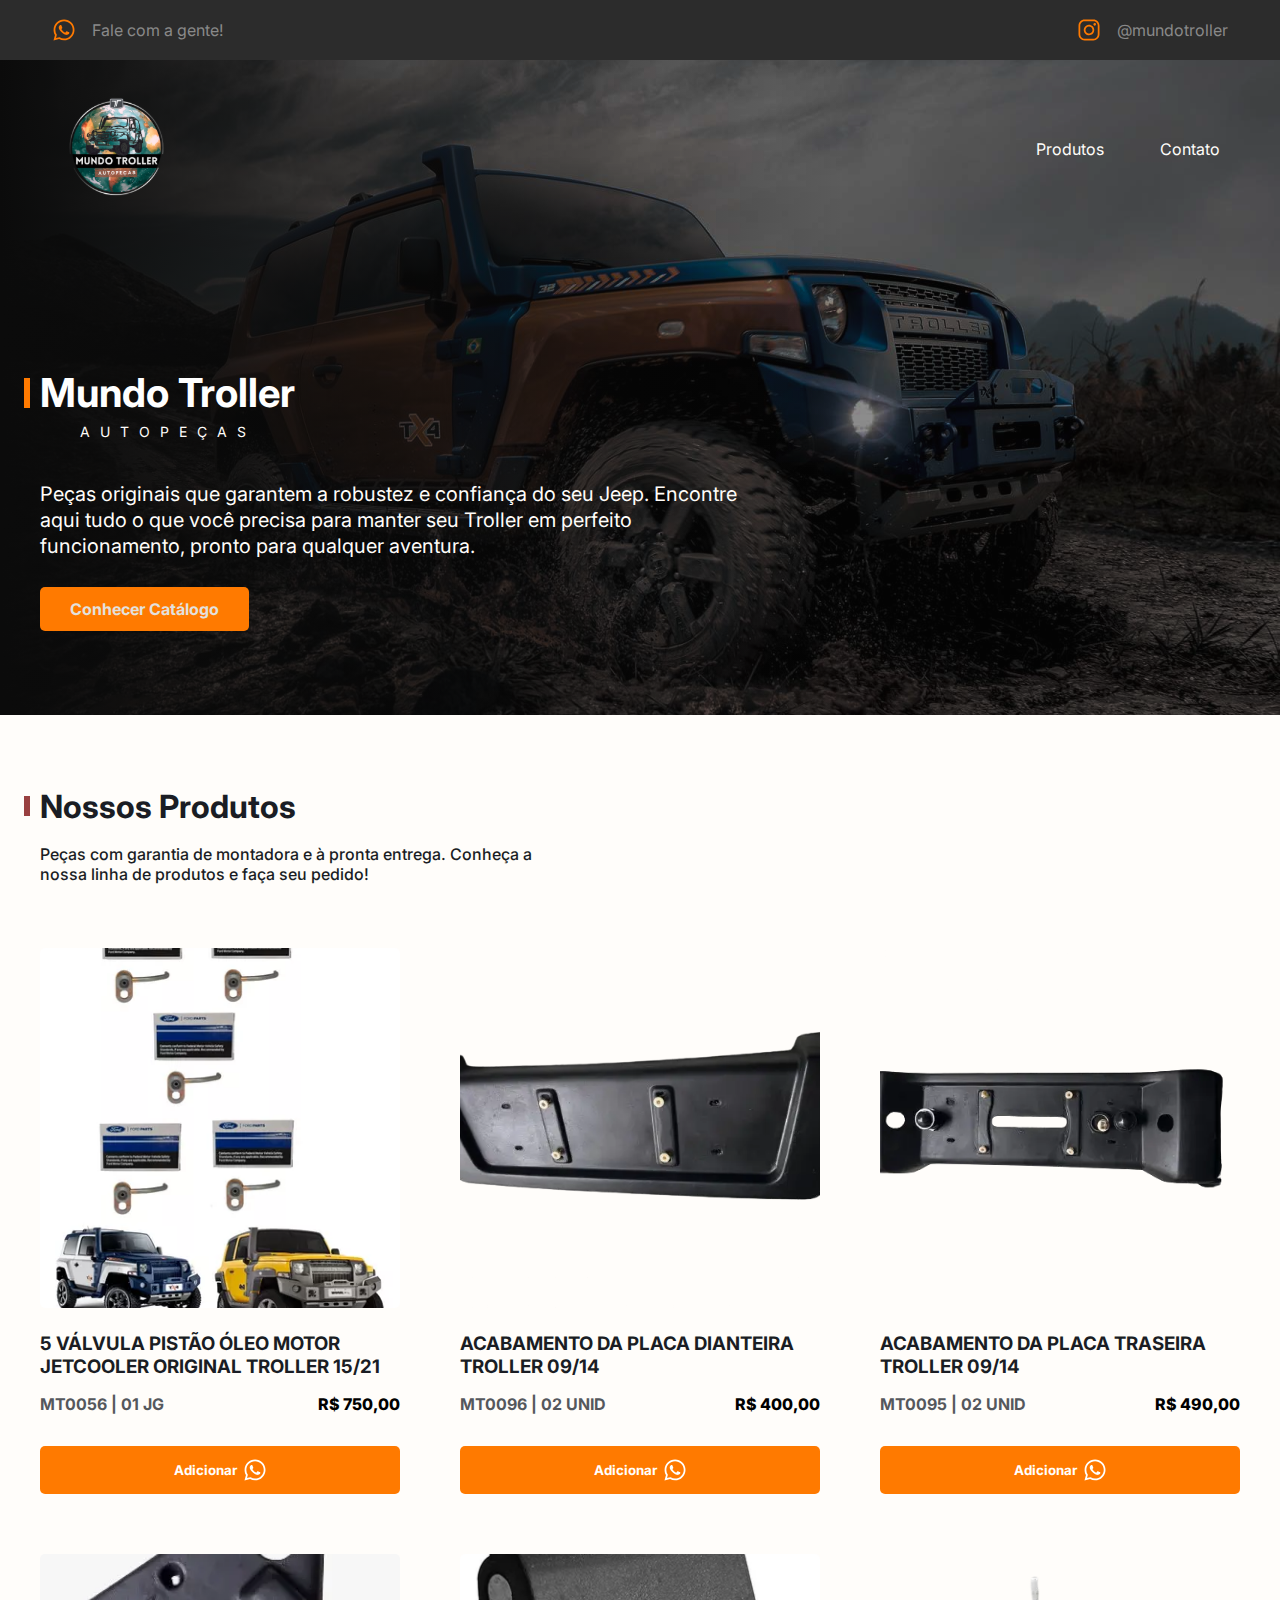
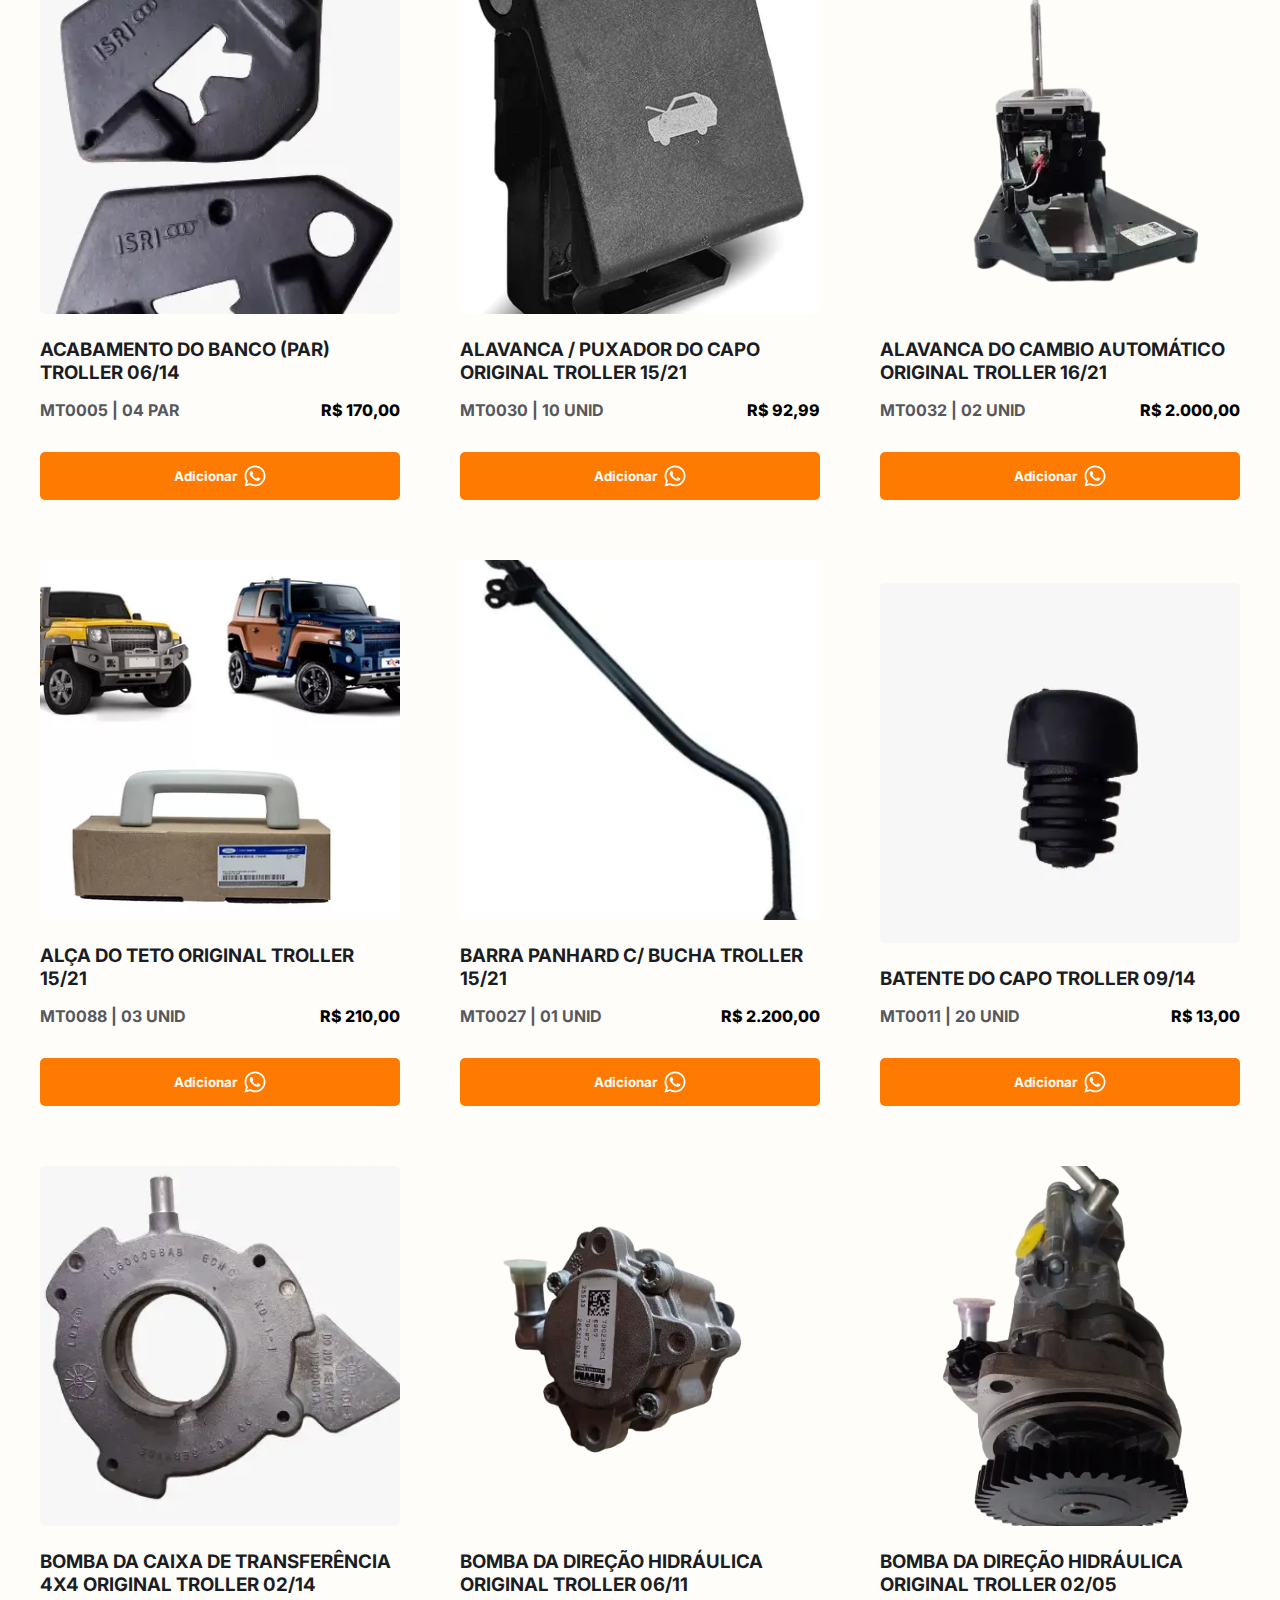
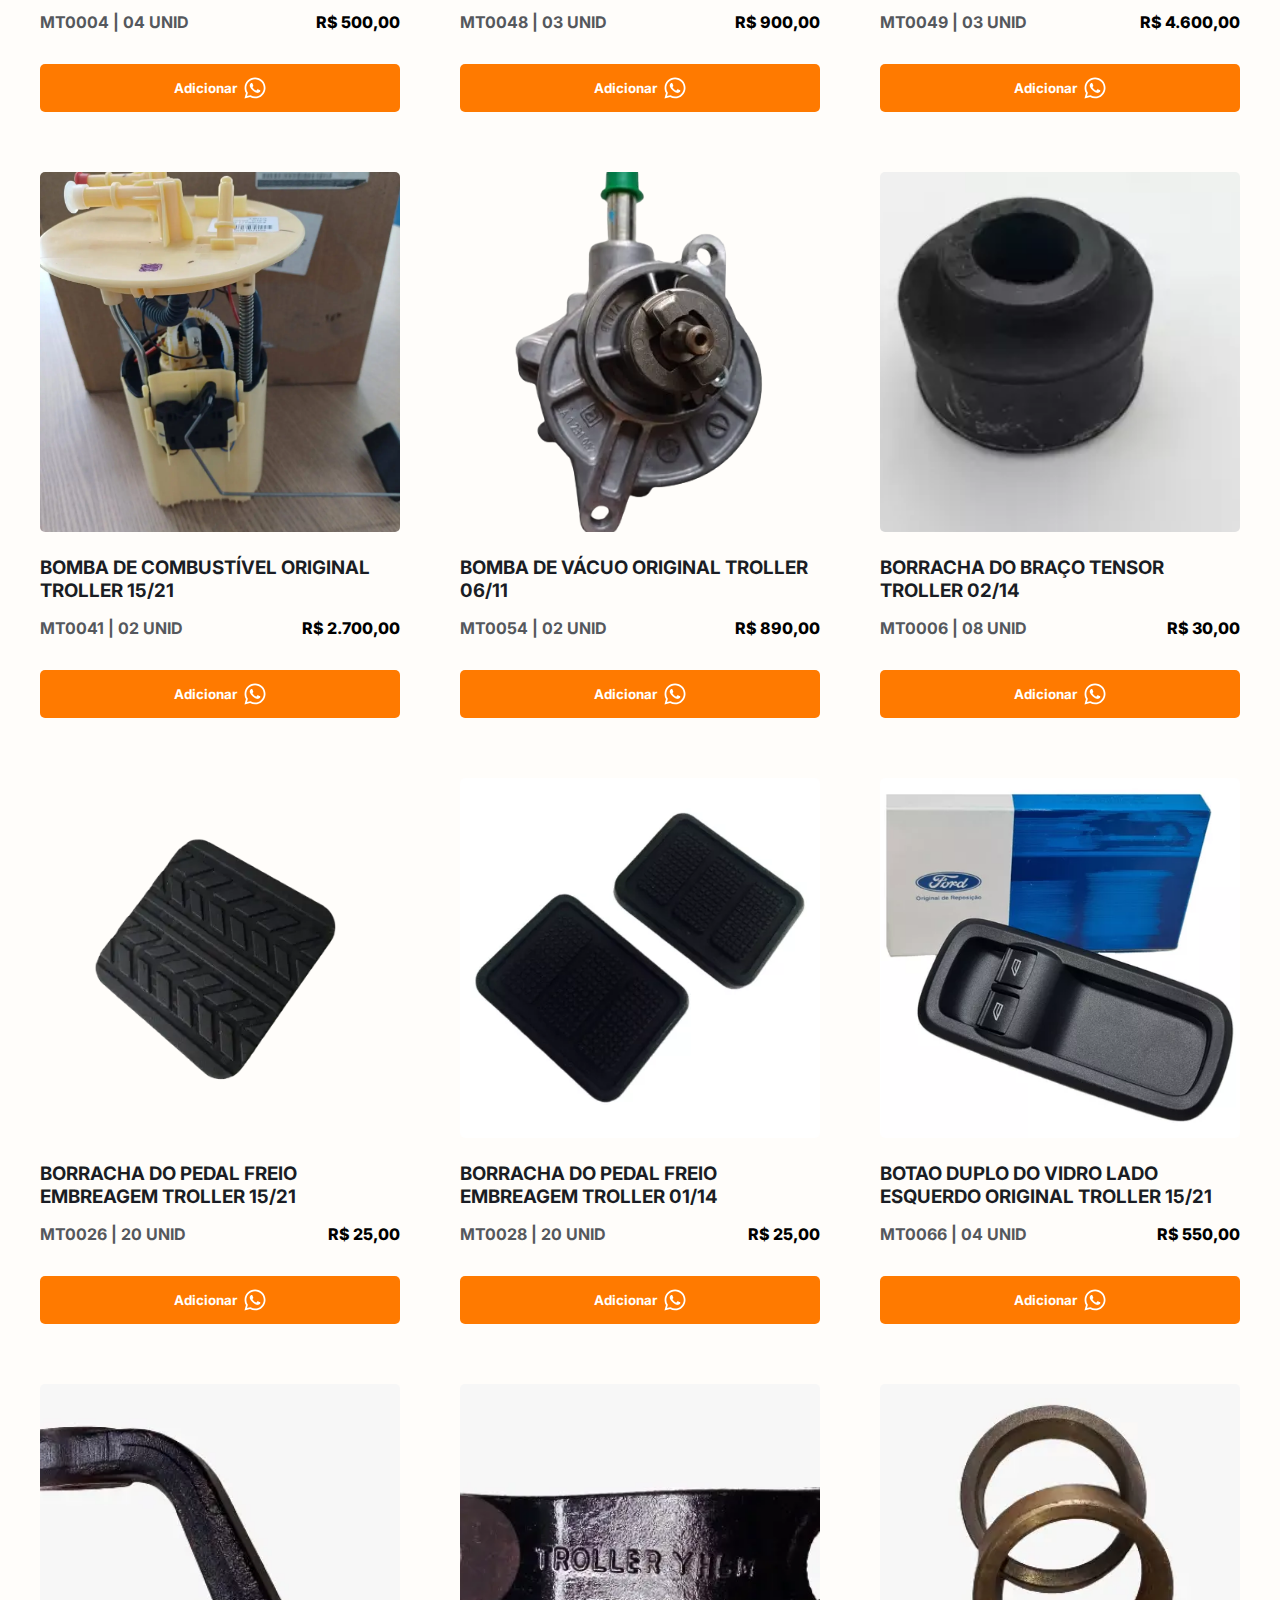
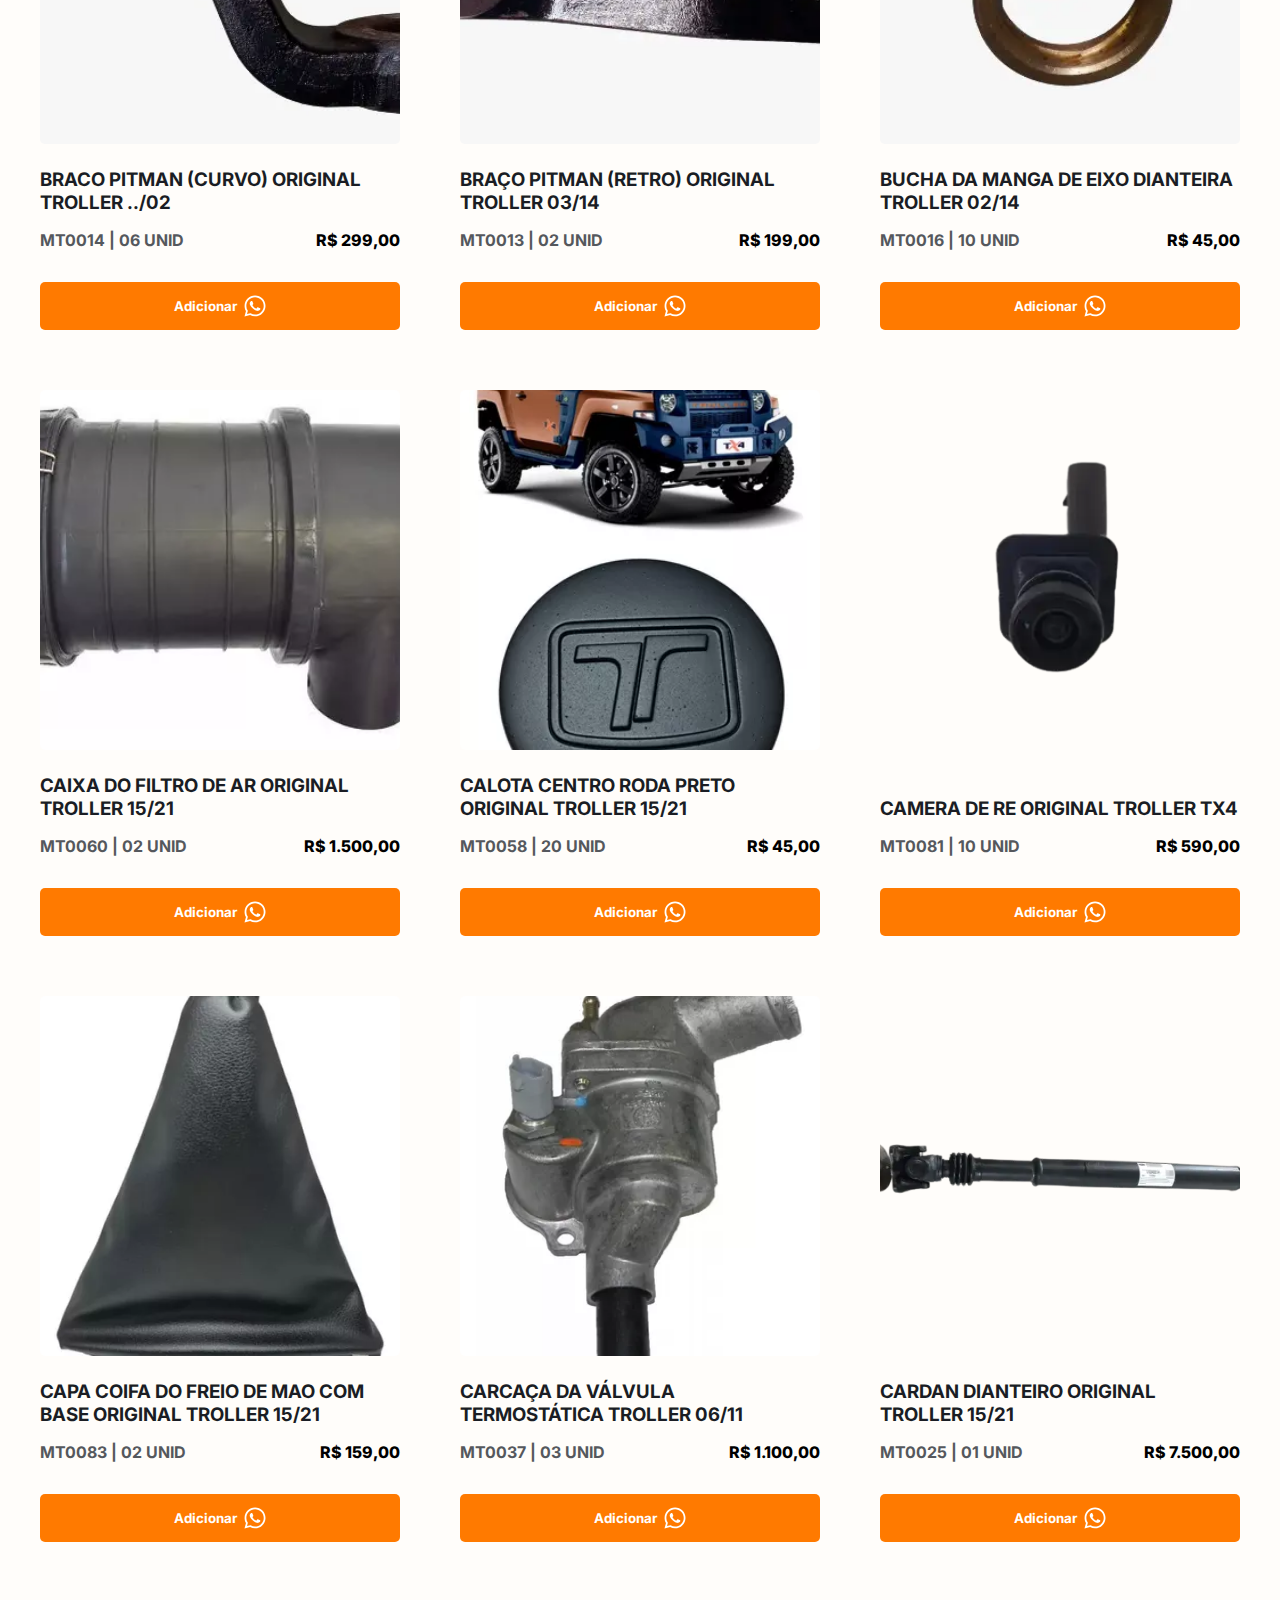
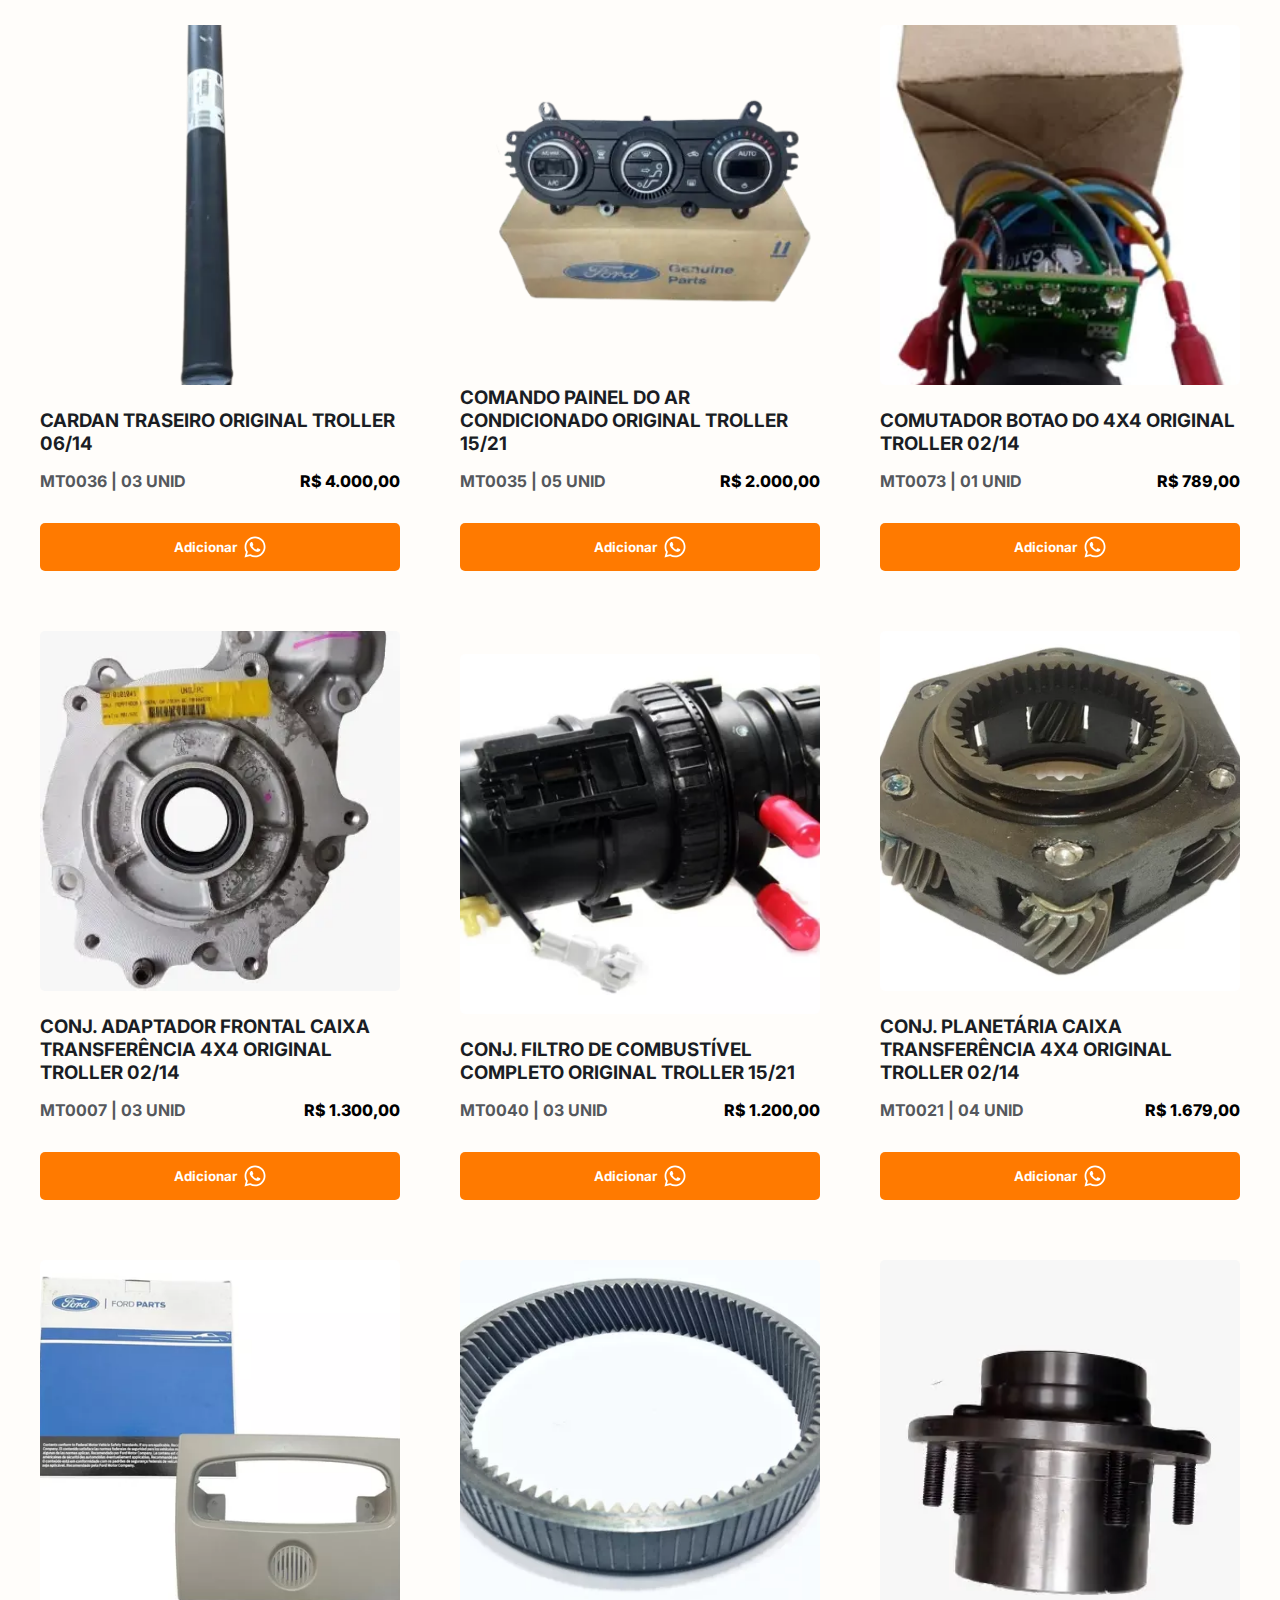
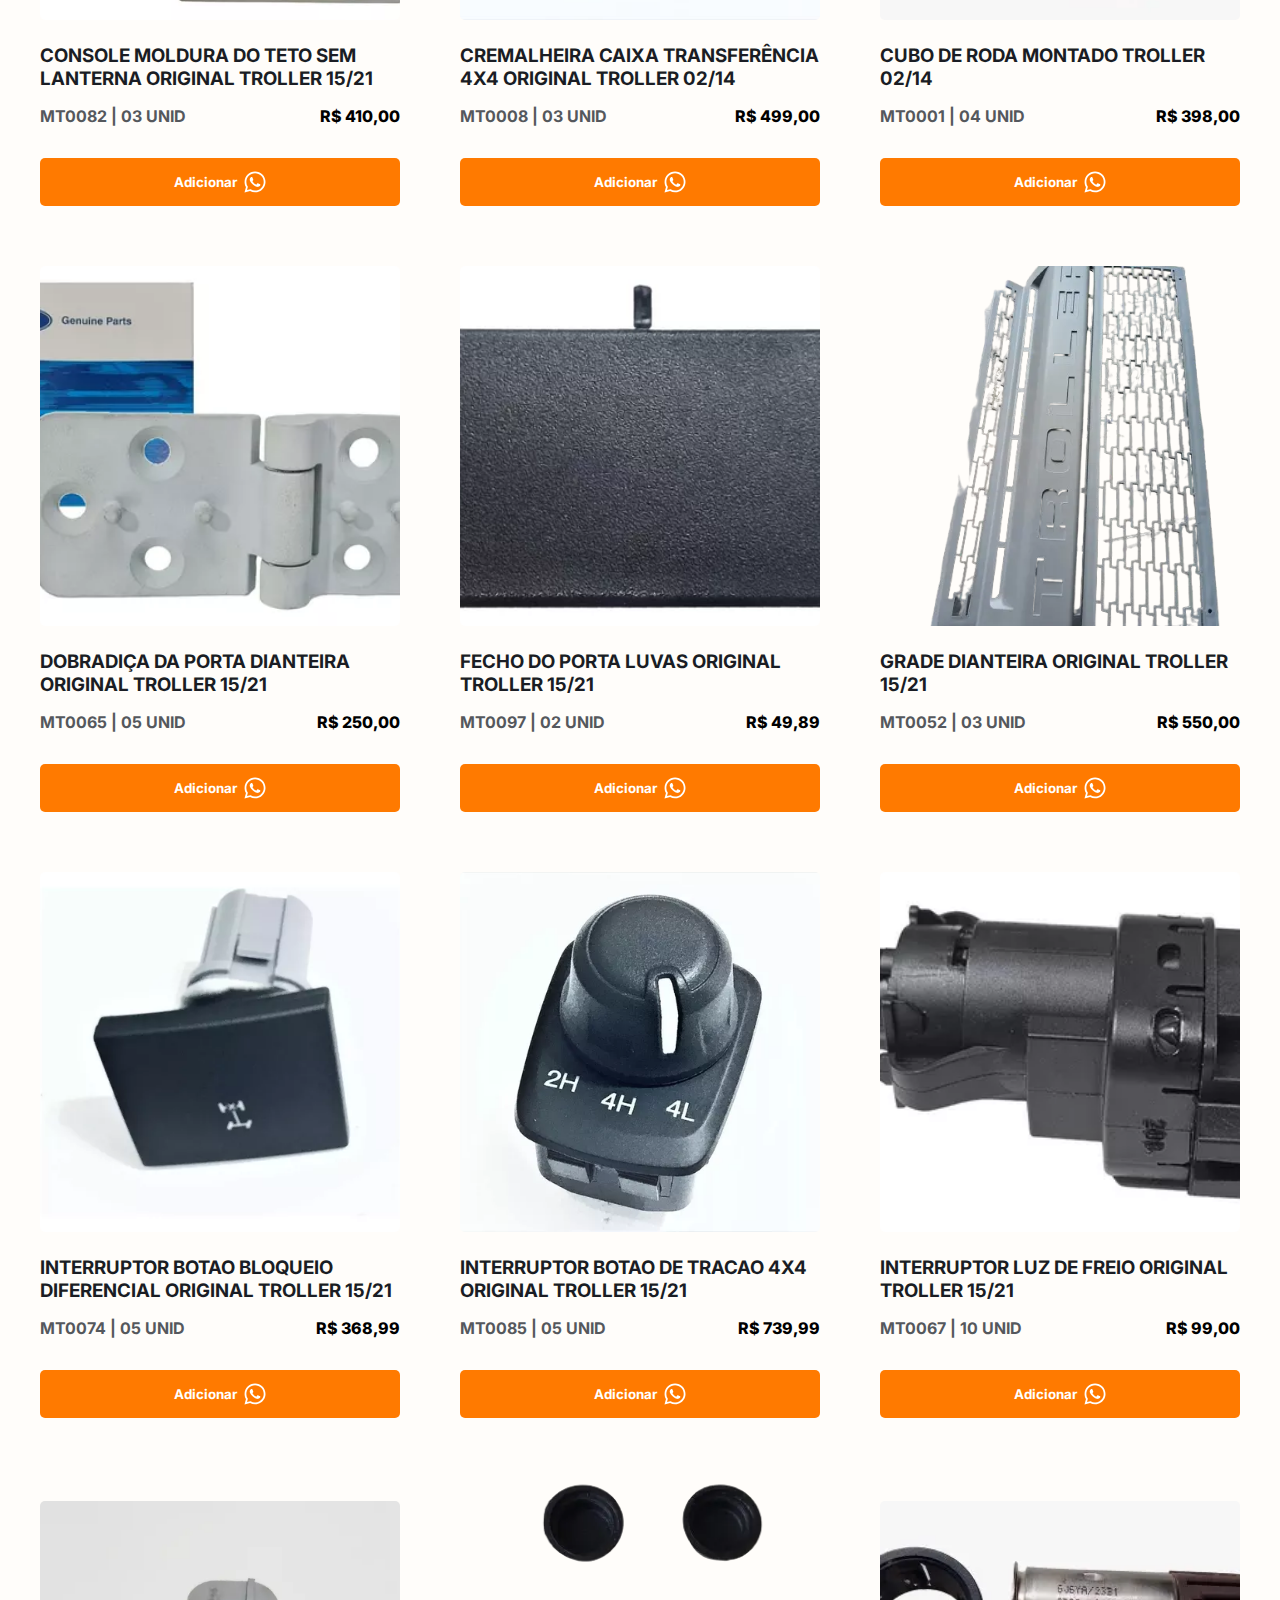
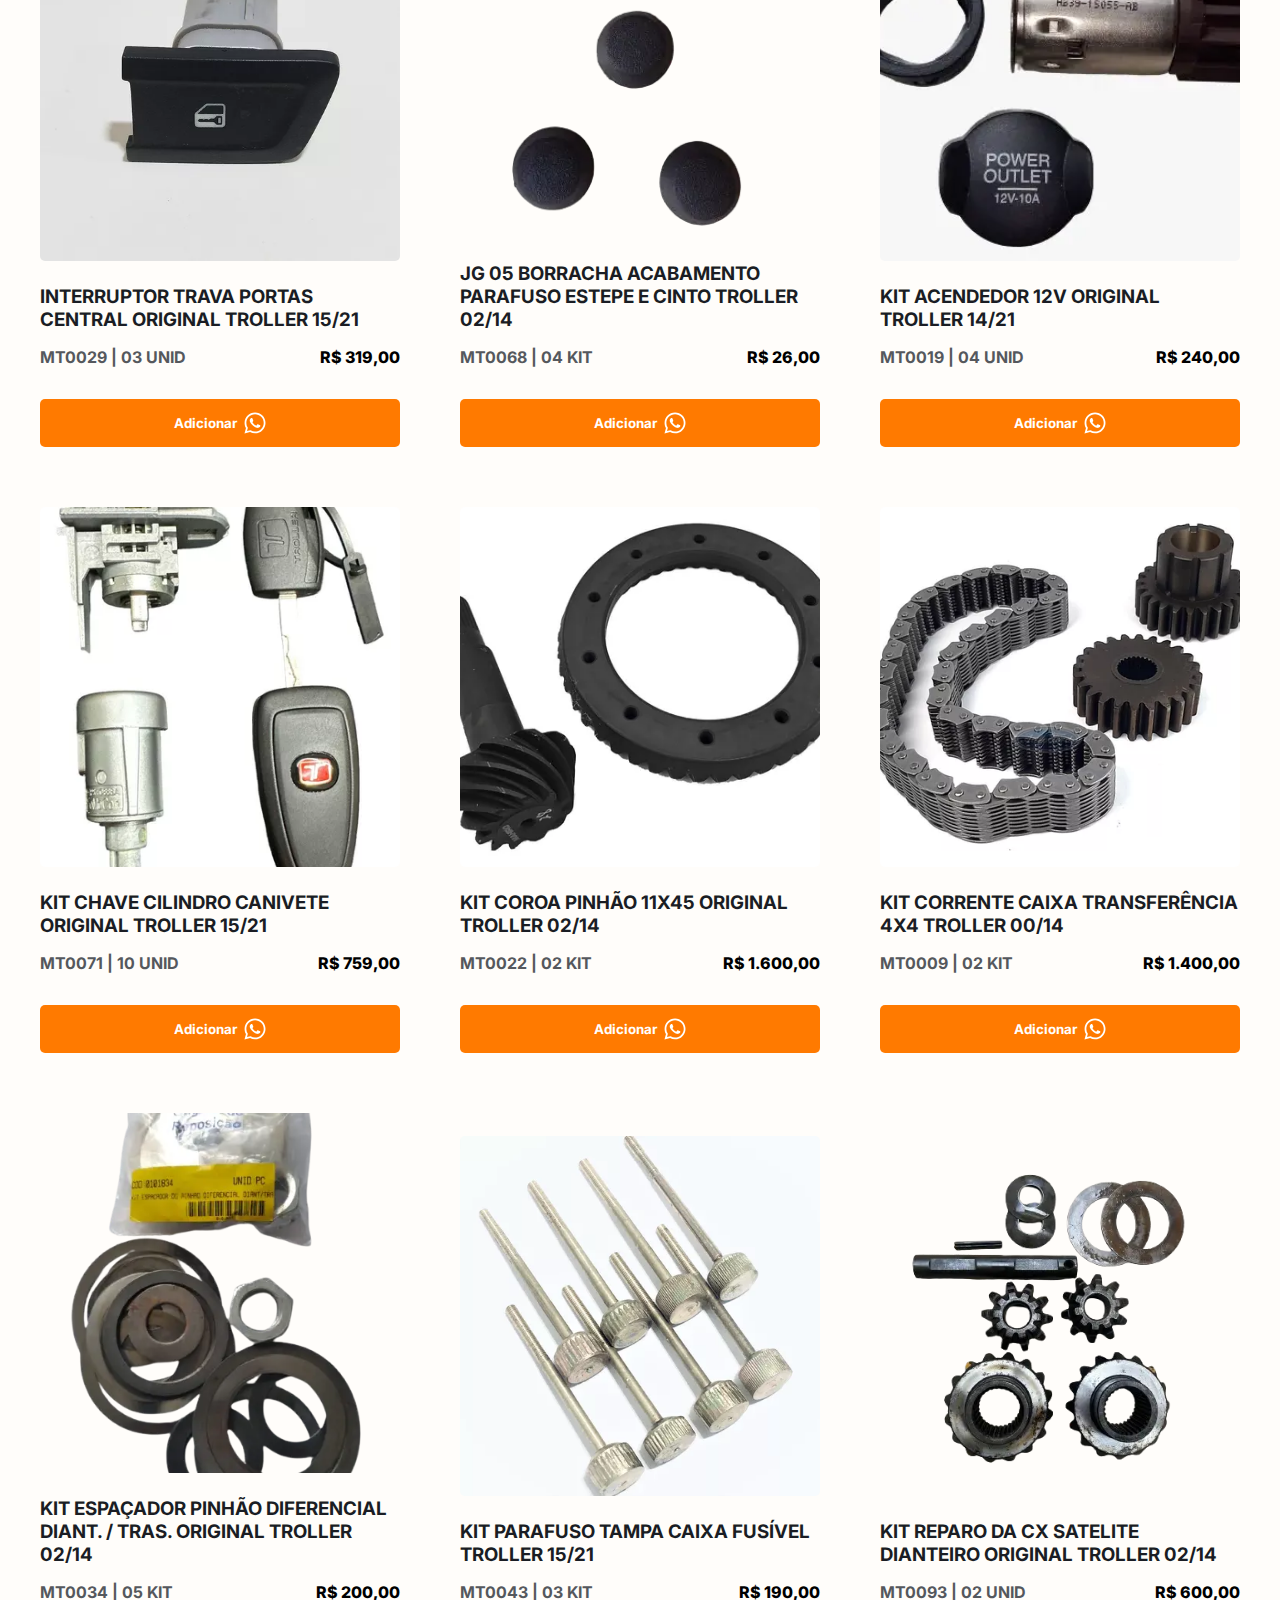
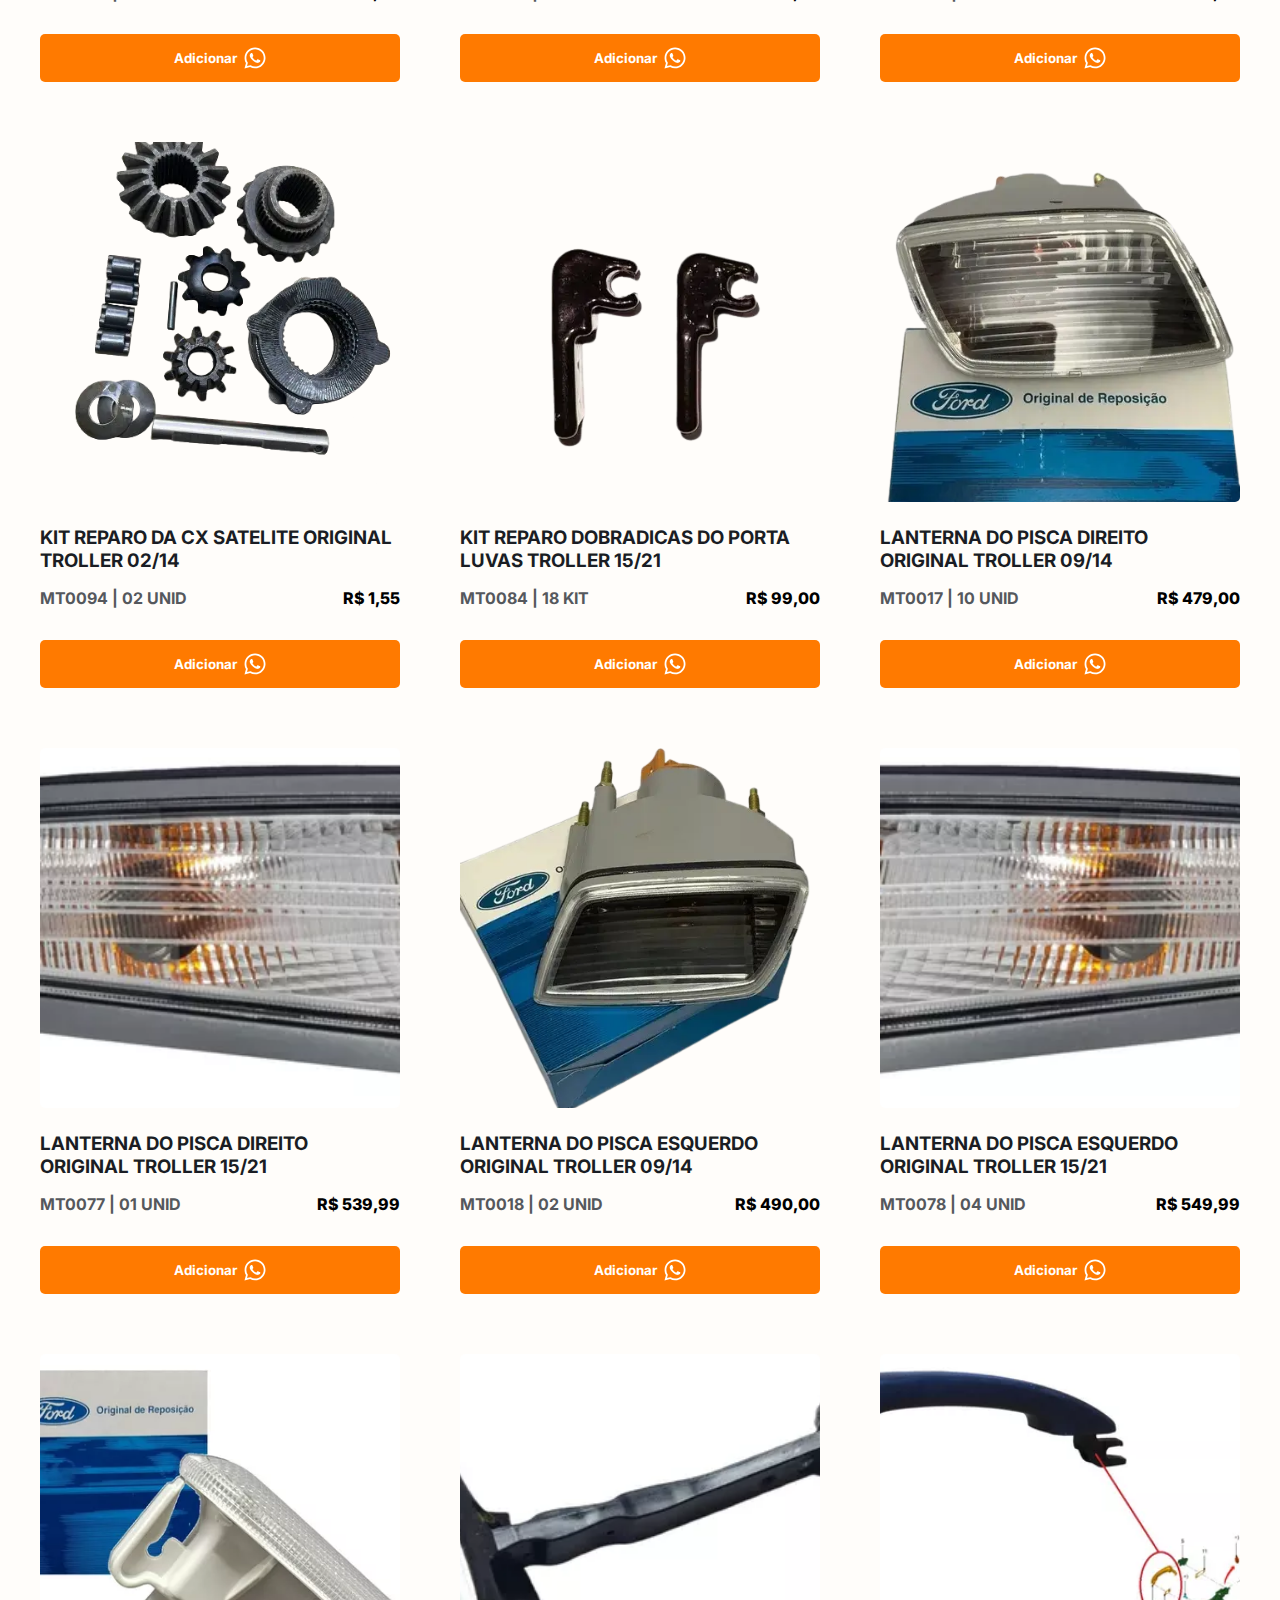
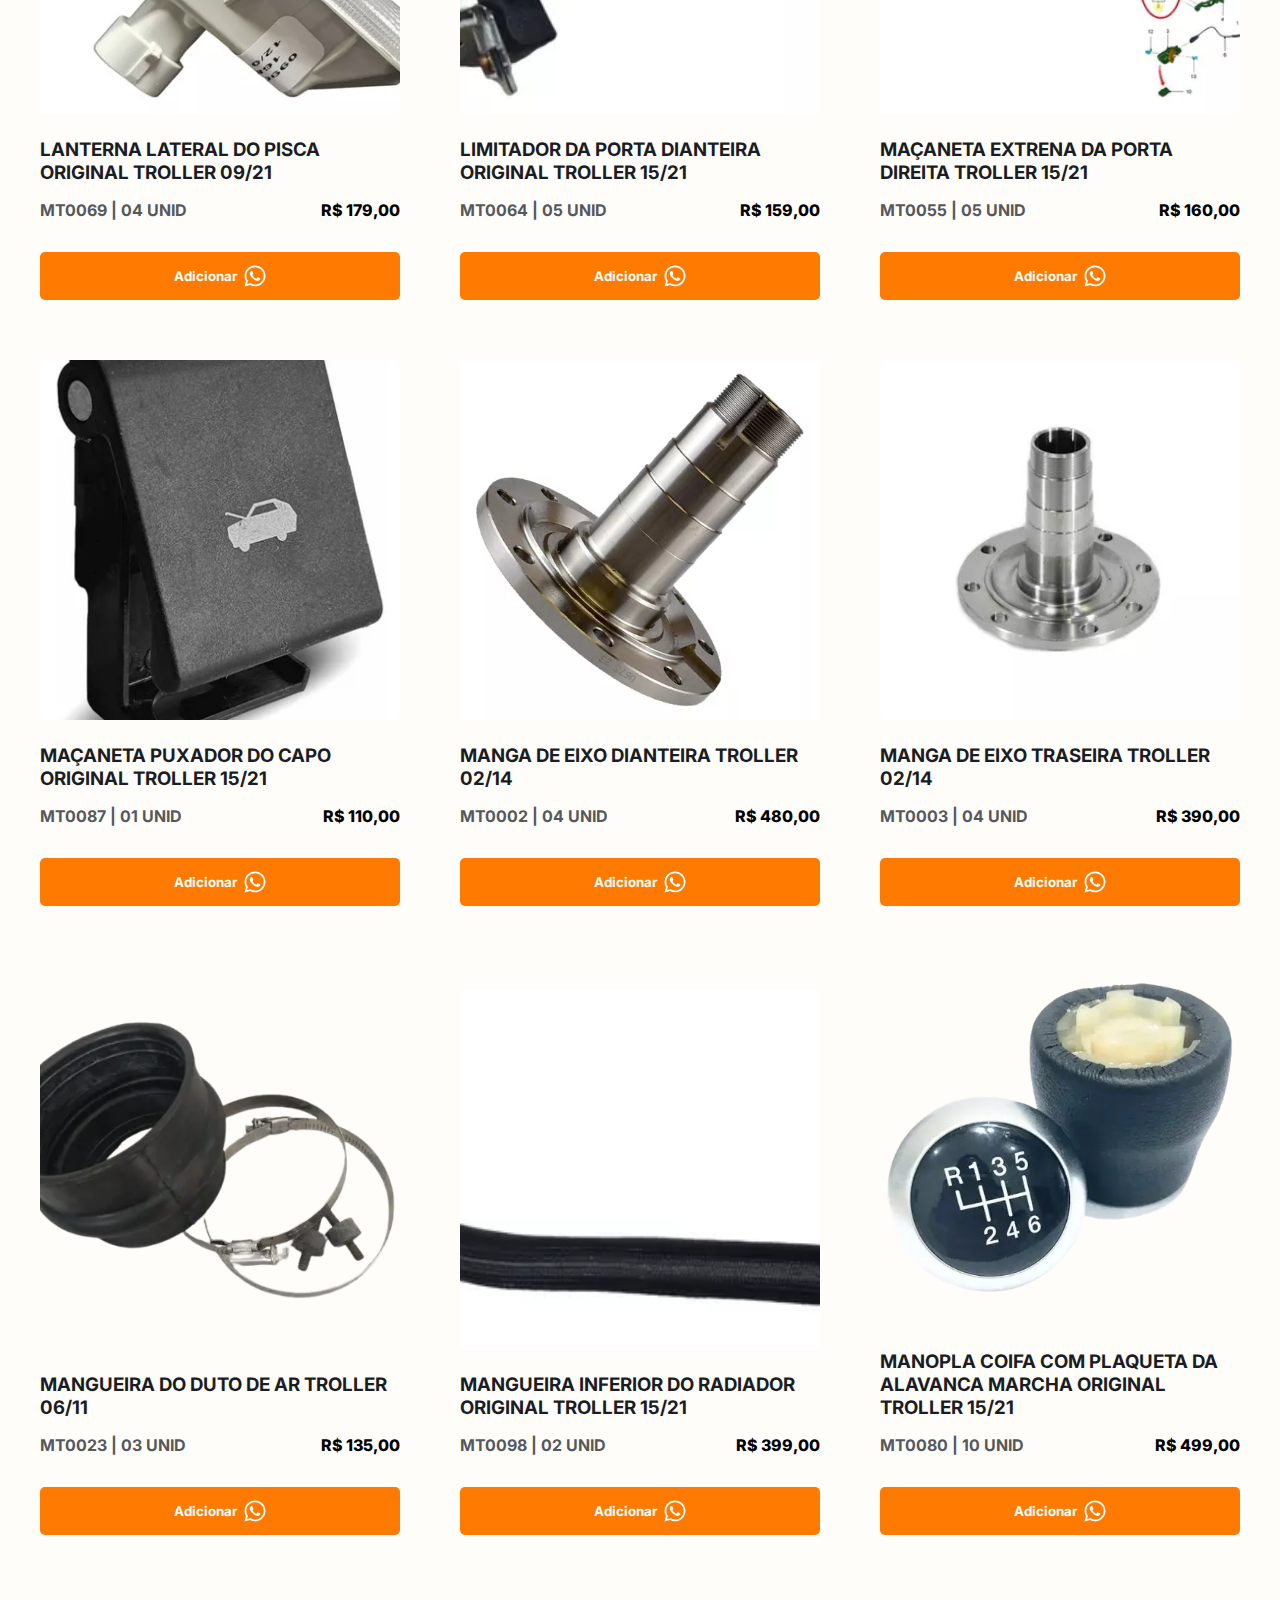
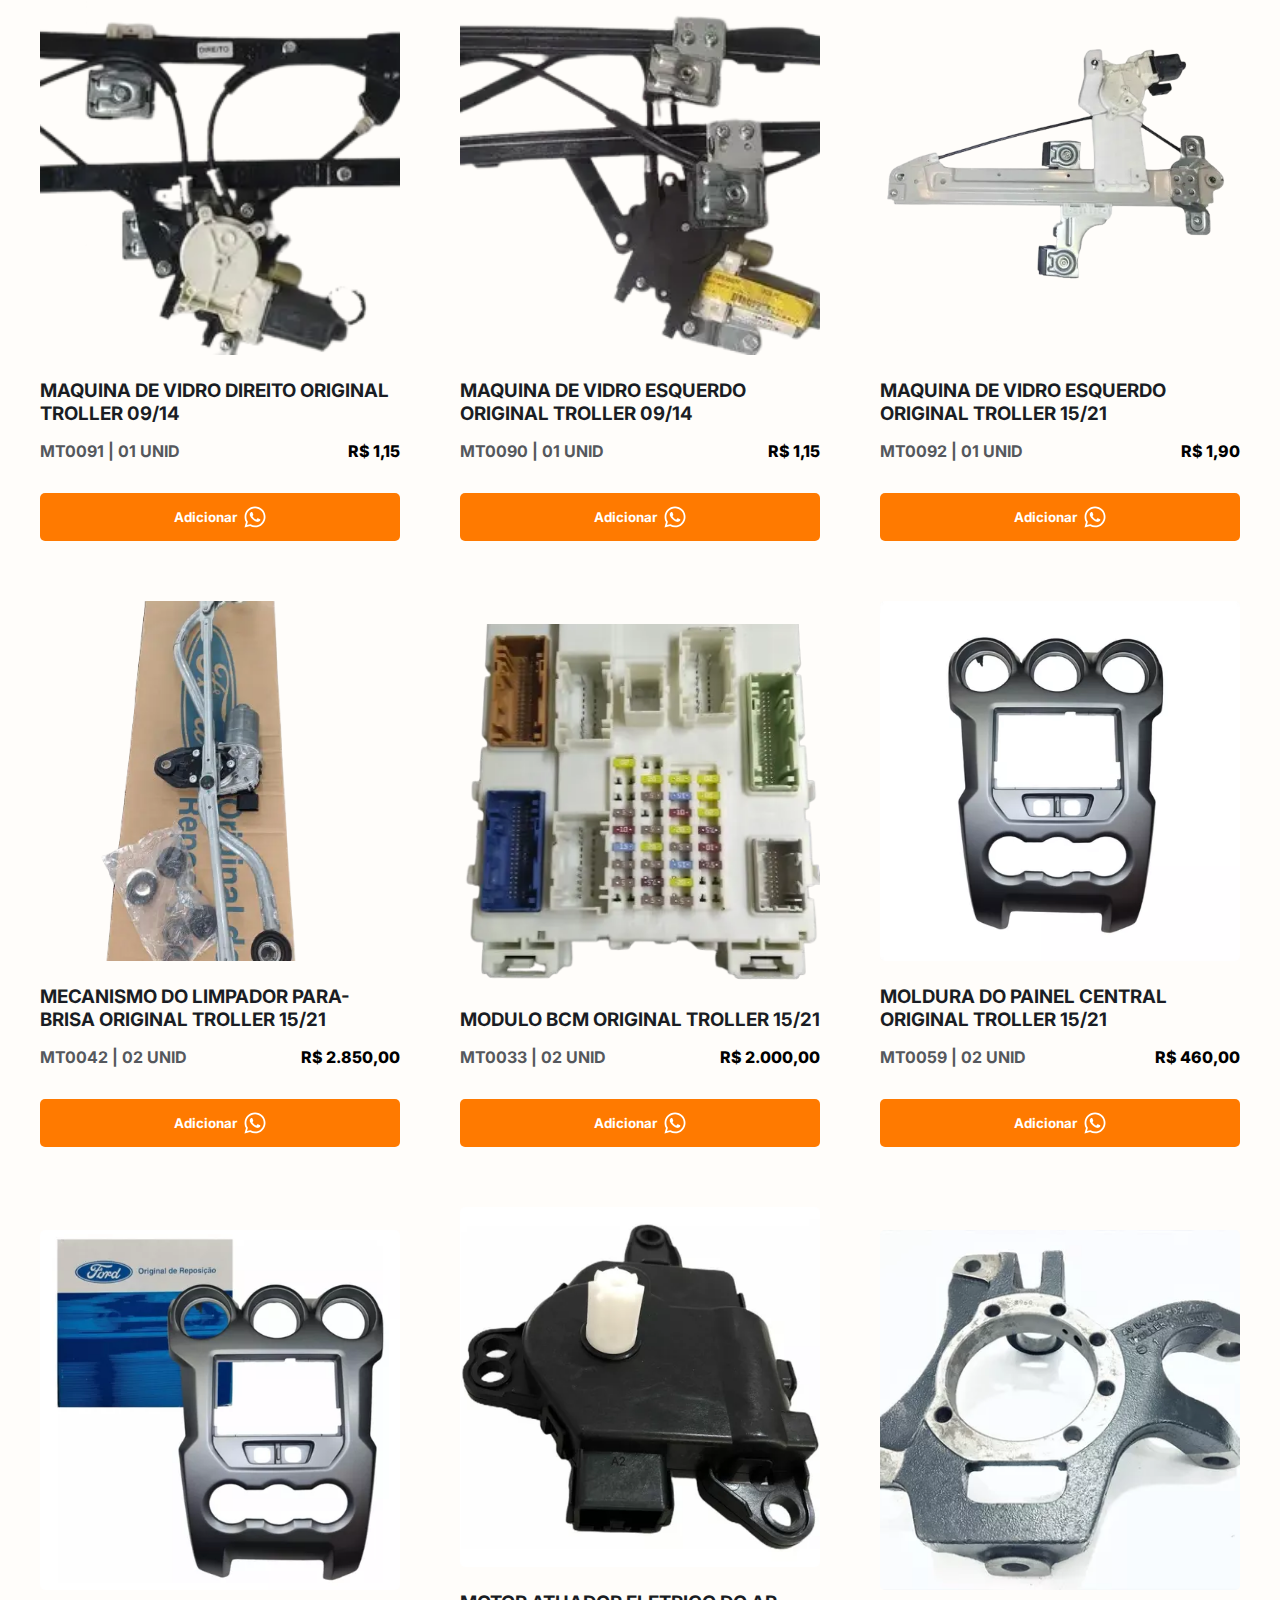
==== index.html @ 9d429502 "adicionando a lista de produtos e footer" ====
<!DOCTYPE html>
<html lang="pt-BR">

<head>
    <meta charset="UTF-8">
    <meta name="viewport" content="width=device-width, initial-scale=1.0">
    <title>Mundo Troller | Autopeças </title>

    <!-- CSS -->
    <link rel="stylesheet" href="./css/style.css">

    <!-- Font -->
    <link rel="preconnect" href="https://fonts.googleapis.com">
    <link rel="preconnect" href="https://fonts.gstatic.com" crossorigin>
    <link href="https://fonts.googleapis.com/css2?family=Inter:wght@100..900&display=swap" rel="stylesheet">
</head>

<body>
    <header class="header">
        <div class="header_secondary">
            <div>
                <a id="wpp-utility-link"><img src="./assets/icons/logo-whatsapp.svg" alt="whatsapp">Fale com a
                    gente!</a>
            </div>
            <div>
                <a href="https://www.instagram.com/mundotroller" target="_blank"> <img
                        src="./assets/icons/logo-instagram.svg" alt="whatsapp"> @mundotroller</a>
            </div>
        </div>
        <div class="cover">
            <div class="gradient">
                <div class="header_primary">
                    <img src="./assets/logo/logo.svg" alt="Logo mundo Jeep">
                    <nav>
                        <ul class="header_nav-primary">
                            <!-- <li>
                                <a href="#temporary">Sobre</a>
                            </li> -->
                            <li>
                                <a href="#products_container">Produtos</a>
                            </li>
                            <li>
                                <a href="#footer">Contato</a>
                            </li>
                        </ul>
                    </nav>
                </div>
                <main class="main_container">
                    <div class="main_content-title">
                        <h1>Mundo Troller</h1>
                        <p id="autopecas-title">AUTOPEÇAS</p>

                        <p>Peças originais que garantem a robustez e confiança do seu Jeep. Encontre aqui tudo o que
                            você precisa para manter seu Troller em perfeito funcionamento, pronto para qualquer
                            aventura.</p>
                    </div>
                    <div class="main_content-btn">
                        <a href="#products_container">
                            Conhecer Catálogo
                        </a>
                    </div>
                </main>
            </div>
        </div>
    </header>
    <section class="products_container" id="products_container">
        <div class="products_content-title">
            <h2>Nossos Produtos</h2>
            <p>Peças com garantia de montadora e à pronta entrega. Conheça a nossa linha de produtos e faça seu pedido!
            </p>
        </div>
        <div class="products_content">
        </div>
    </section>
    <!-- <section class="temporary-container" id="temporary">
        <div>
            <h2>Nosso site está quase pronto 🛠️ </h2>
            <P>Até lá faça seu pedido através do link abaixo ⬇️</P>
            <div class="main_content-btn">
                <button class="wts-btn" id="btn-action-wpp">
                    <img src="./assets/icons/logo-whatsapp-green.svg" alt="whatsapp">
                    Fazer pedido
                </button>
            </div>
        </div>
    </section> -->
    <footer class="footer-container" id="footer">
        <div class="footer-content">
            <div class="footer-logo">
                <img src="./assets/logo/logo.svg" alt="logo">
            </div>
            <div class="footer-contato">
                <h4>CONTATO</h4>
                <div class="footer-contato-subtitles">
                    <a id="wpp-utility-link"><img src="./assets/icons/logo-whatsapp-green.svg" alt="whatsapp">(85)
                        98863-5640</a>
                    <a href="https://www.instagram.com/mundotroller" target="_blank"> <img
                            src="./assets/icons/logo-instagram-white.svg" alt="whatsapp"> @mundotroller</a>
                </div>
            </div>
            <div class="footer-footer">
                <p>Mundo Troller © Alguns direitos reservados.</p>
            </div>
        </div>
    </footer>
    <script src="./js/data/products.js"></script>
    <script src="./js/script.js"></script>
</body>

</html>
---- css/style.css ----
@import './global.css';
@import './header.css';
@import './main.css';
@import './products.css';
@import './footer.css';
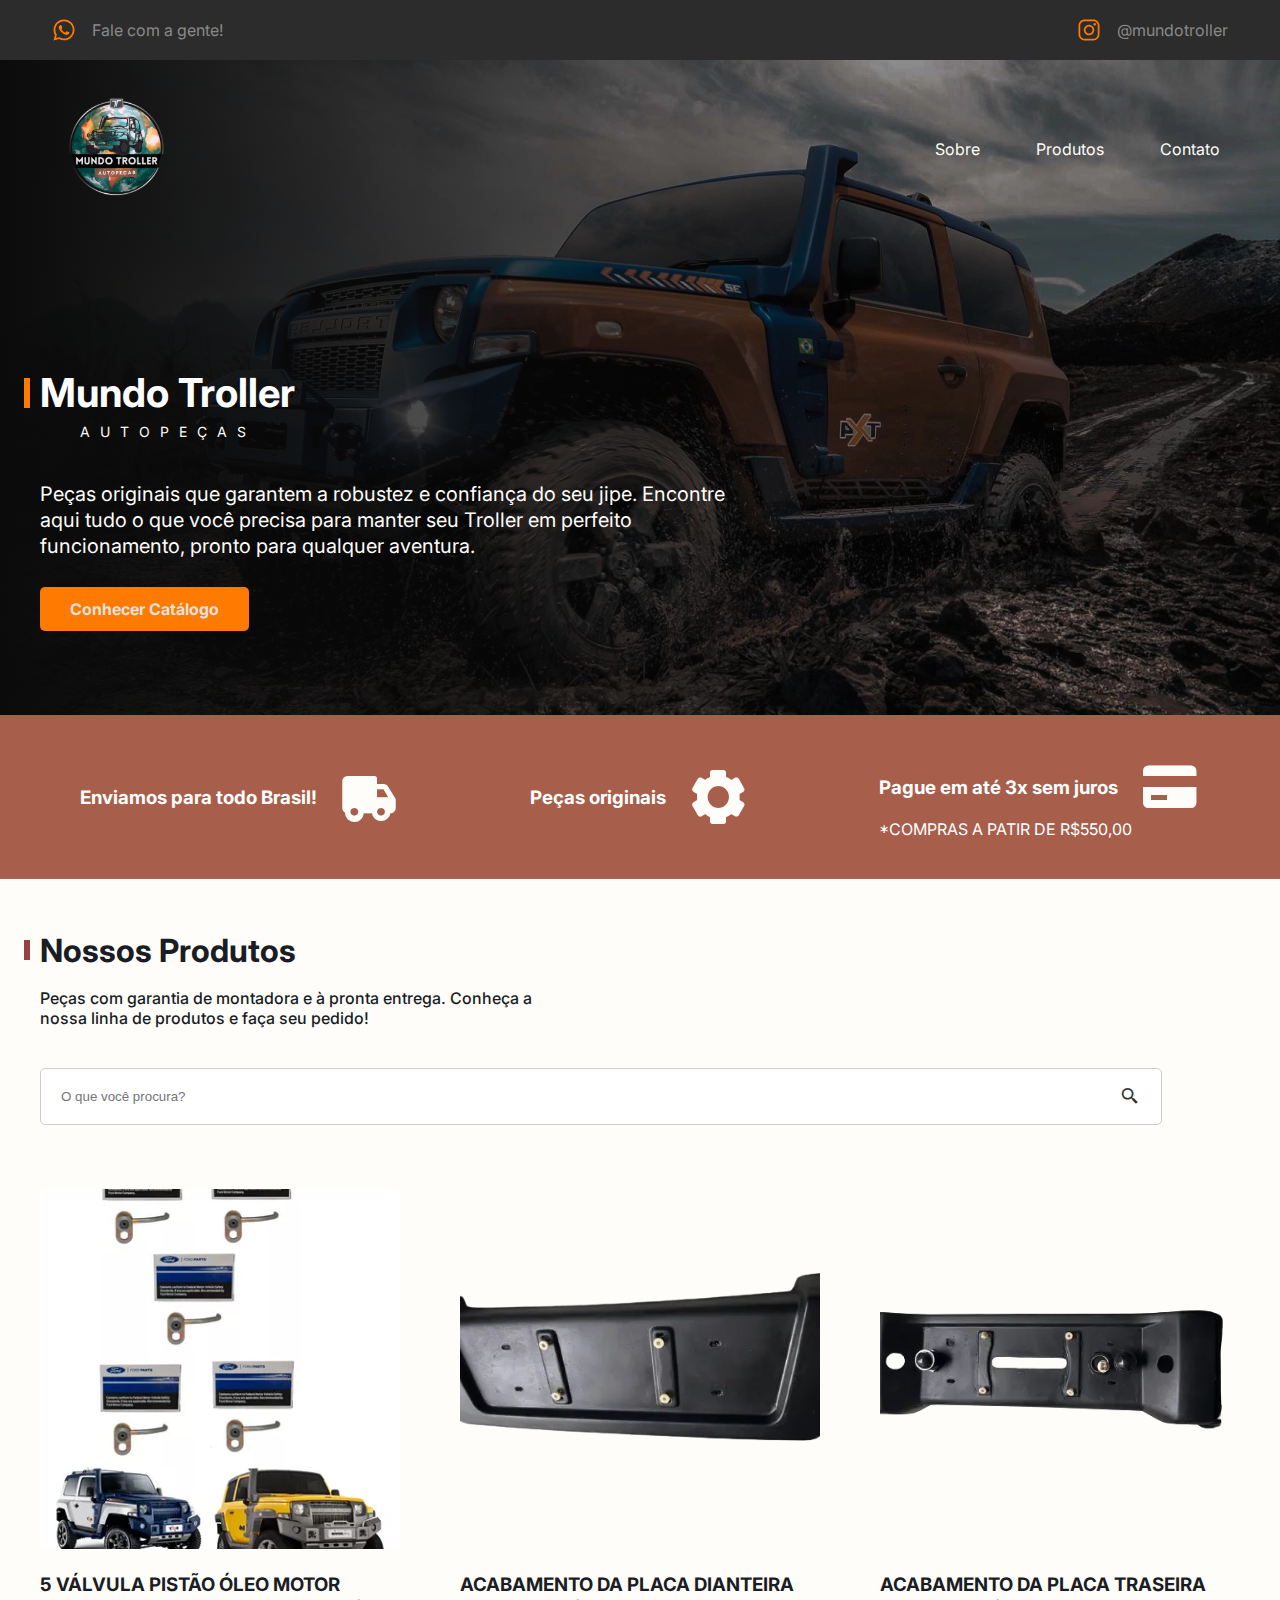
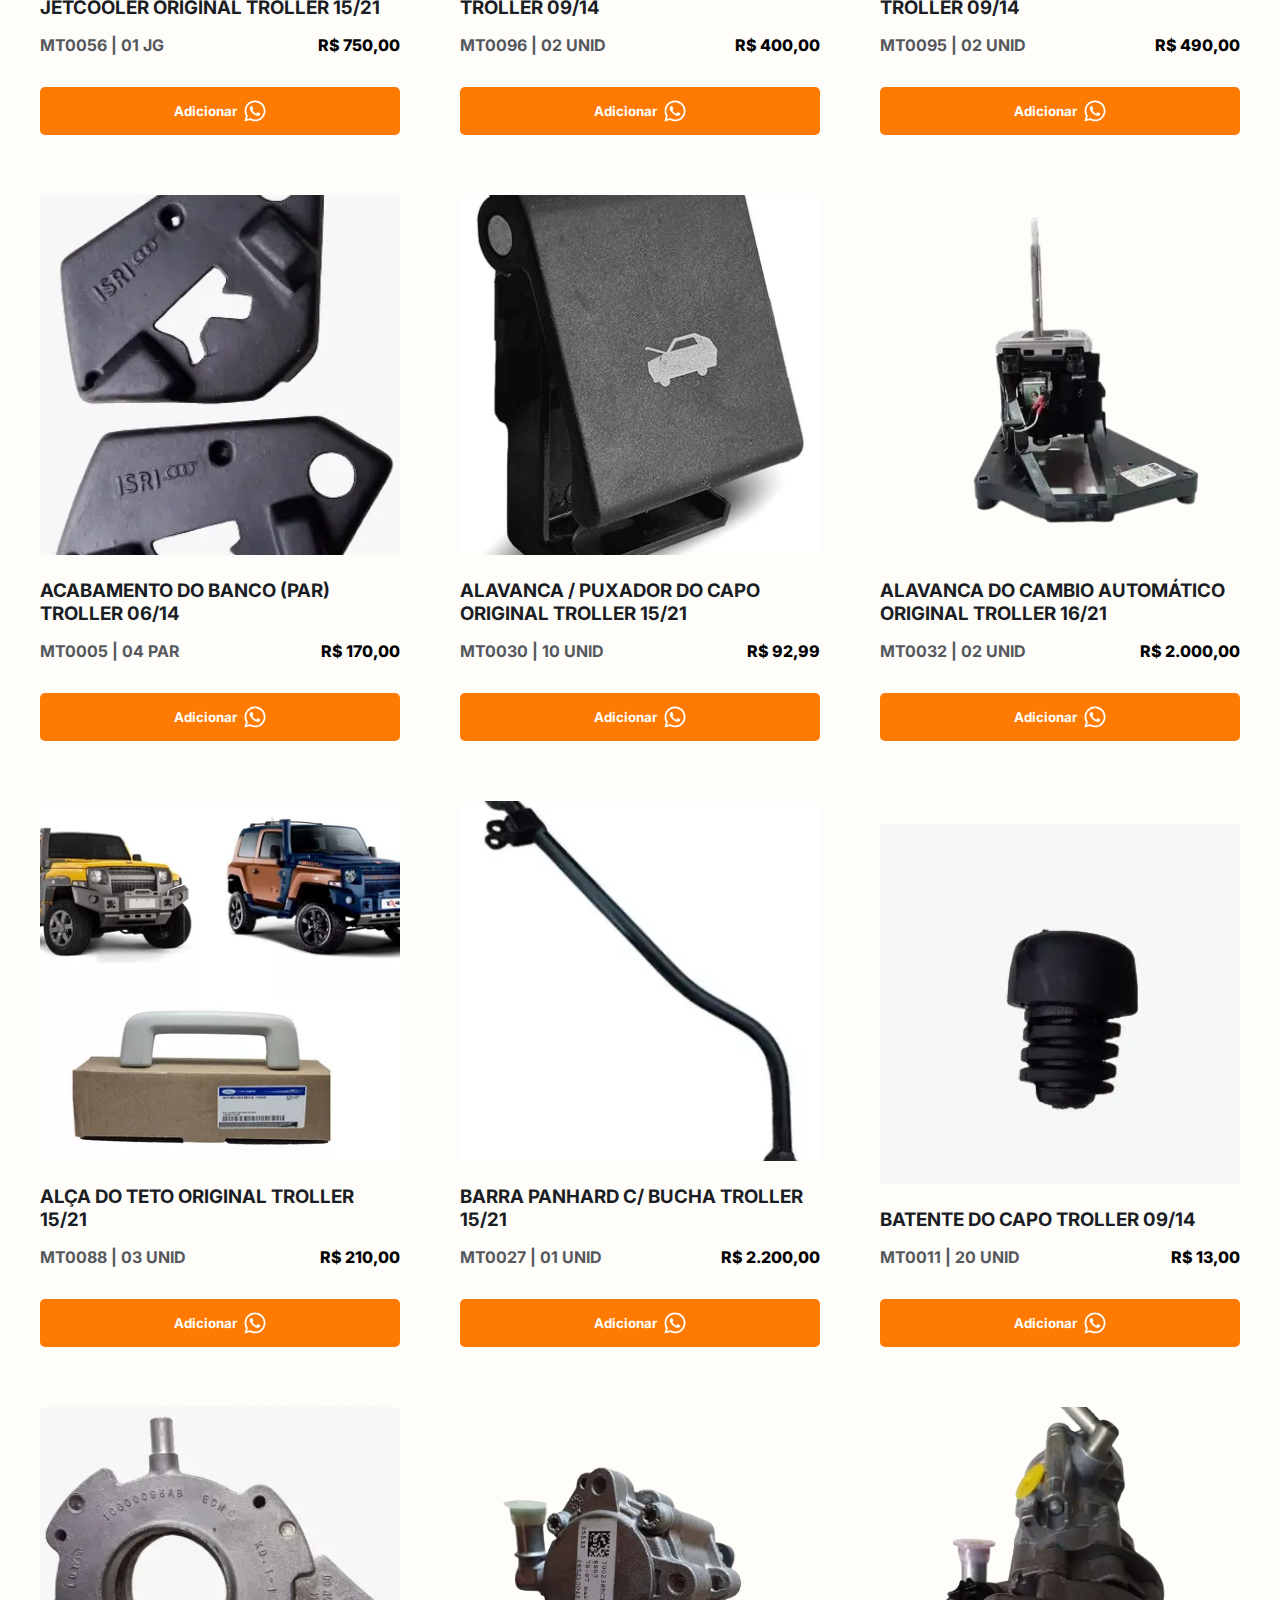
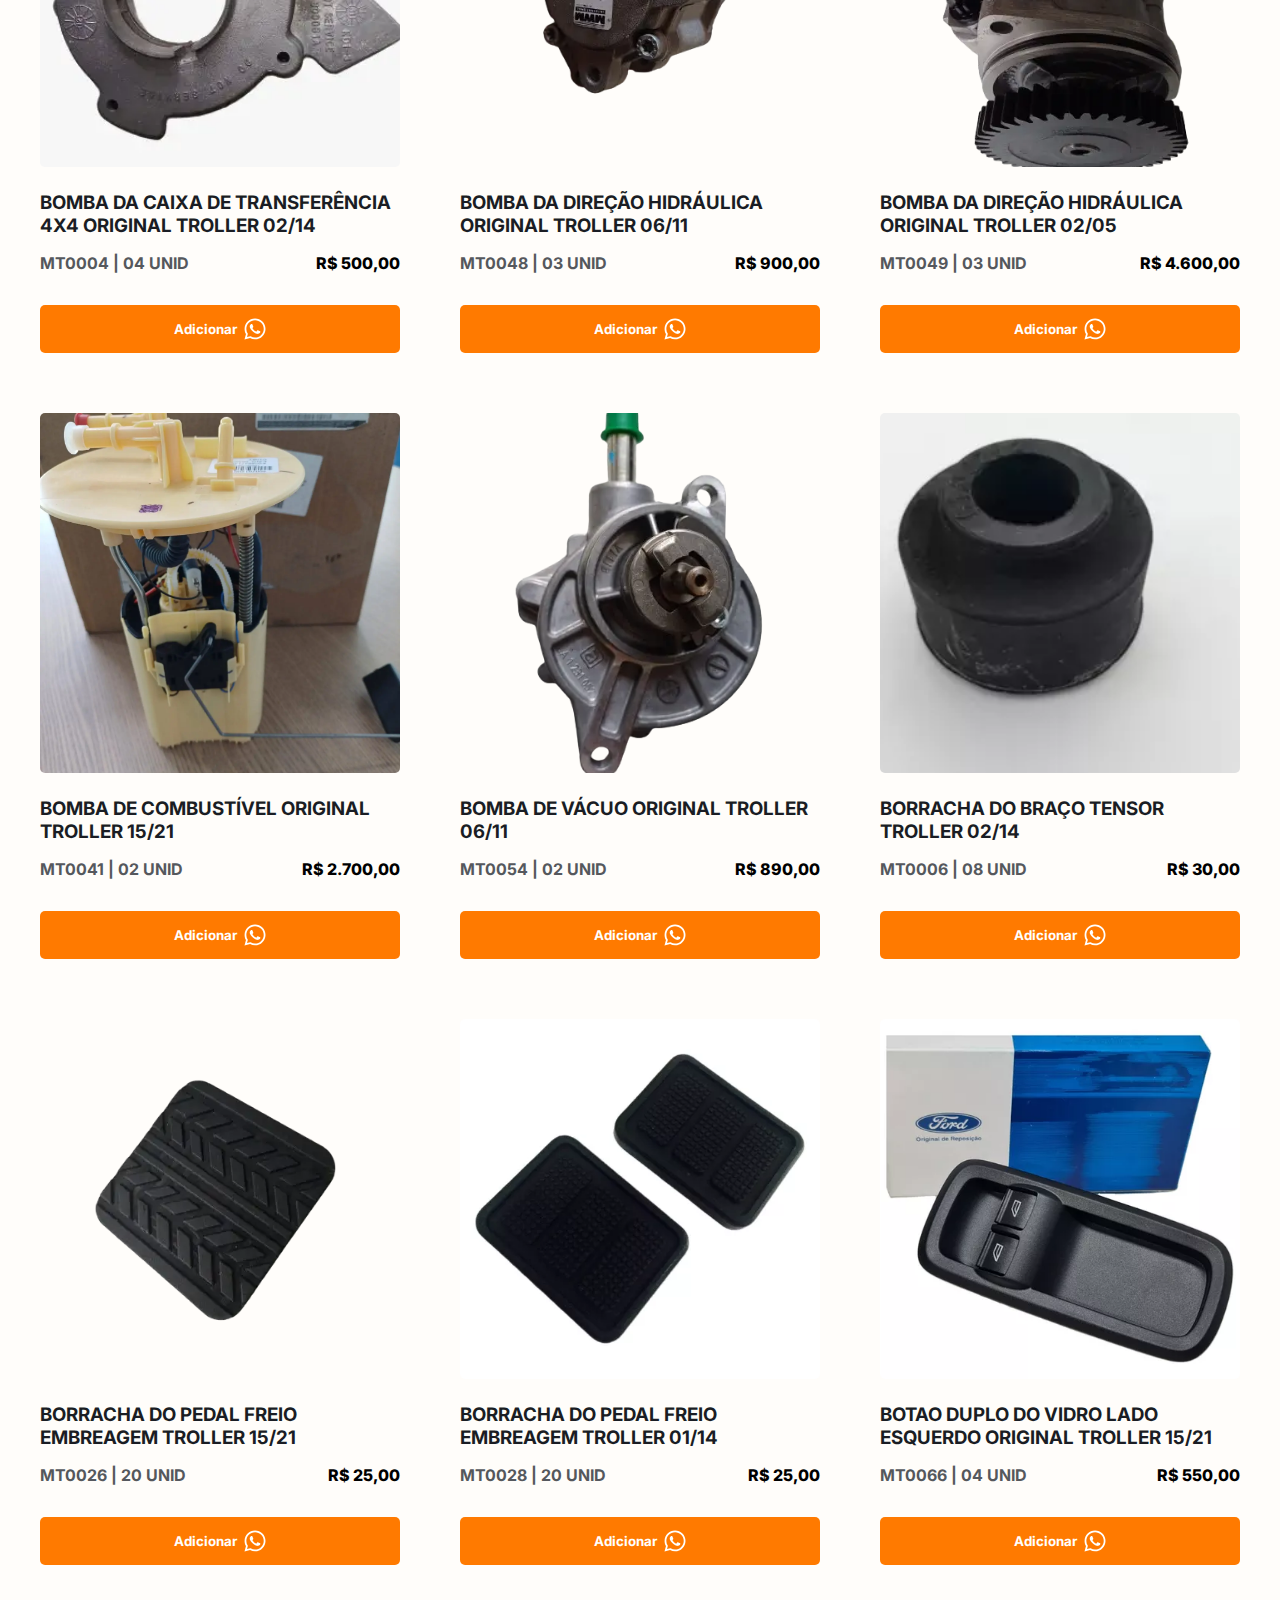
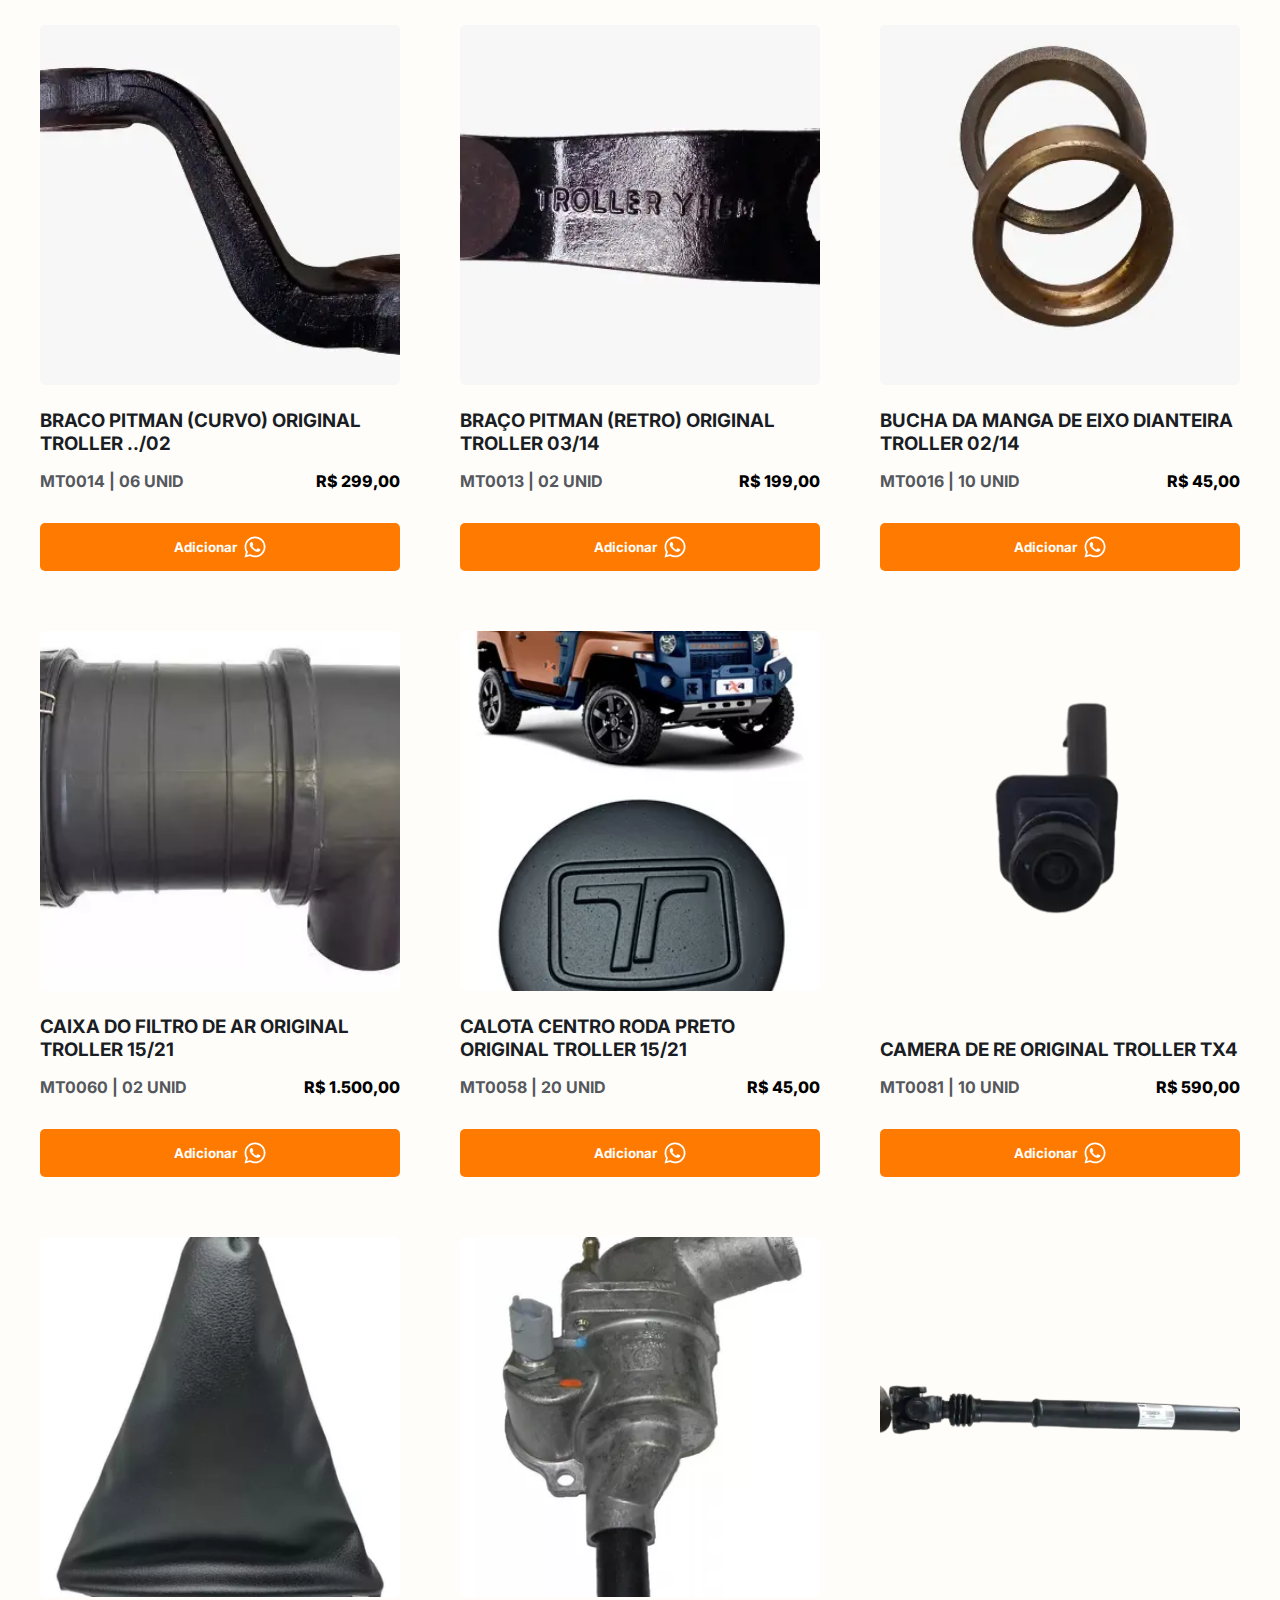
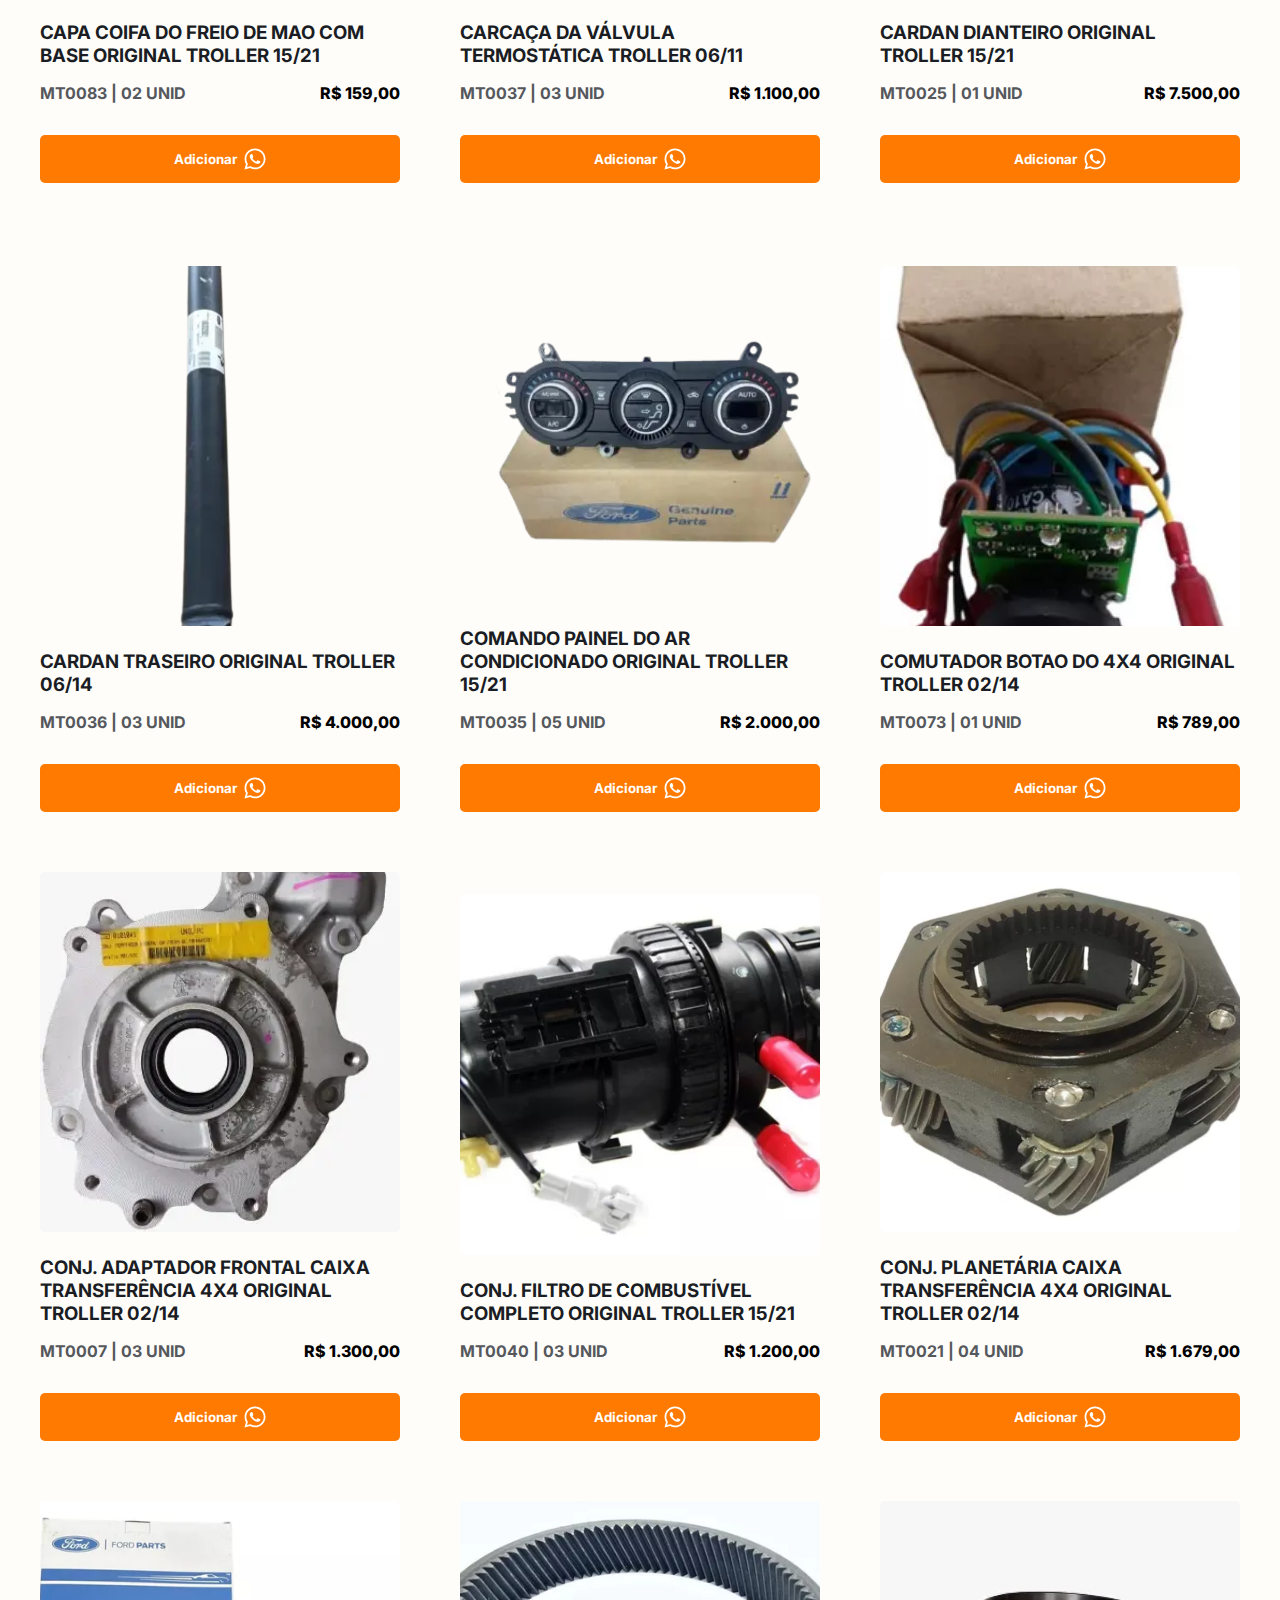
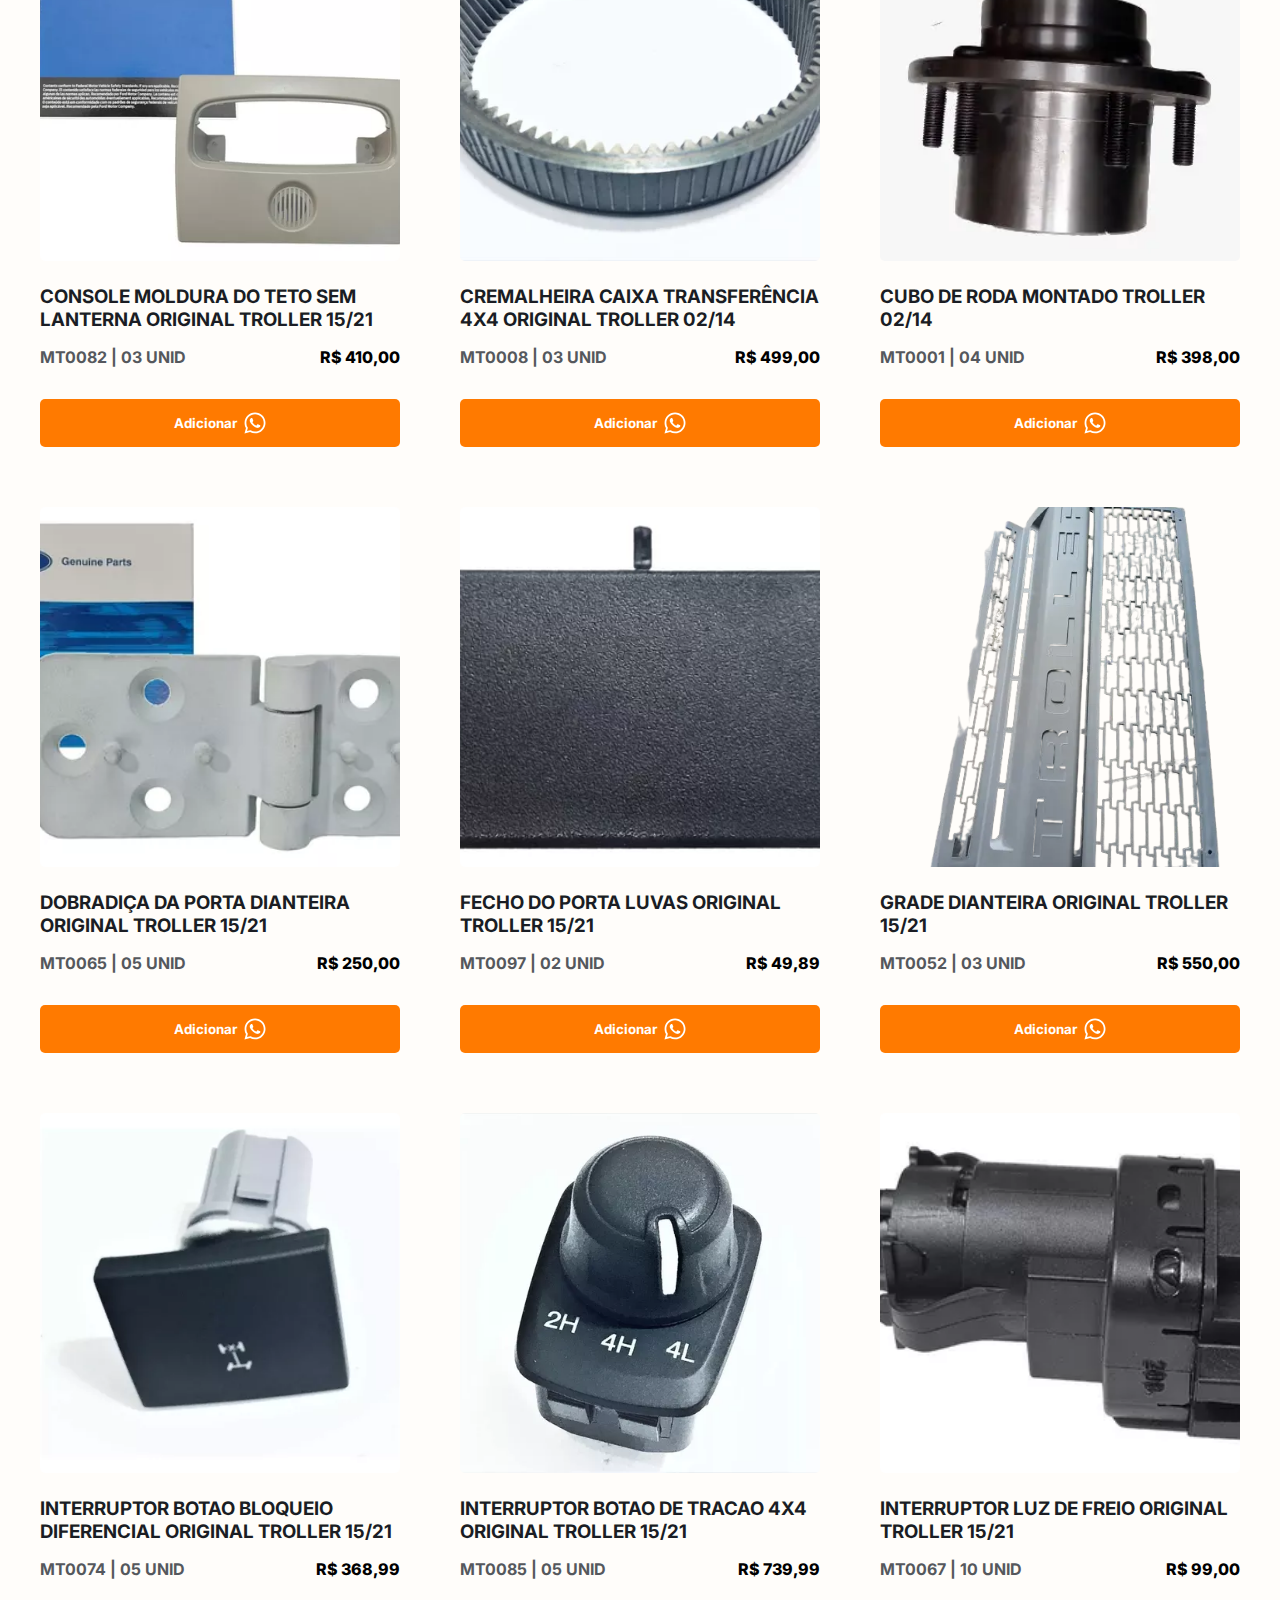
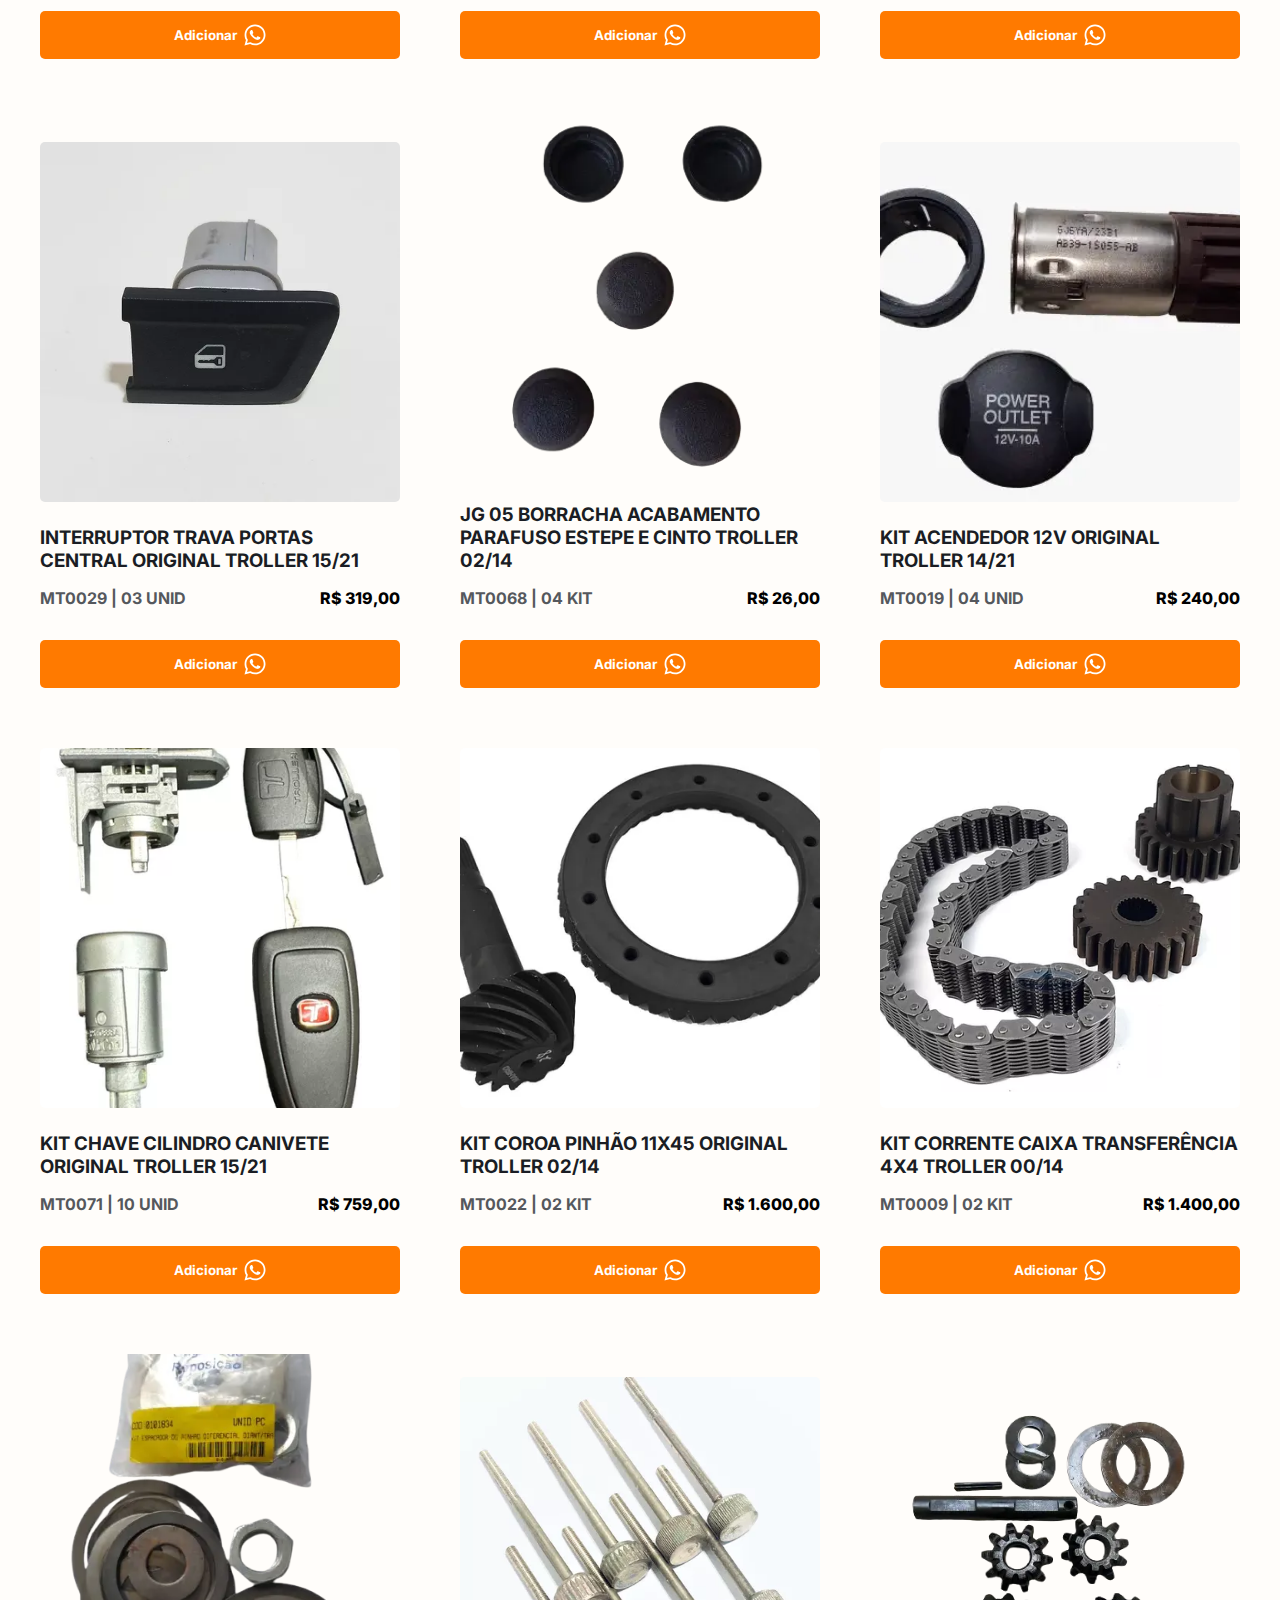
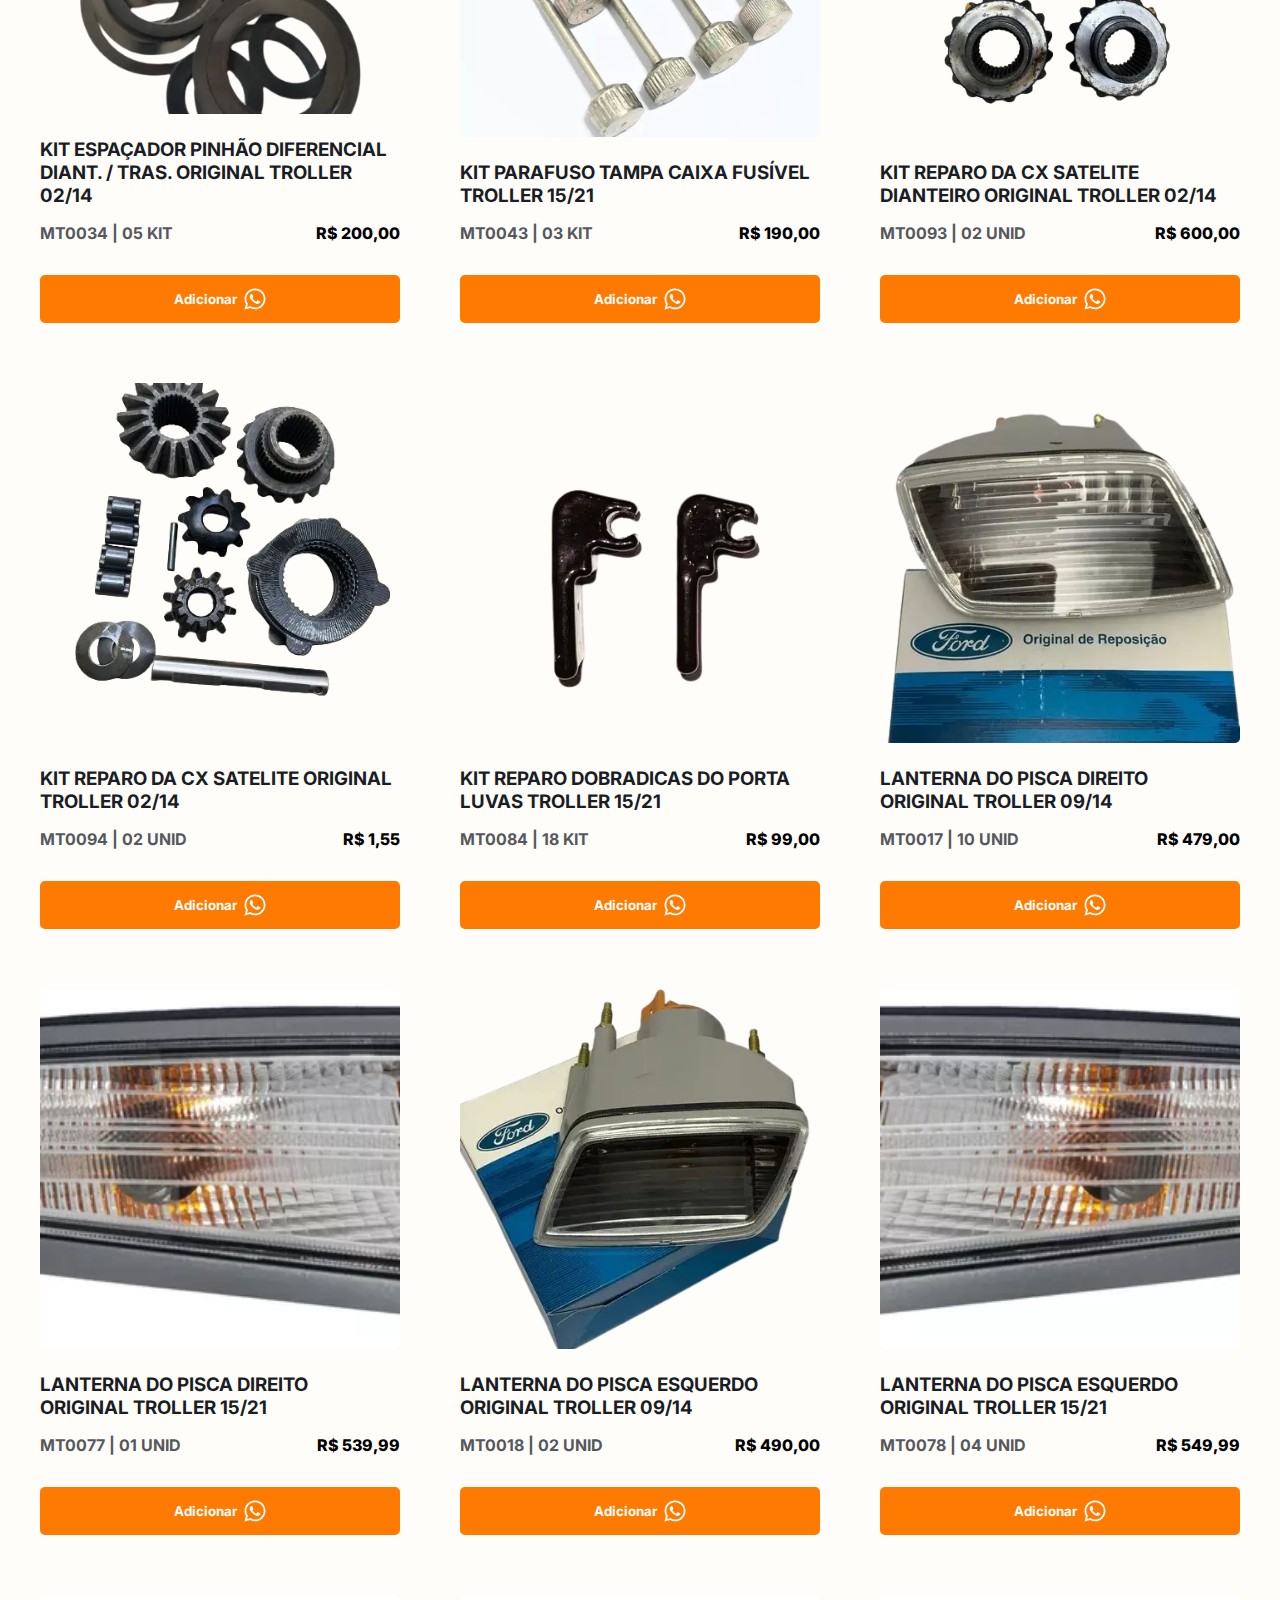
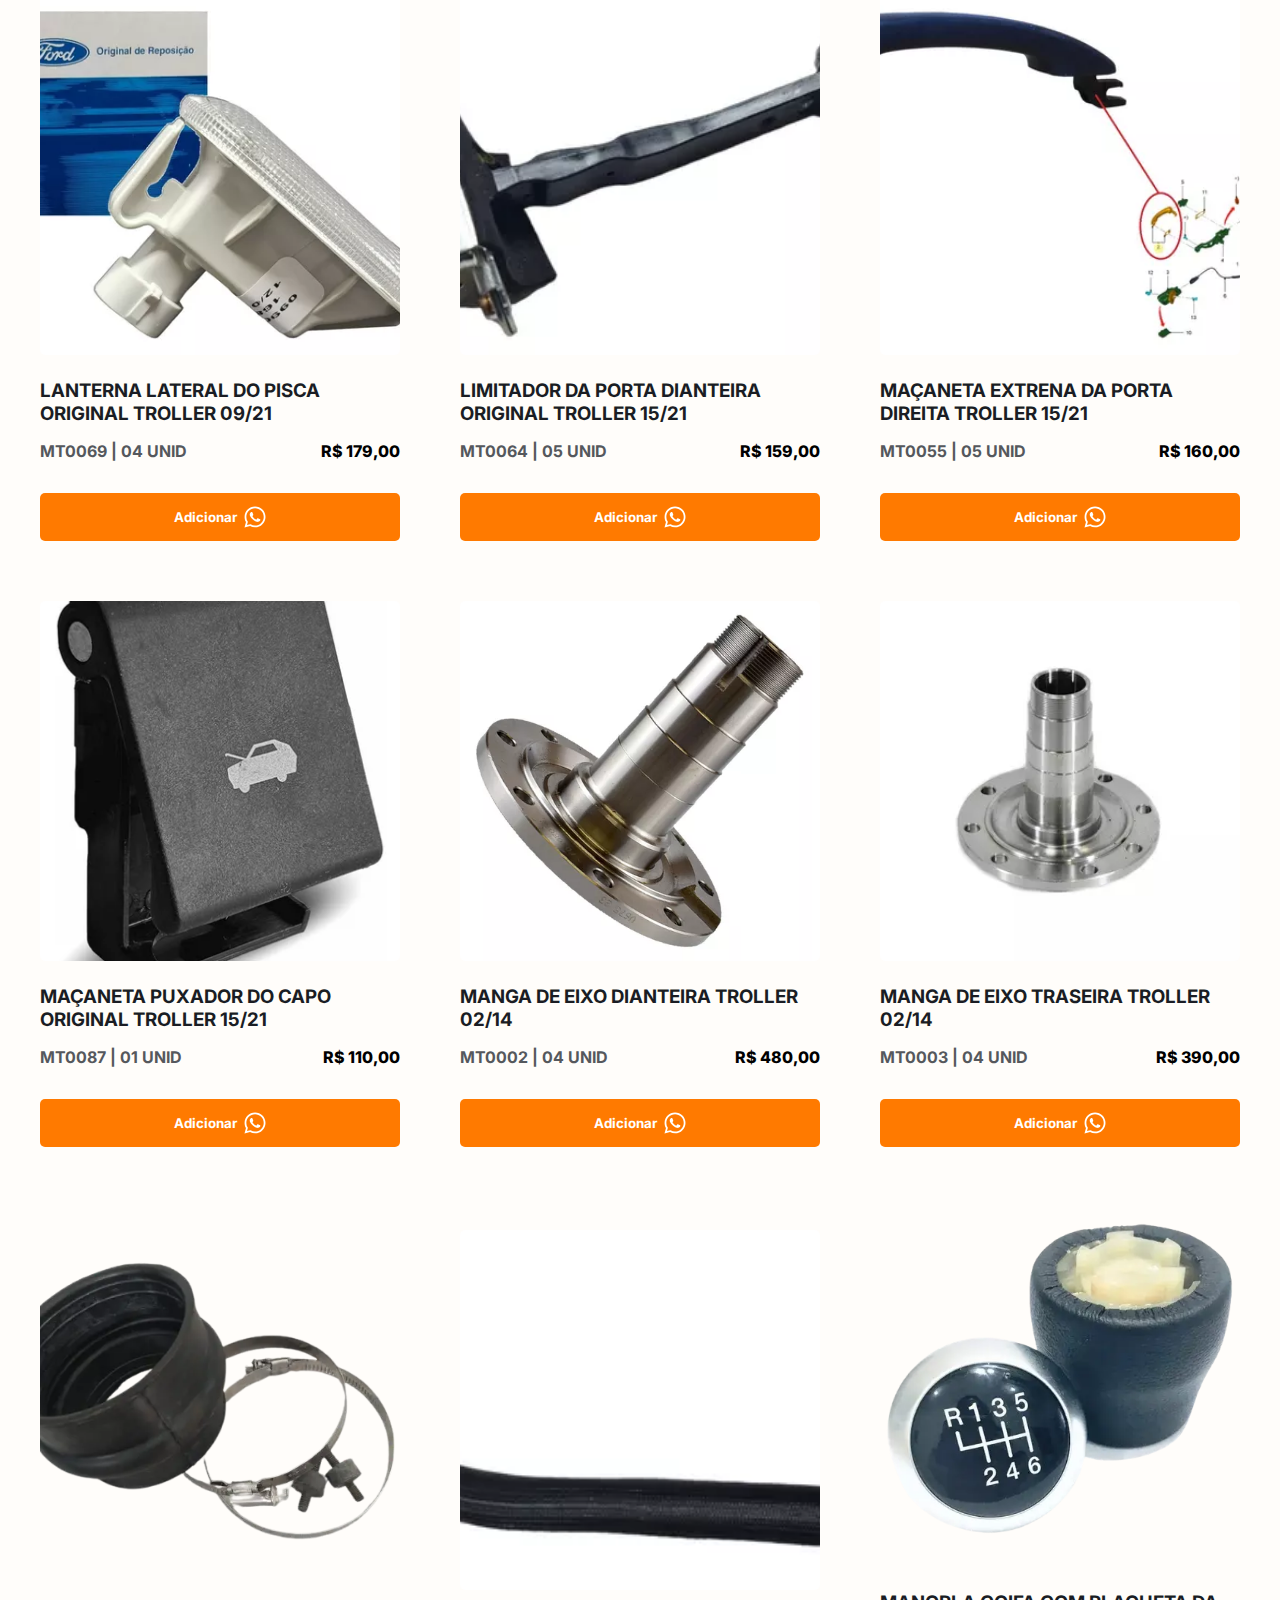
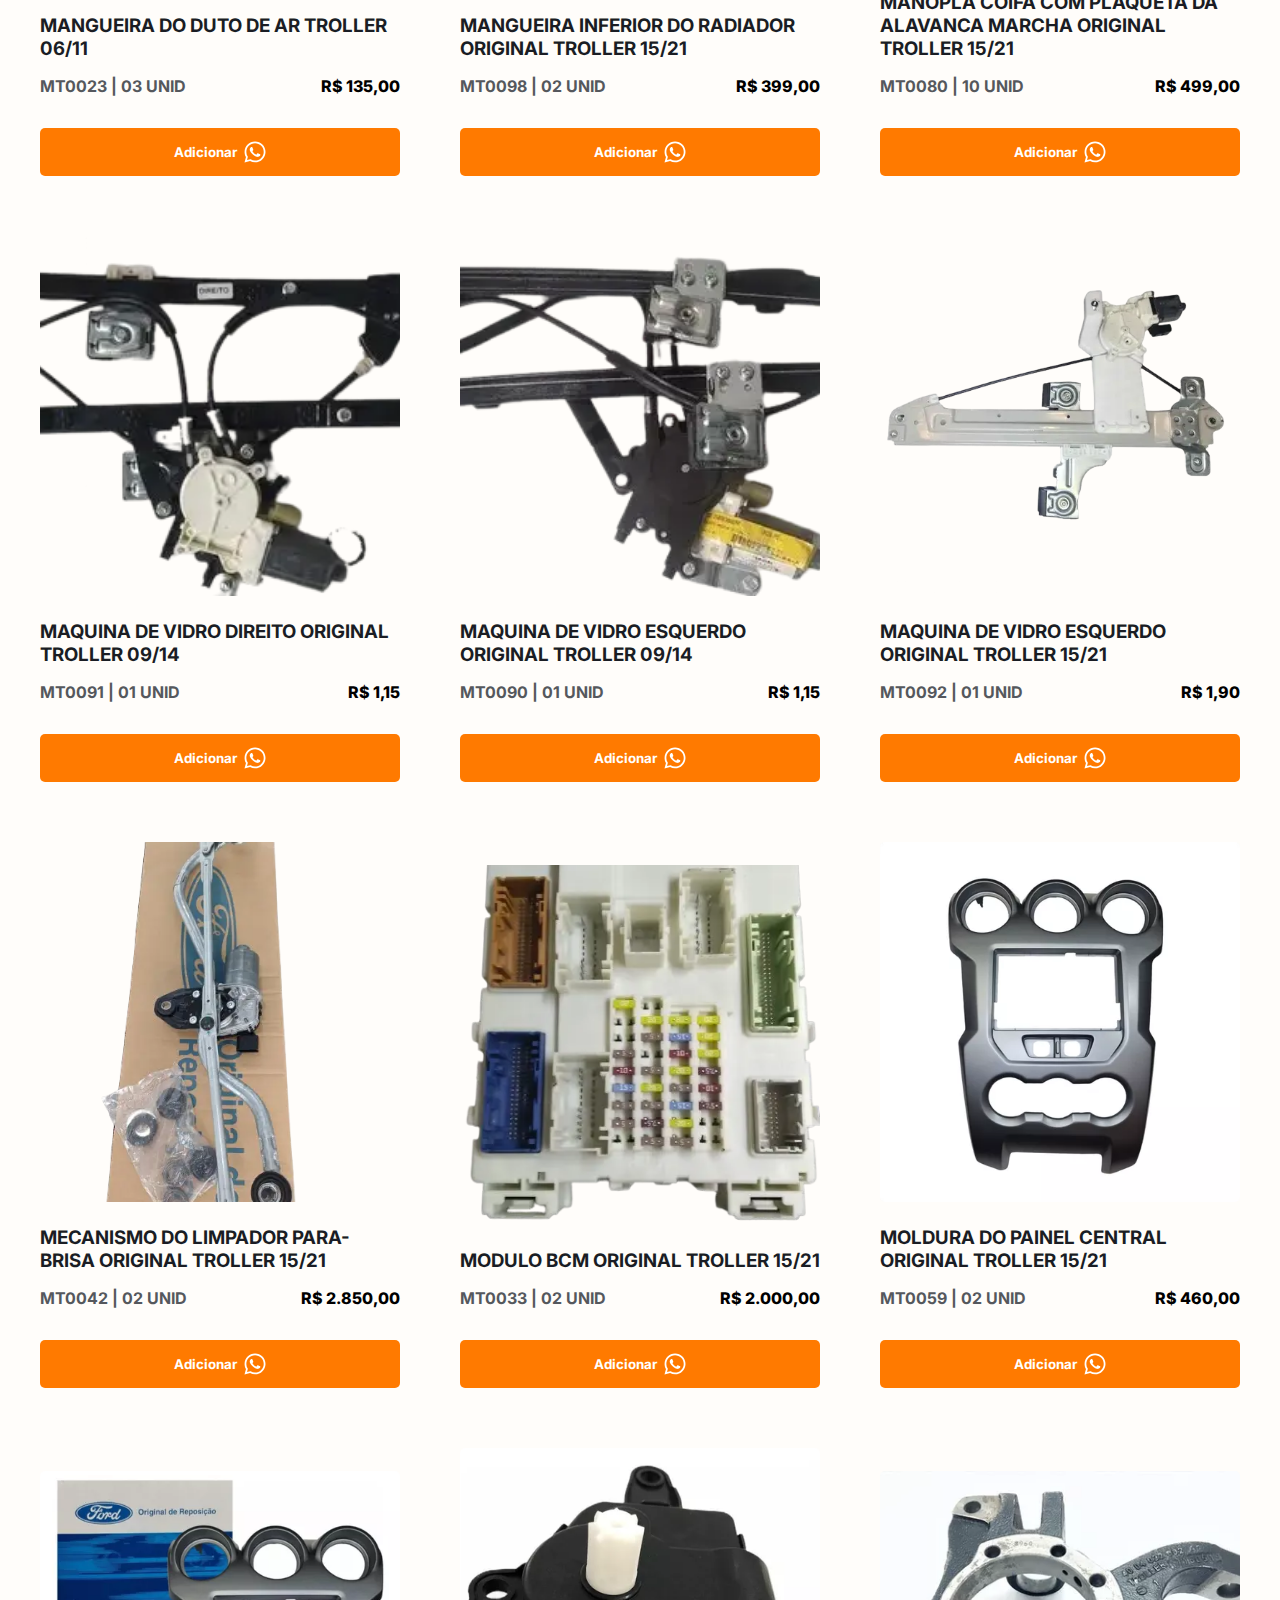
==== commit 95b9d53b: "adicionado filtro de produtos, ajustes nos titulos e adicionado o footer" ====
--- a/index.html
+++ b/index.html
@@ -13,6 +13,9 @@
     <link rel="preconnect" href="https://fonts.googleapis.com">
     <link rel="preconnect" href="https://fonts.gstatic.com" crossorigin>
     <link href="https://fonts.googleapis.com/css2?family=Inter:wght@100..900&display=swap" rel="stylesheet">
+
+    <!-- Box Icon -->
+    <link href='https://unpkg.com/boxicons@2.1.4/css/boxicons.min.css' rel='stylesheet'>
 </head>
 
 <body>
@@ -33,9 +36,9 @@
                     <img src="./assets/logo/logo.svg" alt="Logo mundo Jeep">
                     <nav>
                         <ul class="header_nav-primary">
-                            <!-- <li>
+                            <li>
                                 <a href="#temporary">Sobre</a>
-                            </li> -->
+                            </li>
                             <li>
                                 <a href="#products_container">Produtos</a>
                             </li>
@@ -50,7 +53,7 @@
                         <h1>Mundo Troller</h1>
                         <p id="autopecas-title">AUTOPEÇAS</p>
 
-                        <p>Peças originais que garantem a robustez e confiança do seu Jeep. Encontre aqui tudo o que
+                        <p>Peças originais que garantem a robustez e confiança do seu jipe. Encontre aqui tudo o que
                             você precisa para manter seu Troller em perfeito funcionamento, pronto para qualquer
                             aventura.</p>
                     </div>
@@ -63,13 +66,49 @@
             </div>
         </div>
     </header>
+    <section class="cover-credit">
+        <div class="benefits_container">
+            <div class="benefits_continer-item">
+                <h3>Enviamos para todo Brasil!</h3>
+                <i class='bx bxs-truck' style='color:#FFFDFA'></i>
+            </div>
+            <div class="benefits_continer-item">
+                <h3>Peças originais</h3>
+                <i class='bx bxs-cog' style='color:#FFFDFA'></i>
+            </div>
+            <div class="benefits_continer-item-credit">
+                <div>
+                    <h3>Pague em até 3x sem juros</h3>
+                    <i class='bx bxs-credit-card' style='color:#FFFDFA'></i>
+                </div>
+                <p>*COMPRAS A PATIR DE R$550,00</p>
+            </div>
+        </div>
+    </section>
     <section class="products_container" id="products_container">
         <div class="products_content-title">
             <h2>Nossos Produtos</h2>
             <p>Peças com garantia de montadora e à pronta entrega. Conheça a nossa linha de produtos e faça seu pedido!
             </p>
+            <div class="search-box">
+                <input type="text" placeholder="O que você procura?" class="search-input" id="input-products"
+                    onkeyup="filter()">
+                <button class="search-button">
+                    <i class='bx bx-search-alt-2'></i>
+                </button>
+            </div>
         </div>
-        <div class="products_content">
+        <ul class="products_content" id="products_content">
+
+        </ul>
+        <div class="product-container-not-found" id="productNotFound">
+            <h2></h2>
+            <br>
+            <div class="product-item-footer">
+                <button id="button-item-${index}" onclick="handleSendMessage()">
+                    Verificar disponibilidade? <img src="./assets/icons/logo-whatsapp-green.svg">
+                </button>
+            </div>
         </div>
     </section>
     <!-- <section class="temporary-container" id="temporary">
@@ -92,14 +131,24 @@
             <div class="footer-contato">
                 <h4>CONTATO</h4>
                 <div class="footer-contato-subtitles">
-                    <a id="wpp-utility-link"><img src="./assets/icons/logo-whatsapp-green.svg" alt="whatsapp">(85)
+                    <a id="wpp-utility-link"><i class='bx bxl-whatsapp'></i>Juliana - (85)
                         98863-5640</a>
-                    <a href="https://www.instagram.com/mundotroller" target="_blank"> <img
-                            src="./assets/icons/logo-instagram-white.svg" alt="whatsapp"> @mundotroller</a>
+                    <a href="tel:+5585987731640"><i class='bx bx-phone'></i>Roberto - (85) 987731640</a>
+                    <a href="https://www.instagram.com/mundotroller" target="_blank"><i
+                            class='bx bxl-instagram'></i>@mundotroller</a>
+                </div>
+            </div>
+            <div class="footer-contato">
+                <h4>ENDEREÇO</h4>
+                <div class="footer-contato-subtitles">
+                    <p><i class='bx bx-current-location'></i>Rua do São Cervejeiro, 300 <br>
+                        Fortaleza - CE</p>
+                    <p><span>🟢</span> De Seg. à Sab.
+                        das 07:00h às 18:00h</p>
                 </div>
             </div>
             <div class="footer-footer">
-                <p>Mundo Troller © Alguns direitos reservados.</p>
+                <p>Mundo Troller - cnpj: 124.456789/0001-12 © Alguns direitos reservados.</p>
             </div>
         </div>
     </footer>
--- a/css/style.css
+++ b/css/style.css
@@ -1,5 +1,6 @@
 @import './global.css';
 @import './header.css';
 @import './main.css';
+@import './benefits.css';
 @import './products.css';
 @import './footer.css';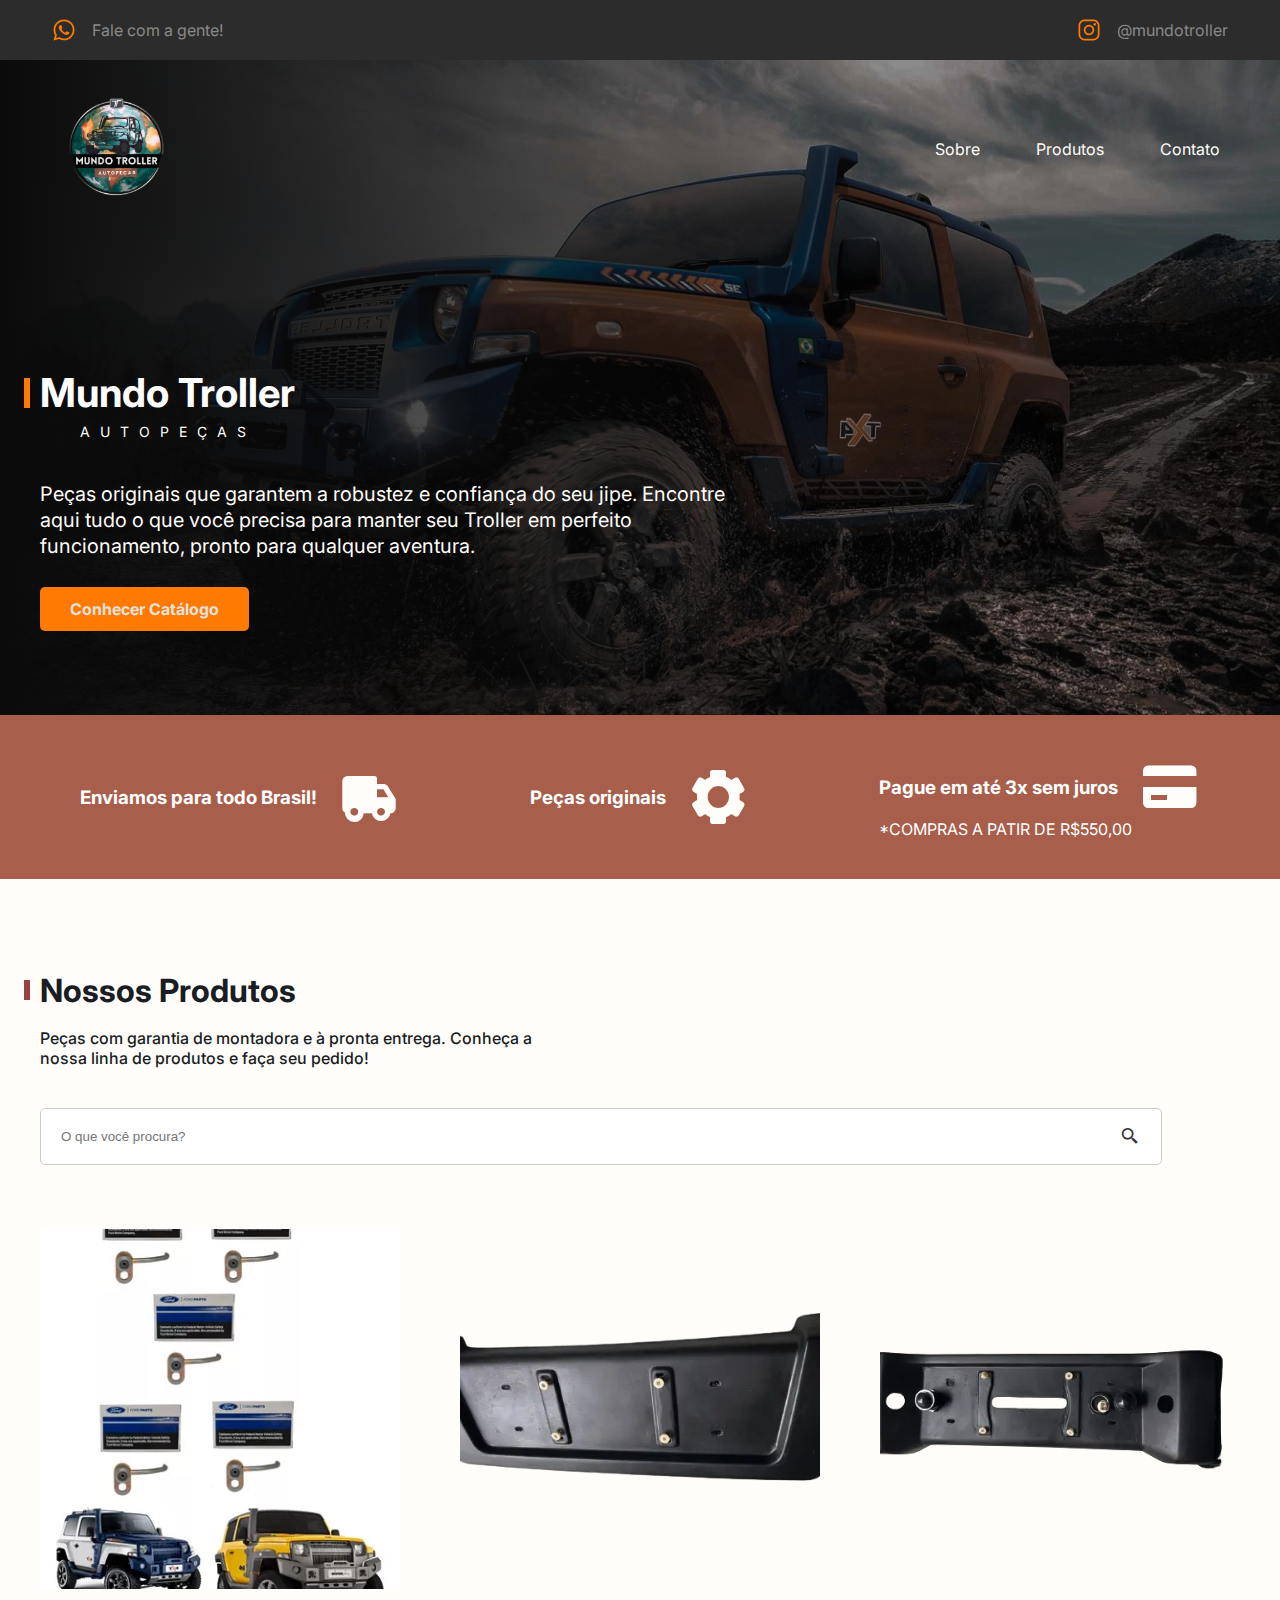
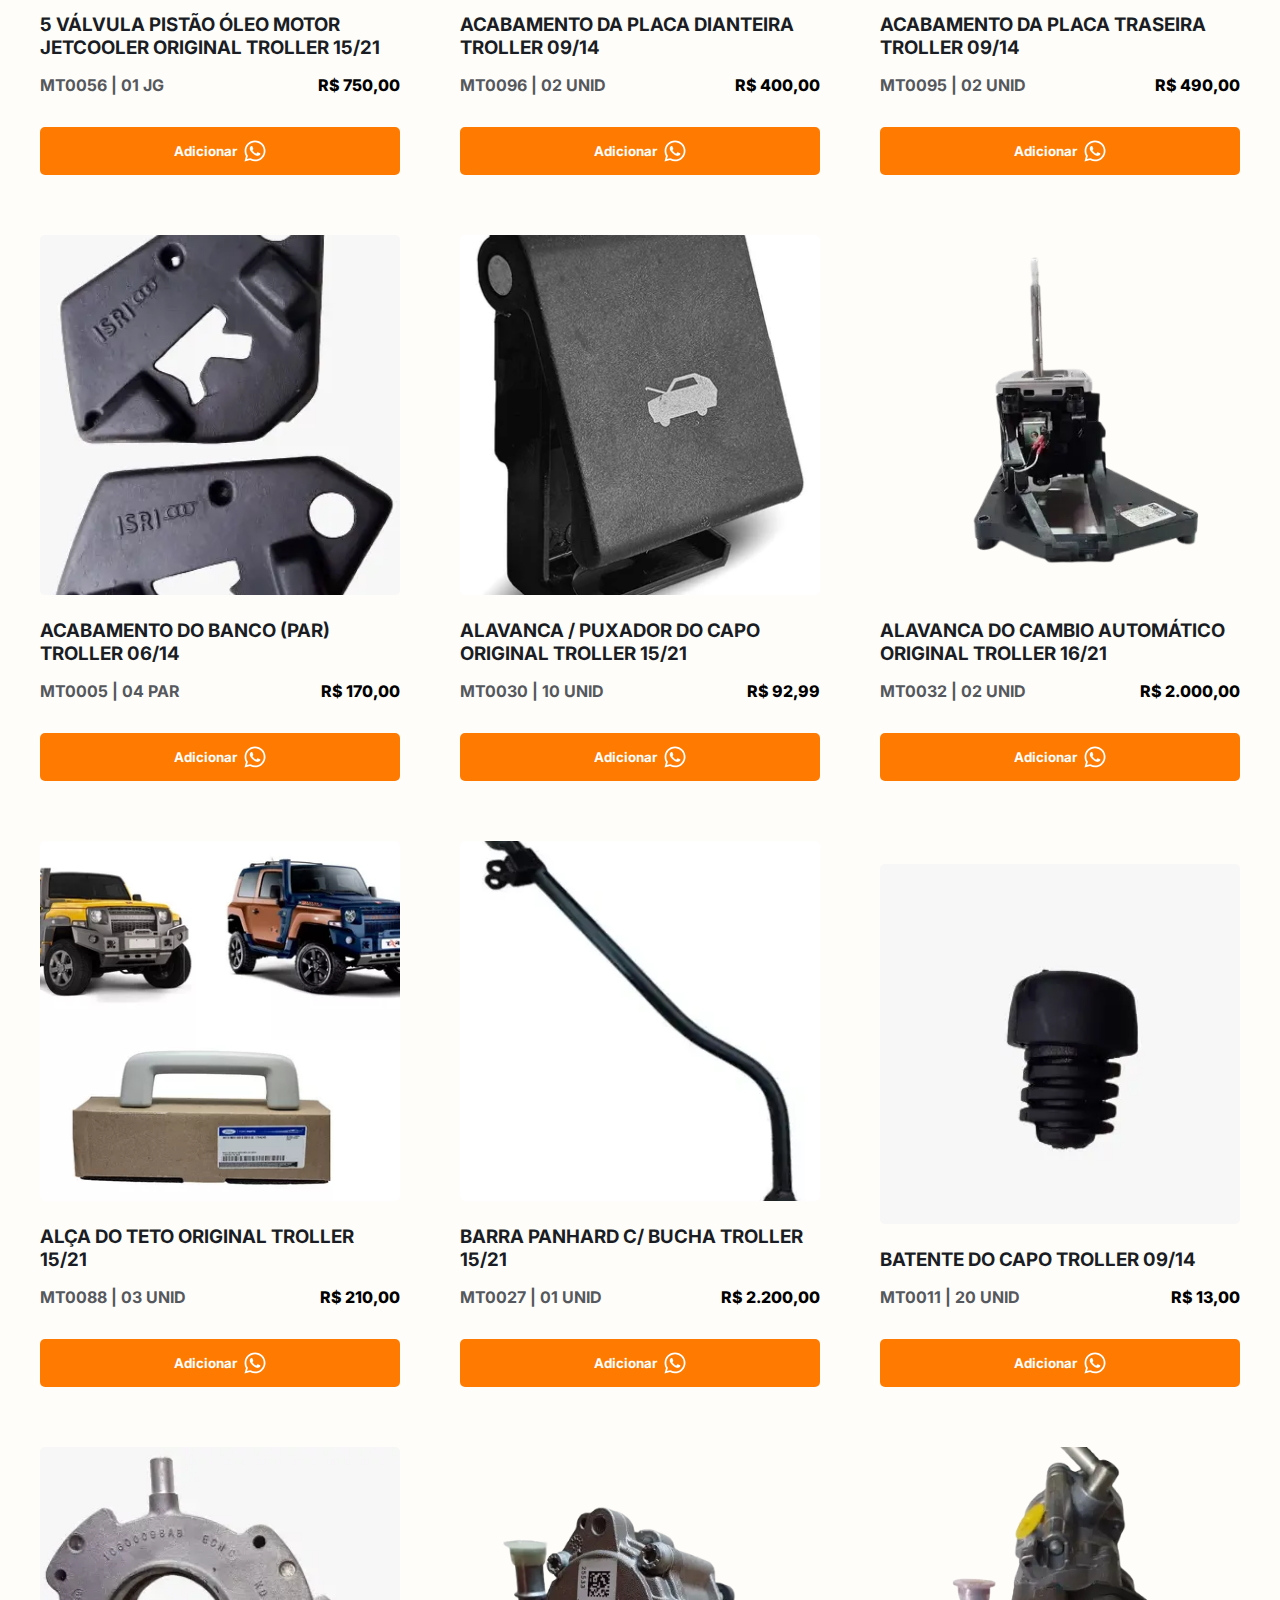
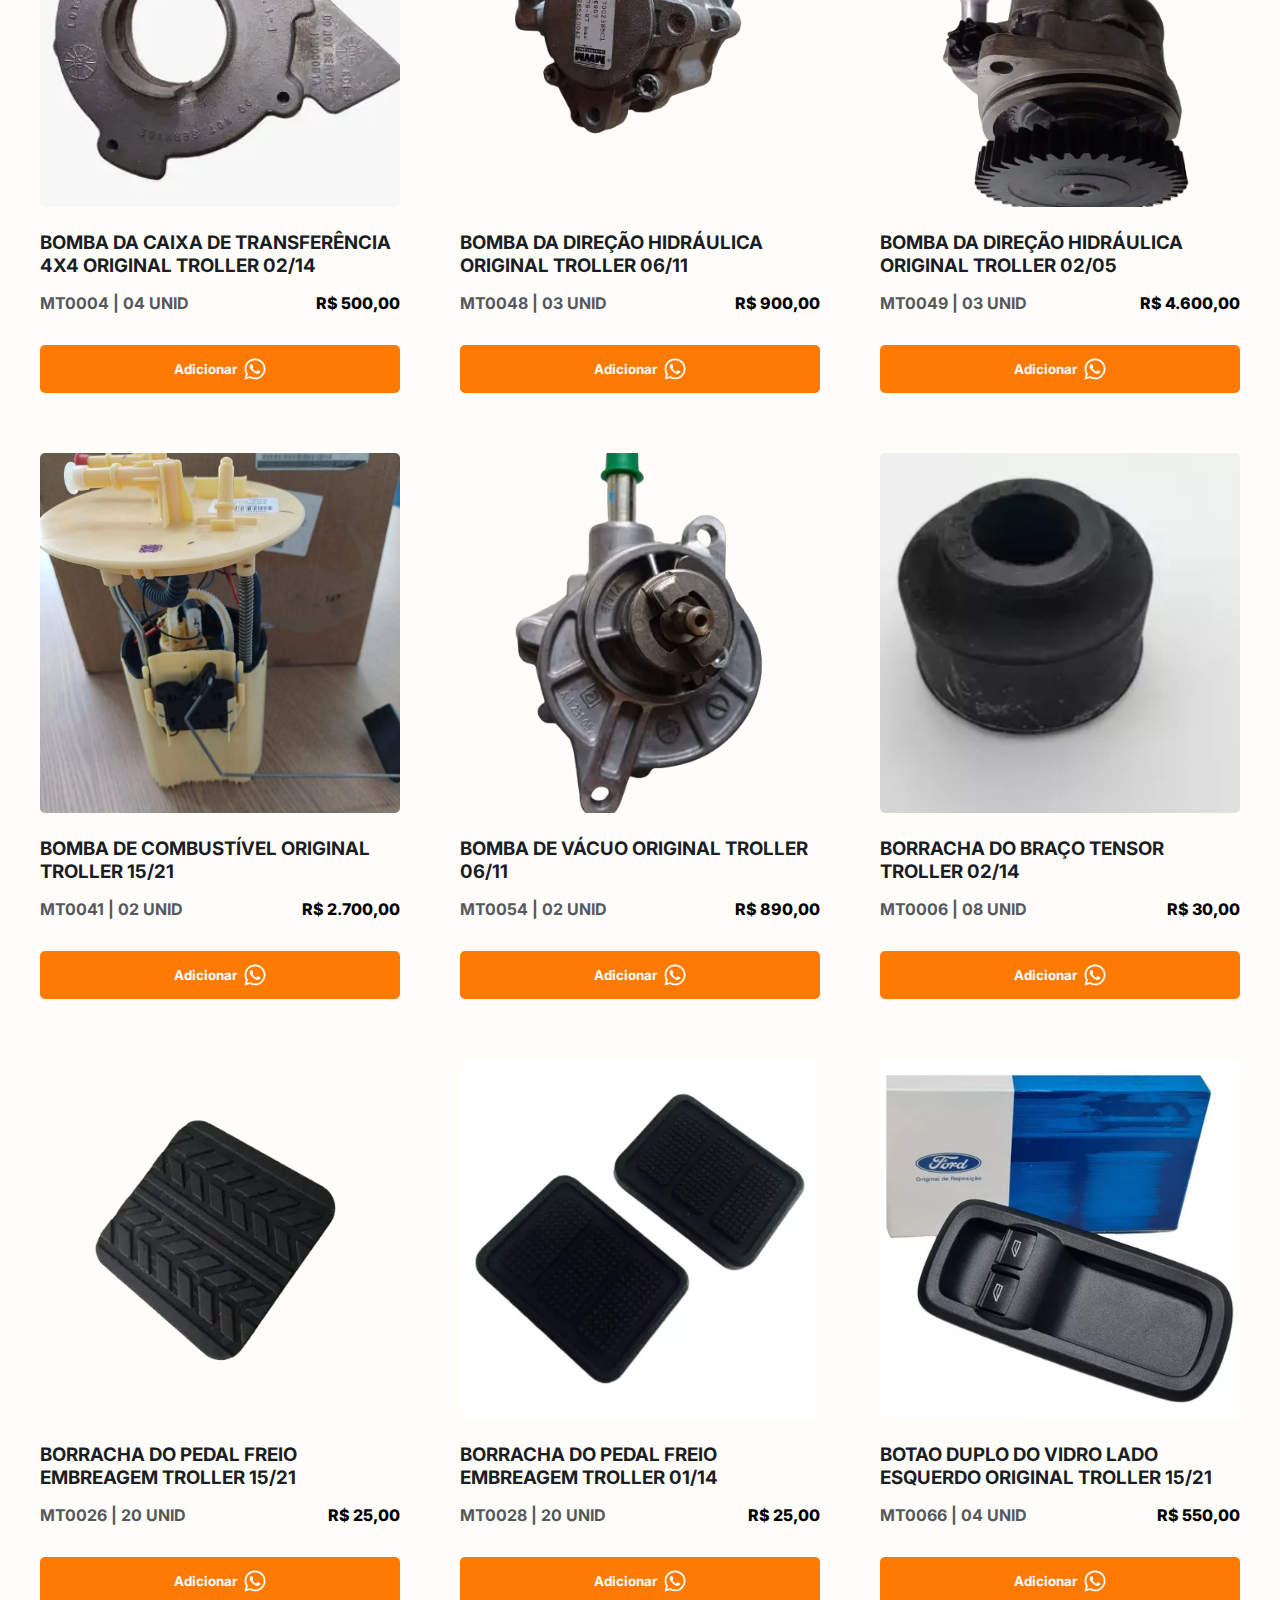
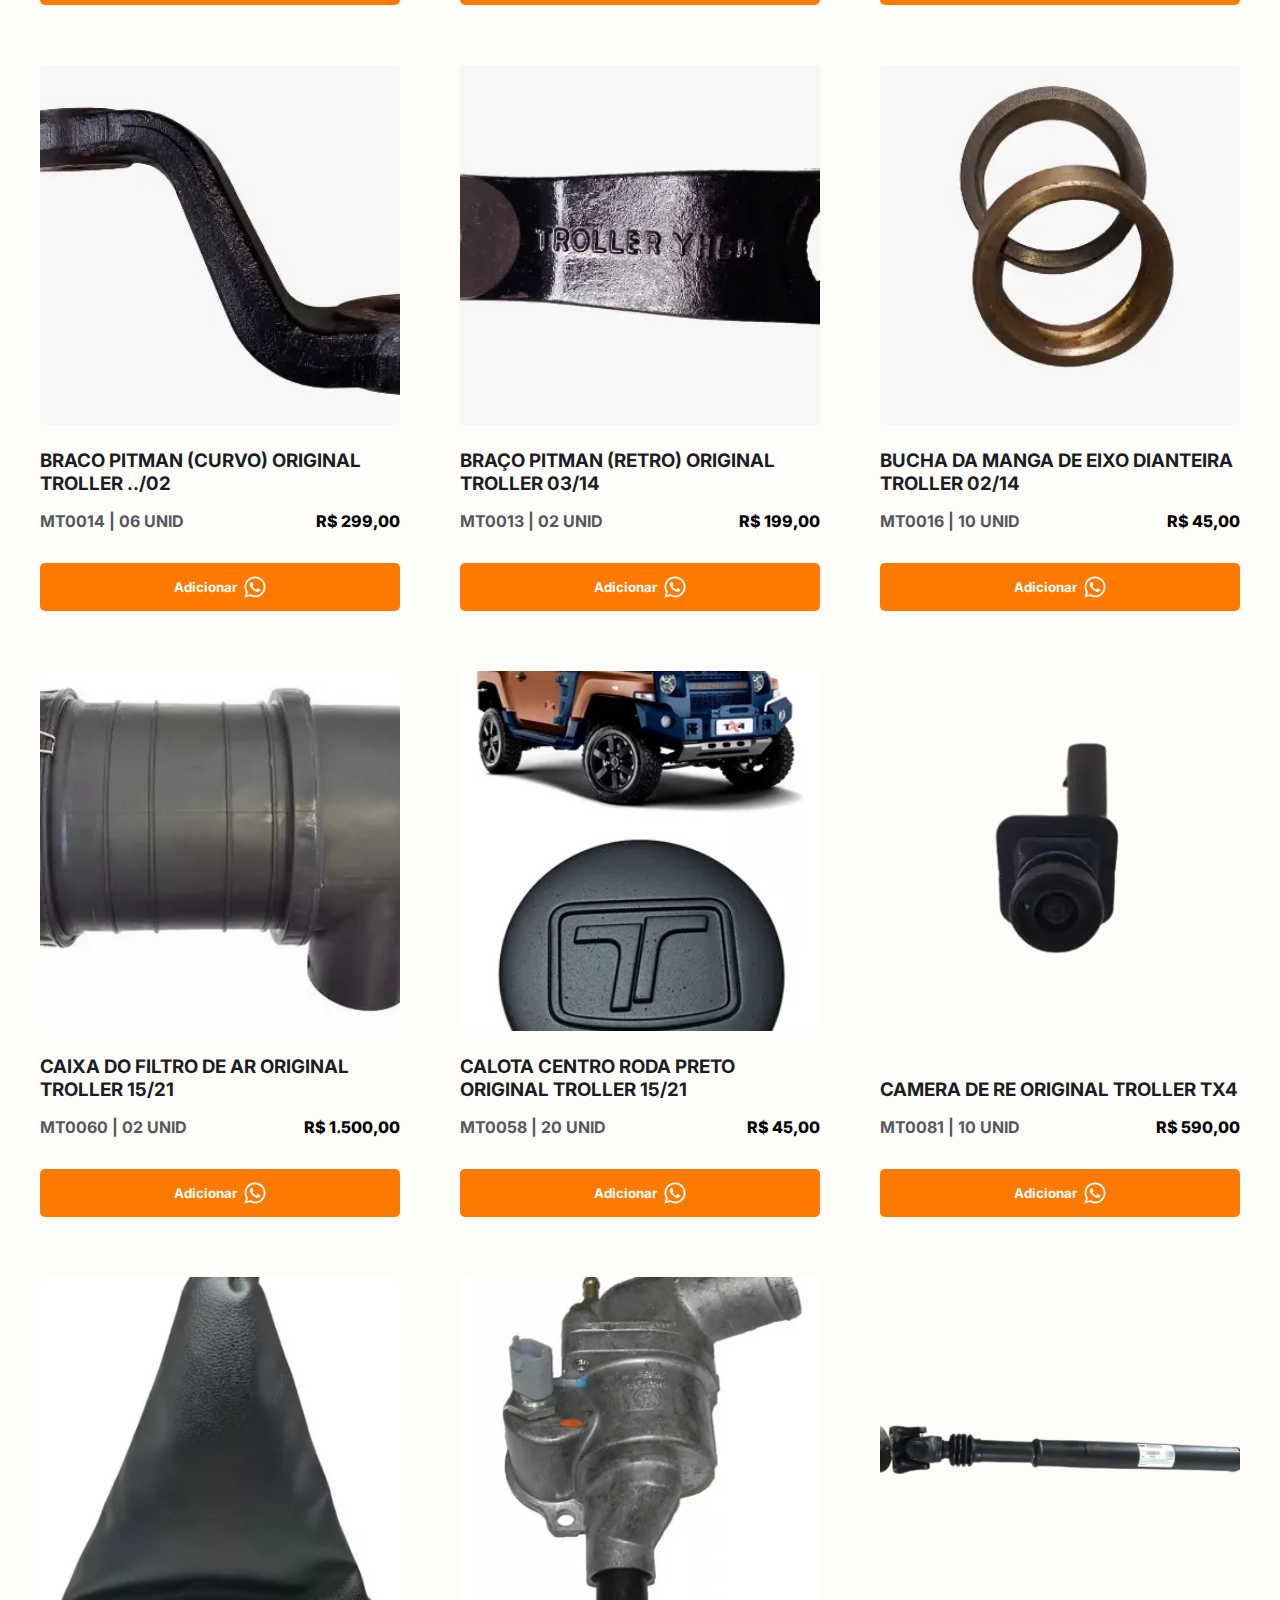
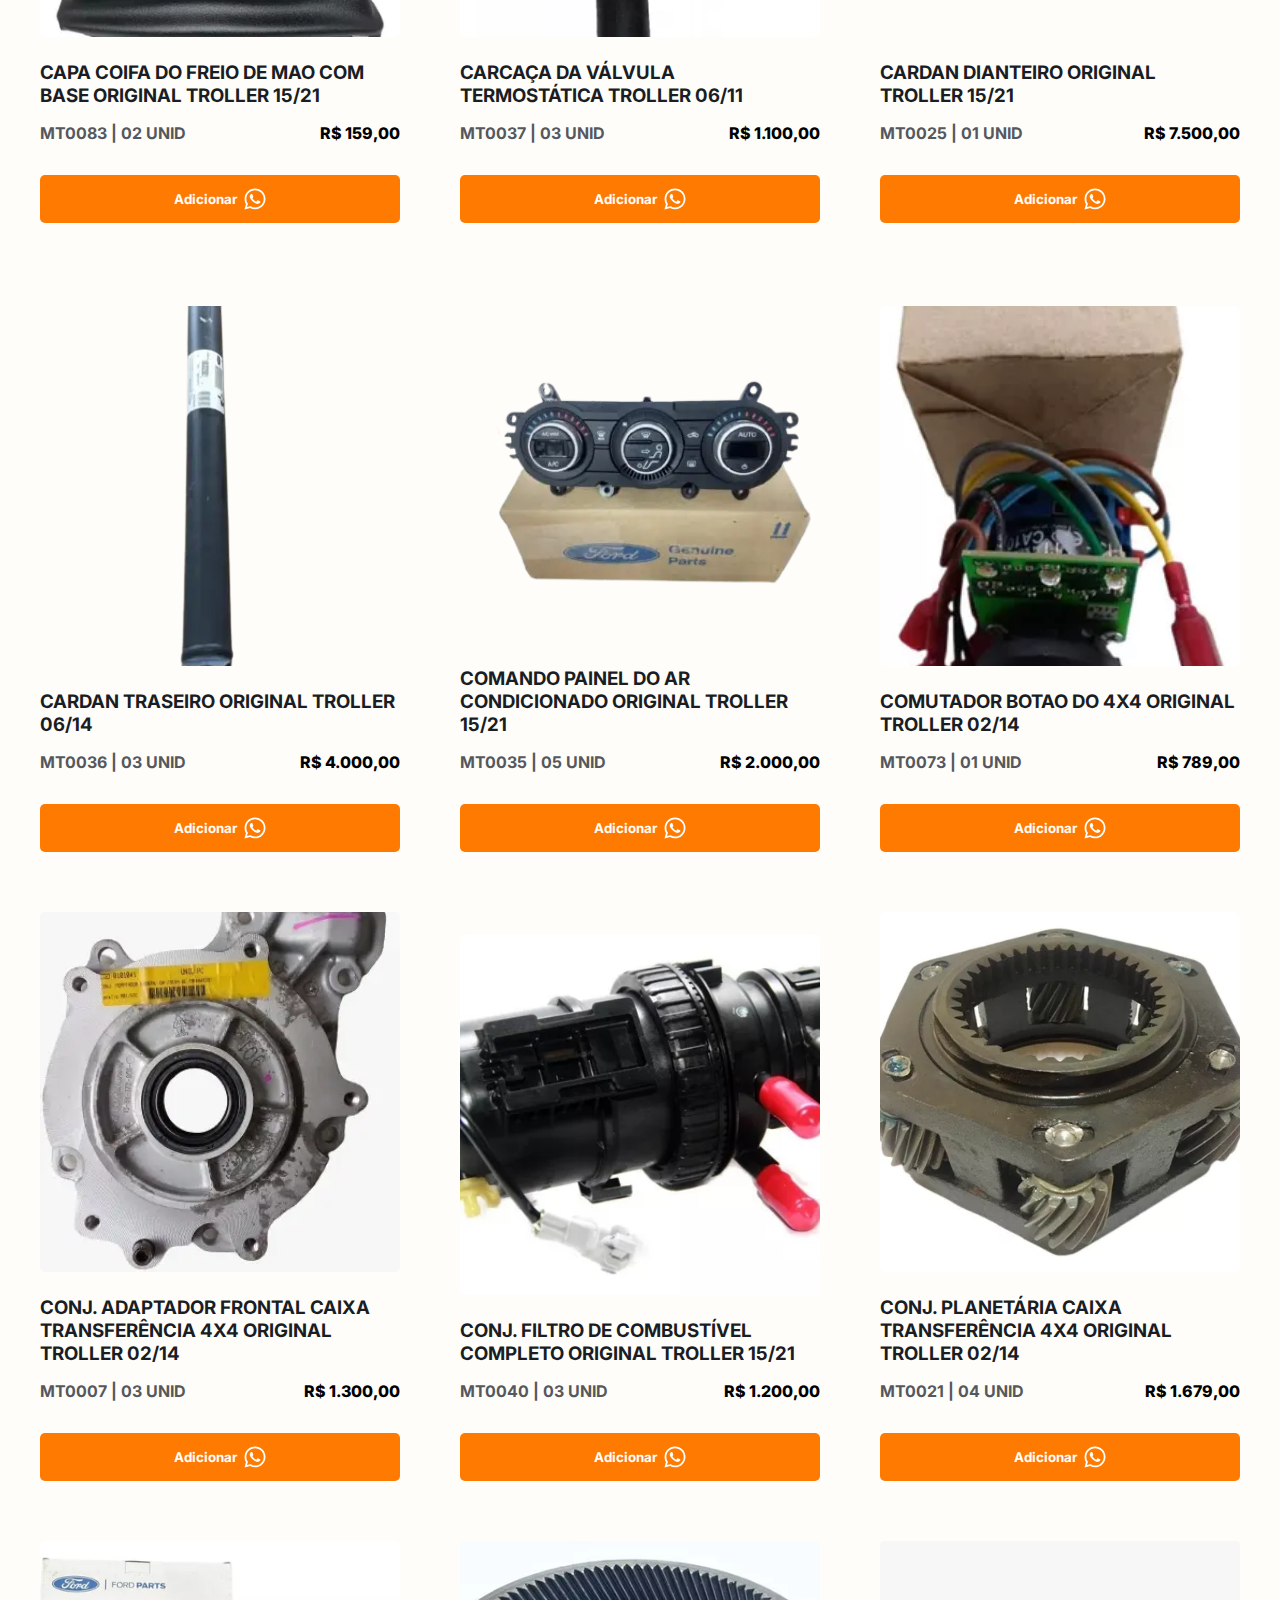
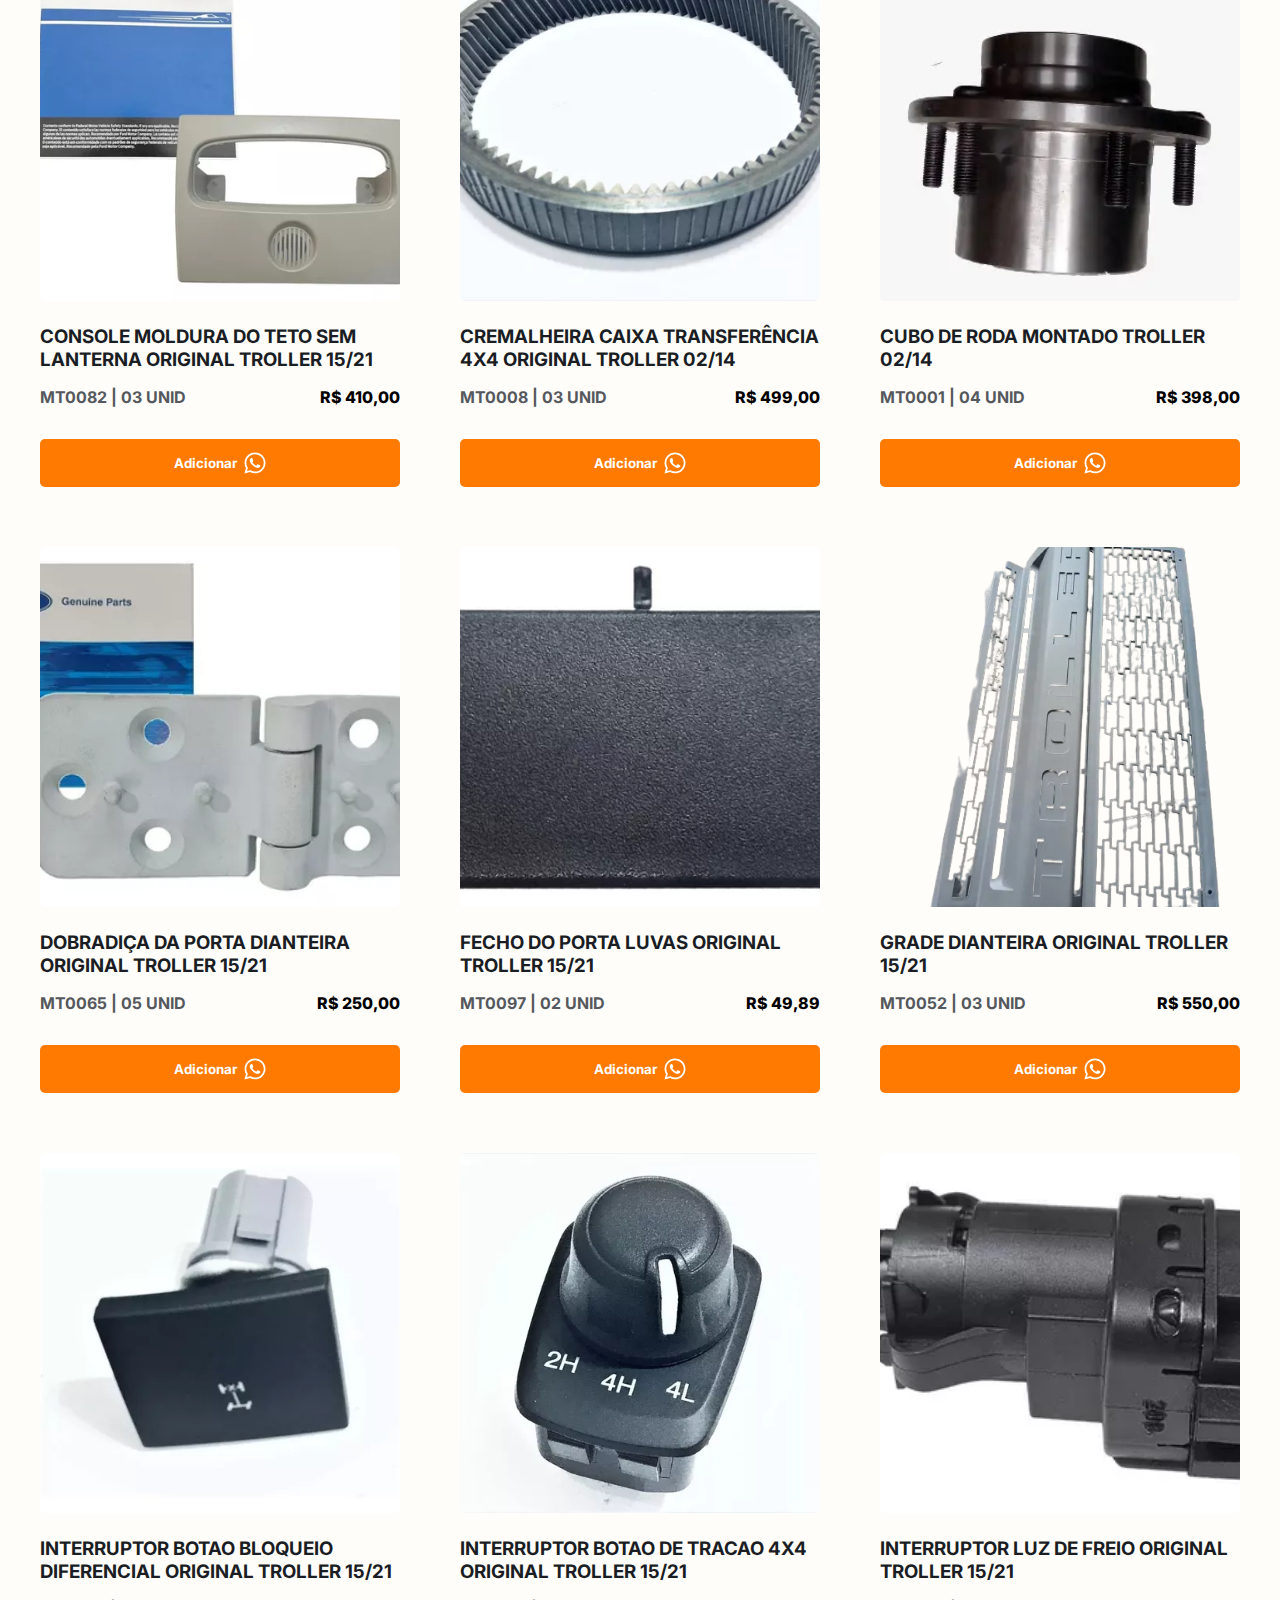
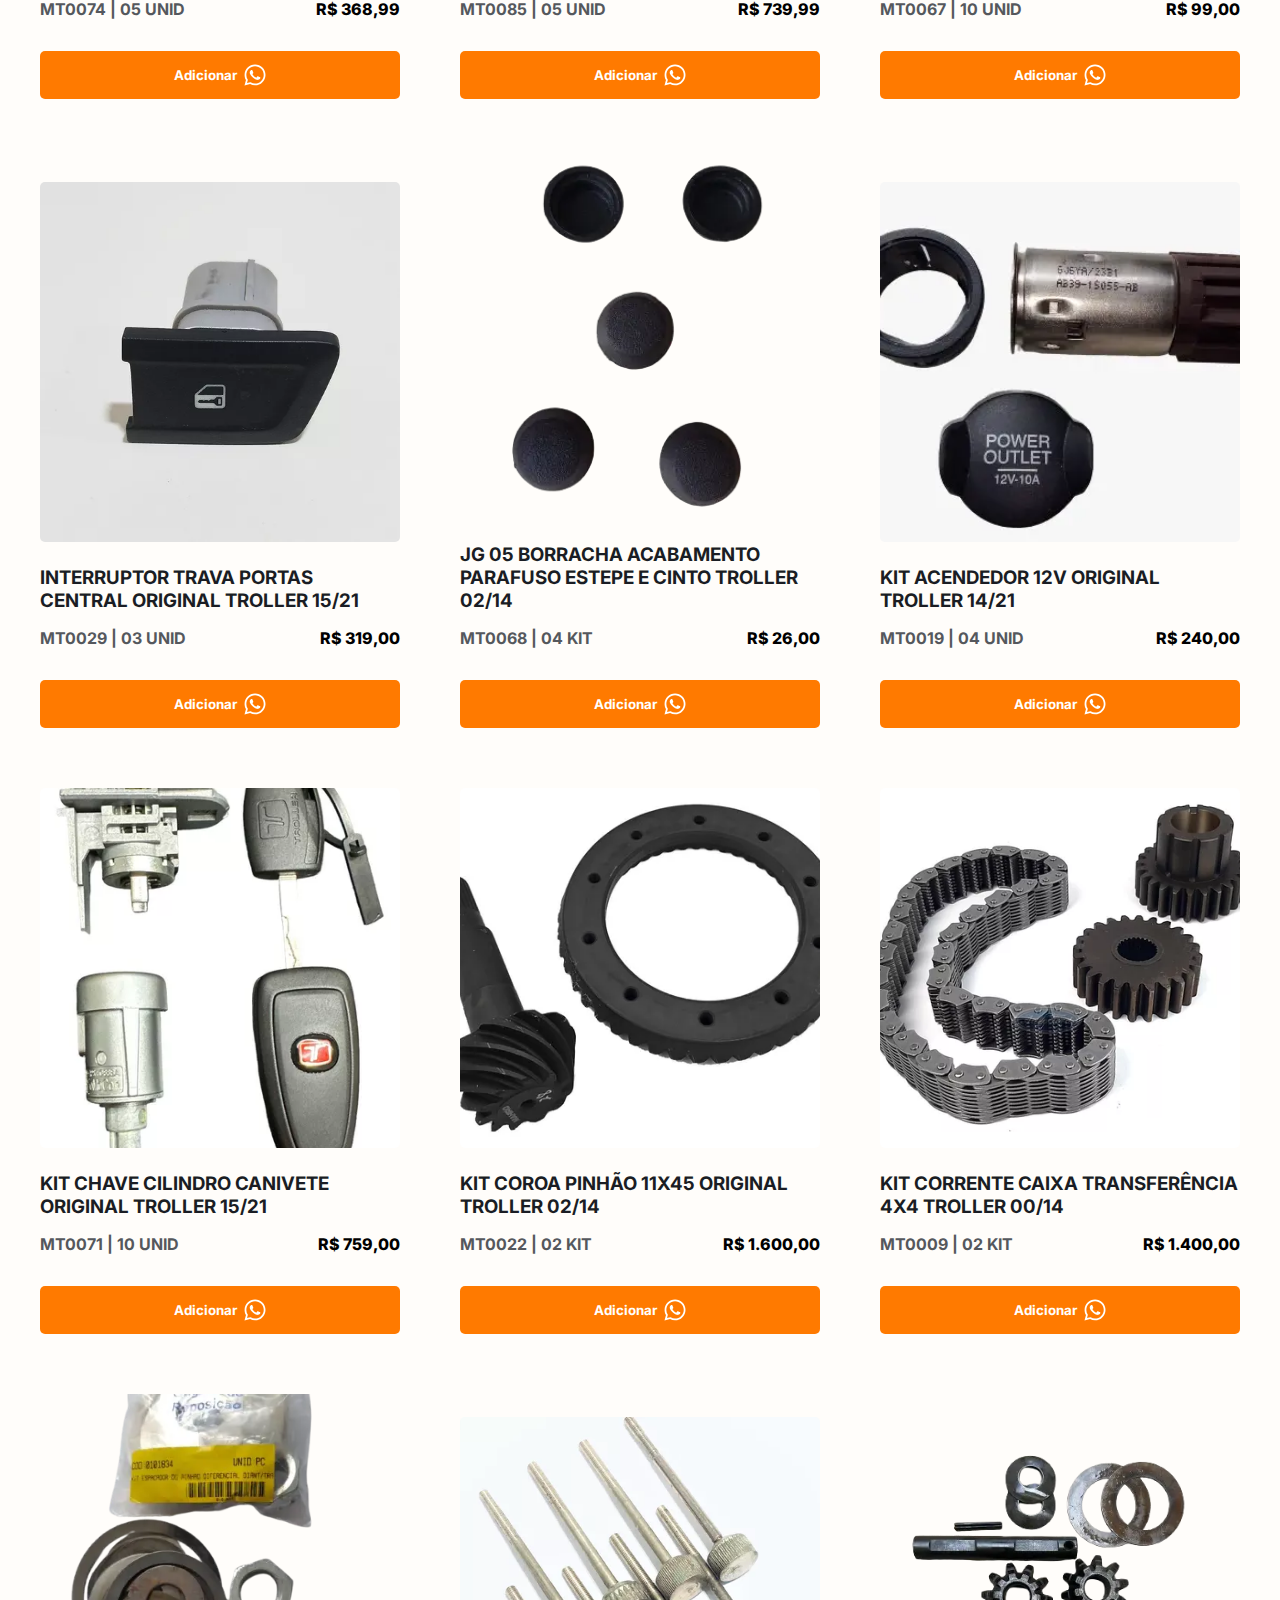
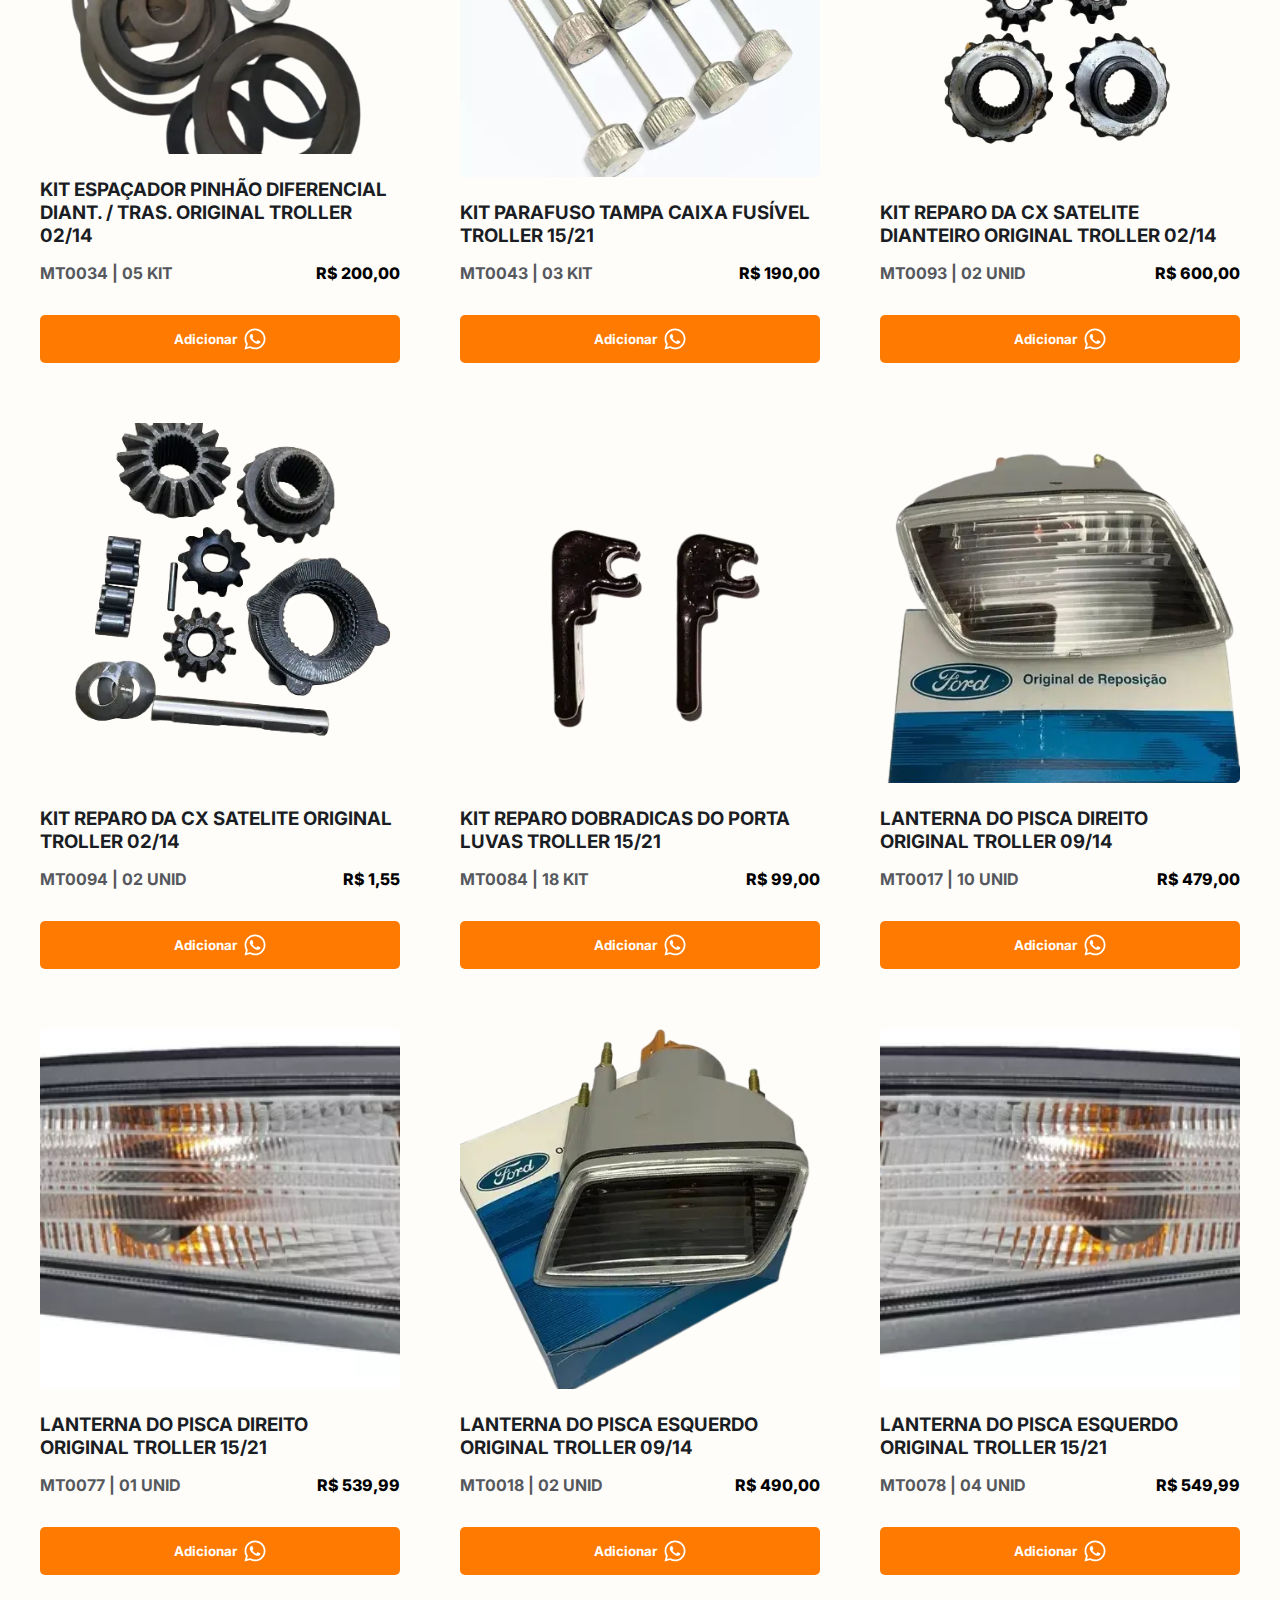
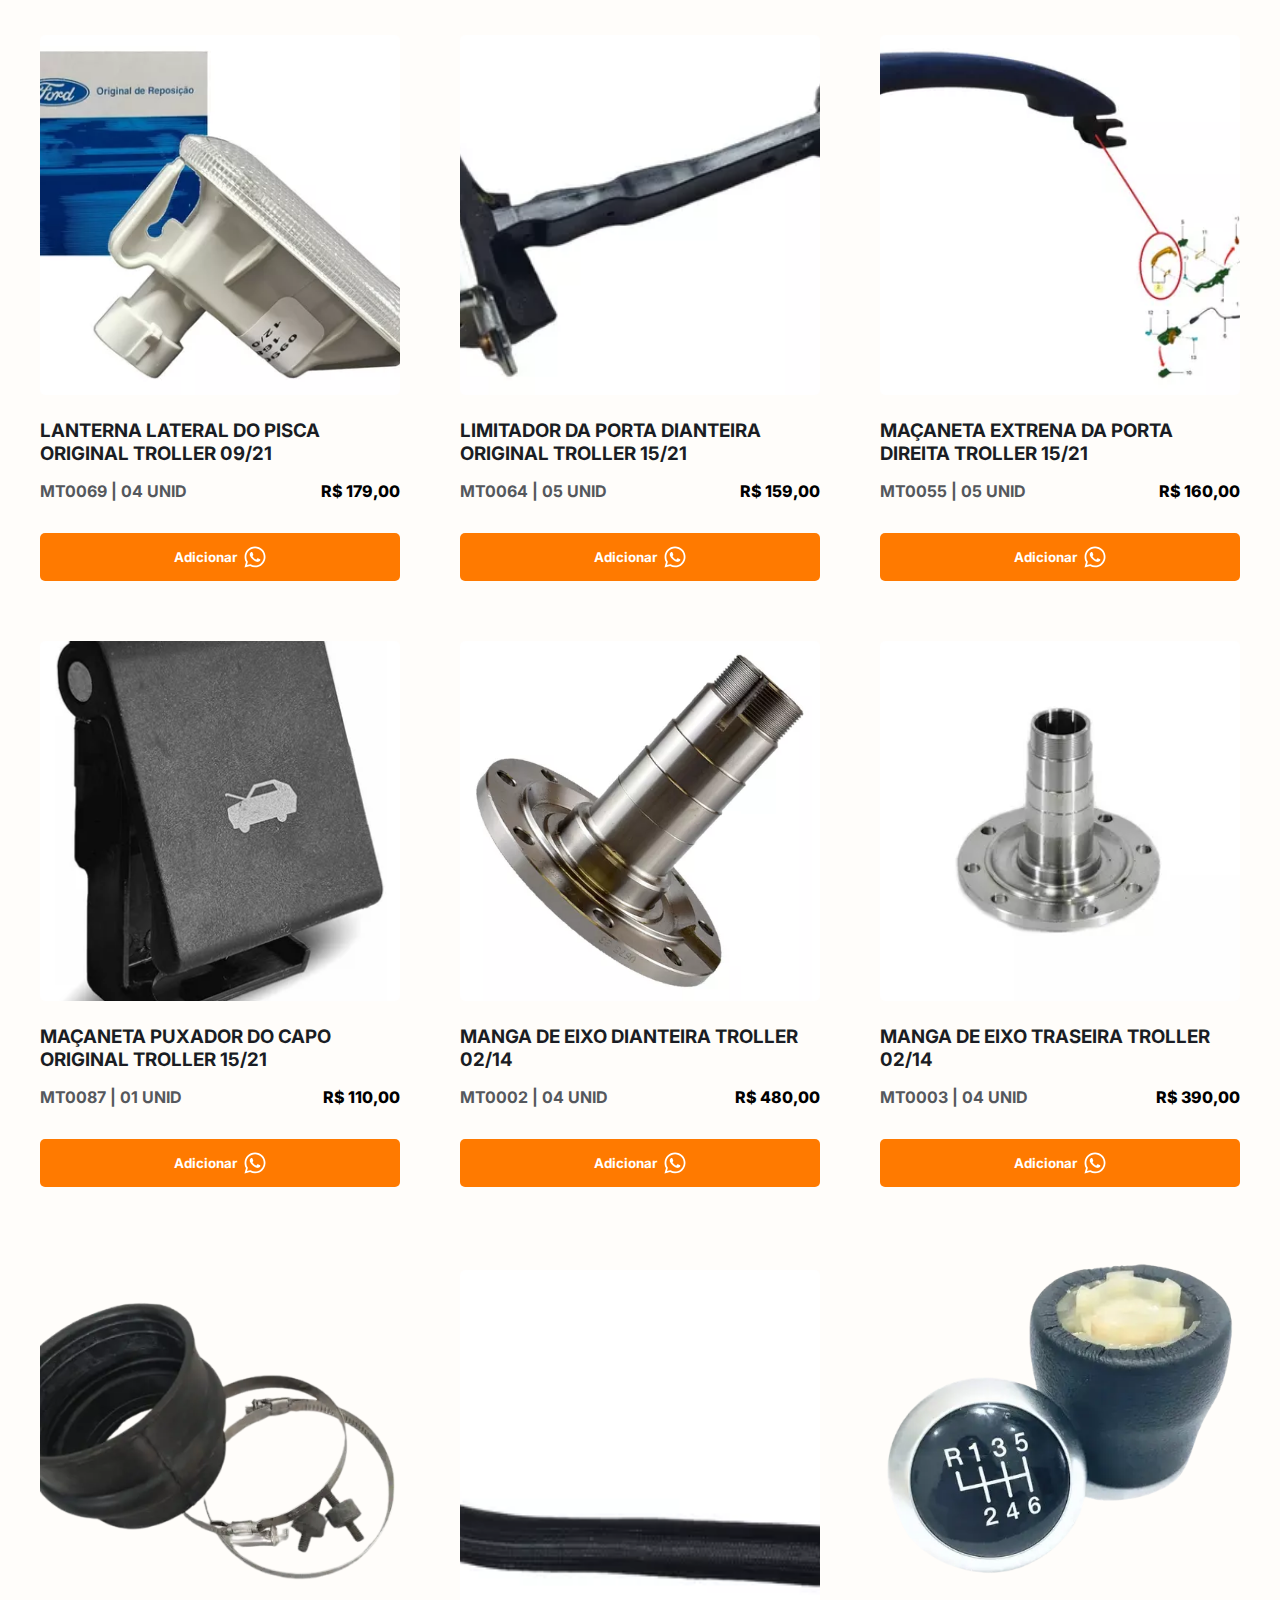
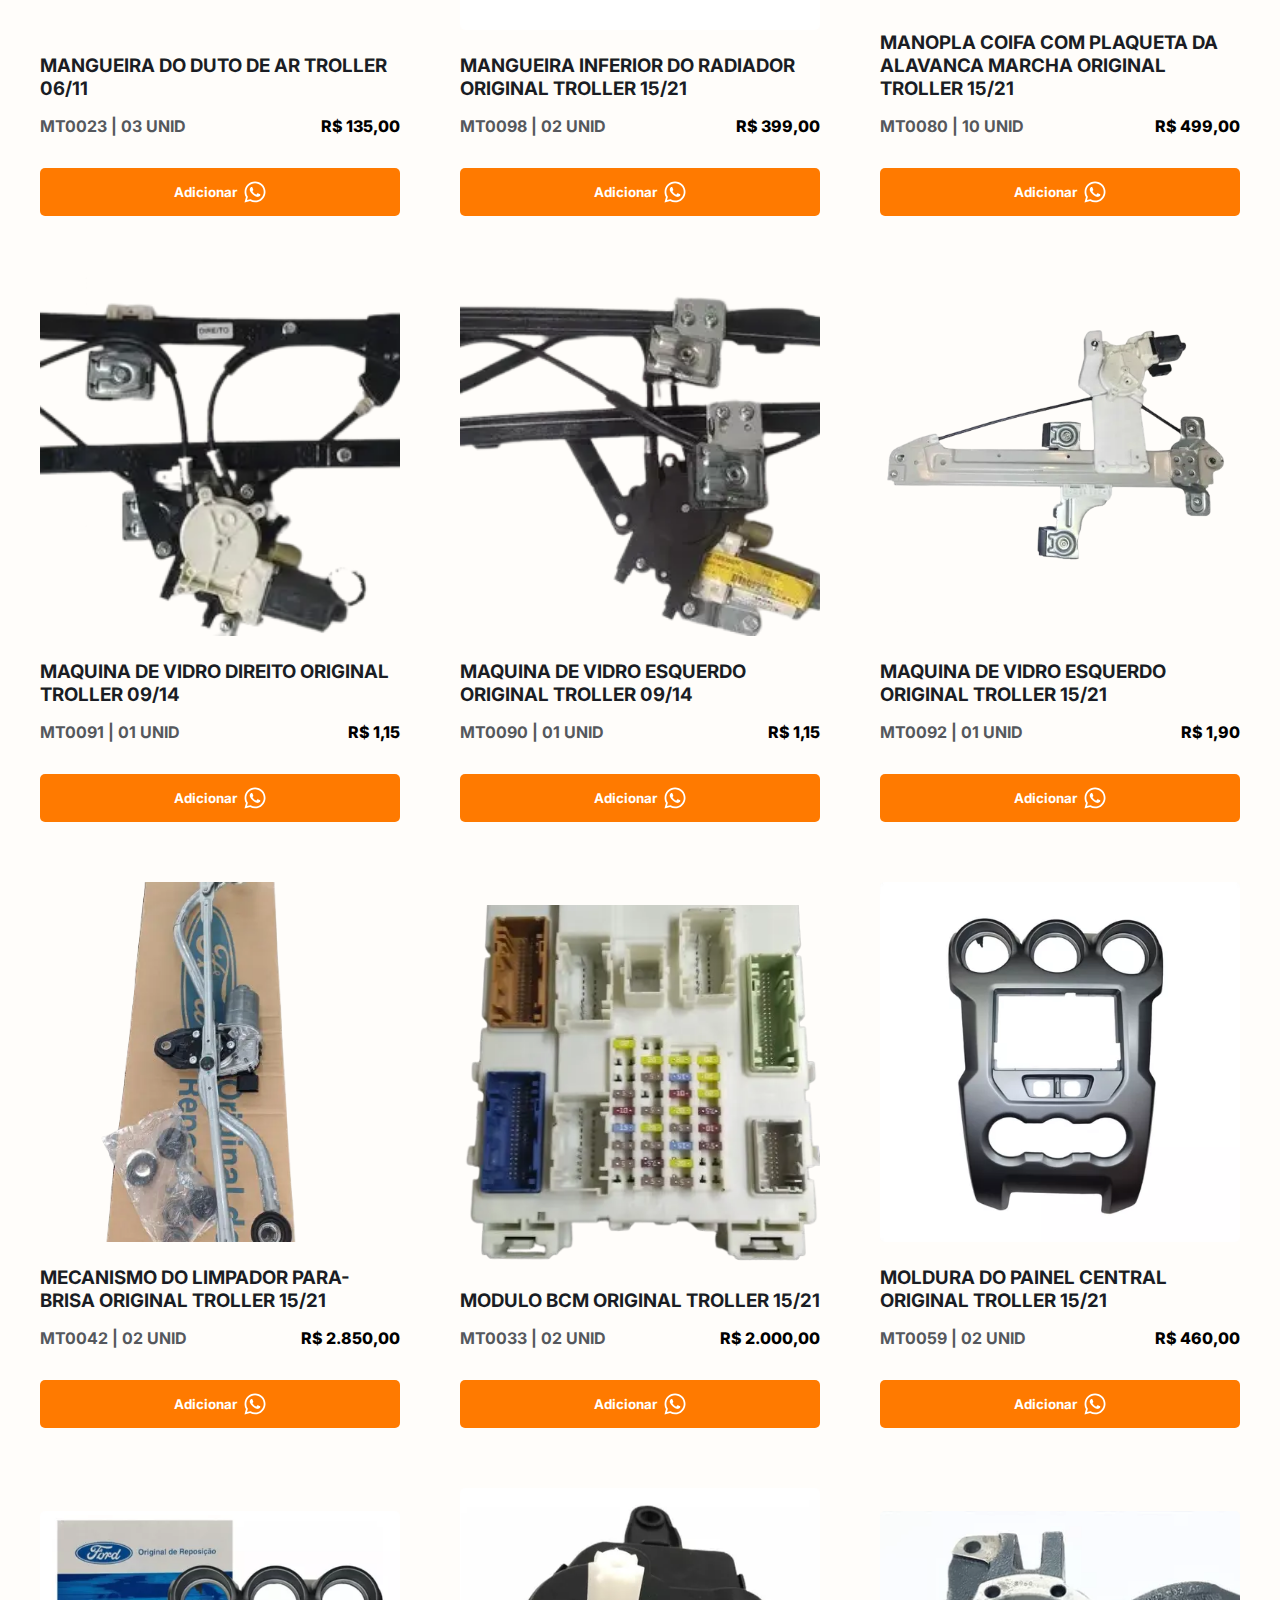
==== commit 384a5b47: "Ajustes após testes" ====
--- a/index.html
+++ b/index.html
@@ -19,10 +19,10 @@
 </head>
 
 <body>
-    <header class="header">
+    <header class="header js-scroll">
         <div class="header_secondary">
             <div>
-                <a id="wpp-utility-link"><img src="./assets/icons/logo-whatsapp.svg" alt="whatsapp">Fale com a
+                <a class="wpp-utility-link"><img src="./assets/icons/logo-whatsapp.svg" alt="whatsapp">Fale com a
                     gente!</a>
             </div>
             <div>
@@ -34,10 +34,10 @@
             <div class="gradient">
                 <div class="header_primary">
                     <img src="./assets/logo/logo.svg" alt="Logo mundo Jeep">
-                    <nav>
+                    <nav  class="menu js-menu">
                         <ul class="header_nav-primary">
                             <li>
-                                <a href="#temporary">Sobre</a>
+                                <a href="/sobre.html">Sobre</a>
                             </li>
                             <li>
                                 <a href="#products_container">Produtos</a>
@@ -66,7 +66,7 @@
             </div>
         </div>
     </header>
-    <section class="cover-credit">
+    <section class="cover-credit js-scroll">
         <div class="benefits_container">
             <div class="benefits_continer-item">
                 <h3>Enviamos para todo Brasil!</h3>
@@ -85,7 +85,7 @@
             </div>
         </div>
     </section>
-    <section class="products_container" id="products_container">
+    <section class="products_container js-scroll" id="products_container">
         <div class="products_content-title">
             <h2>Nossos Produtos</h2>
             <p>Peças com garantia de montadora e à pronta entrega. Conheça a nossa linha de produtos e faça seu pedido!
@@ -111,18 +111,6 @@
             </div>
         </div>
     </section>
-    <!-- <section class="temporary-container" id="temporary">
-        <div>
-            <h2>Nosso site está quase pronto 🛠️ </h2>
-            <P>Até lá faça seu pedido através do link abaixo ⬇️</P>
-            <div class="main_content-btn">
-                <button class="wts-btn" id="btn-action-wpp">
-                    <img src="./assets/icons/logo-whatsapp-green.svg" alt="whatsapp">
-                    Fazer pedido
-                </button>
-            </div>
-        </div>
-    </section> -->
     <footer class="footer-container" id="footer">
         <div class="footer-content">
             <div class="footer-logo">
@@ -131,7 +119,7 @@
             <div class="footer-contato">
                 <h4>CONTATO</h4>
                 <div class="footer-contato-subtitles">
-                    <a id="wpp-utility-link"><i class='bx bxl-whatsapp'></i>Juliana - (85)
+                    <a class="wpp-utility-link"><i class='bx bxl-whatsapp'></i>Juliana - (85)
                         98863-5640</a>
                     <a href="tel:+5585987731640"><i class='bx bx-phone'></i>Roberto - (85) 987731640</a>
                     <a href="https://www.instagram.com/mundotroller" target="_blank"><i
@@ -143,7 +131,7 @@
                 <div class="footer-contato-subtitles">
                     <p><i class='bx bx-current-location'></i>Rua do São Cervejeiro, 300 <br>
                         Fortaleza - CE</p>
-                    <p><span>🟢</span> De Seg. à Sab.
+                    <p><i class='bx bx-time-five'></i> De Seg. à Sab.
                         das 07:00h às 18:00h</p>
                 </div>
             </div>
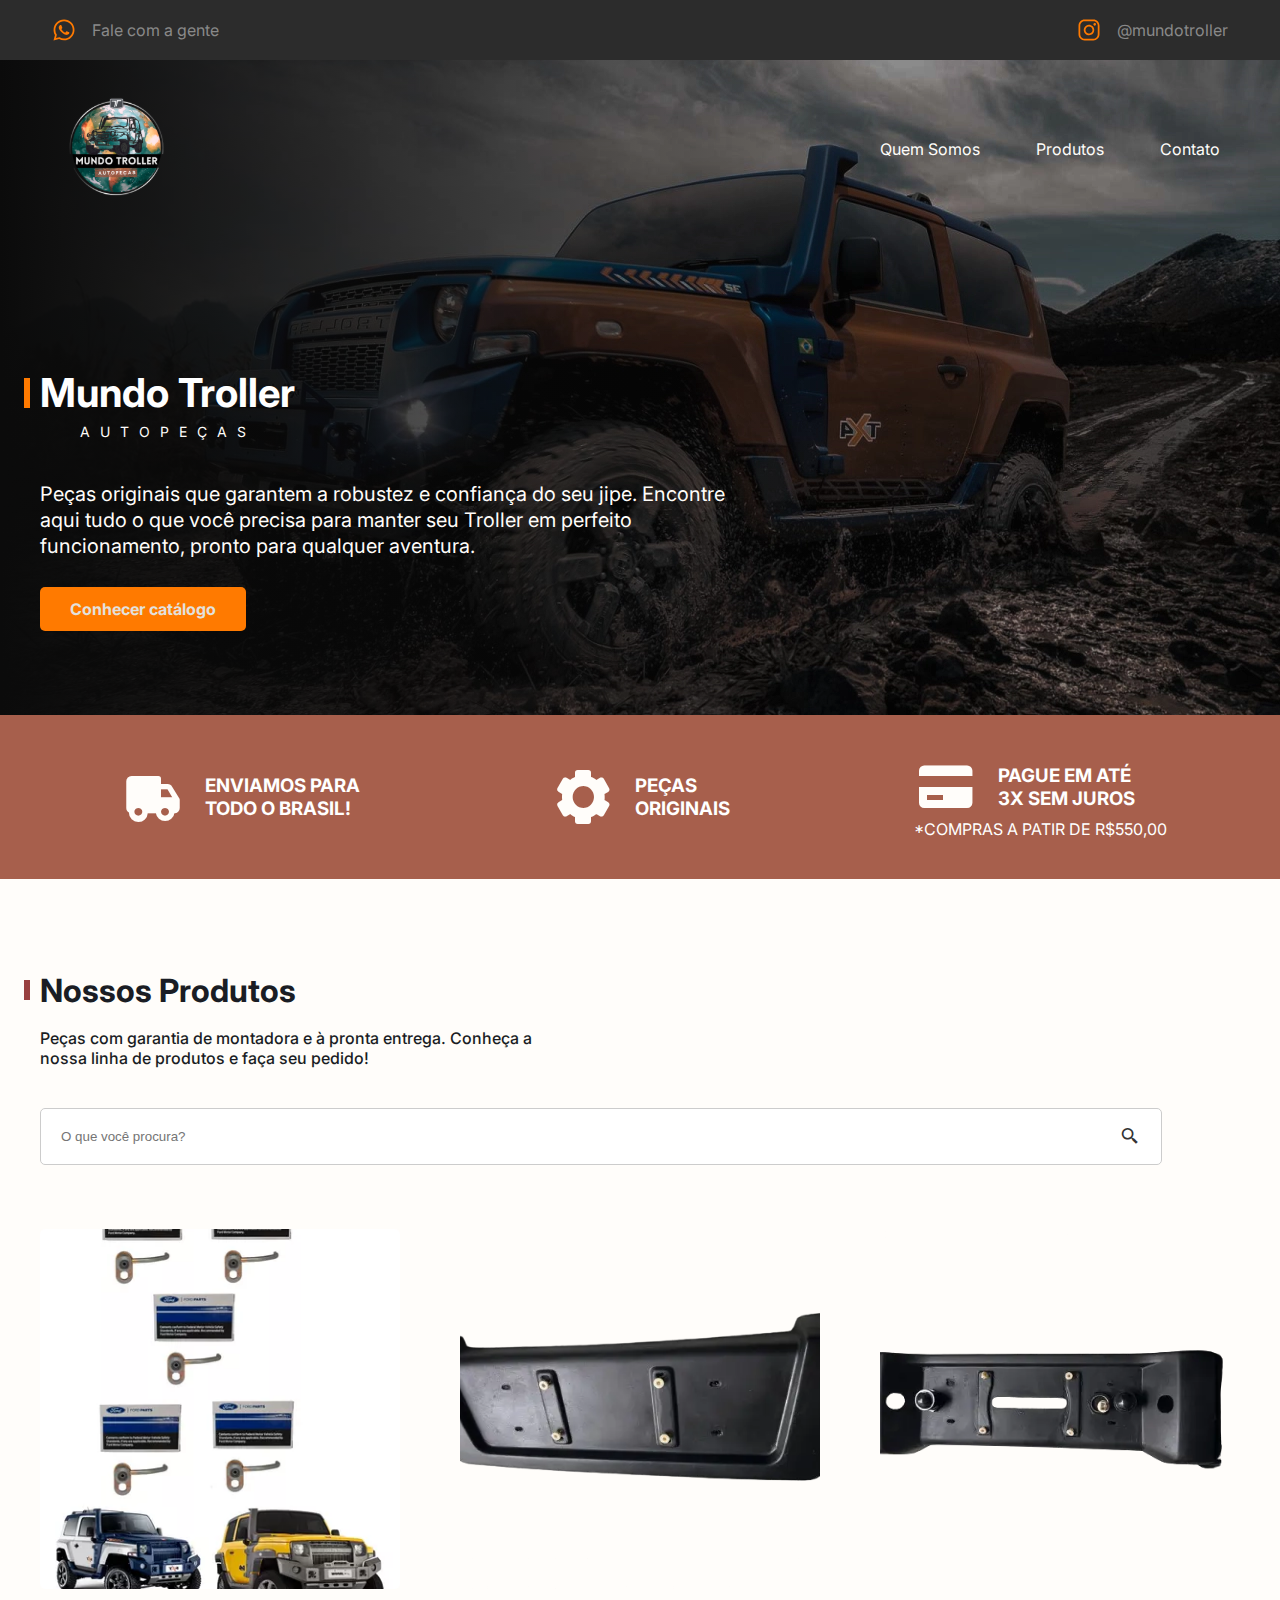
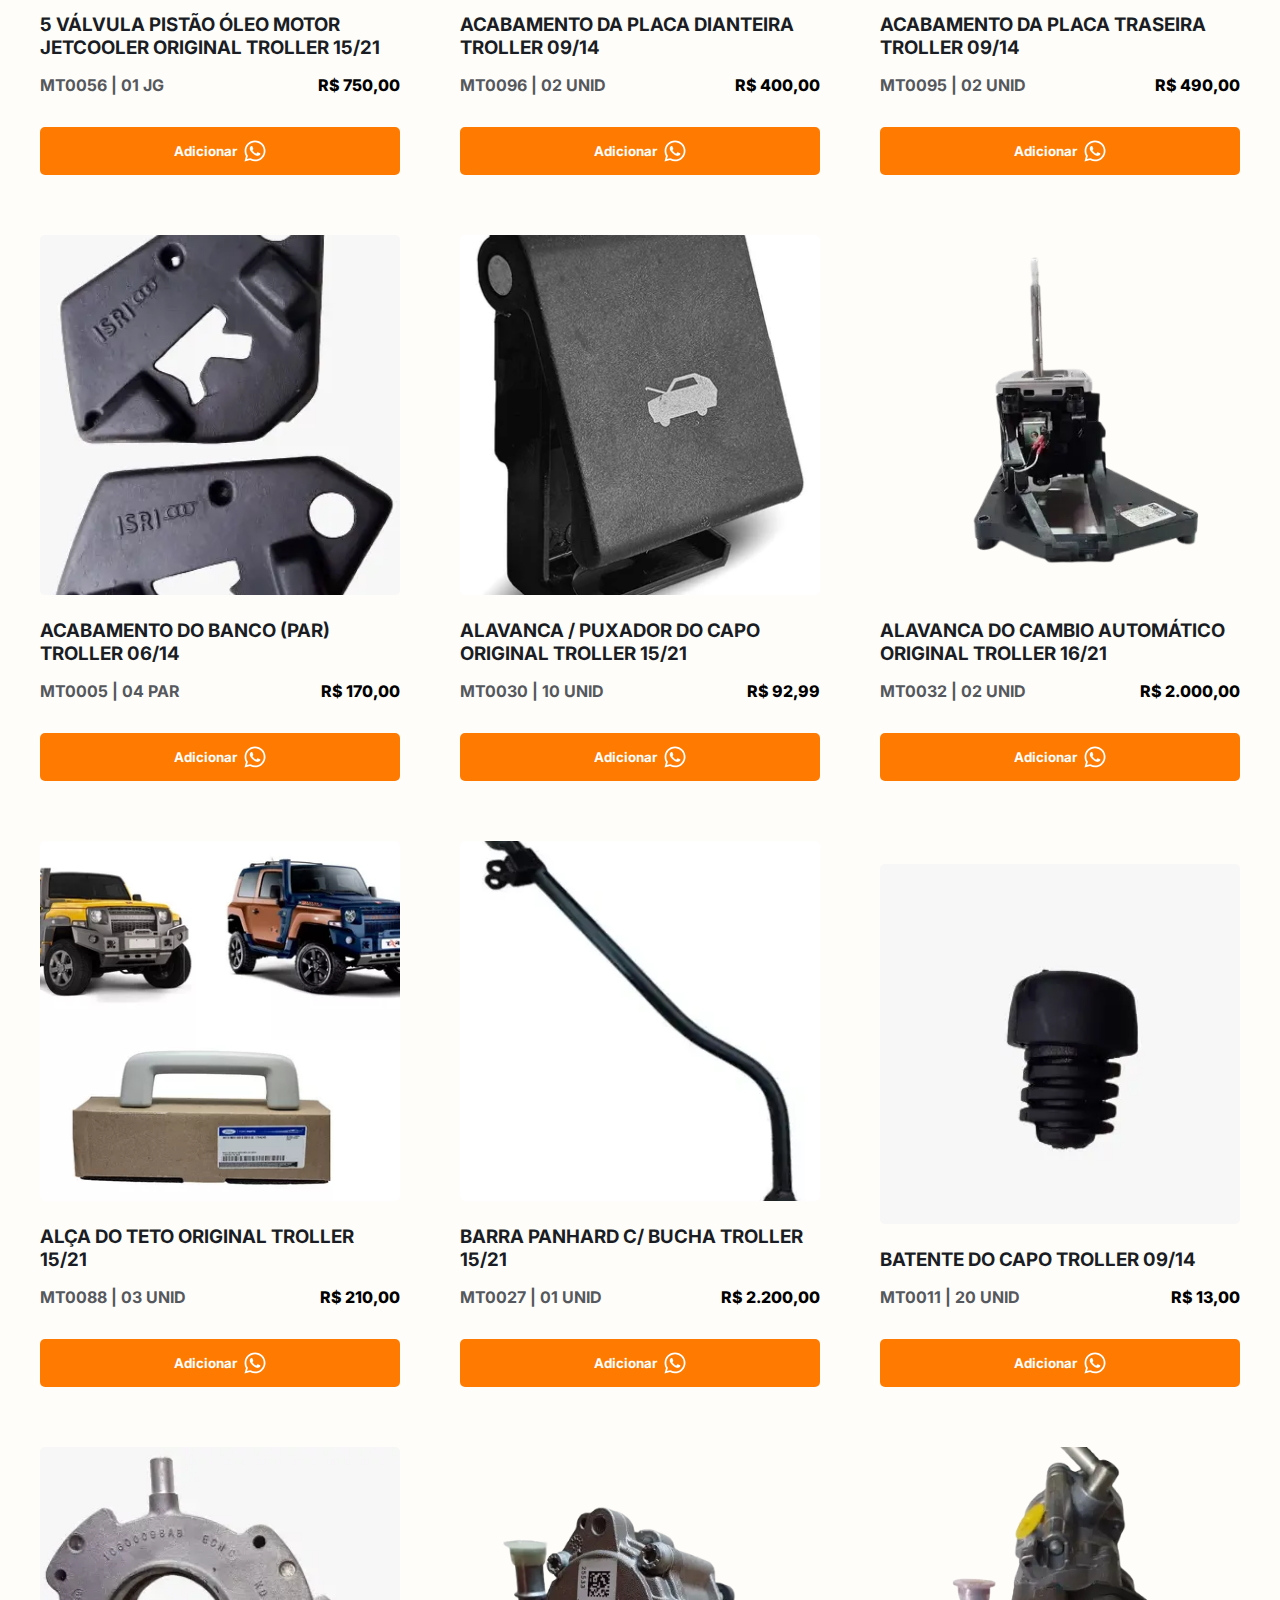
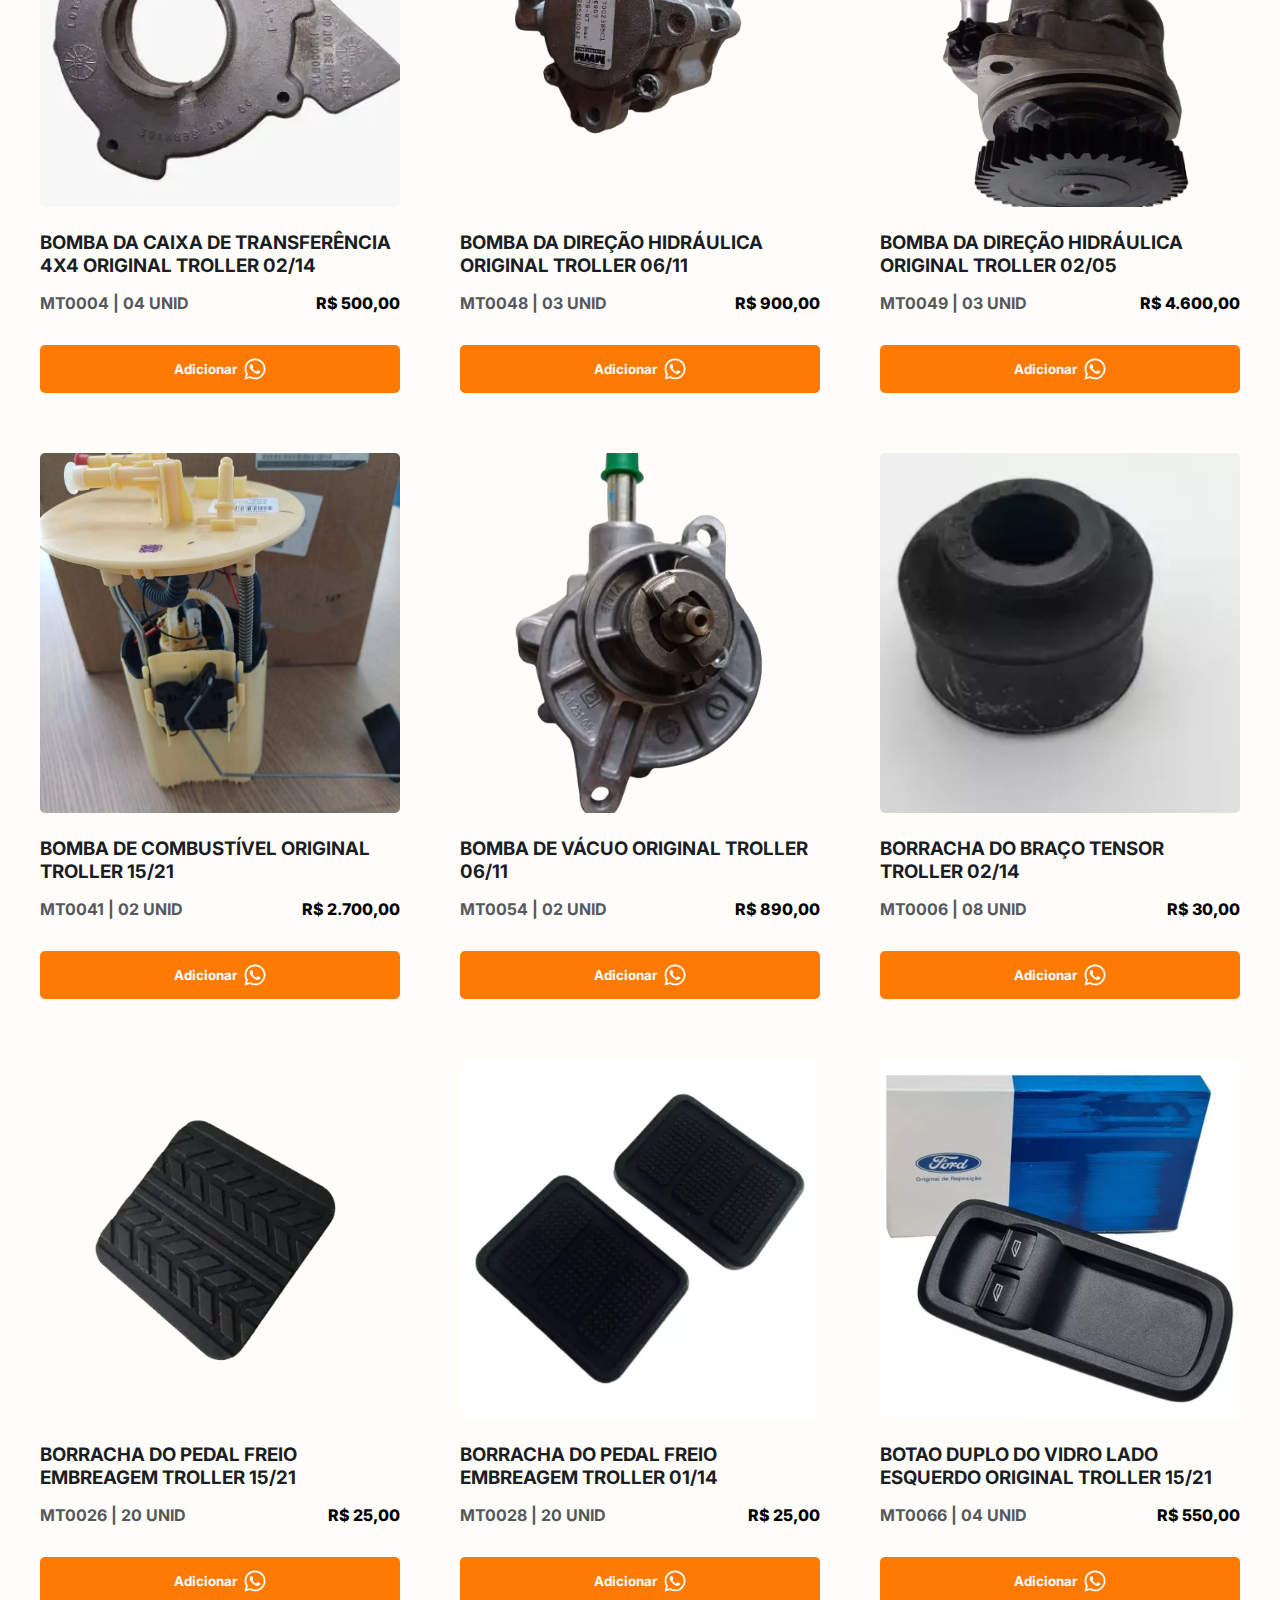
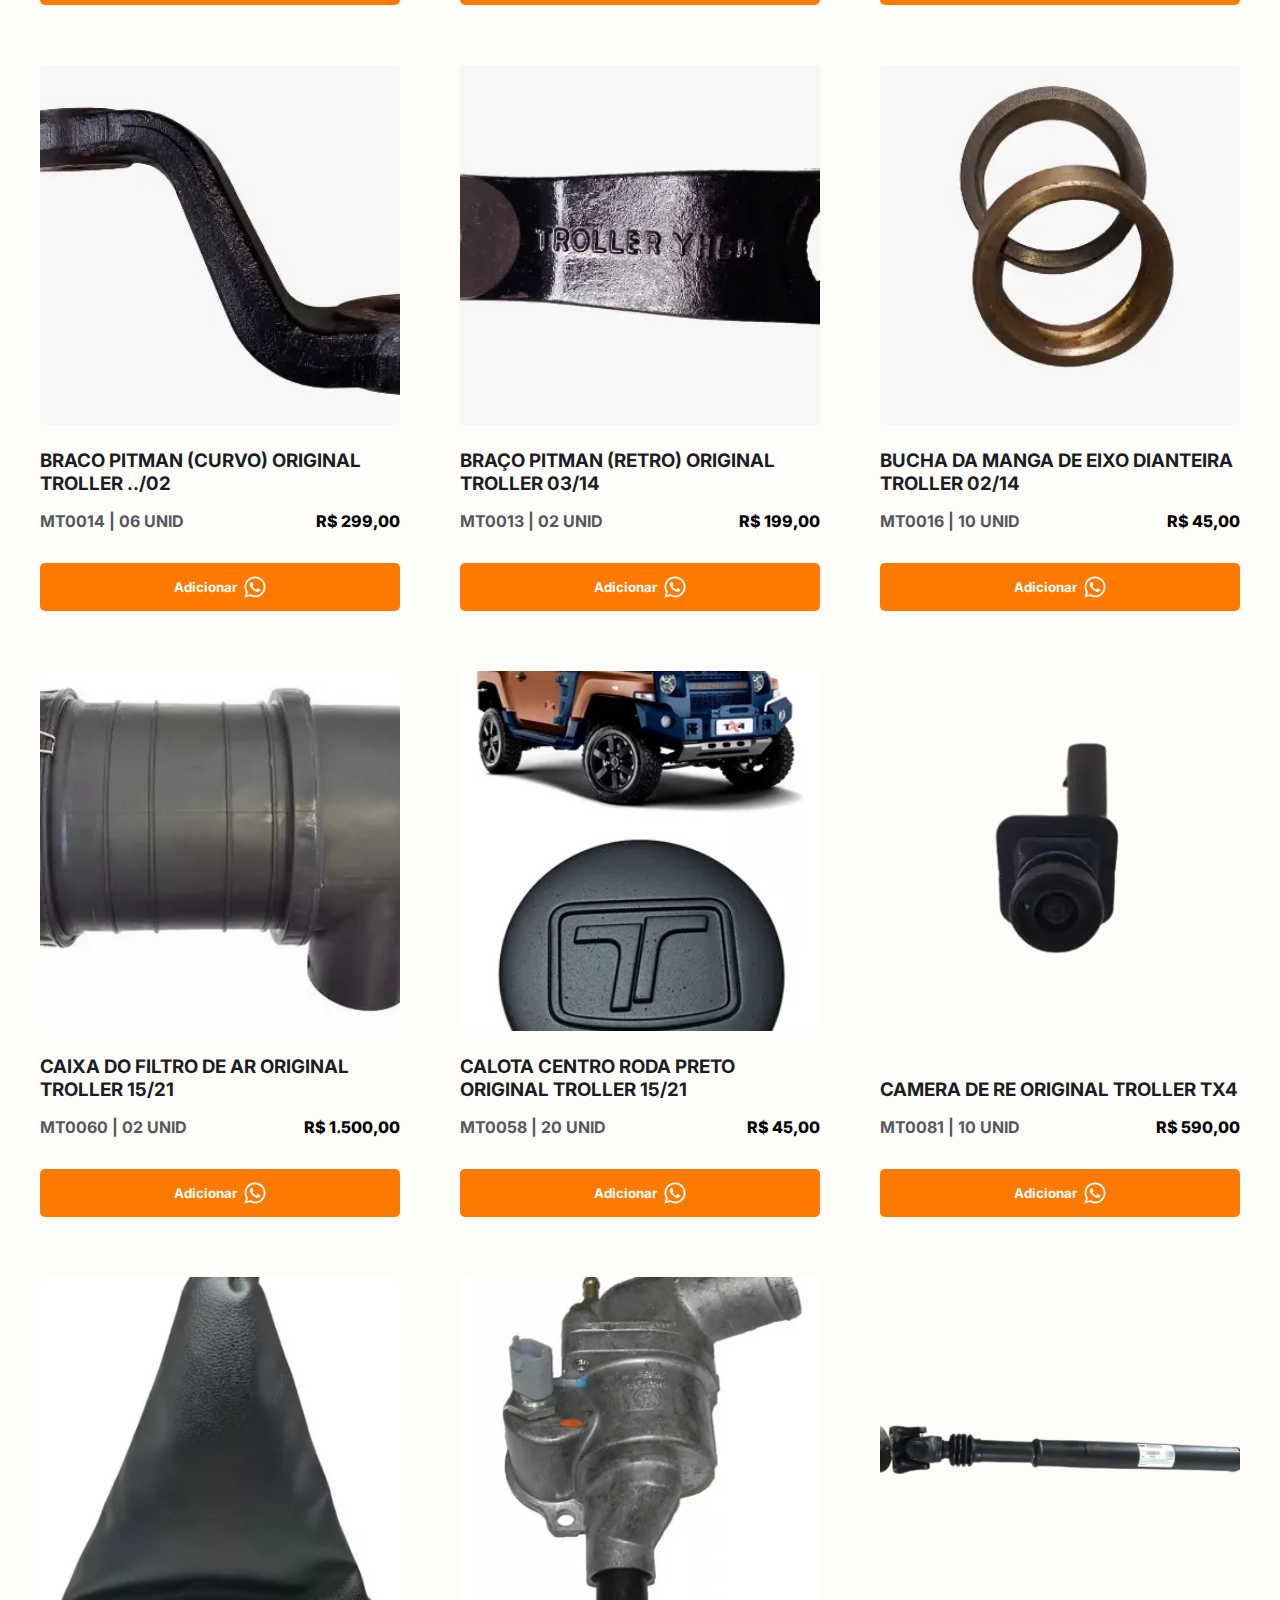
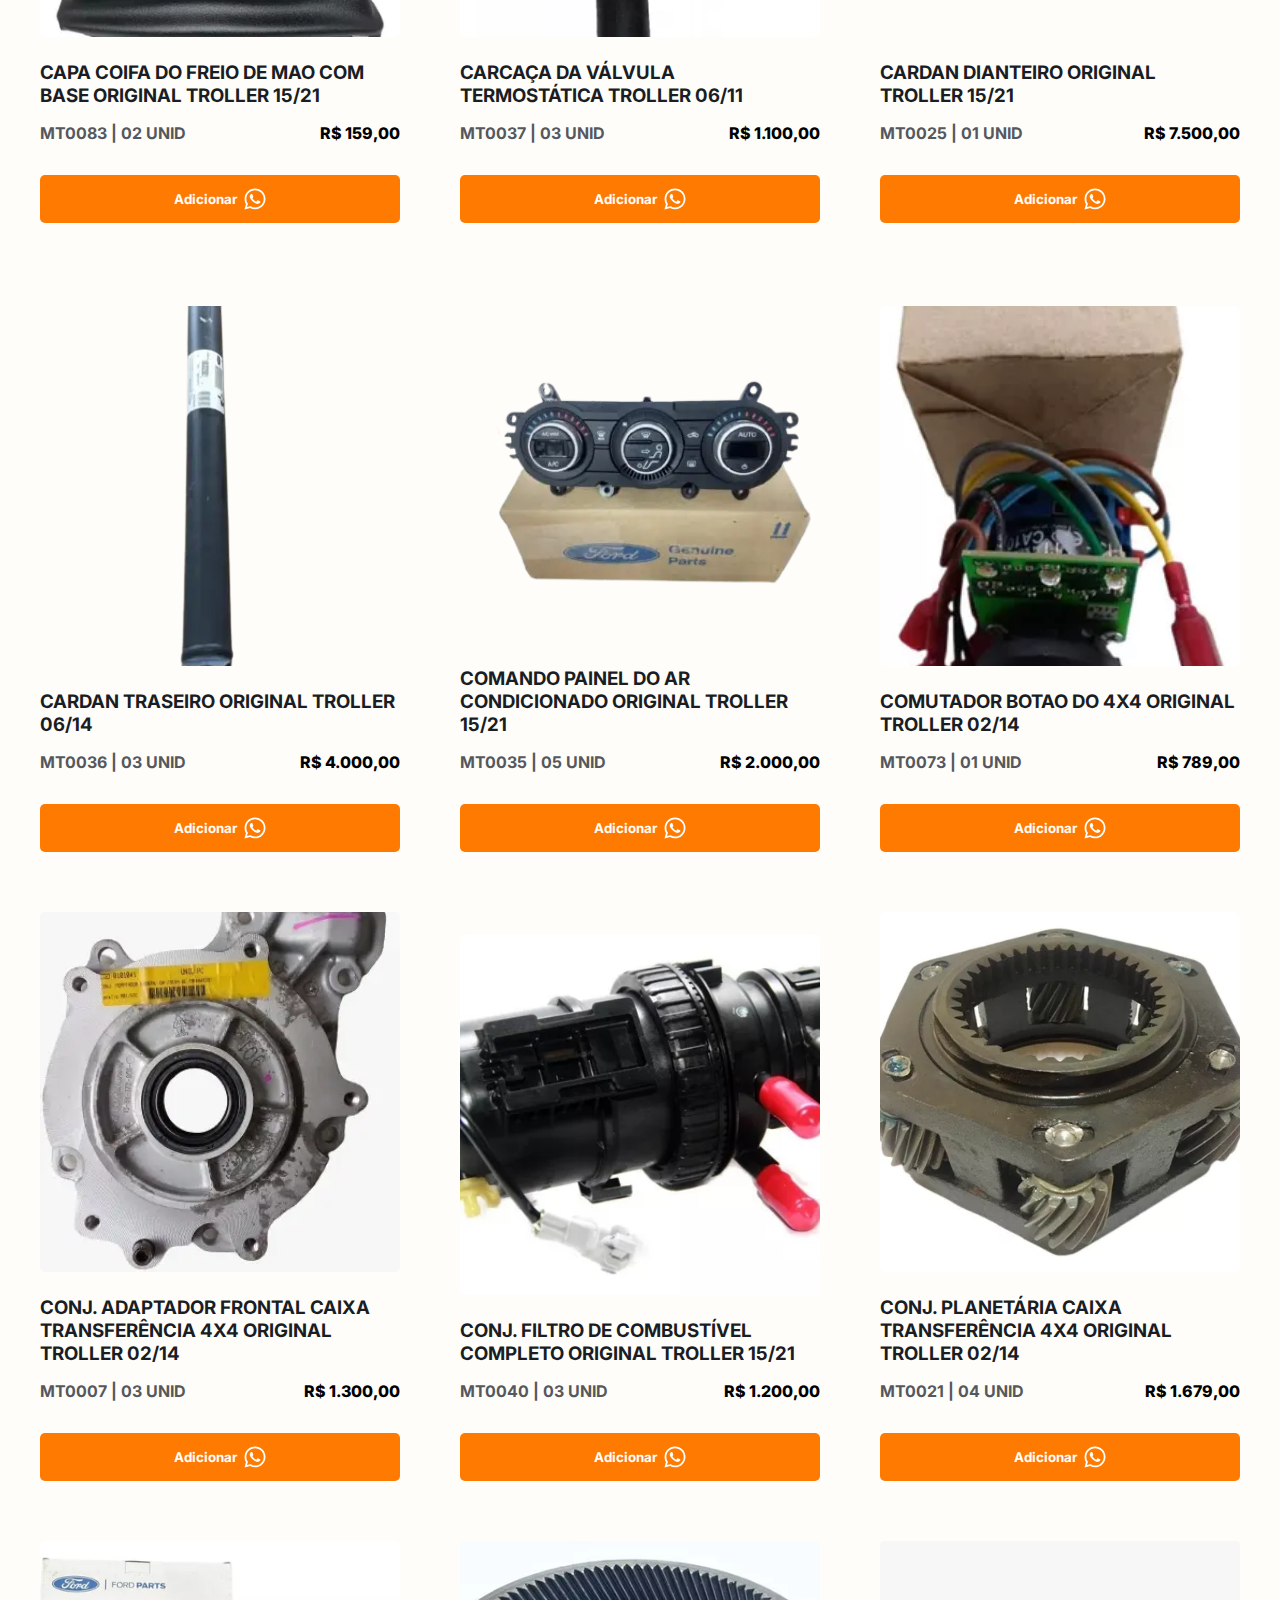
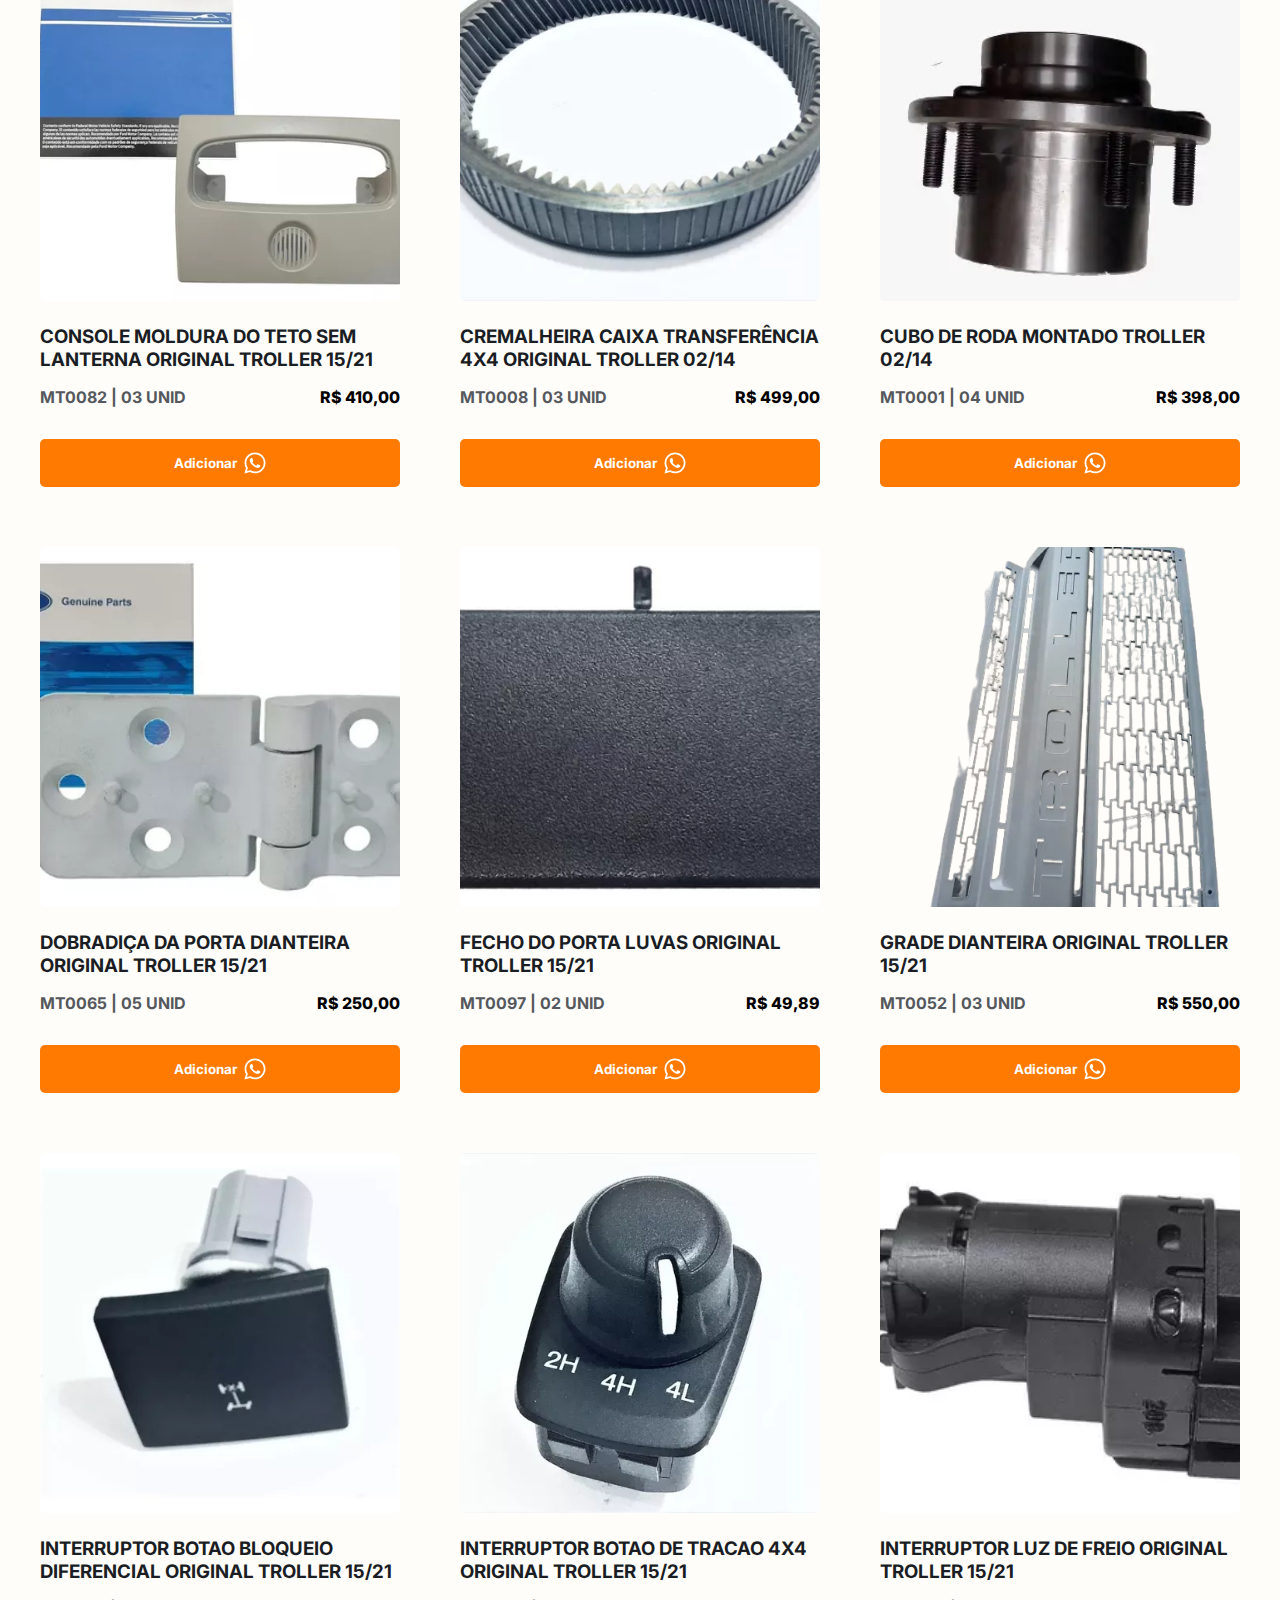
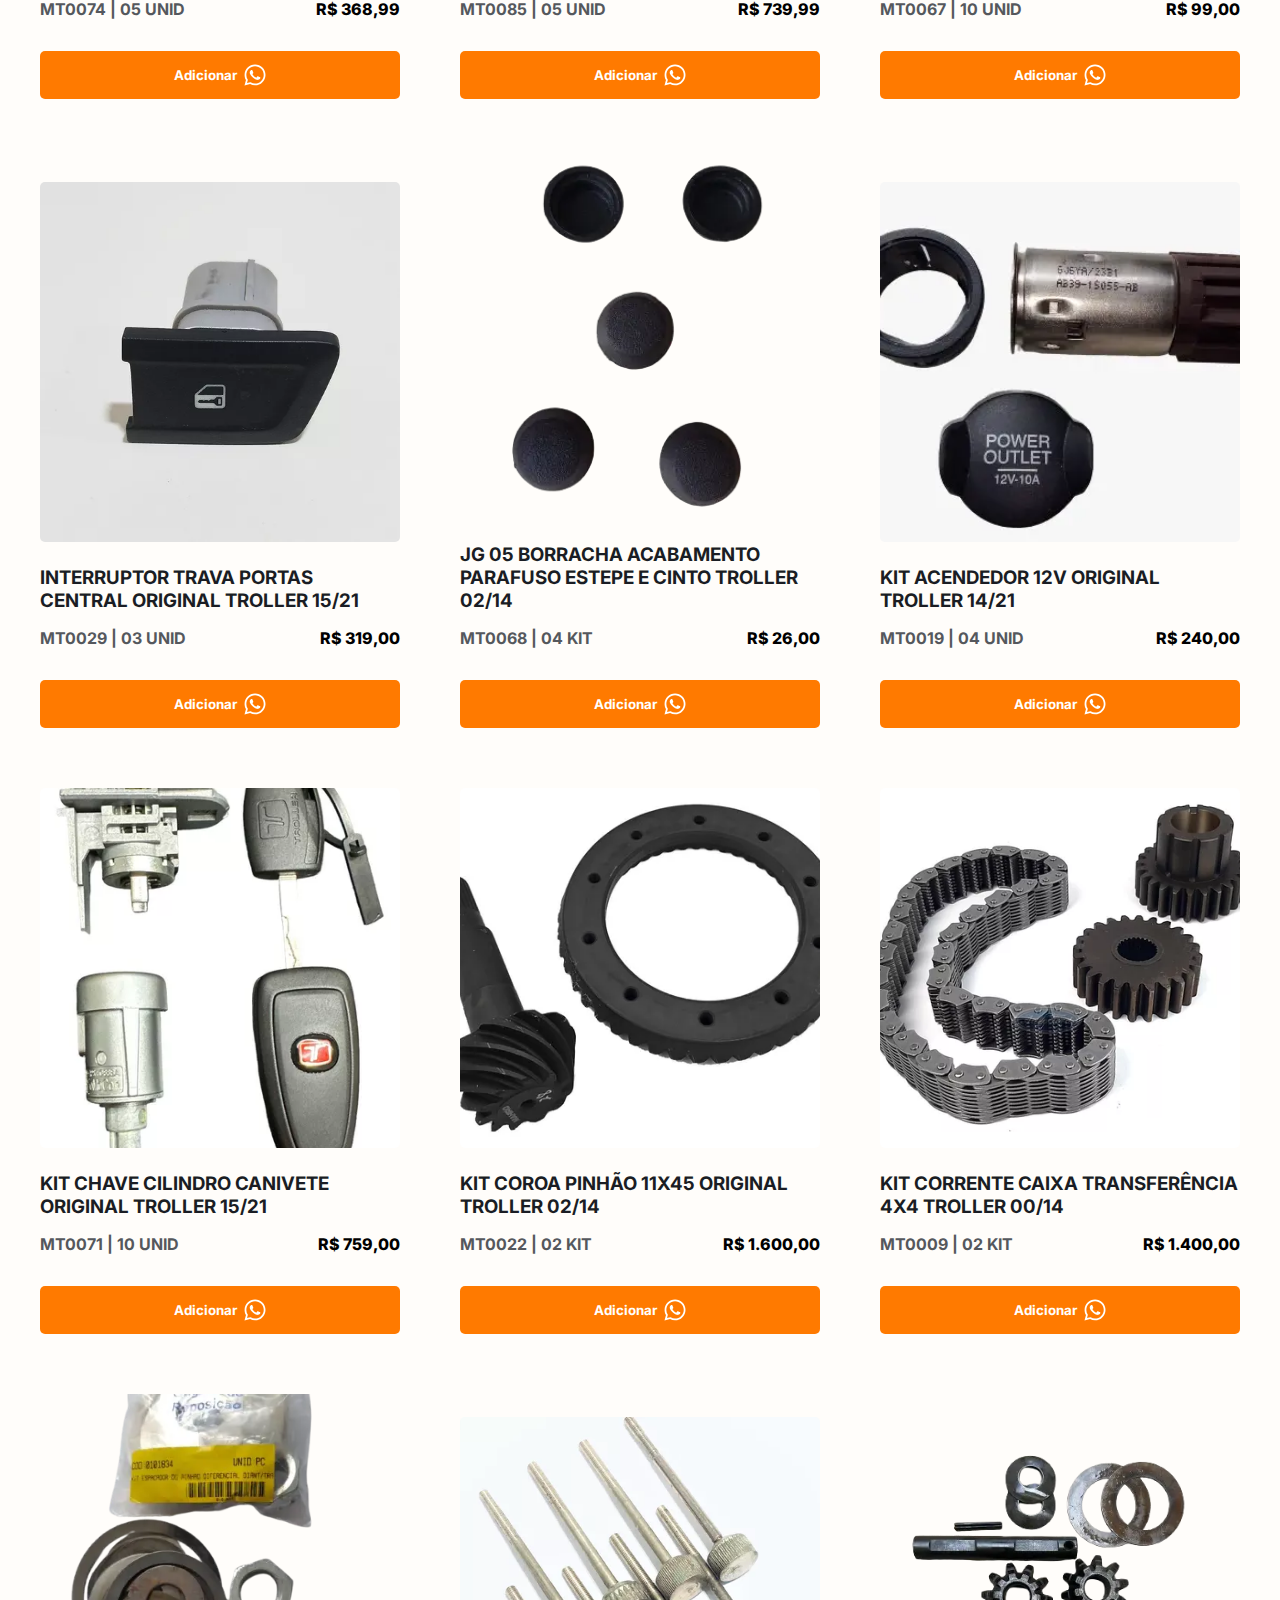
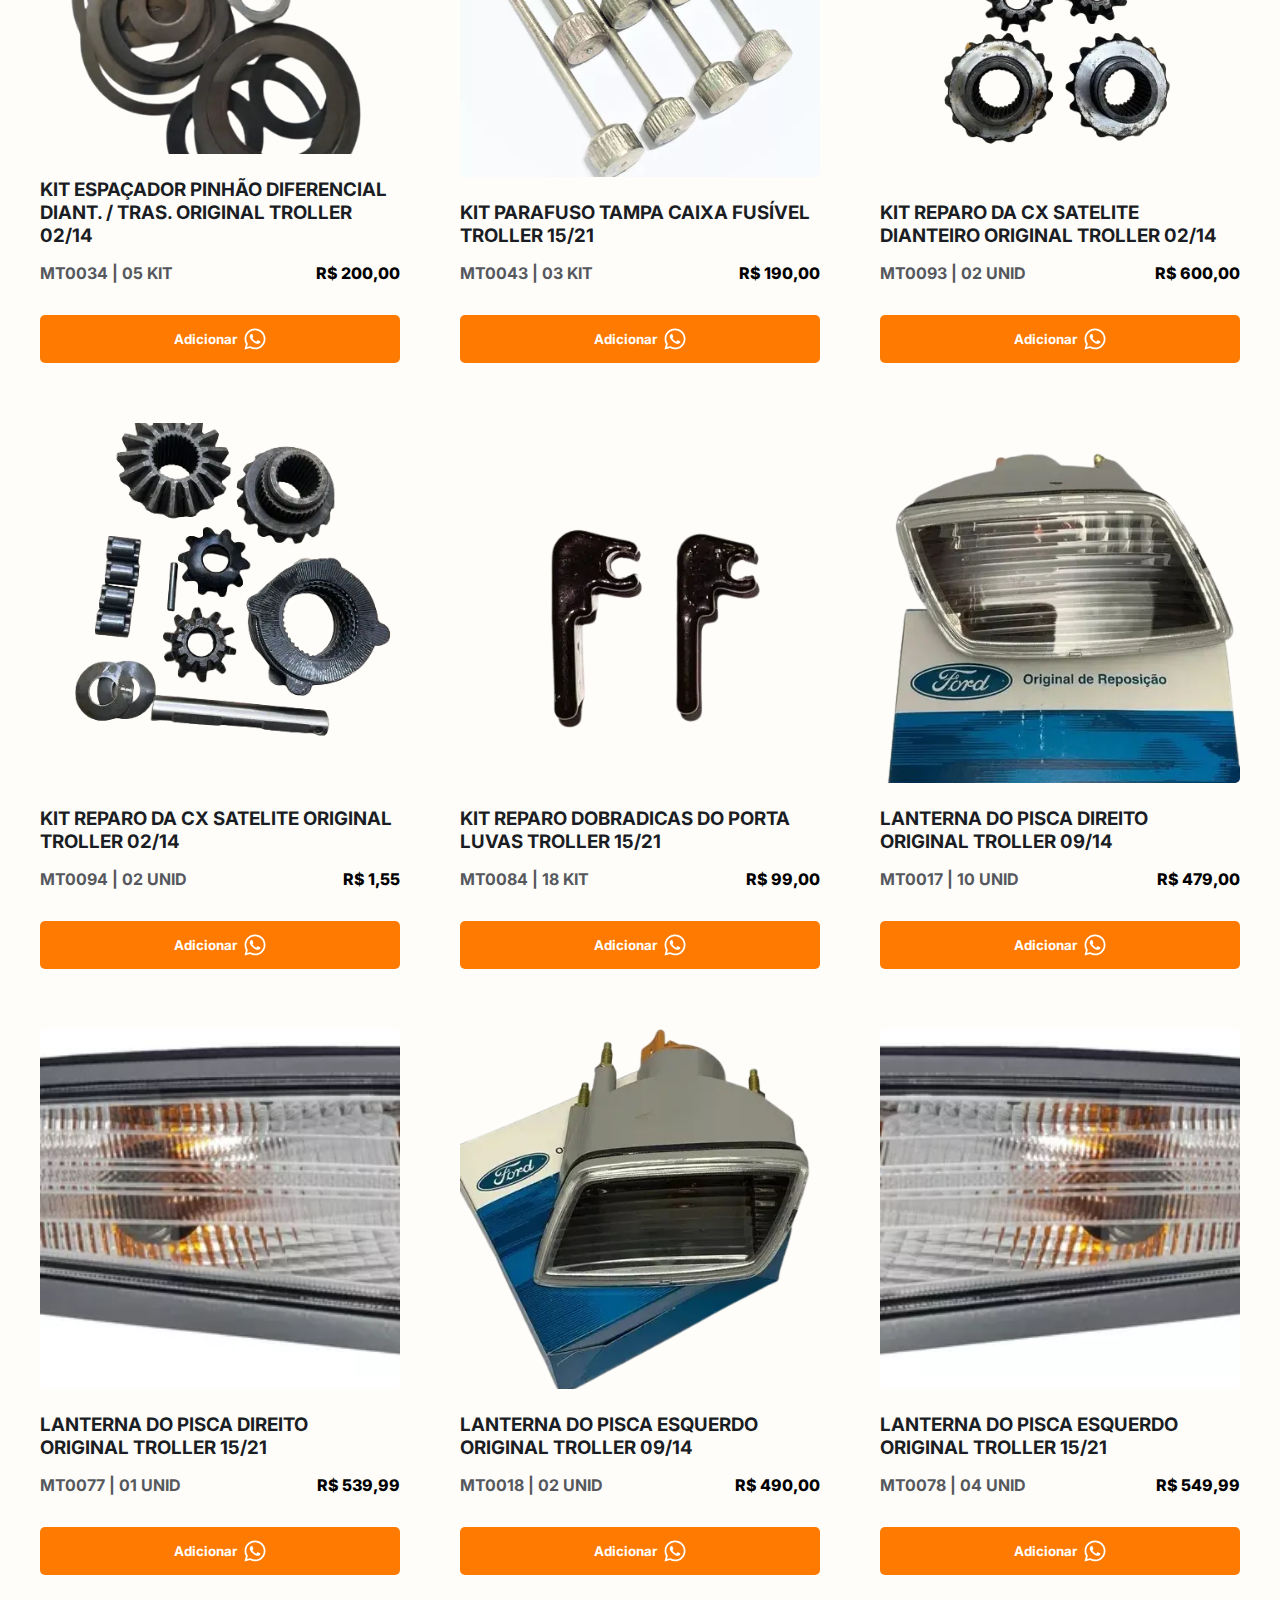
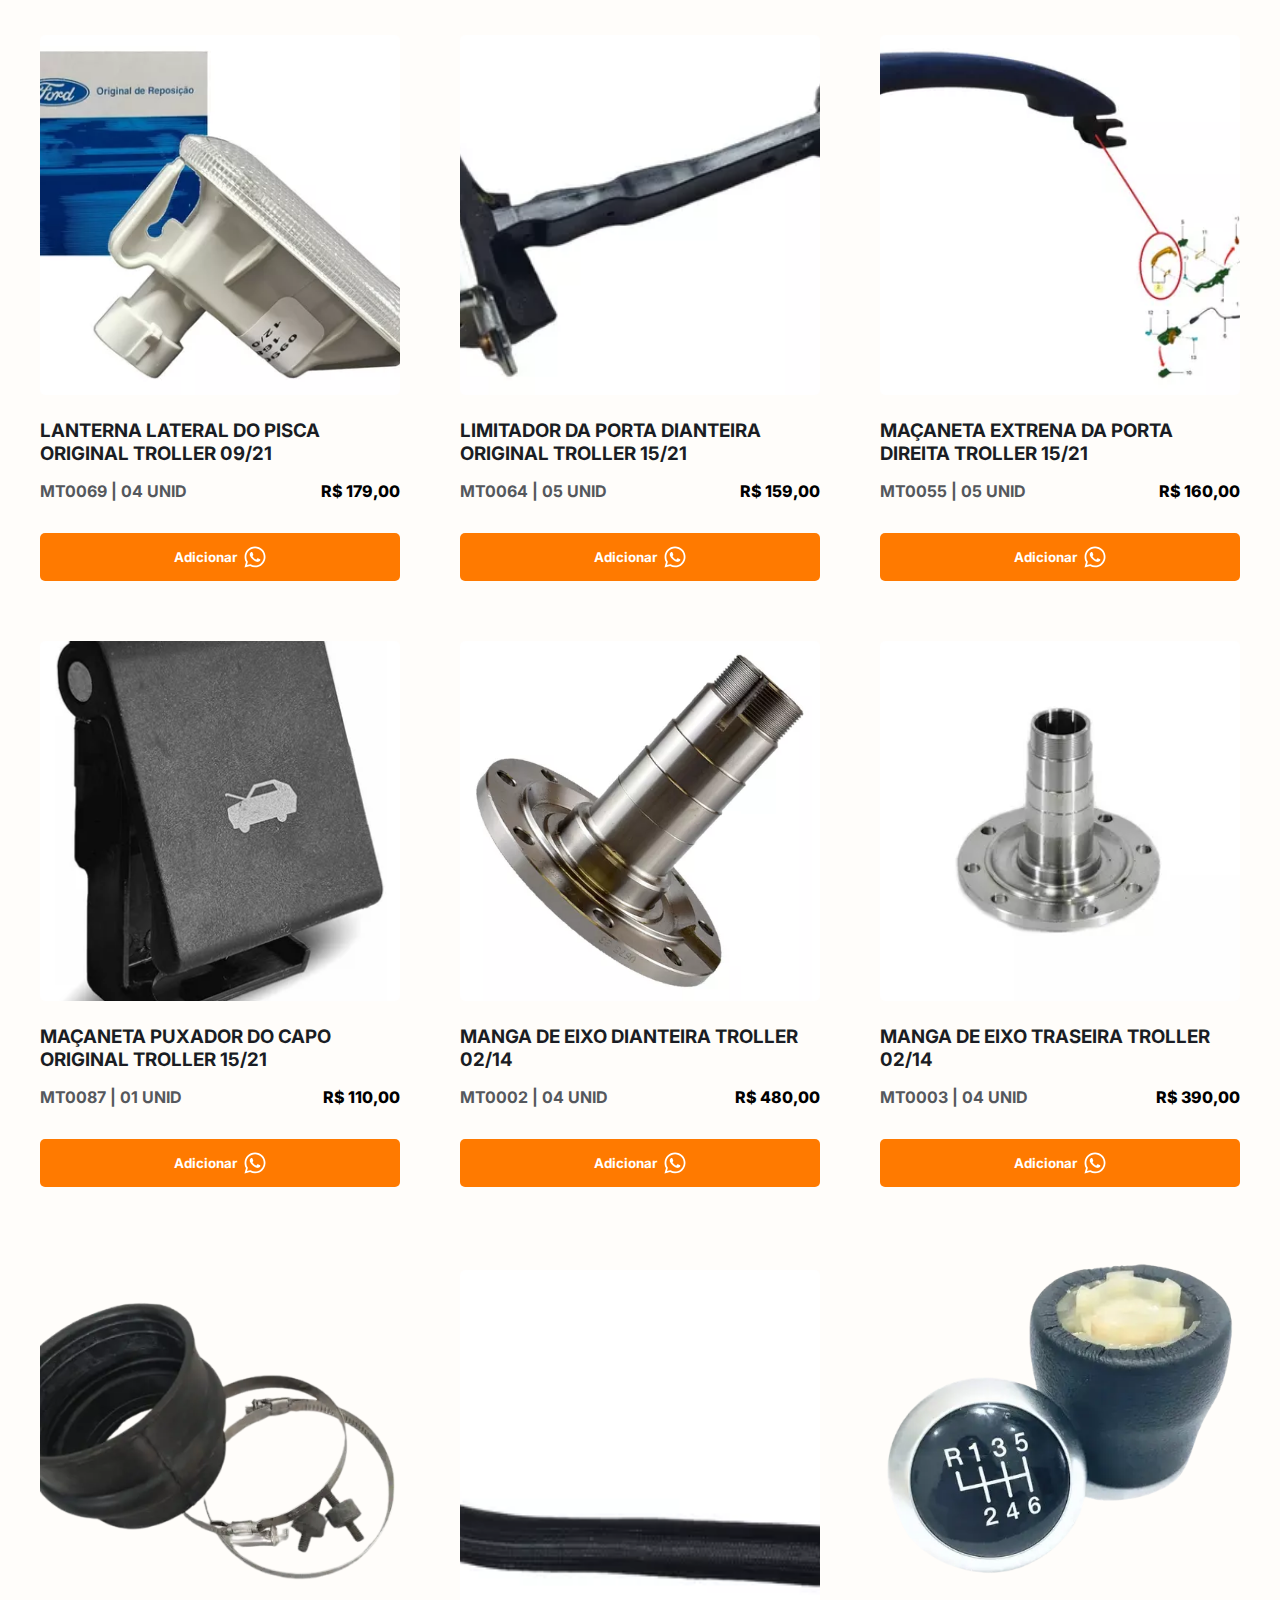
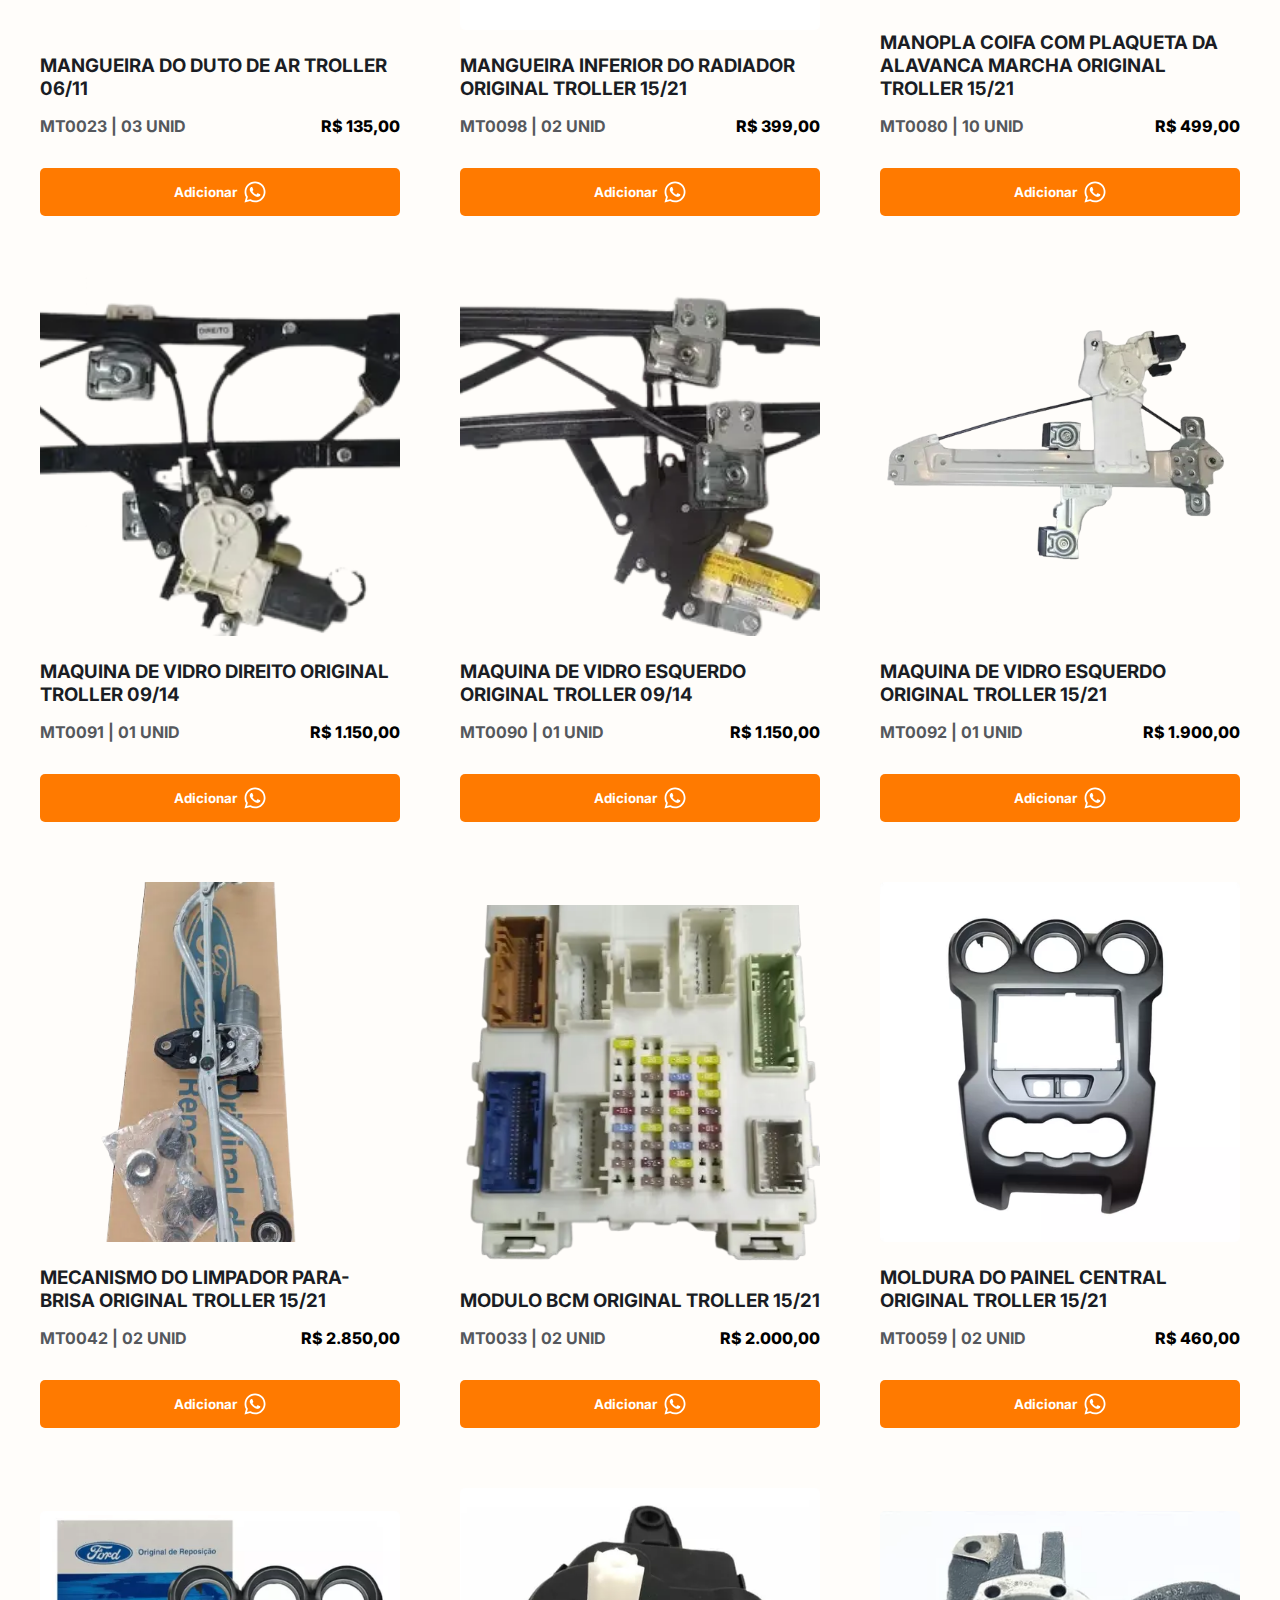
==== commit 5b4335b6: "ultima att" ====
--- a/index.html
+++ b/index.html
@@ -23,21 +23,20 @@
         <div class="header_secondary">
             <div>
                 <a class="wpp-utility-link"><img src="./assets/icons/logo-whatsapp.svg" alt="whatsapp">Fale com a
-                    gente!</a>
+                    gente</a>
             </div>
             <div>
-                <a href="https://www.instagram.com/mundotroller" target="_blank"> <img
-                        src="./assets/icons/logo-instagram.svg" alt="whatsapp"> @mundotroller</a>
+                <a href="https://www.instagram.com/mundotroller" target="_blank"> <img src="./assets/icons/logo-instagram.svg" alt="whatsapp"> @mundotroller</a>
             </div>
         </div>
         <div class="cover">
             <div class="gradient">
                 <div class="header_primary">
                     <img src="./assets/logo/logo.svg" alt="Logo mundo Jeep">
-                    <nav  class="menu js-menu">
+                    <nav class="menu js-menu">
                         <ul class="header_nav-primary">
                             <li>
-                                <a href="/sobre.html">Sobre</a>
+                                <a href="./sobre.html">Quem Somos</a>
                             </li>
                             <li>
                                 <a href="#products_container">Produtos</a>
@@ -59,7 +58,7 @@
                     </div>
                     <div class="main_content-btn">
                         <a href="#products_container">
-                            Conhecer Catálogo
+                            Conhecer catálogo
                         </a>
                     </div>
                 </main>
@@ -69,17 +68,17 @@
     <section class="cover-credit js-scroll">
         <div class="benefits_container">
             <div class="benefits_continer-item">
-                <h3>Enviamos para todo Brasil!</h3>
                 <i class='bx bxs-truck' style='color:#FFFDFA'></i>
+                <h3>ENVIAMOS PARA<br>TODO O BRASIL!</h3>
             </div>
             <div class="benefits_continer-item">
-                <h3>Peças originais</h3>
                 <i class='bx bxs-cog' style='color:#FFFDFA'></i>
+                <h3>PEÇAS<br>ORIGINAIS</h3>
             </div>
             <div class="benefits_continer-item-credit">
                 <div>
-                    <h3>Pague em até 3x sem juros</h3>
                     <i class='bx bxs-credit-card' style='color:#FFFDFA'></i>
+                    <h3>PAGUE EM ATÉ<br>3X SEM JUROS</h3>
                 </div>
                 <p>*COMPRAS A PATIR DE R$550,00</p>
             </div>
@@ -91,8 +90,7 @@
             <p>Peças com garantia de montadora e à pronta entrega. Conheça a nossa linha de produtos e faça seu pedido!
             </p>
             <div class="search-box">
-                <input type="text" placeholder="O que você procura?" class="search-input" id="input-products"
-                    onkeyup="filter()">
+                <input type="text" placeholder="O que você procura?" class="search-input" id="input-products" onkeyup="filter()">
                 <button class="search-button">
                     <i class='bx bx-search-alt-2'></i>
                 </button>
@@ -119,24 +117,29 @@
             <div class="footer-contato">
                 <h4>CONTATO</h4>
                 <div class="footer-contato-subtitles">
-                    <a class="wpp-utility-link"><i class='bx bxl-whatsapp'></i>Juliana - (85)
-                        98863-5640</a>
                     <a href="tel:+5585987731640"><i class='bx bx-phone'></i>Roberto - (85) 987731640</a>
-                    <a href="https://www.instagram.com/mundotroller" target="_blank"><i
-                            class='bx bxl-instagram'></i>@mundotroller</a>
+                    <a class="wpp-utility-link"><i class='bx bxl-whatsapp'></i>Juliana - (85) 98863-5640</a>
+                    <a href="https://www.instagram.com/mundotroller" target="_blank"><i class='bx bxl-instagram'></i>@mundotroller</a>
+
+                    <div class="footer-contato-subtitles">
+                        <p><i class='bx bx-current-location'></i>Rua das Araras 61, bairro Pires Façanha,<br>CEP 61.775-286, Eusébio Ceará</p>
+                    </div>
                 </div>
             </div>
-            <div class="footer-contato">
+
+            <!-- 
+            <div hidden class="footer-contato">
                 <h4>ENDEREÇO</h4>
                 <div class="footer-contato-subtitles">
-                    <p><i class='bx bx-current-location'></i>Rua do São Cervejeiro, 300 <br>
-                        Fortaleza - CE</p>
+                    <p><i class='bx bx-current-location'></i>Rua das Araras 61, bairro Pires Façanha, CEP 61.775-286, Eusébio Ceará</p>
                     <p><i class='bx bx-time-five'></i> De Seg. à Sab.
                         das 07:00h às 18:00h</p>
                 </div>
             </div>
+            -->
+
             <div class="footer-footer">
-                <p>Mundo Troller - cnpj: 124.456789/0001-12 © Alguns direitos reservados.</p>
+                <p>Mundo Troller - cnpj: 38.070.218/0001-95 © Alguns direitos reservados.<br>Desenvolvido por <a target="_blank" class="pub-footer" href="https://www.instagram.com/jangada.tech?igsh=MWZ2Yjg0MzRkNHp6ZA==">Jangada Tech</a> em parceria com <a target="_blank" class="pub-footer" href="https://www.instagram.com/avoantedigital?igsh=MTVkOGQ4d2Exa3N3dQ==">Avoante</a>.</p>
             </div>
         </div>
     </footer>
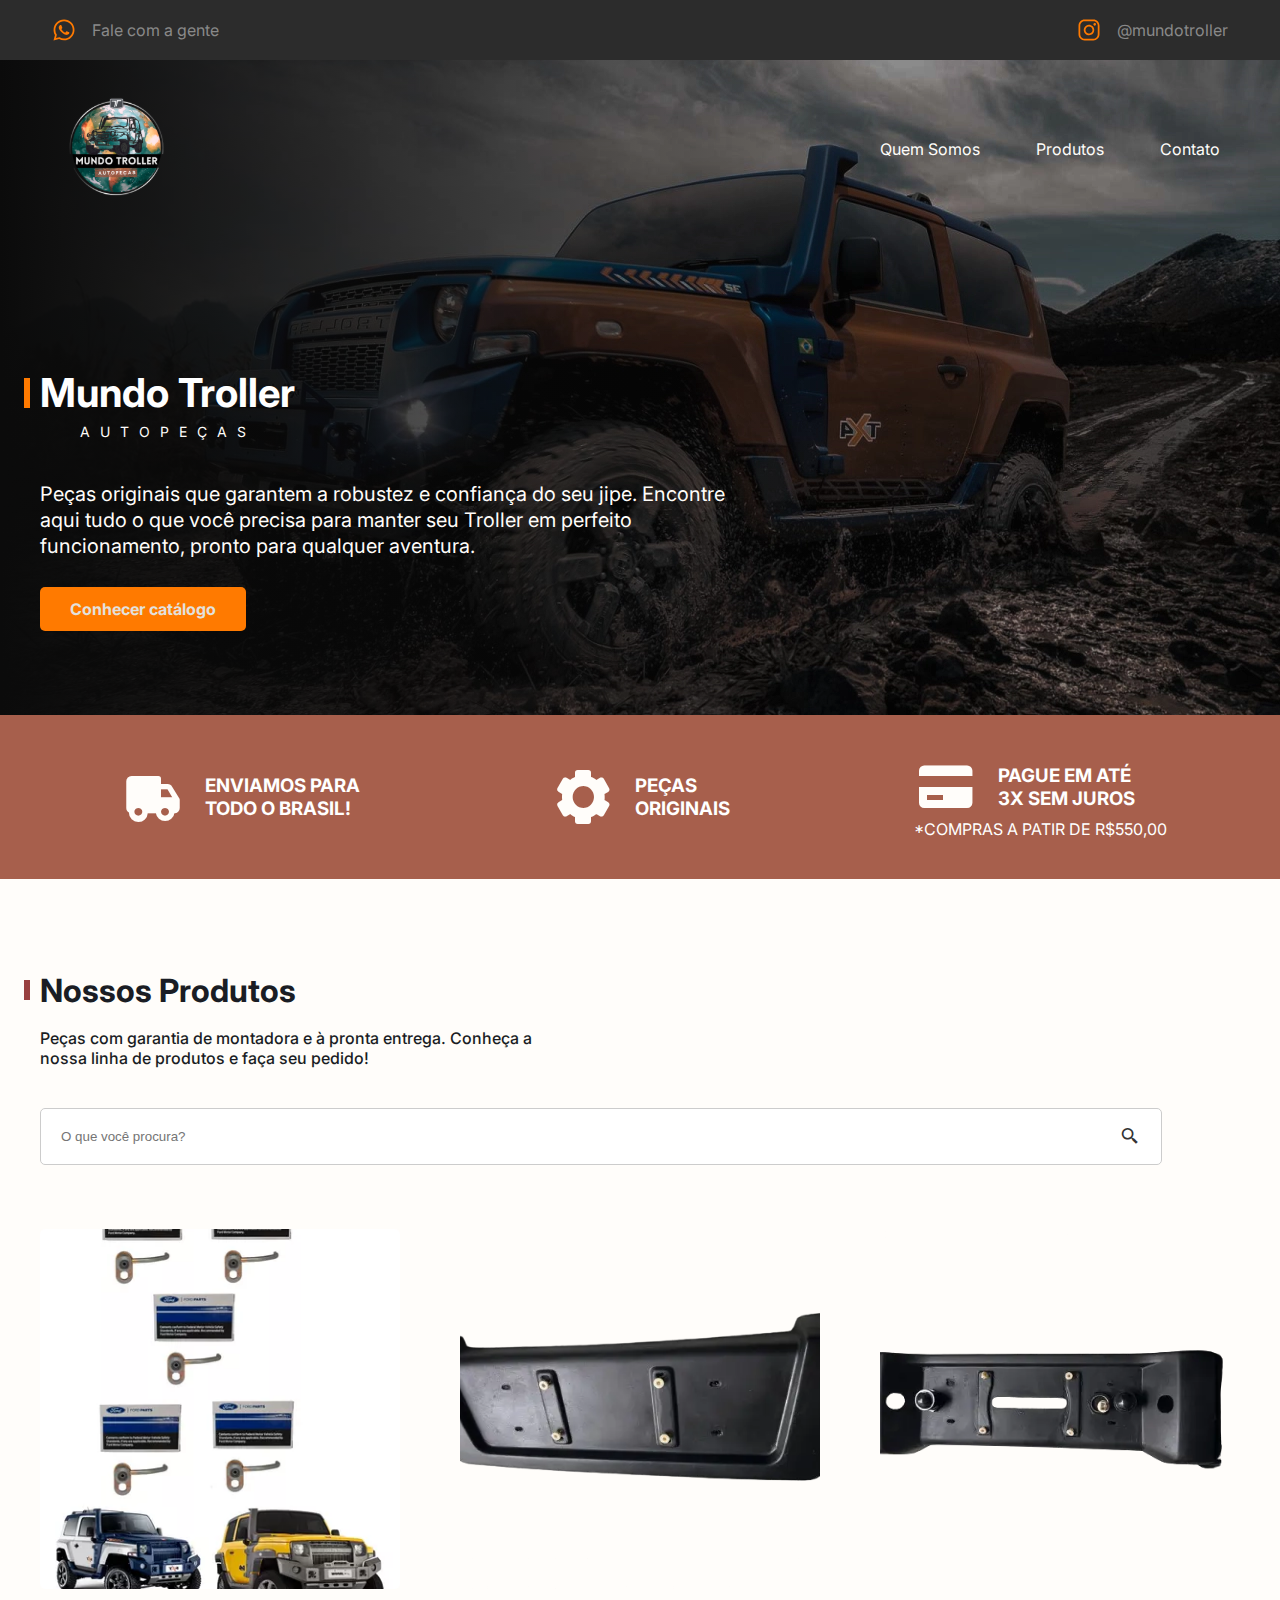
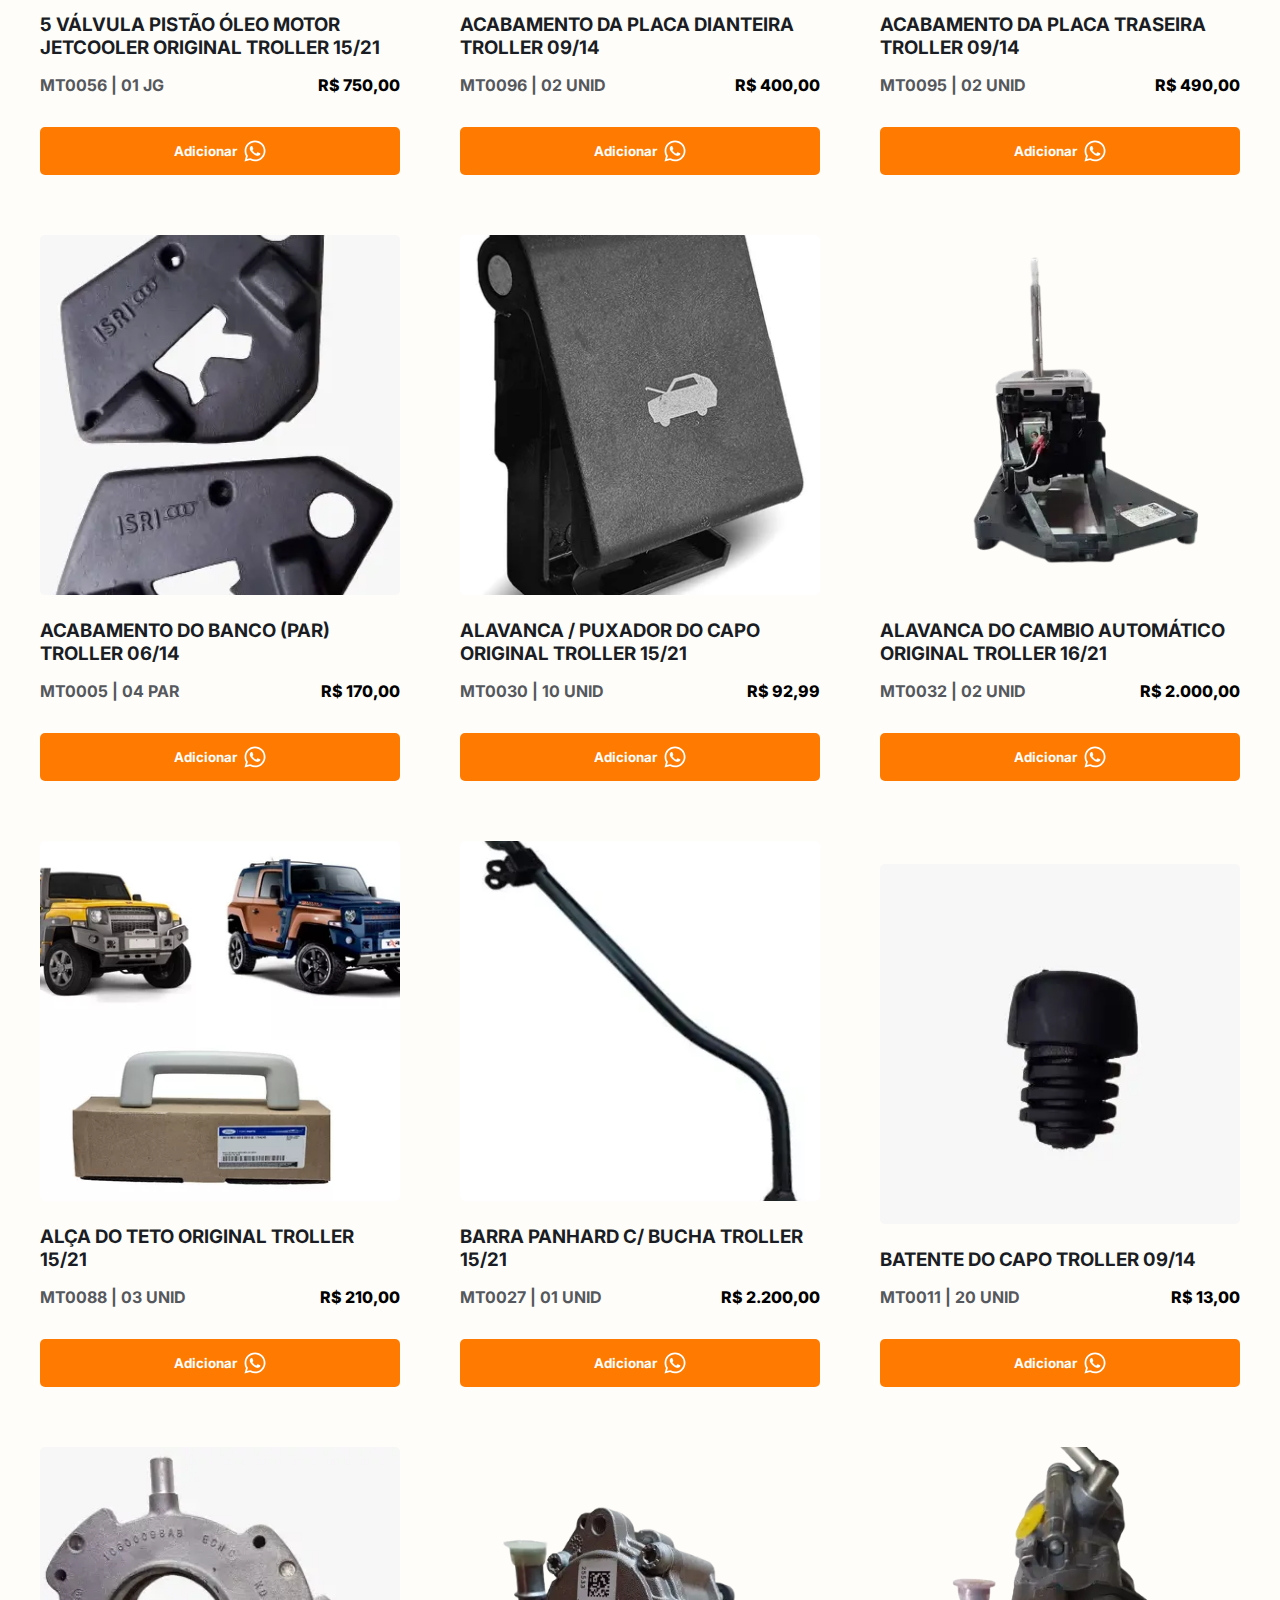
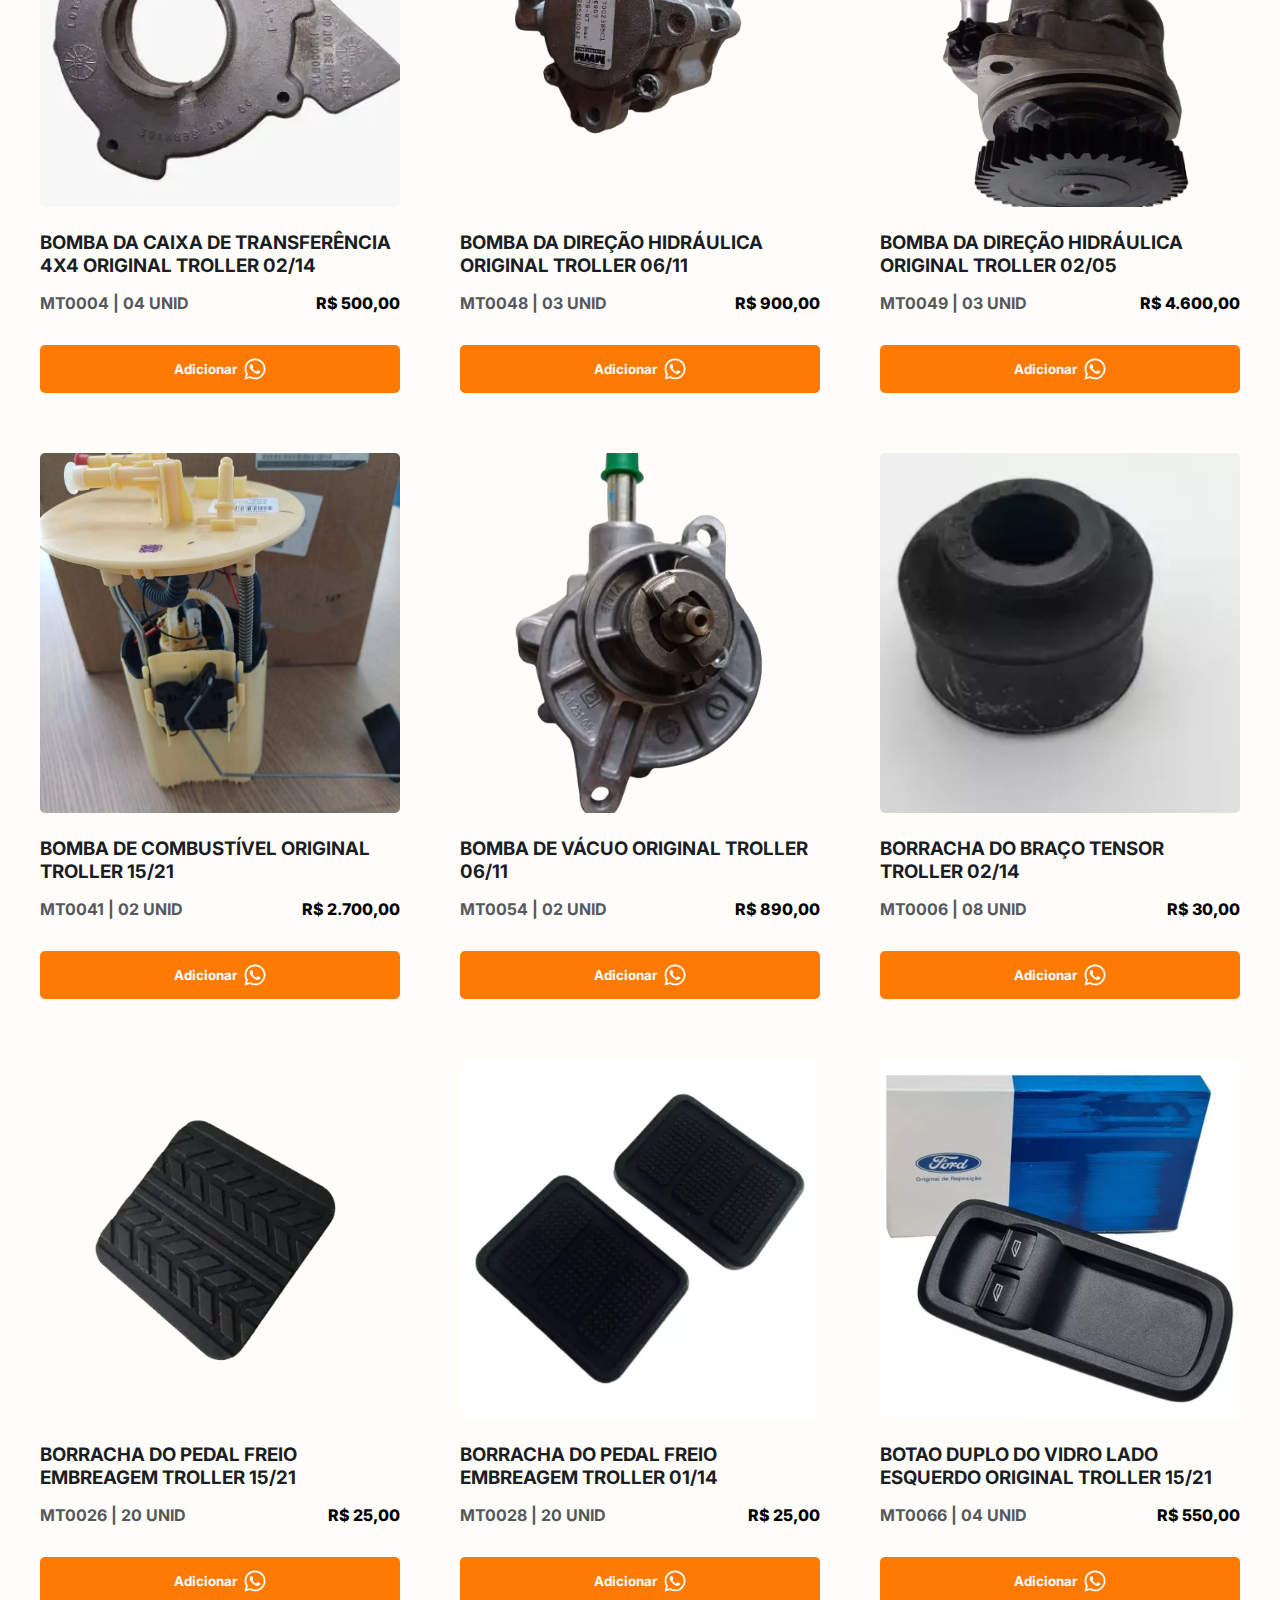
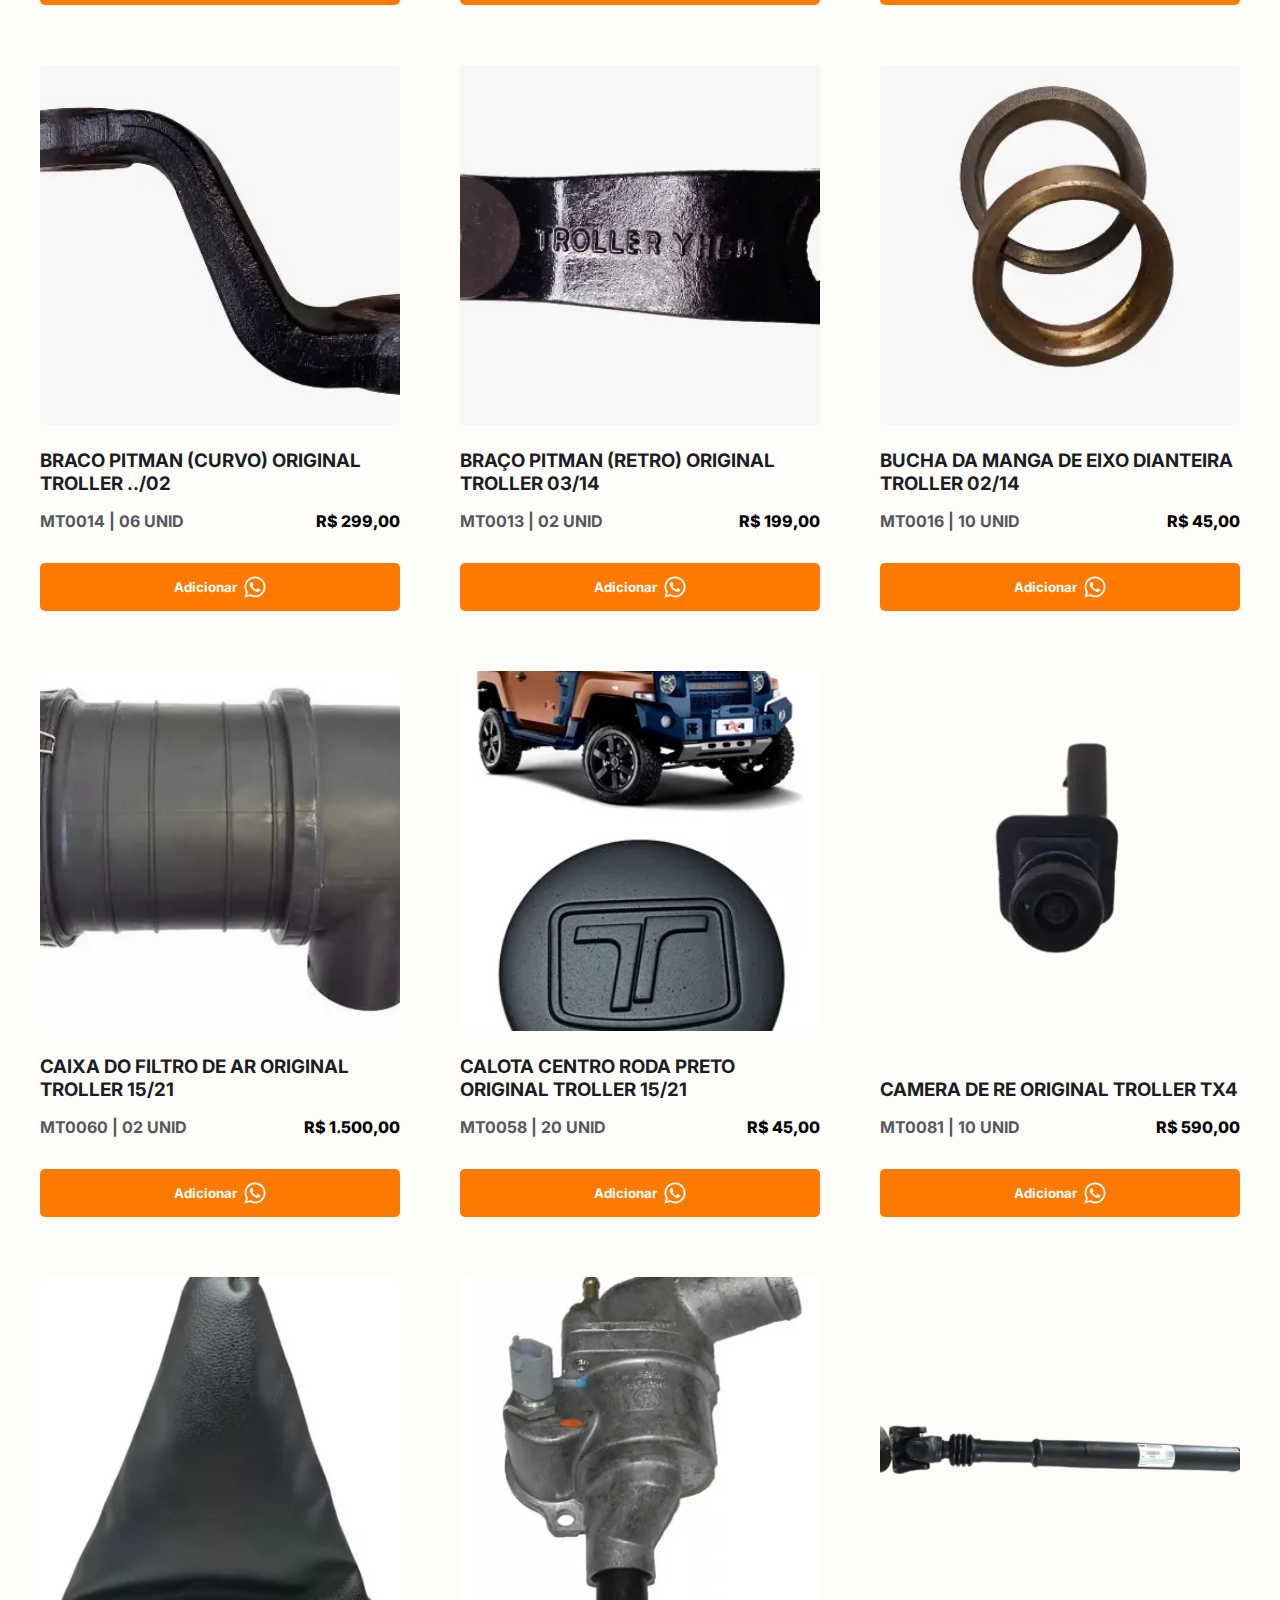
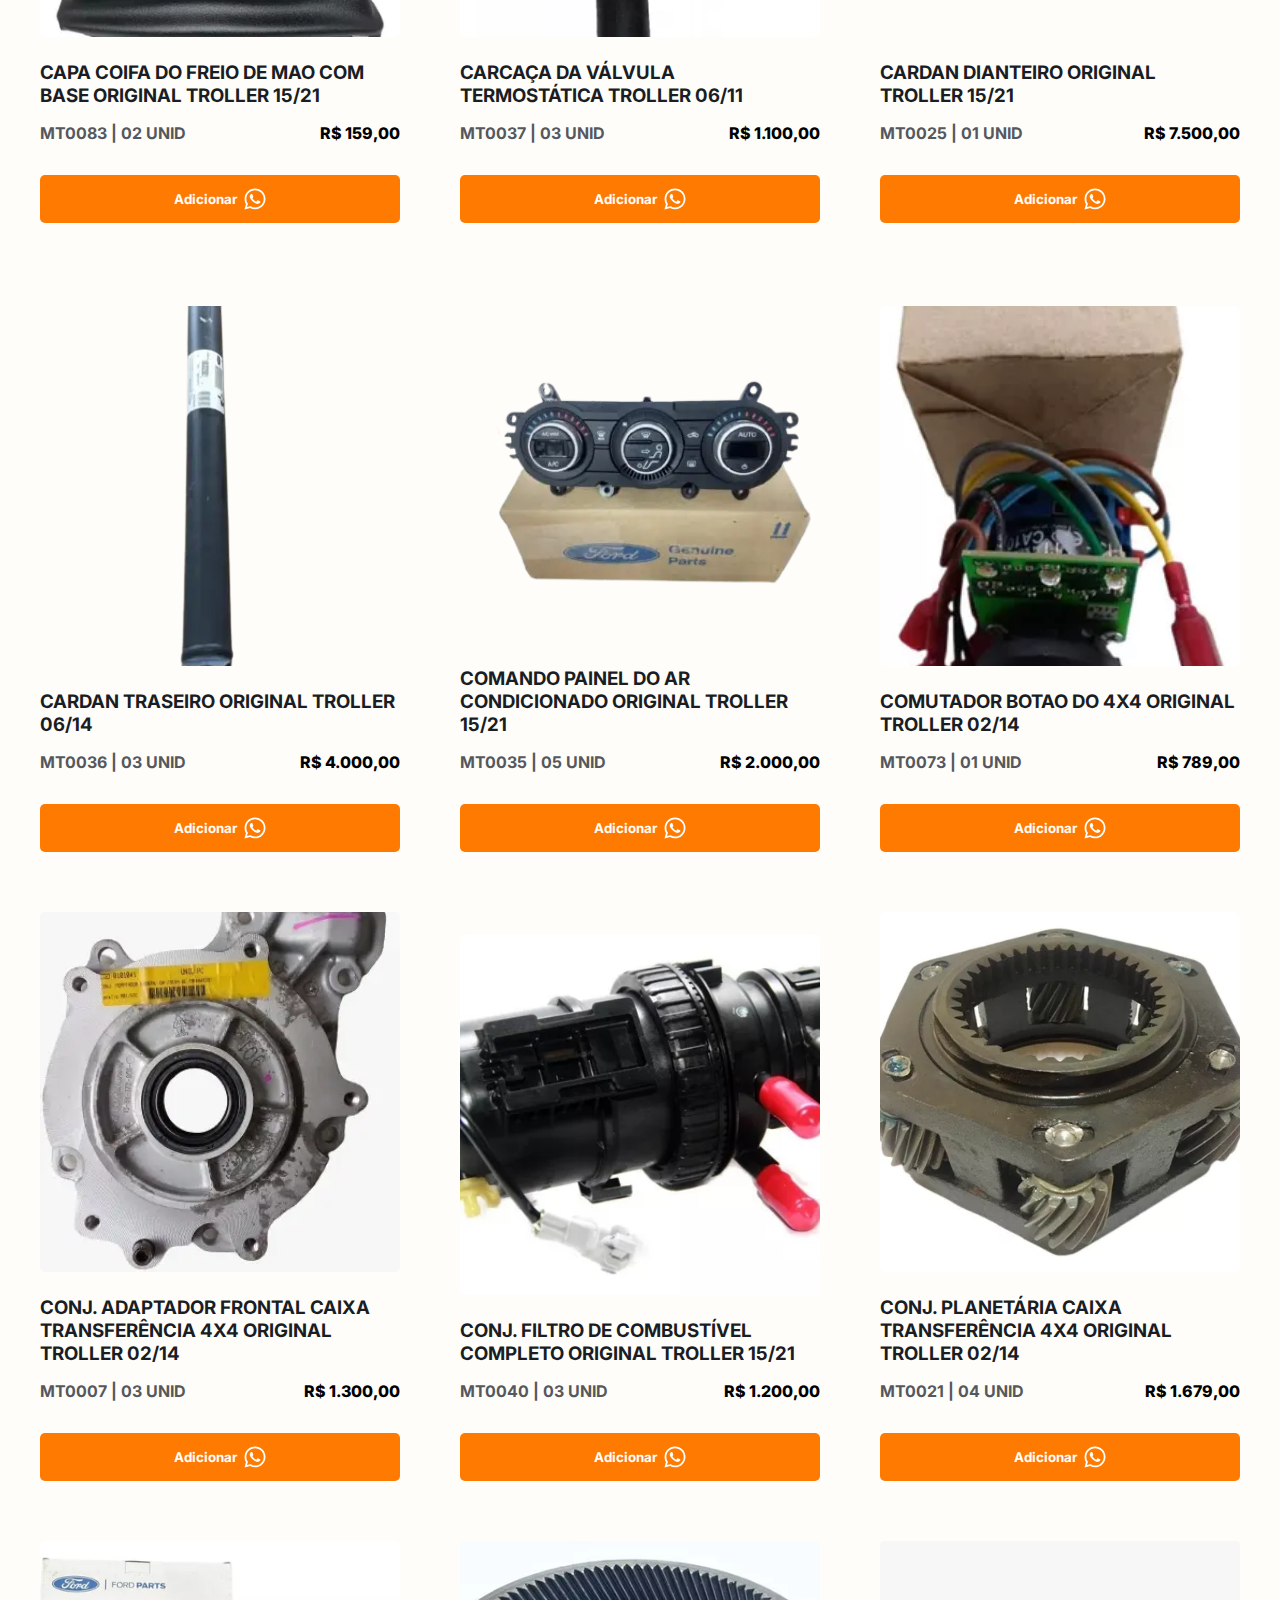
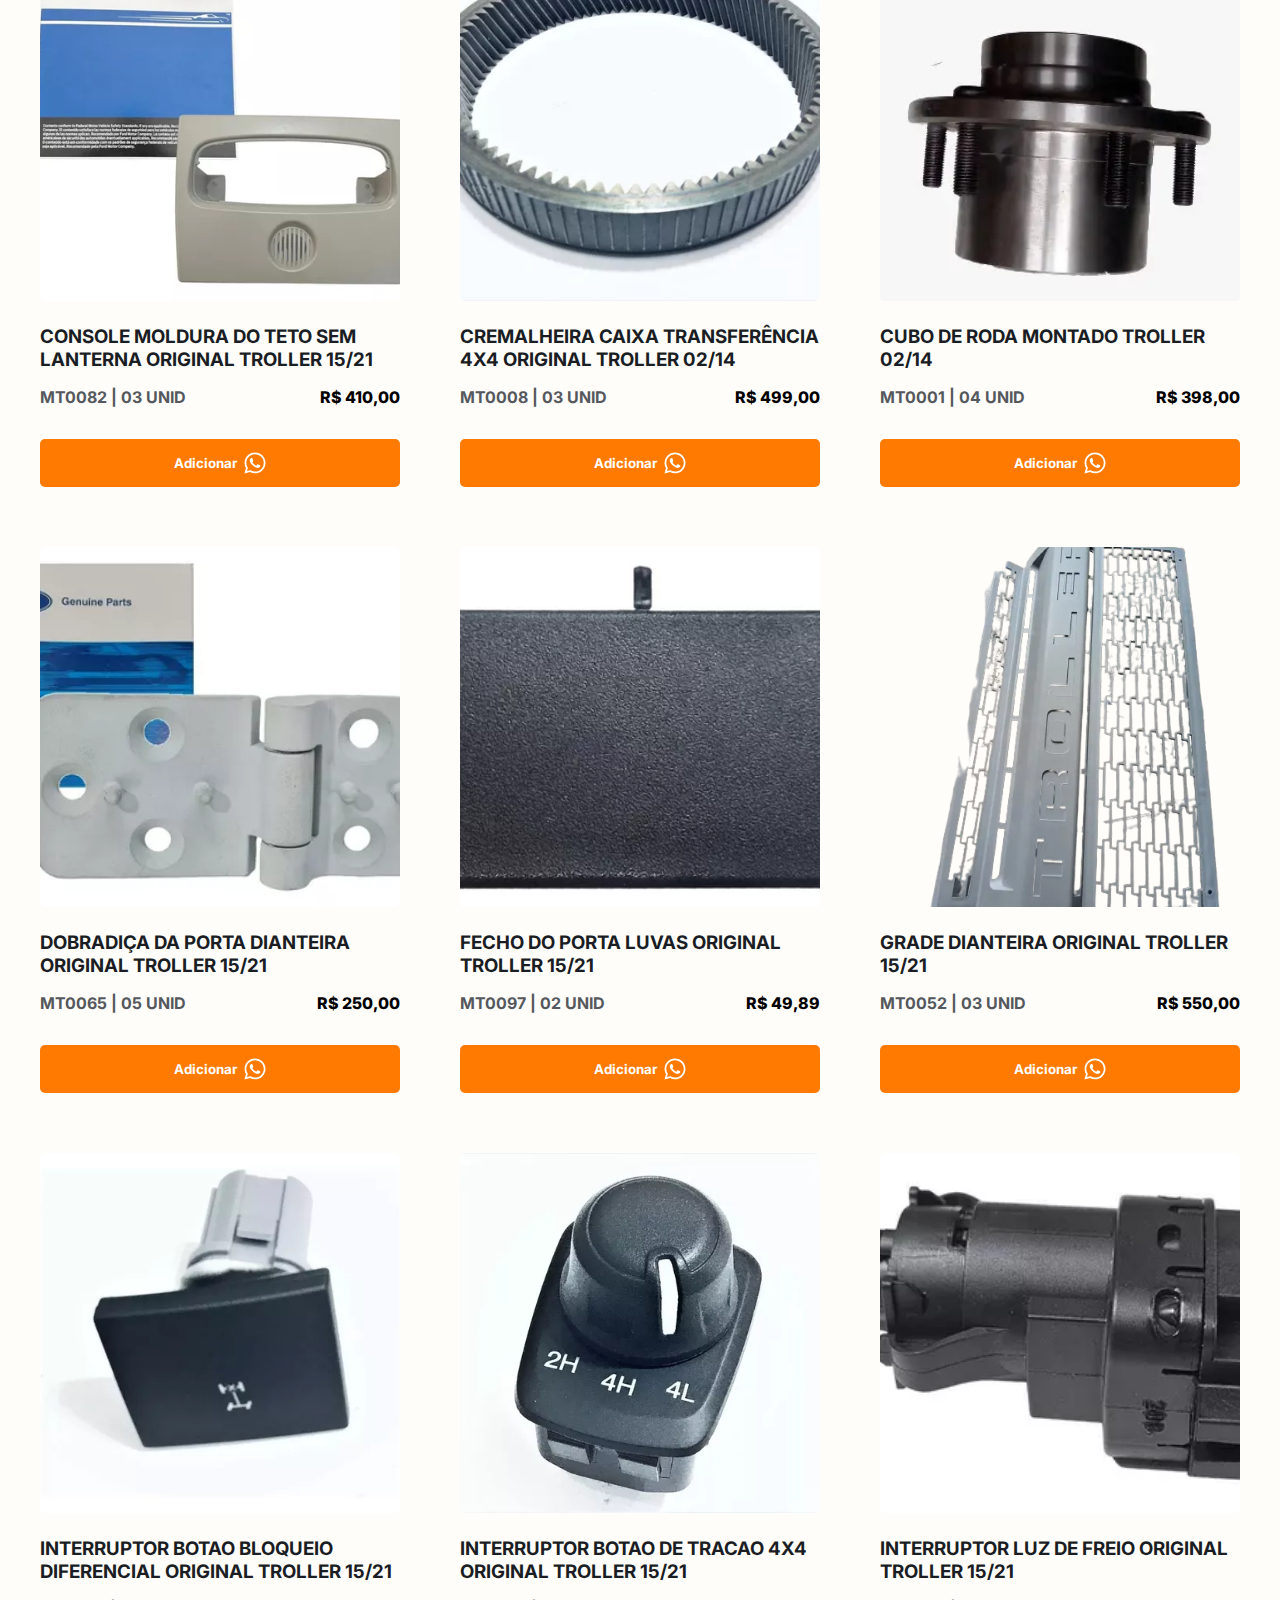
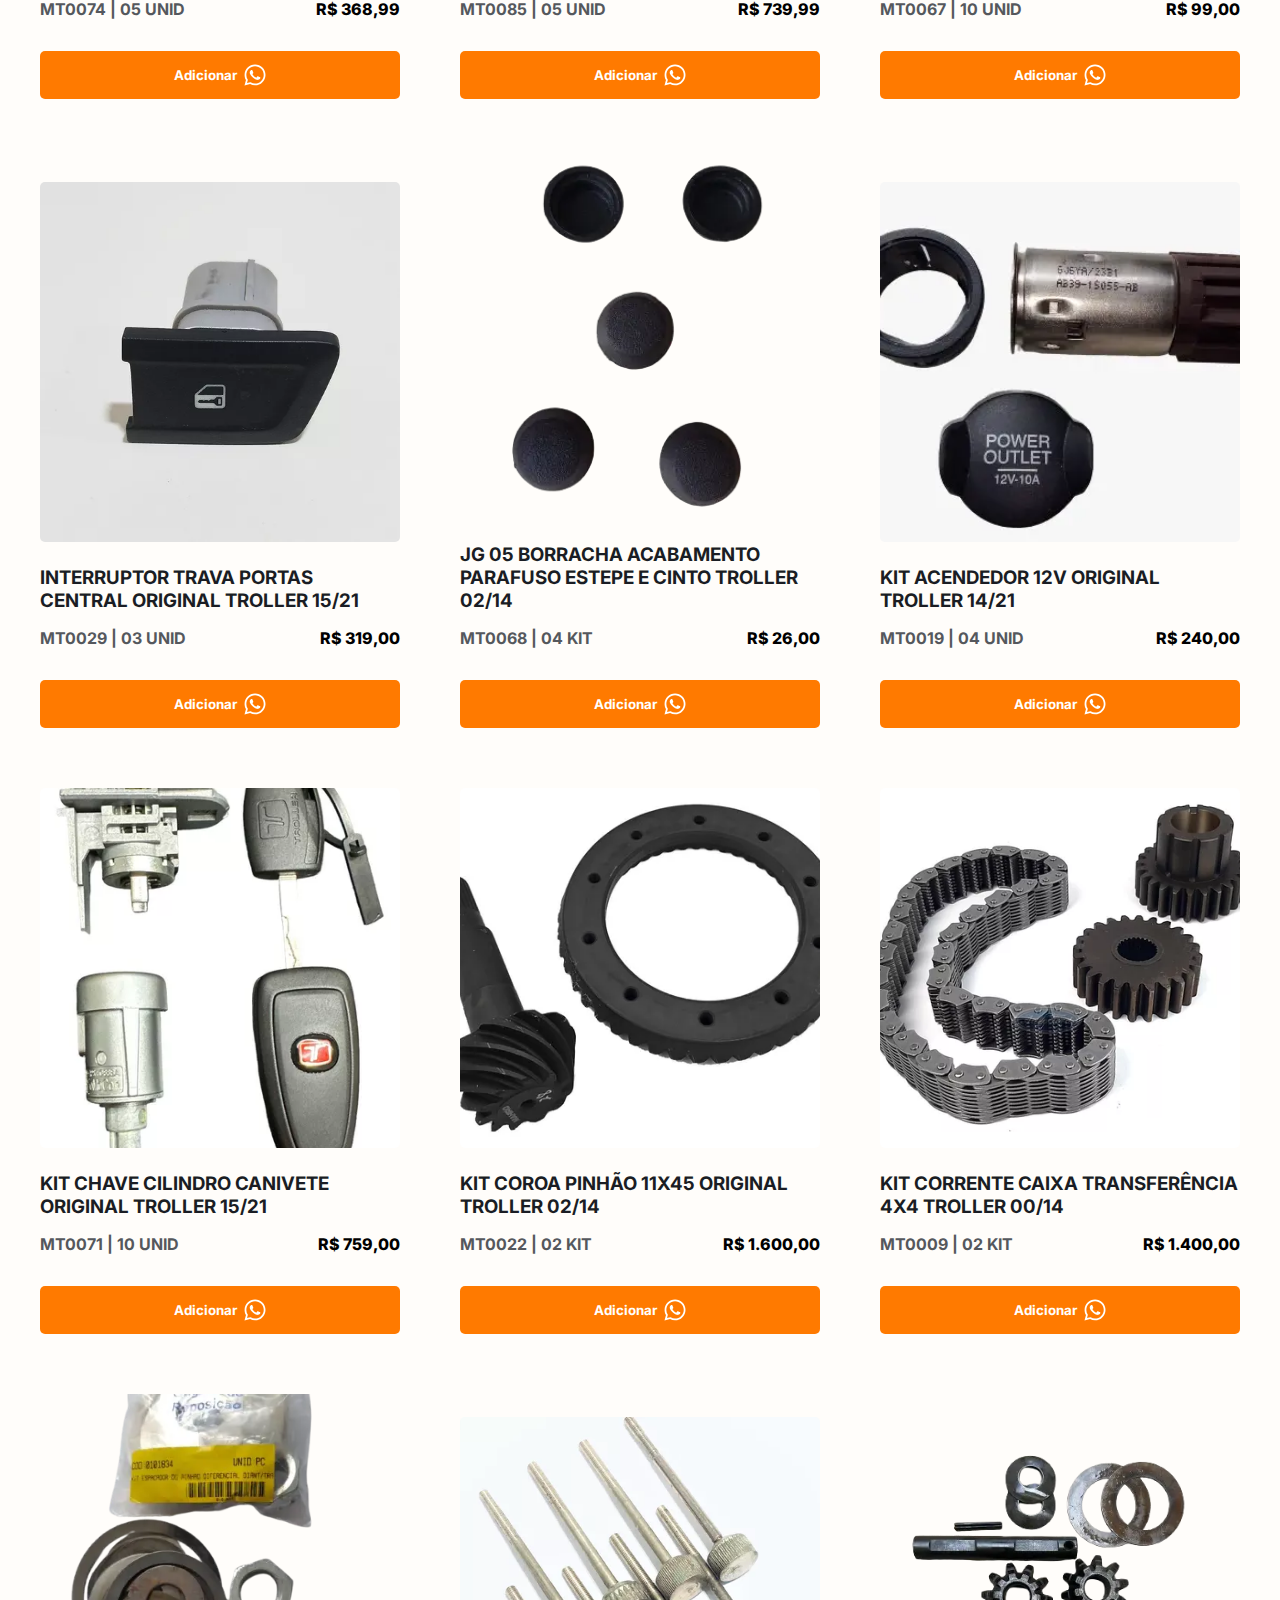
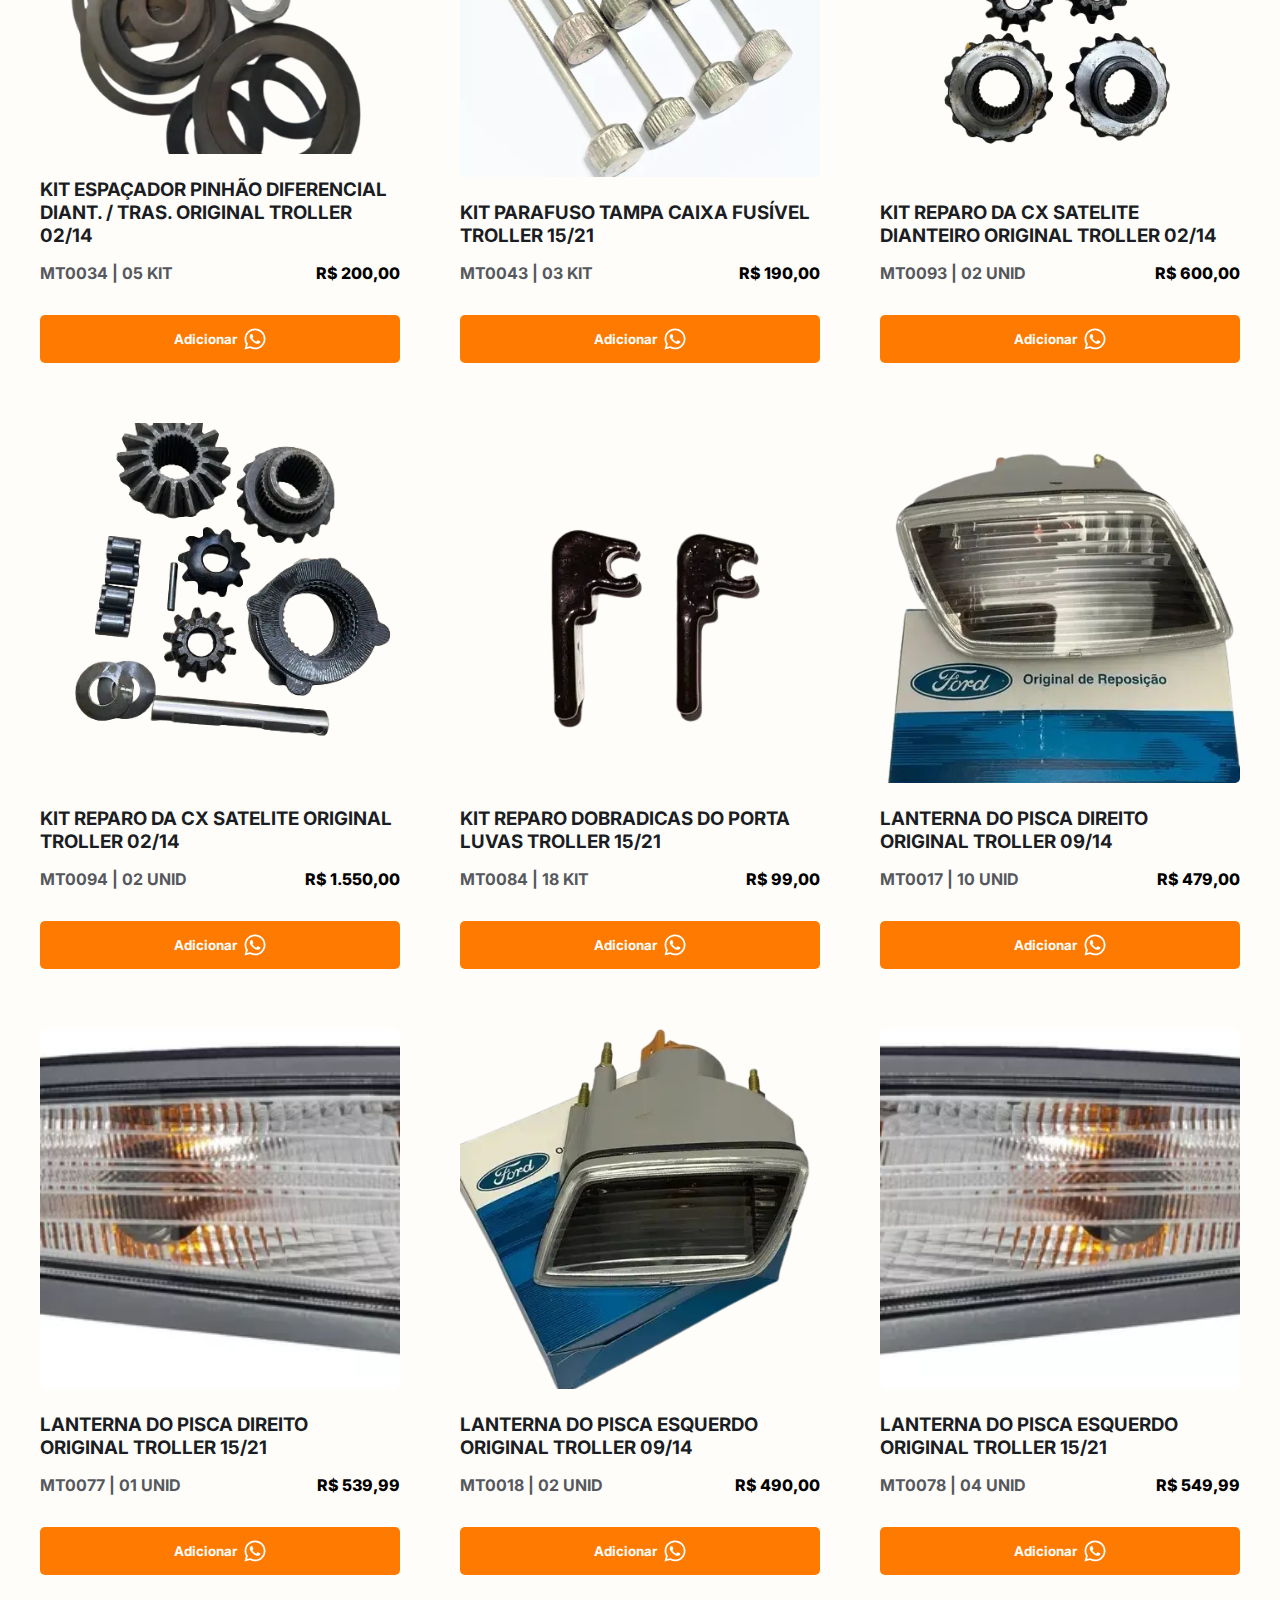
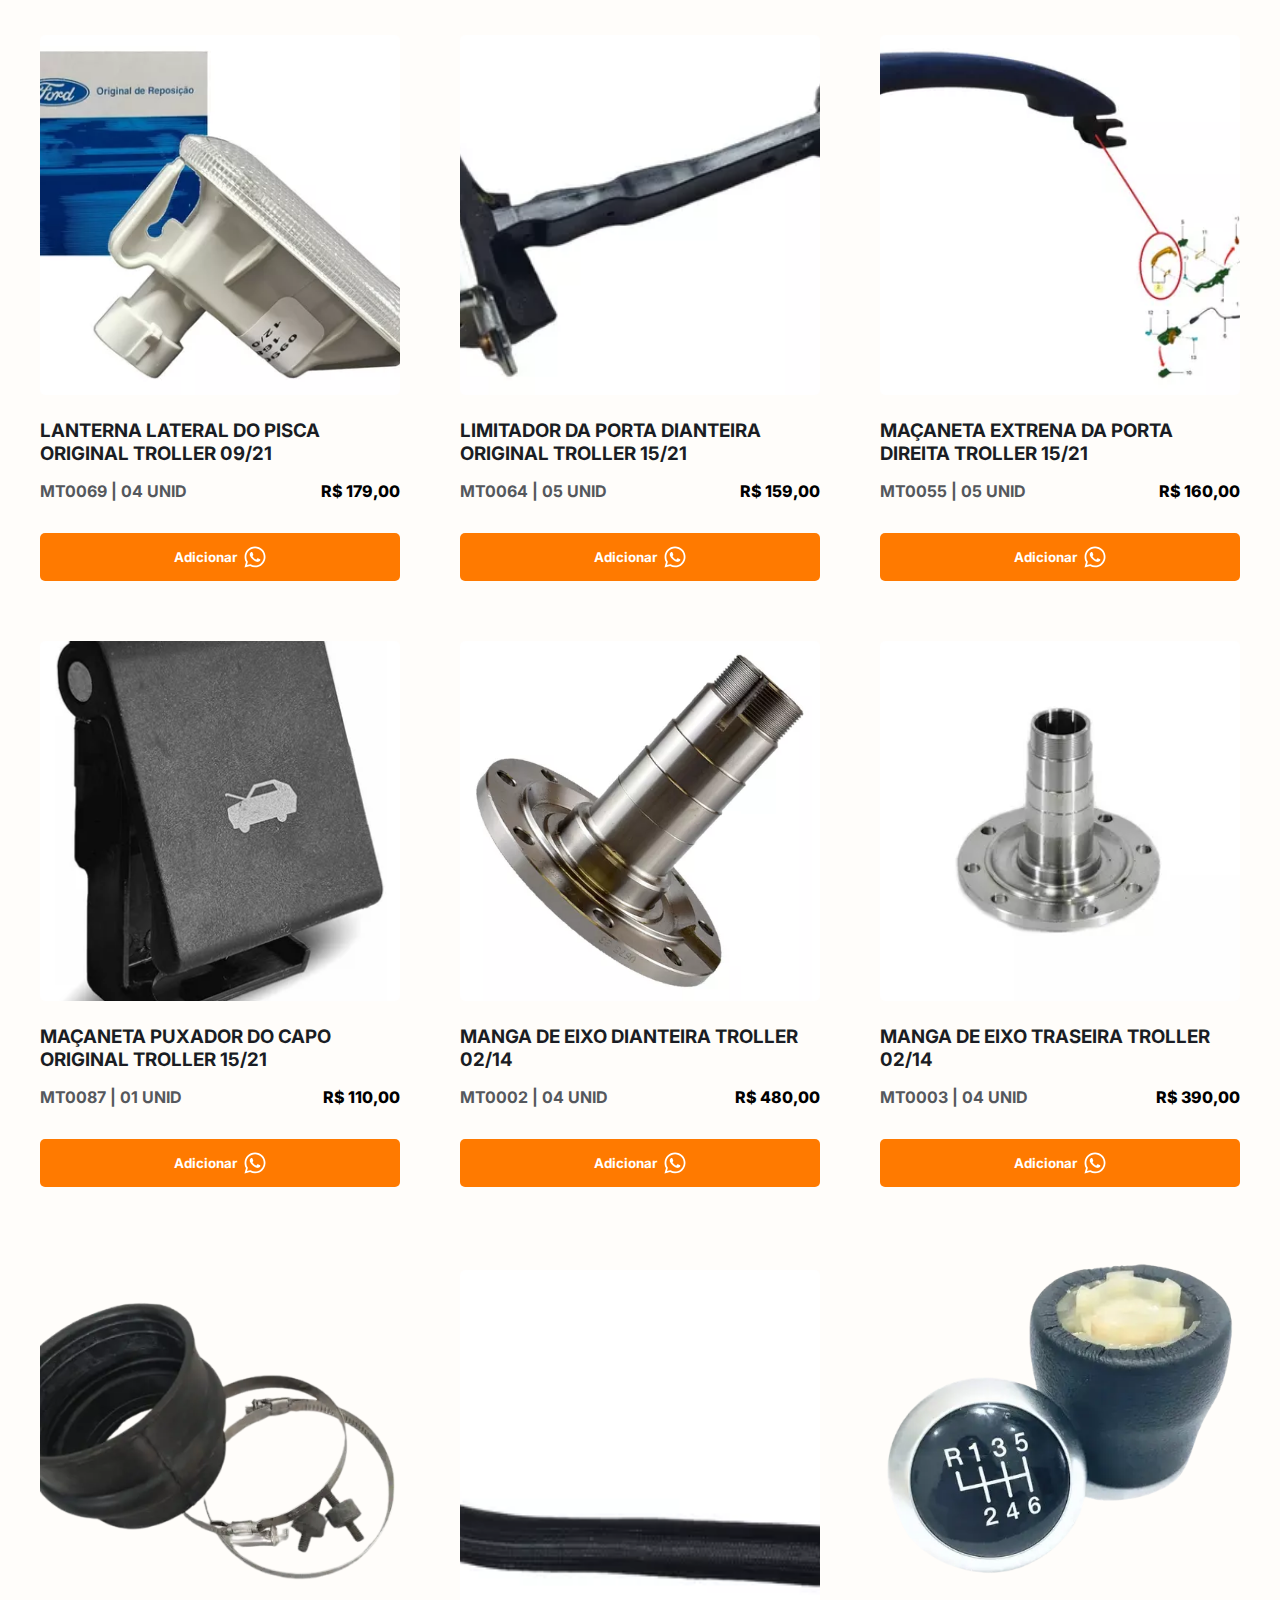
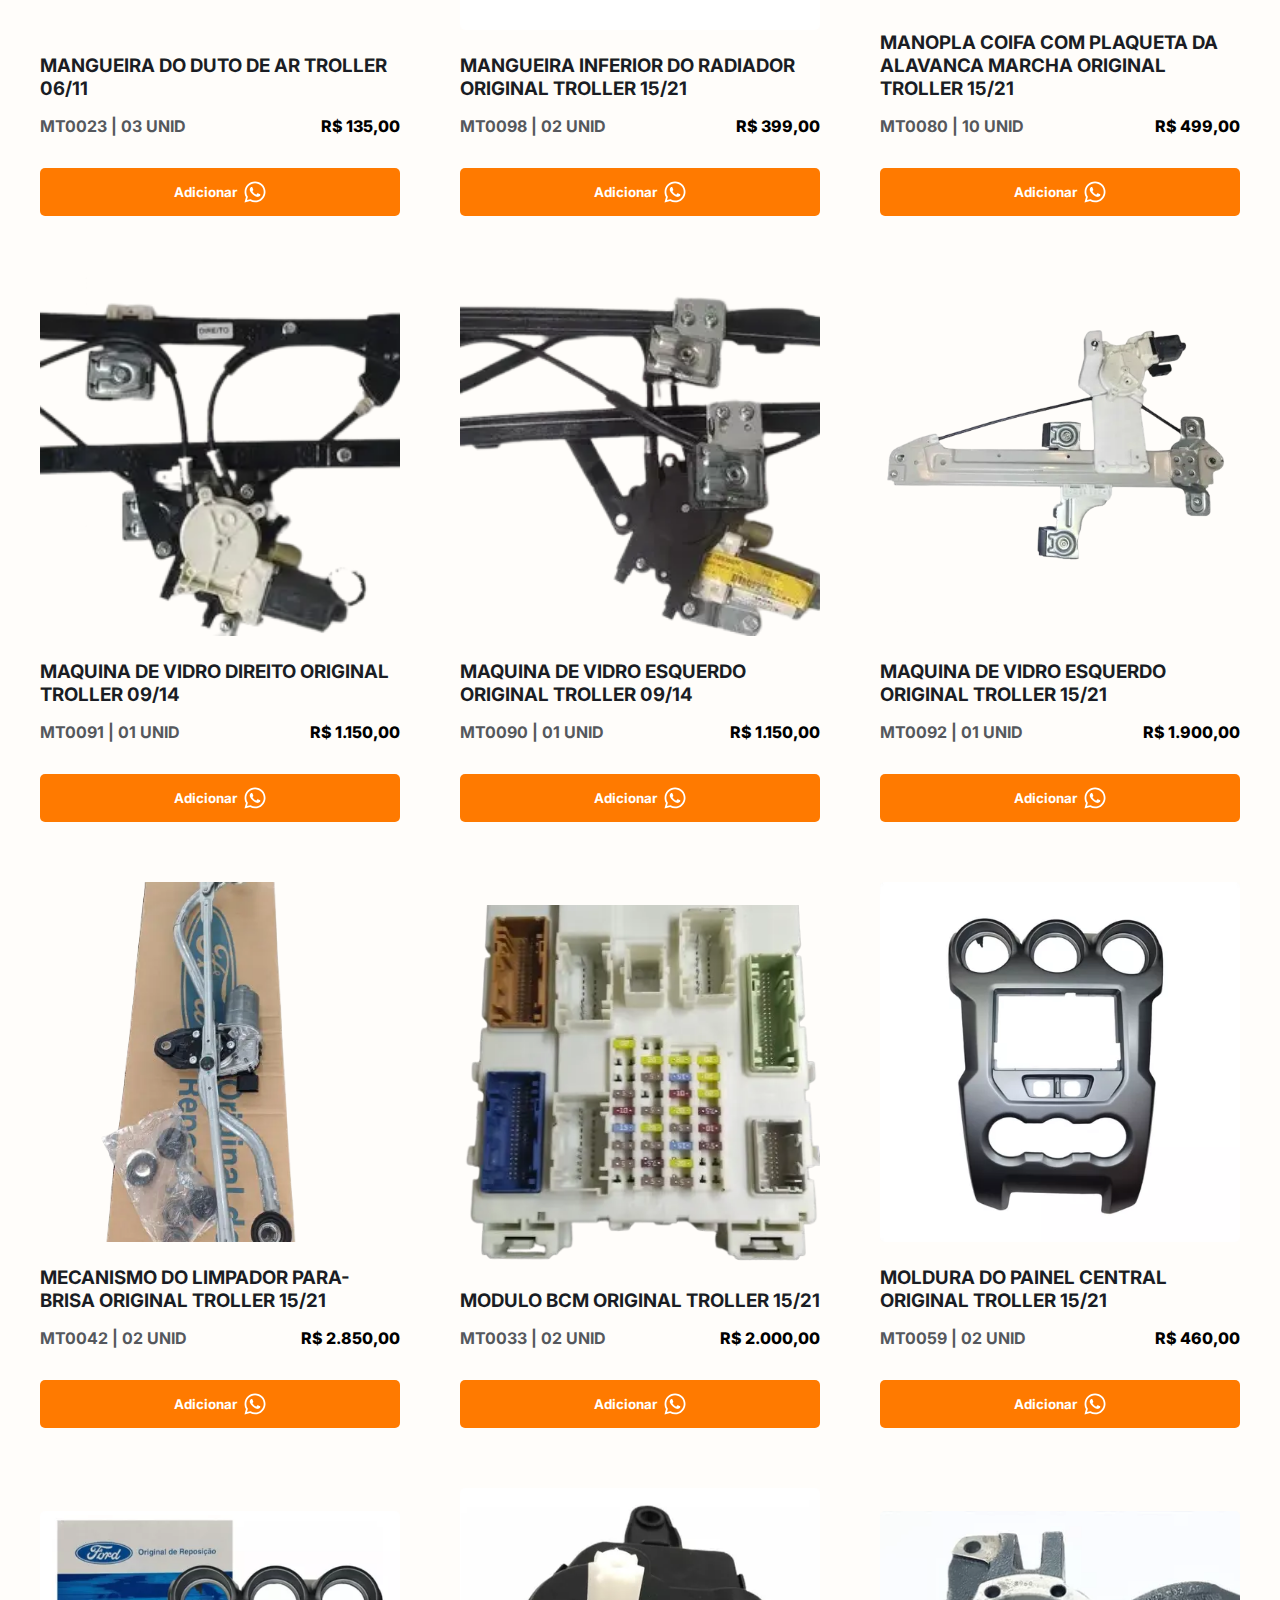
==== commit 65888e44: "Alteração do número do Roberto no index" ====
--- a/index.html
+++ b/index.html
@@ -117,7 +117,7 @@
             <div class="footer-contato">
                 <h4>CONTATO</h4>
                 <div class="footer-contato-subtitles">
-                    <a href="tel:+5585987731640"><i class='bx bx-phone'></i>Roberto - (85) 987731640</a>
+                    <a href="tel:+5585987731640"><i class='bx bx-phone'></i>Roberto - (85) 98773-1640</a>
                     <a class="wpp-utility-link"><i class='bx bxl-whatsapp'></i>Juliana - (85) 98863-5640</a>
                     <a href="https://www.instagram.com/mundotroller" target="_blank"><i class='bx bxl-instagram'></i>@mundotroller</a>
 
@@ -147,4 +147,4 @@
     <script src="./js/script.js"></script>
 </body>
 
-</html>+</html>
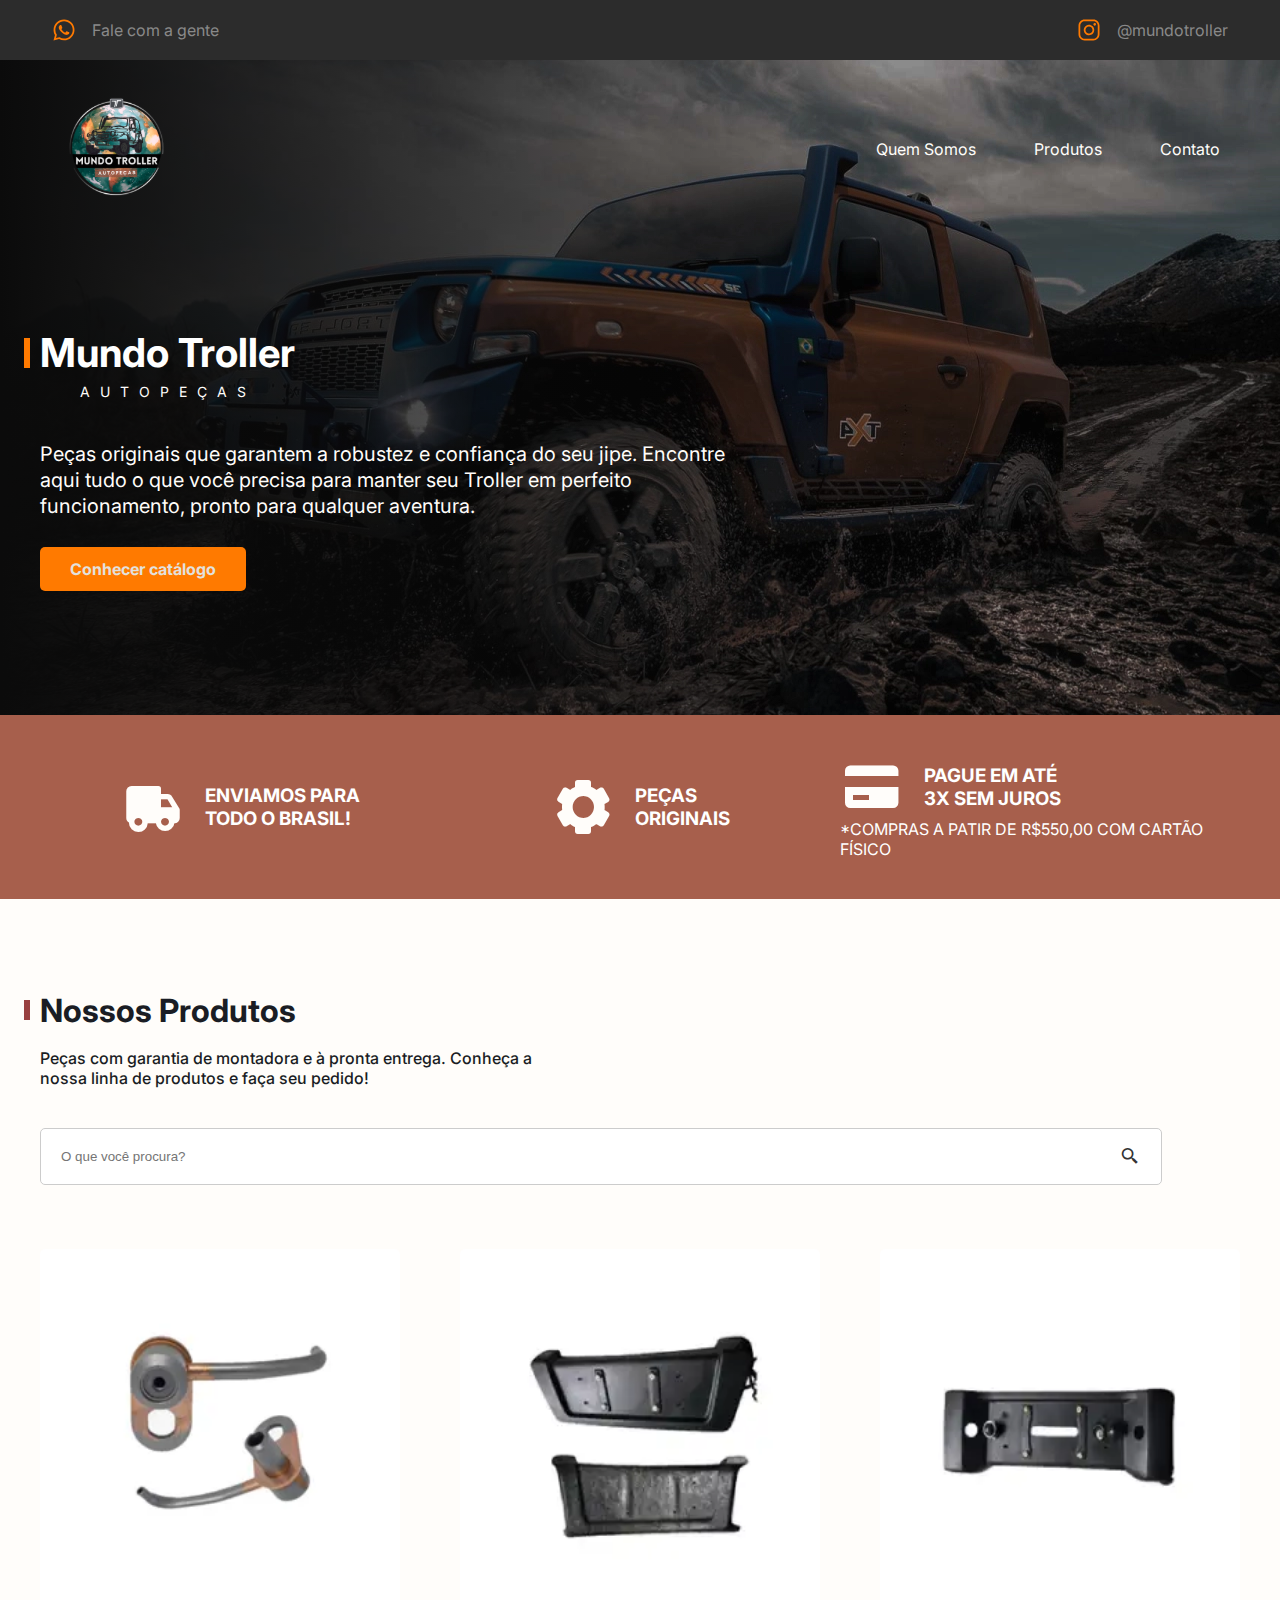
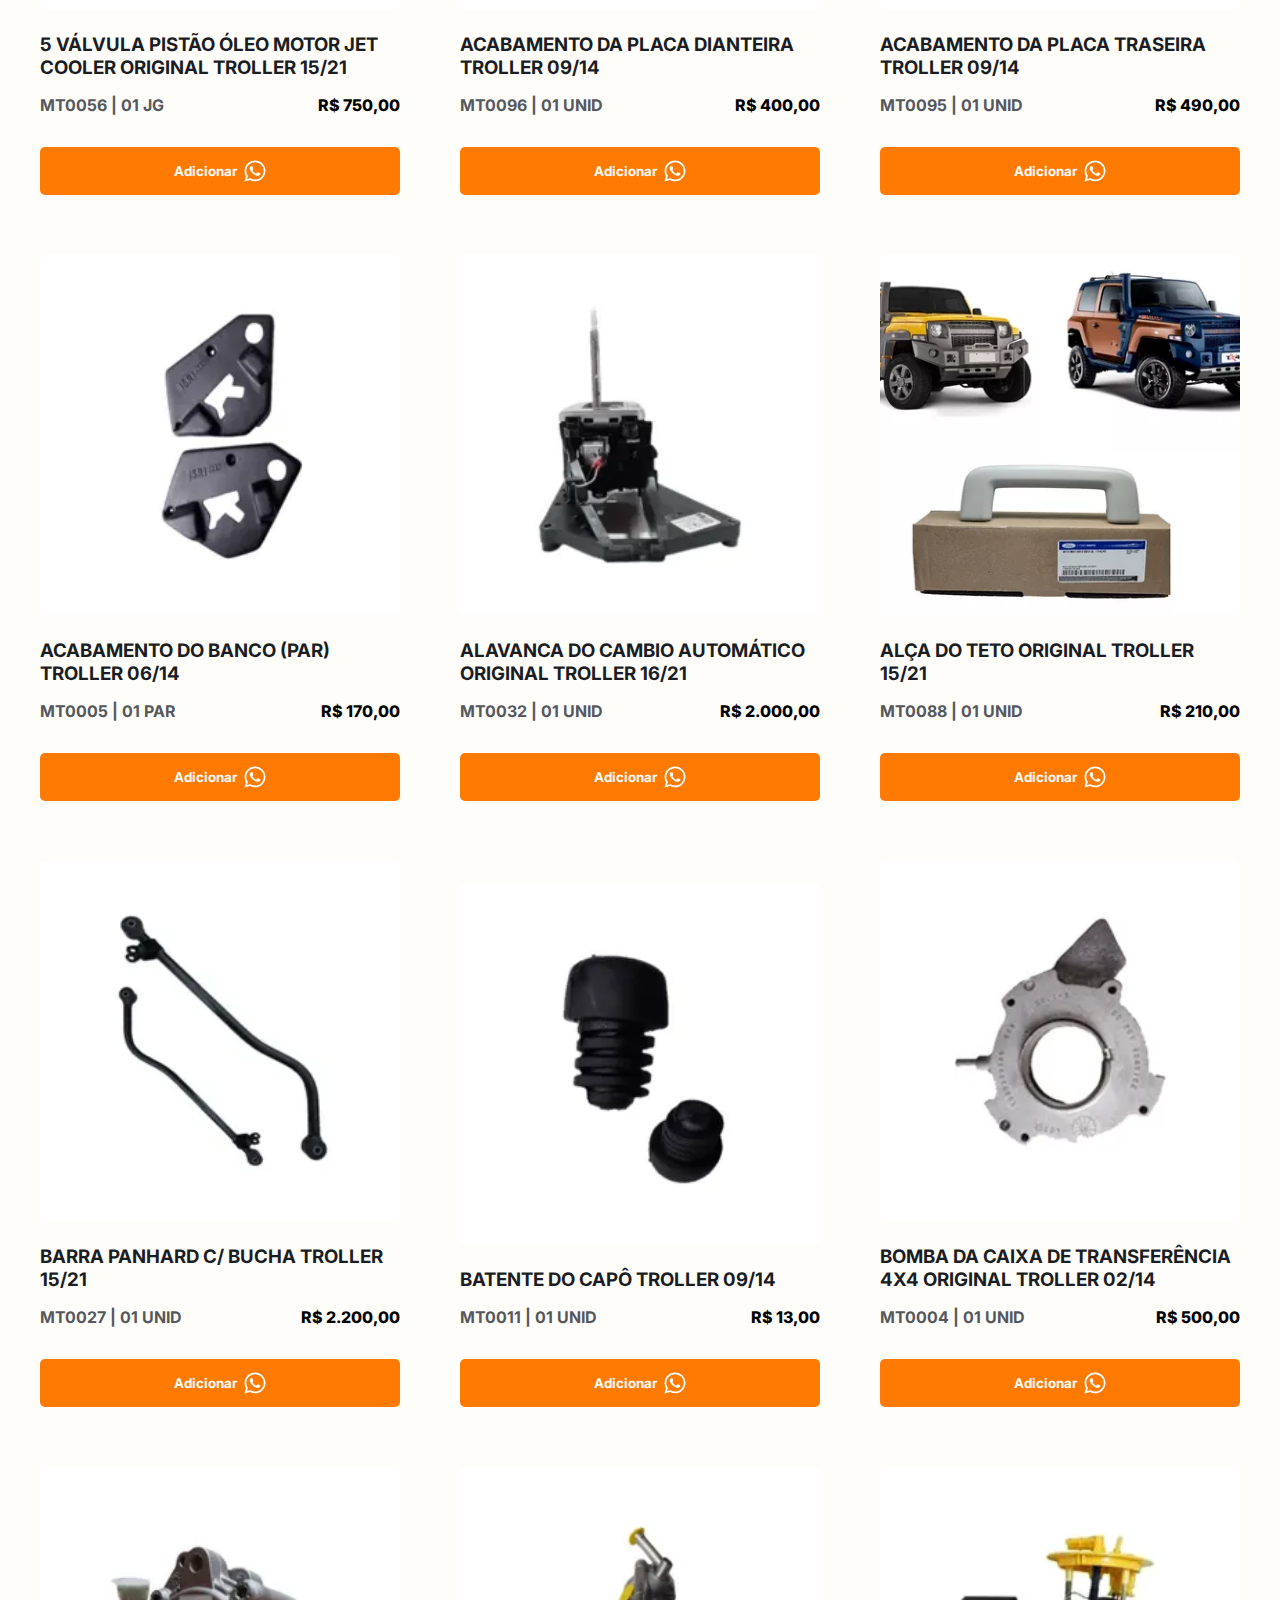
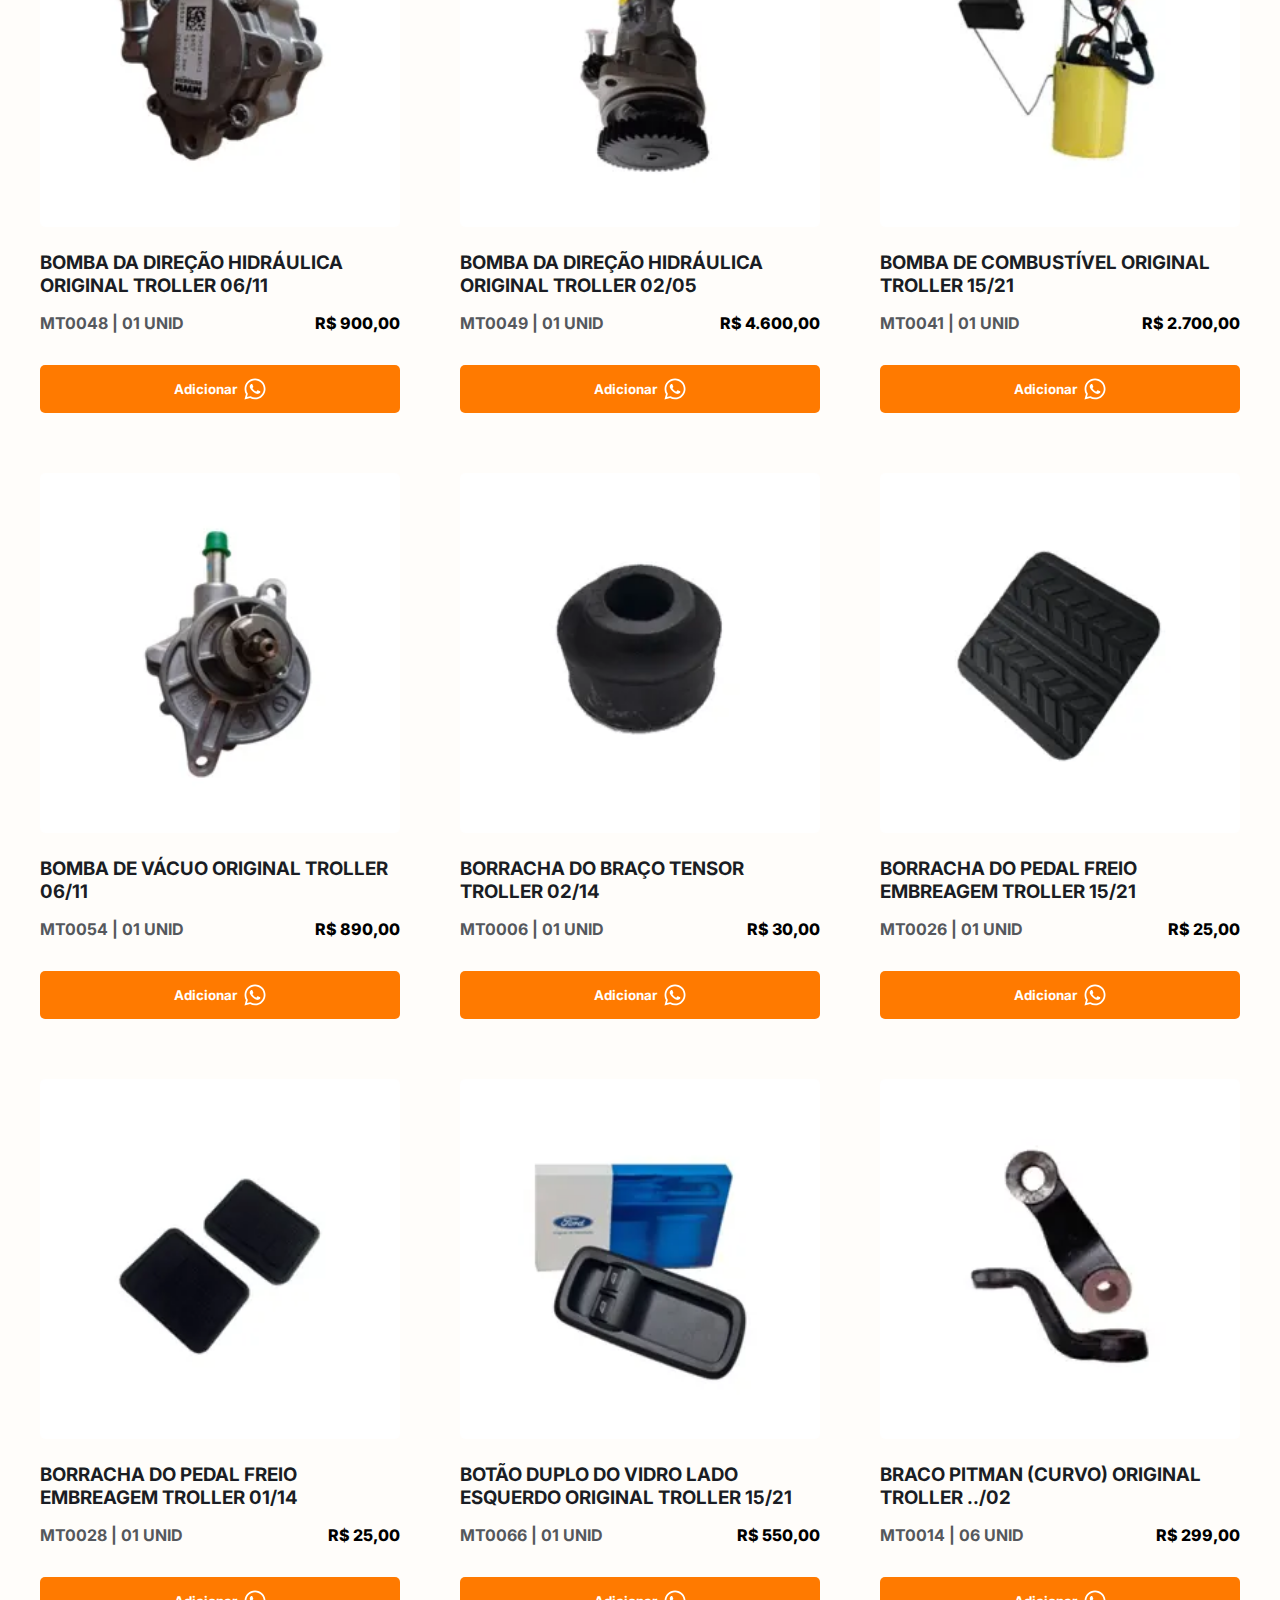
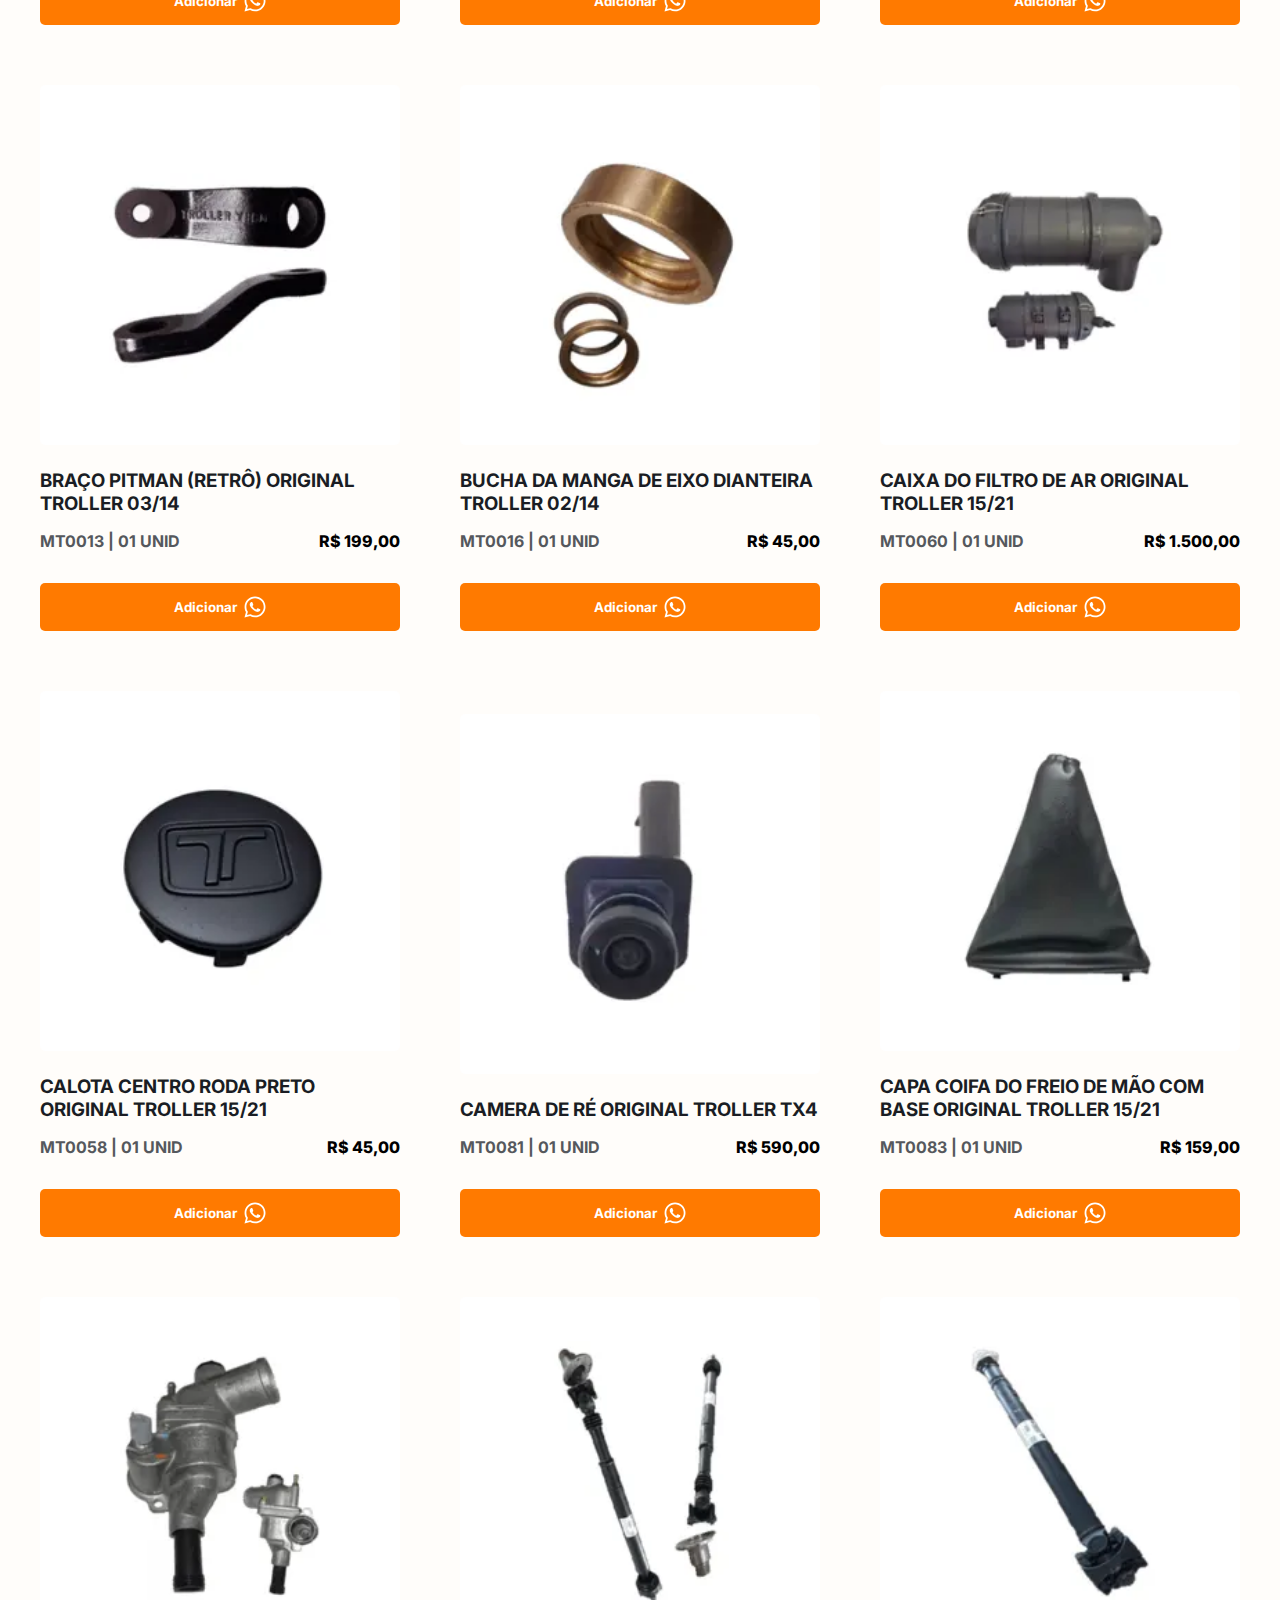
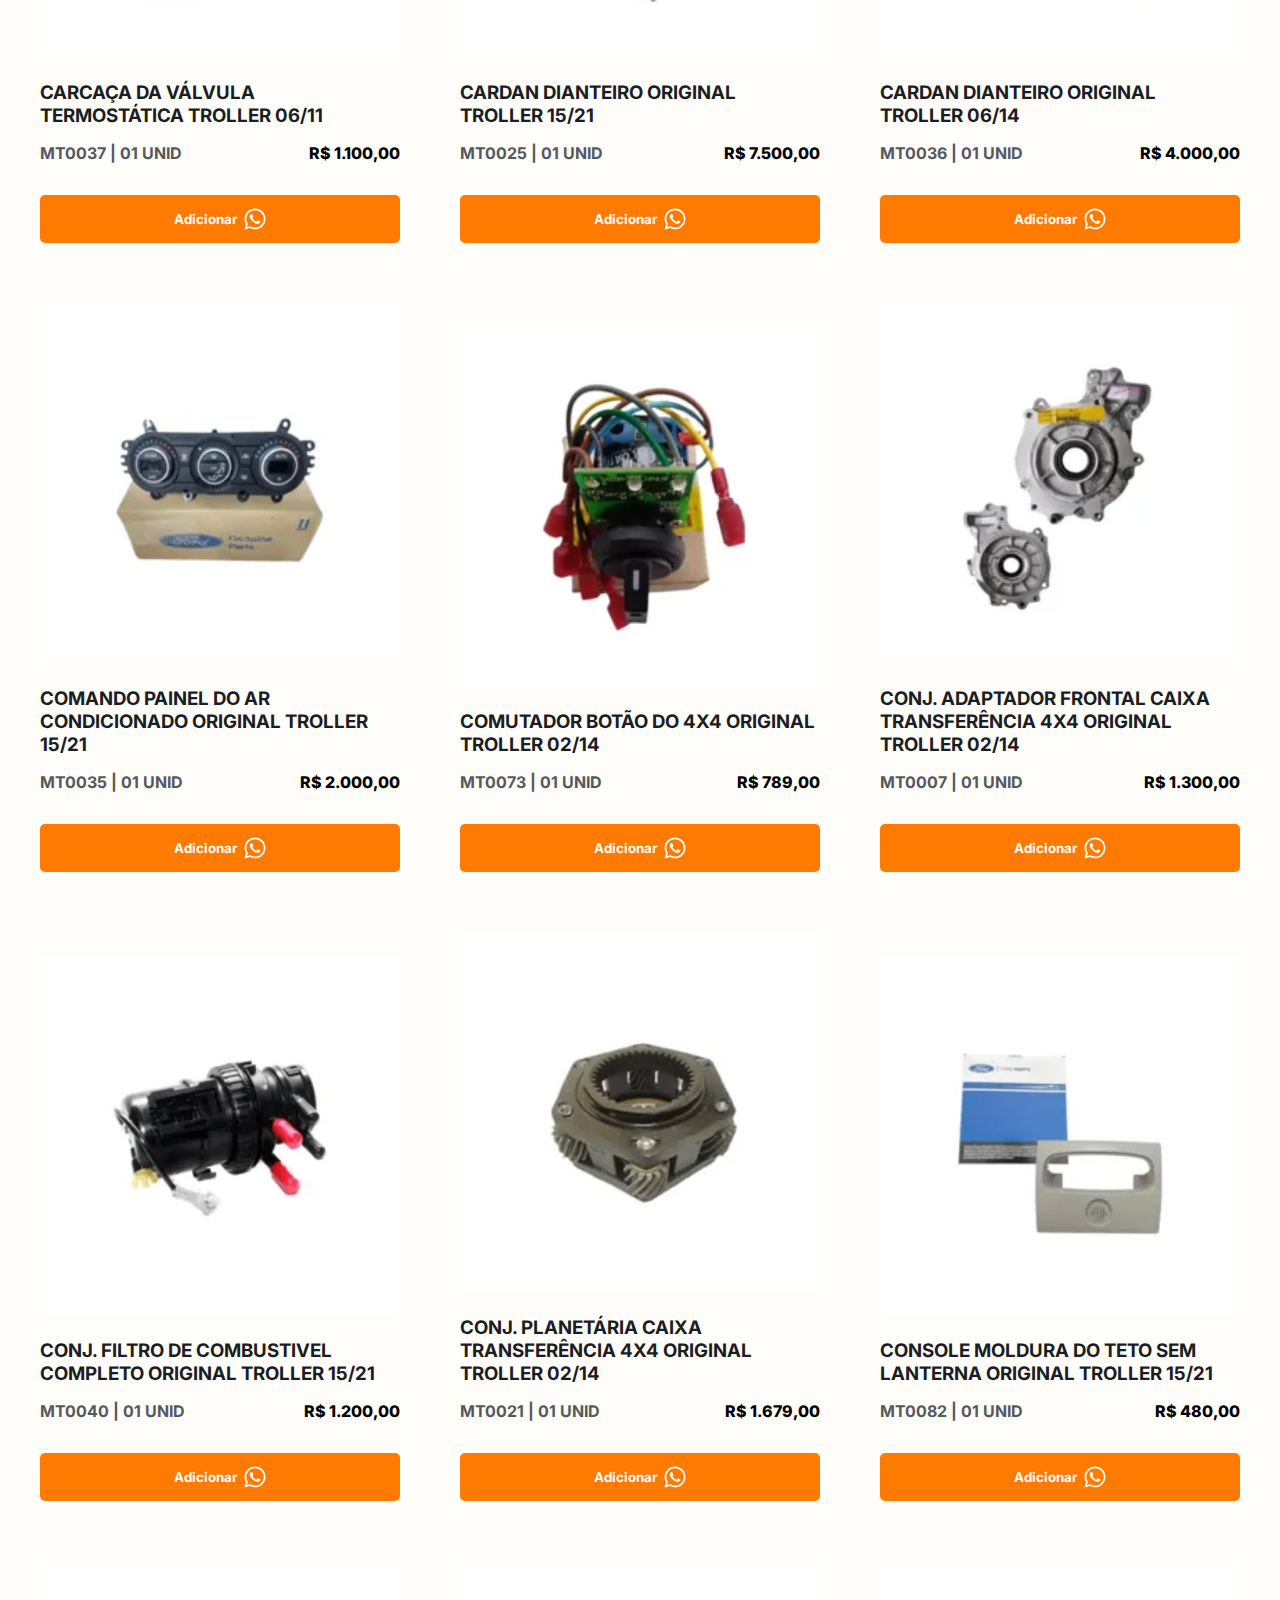
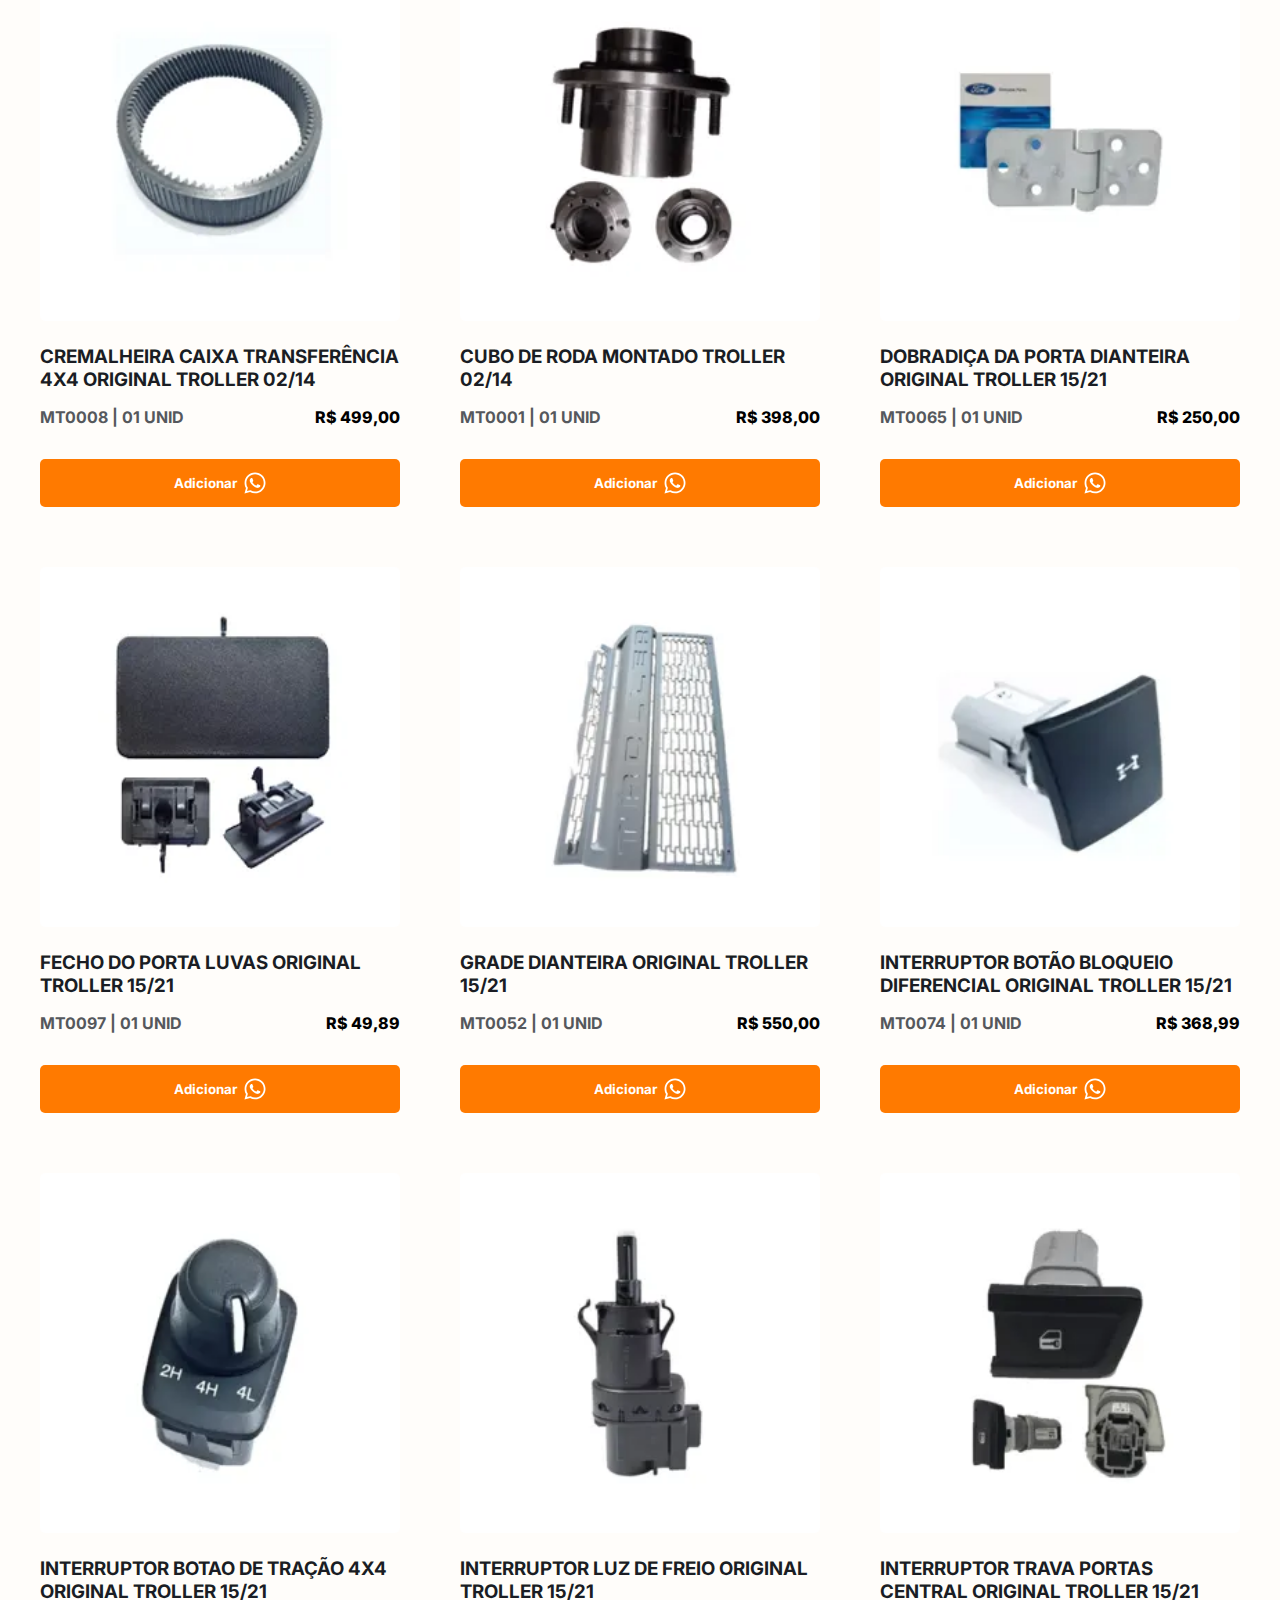
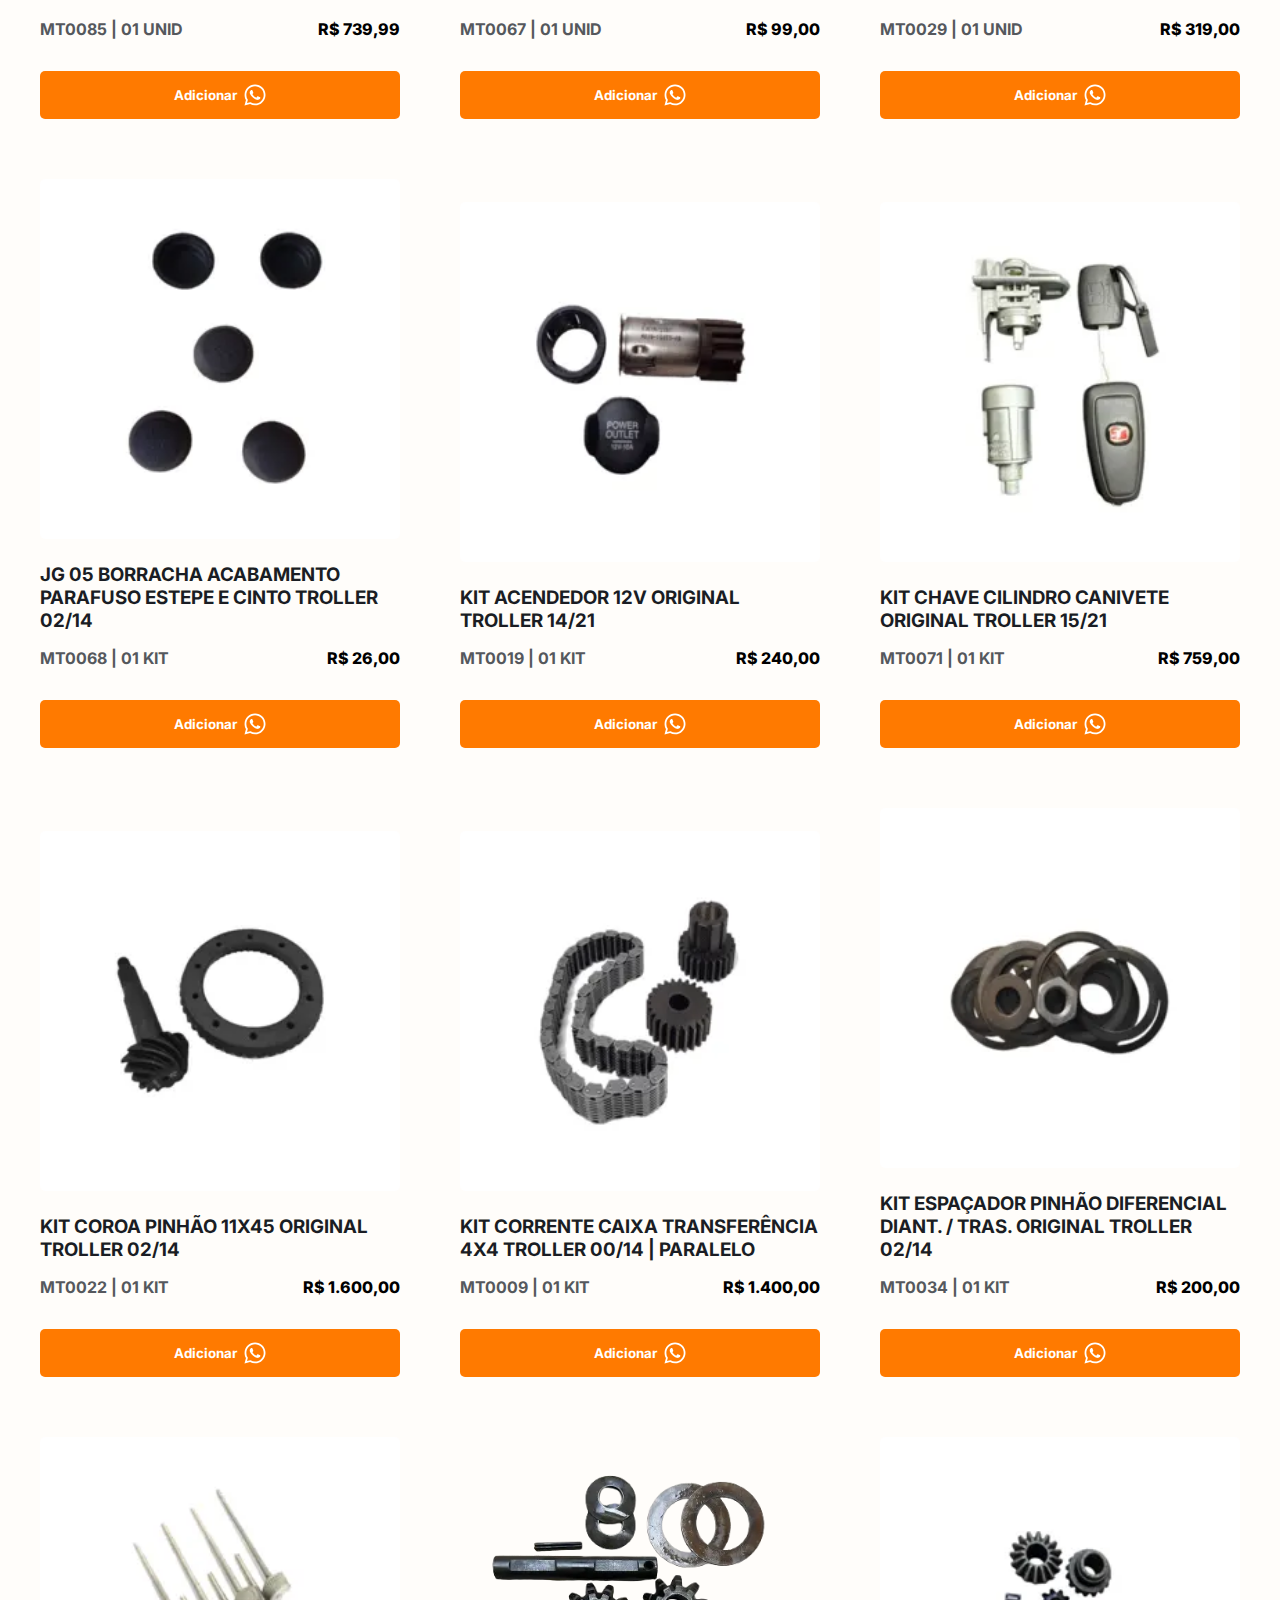
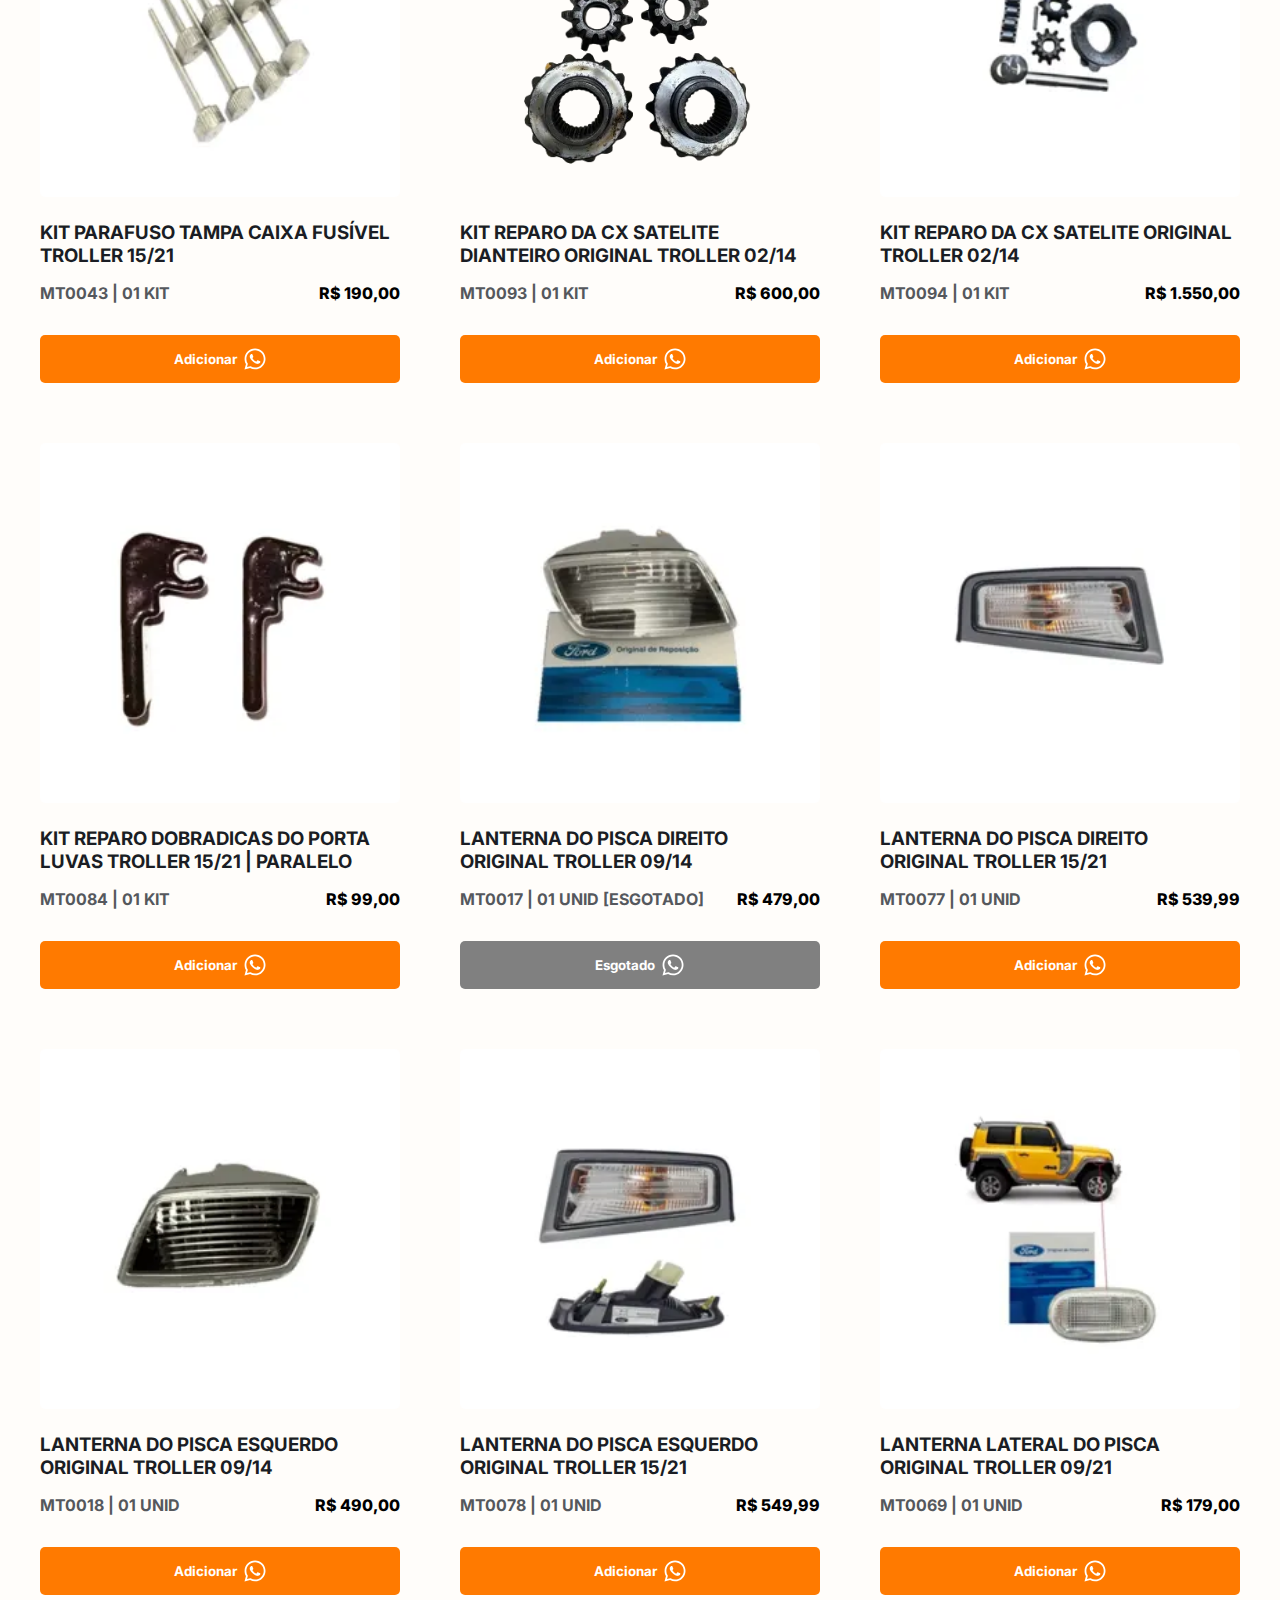
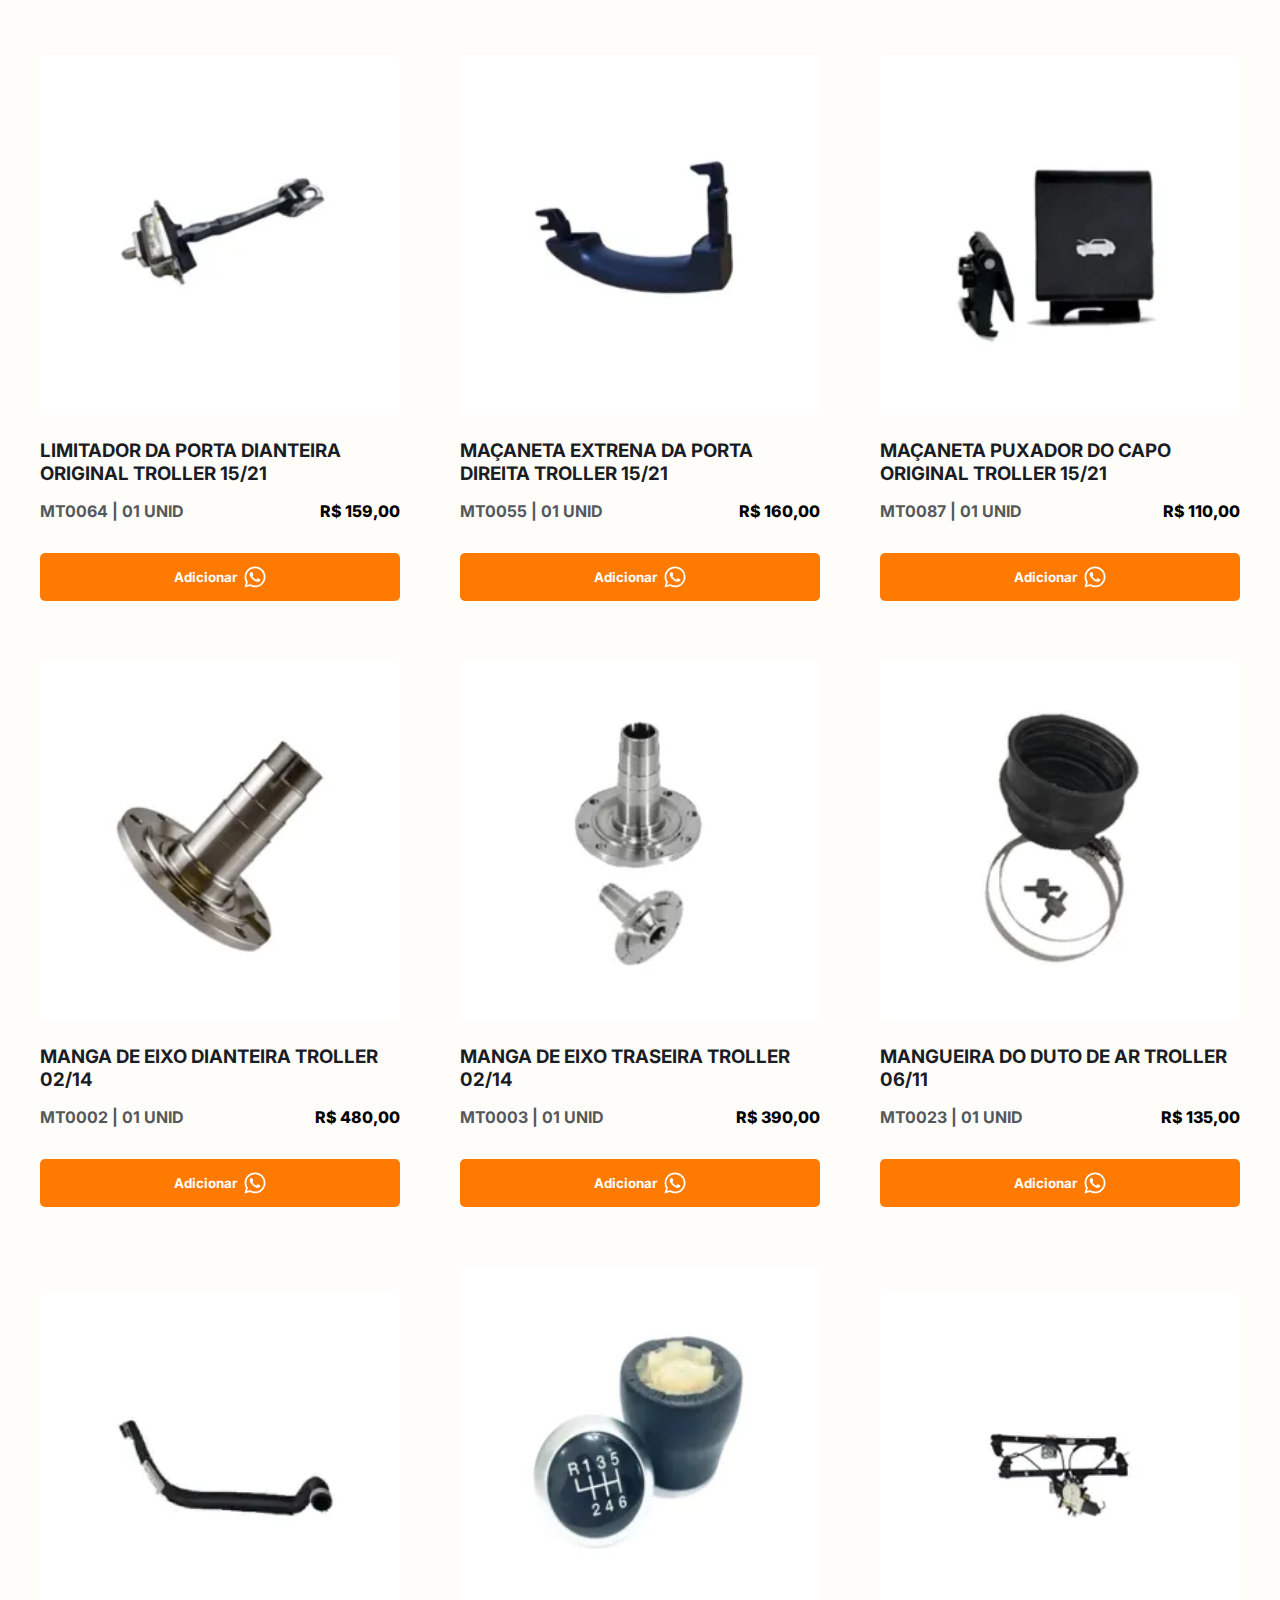
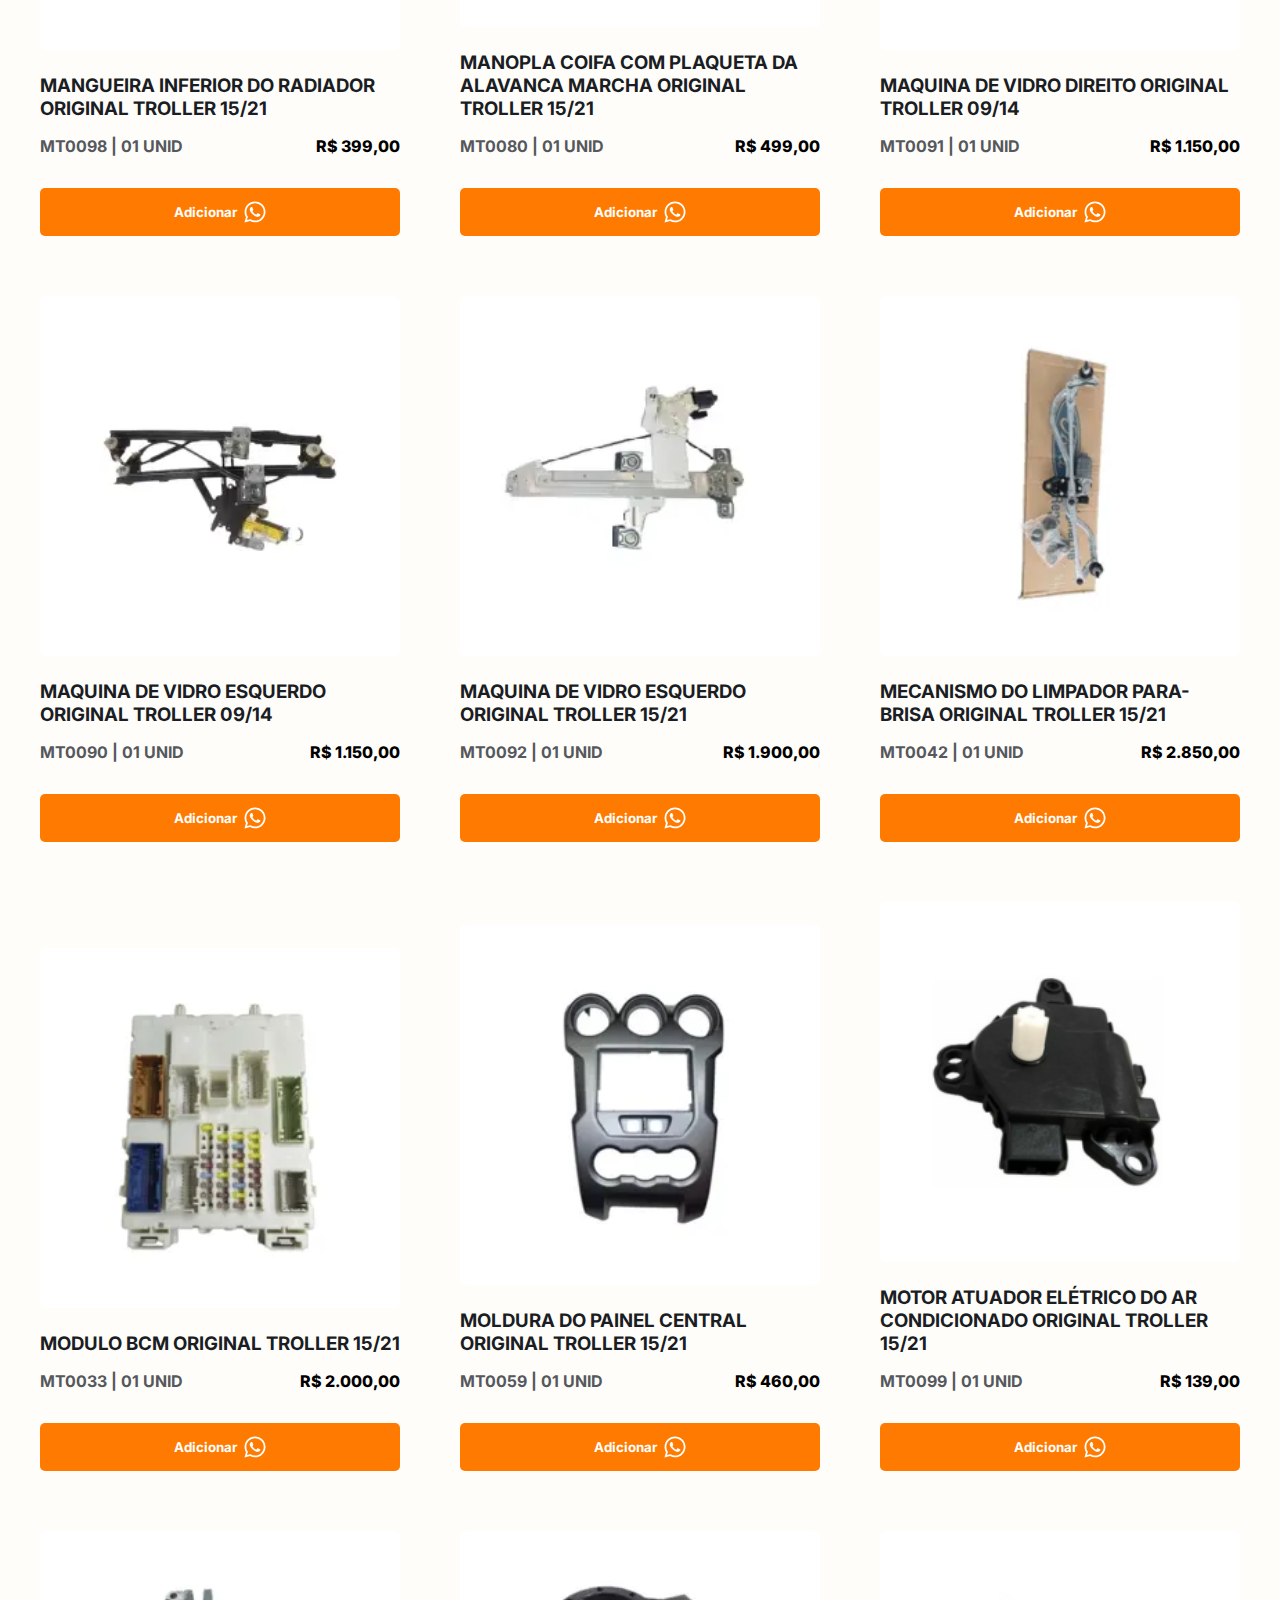
==== commit b4cb6526: "alteração da condição de pagamento parcelado" ====
--- a/index.html
+++ b/index.html
@@ -1,133 +1,159 @@
 <!DOCTYPE html>
 <html lang="pt-BR">
-
-<head>
-    <meta charset="UTF-8">
-    <meta name="viewport" content="width=device-width, initial-scale=1.0">
-    <title>Mundo Troller | Autopeças </title>
+  <head>
+    <meta charset="UTF-8" />
+    <meta name="viewport" content="width=device-width, initial-scale=1.0" />
+    <title>Mundo Troller | Autopeças</title>
 
     <!-- CSS -->
-    <link rel="stylesheet" href="./css/style.css">
+    <link rel="stylesheet" href="./css/style.css" />
 
     <!-- Font -->
-    <link rel="preconnect" href="https://fonts.googleapis.com">
-    <link rel="preconnect" href="https://fonts.gstatic.com" crossorigin>
-    <link href="https://fonts.googleapis.com/css2?family=Inter:wght@100..900&display=swap" rel="stylesheet">
+    <link rel="preconnect" href="https://fonts.googleapis.com" />
+    <link rel="preconnect" href="https://fonts.gstatic.com" crossorigin />
+    <link
+      href="https://fonts.googleapis.com/css2?family=Inter:wght@100..900&display=swap"
+      rel="stylesheet"
+    />
 
     <!-- Box Icon -->
-    <link href='https://unpkg.com/boxicons@2.1.4/css/boxicons.min.css' rel='stylesheet'>
-</head>
+    <link
+      href="https://unpkg.com/boxicons@2.1.4/css/boxicons.min.css"
+      rel="stylesheet"
+    />
+  </head>
 
-<body>
+  <body>
     <header class="header js-scroll">
-        <div class="header_secondary">
-            <div>
-                <a class="wpp-utility-link"><img src="./assets/icons/logo-whatsapp.svg" alt="whatsapp">Fale com a
-                    gente</a>
+      <div class="header_secondary">
+        <div>
+          <a class="wpp-utility-link"
+            ><img src="./assets/icons/logo-whatsapp.svg" alt="whatsapp" />Fale
+            com a gente</a
+          >
+        </div>
+        <div>
+          <a href="https://www.instagram.com/mundotroller" target="_blank">
+            <img src="./assets/icons/logo-instagram.svg" alt="whatsapp" />
+            @mundotroller</a
+          >
+        </div>
+      </div>
+      <div class="cover">
+        <div class="gradient">
+          <div class="header_primary">
+            <img src="./assets/logo/logo.svg" alt="Logo mundo Jeep" />
+            <nav class="menu js-menu">
+              <ul class="header_nav-primary">
+                <li>
+                  <a href="./sobre.html">Quem Somos</a>
+                </li>
+                <li>
+                  <a href="#products_container">Produtos</a>
+                </li>
+                <li>
+                  <a href="#footer">Contato</a>
+                </li>
+              </ul>
+            </nav>
+          </div>
+          <main class="main_container">
+            <div class="main_content-title">
+              <h1>Mundo Troller</h1>
+              <p id="autopecas-title">AUTOPEÇAS</p>
+
+              <p>
+                Peças originais que garantem a robustez e confiança do seu jipe.
+                Encontre aqui tudo o que você precisa para manter seu Troller em
+                perfeito funcionamento, pronto para qualquer aventura.
+              </p>
             </div>
-            <div>
-                <a href="https://www.instagram.com/mundotroller" target="_blank"> <img src="./assets/icons/logo-instagram.svg" alt="whatsapp"> @mundotroller</a>
+            <div class="main_content-btn">
+              <a href="#products_container"> Conhecer catálogo </a>
             </div>
+          </main>
         </div>
-        <div class="cover">
-            <div class="gradient">
-                <div class="header_primary">
-                    <img src="./assets/logo/logo.svg" alt="Logo mundo Jeep">
-                    <nav class="menu js-menu">
-                        <ul class="header_nav-primary">
-                            <li>
-                                <a href="./sobre.html">Quem Somos</a>
-                            </li>
-                            <li>
-                                <a href="#products_container">Produtos</a>
-                            </li>
-                            <li>
-                                <a href="#footer">Contato</a>
-                            </li>
-                        </ul>
-                    </nav>
-                </div>
-                <main class="main_container">
-                    <div class="main_content-title">
-                        <h1>Mundo Troller</h1>
-                        <p id="autopecas-title">AUTOPEÇAS</p>
-
-                        <p>Peças originais que garantem a robustez e confiança do seu jipe. Encontre aqui tudo o que
-                            você precisa para manter seu Troller em perfeito funcionamento, pronto para qualquer
-                            aventura.</p>
-                    </div>
-                    <div class="main_content-btn">
-                        <a href="#products_container">
-                            Conhecer catálogo
-                        </a>
-                    </div>
-                </main>
-            </div>
-        </div>
+      </div>
     </header>
     <section class="cover-credit js-scroll">
-        <div class="benefits_container">
-            <div class="benefits_continer-item">
-                <i class='bx bxs-truck' style='color:#FFFDFA'></i>
-                <h3>ENVIAMOS PARA<br>TODO O BRASIL!</h3>
-            </div>
-            <div class="benefits_continer-item">
-                <i class='bx bxs-cog' style='color:#FFFDFA'></i>
-                <h3>PEÇAS<br>ORIGINAIS</h3>
-            </div>
-            <div class="benefits_continer-item-credit">
-                <div>
-                    <i class='bx bxs-credit-card' style='color:#FFFDFA'></i>
-                    <h3>PAGUE EM ATÉ<br>3X SEM JUROS</h3>
-                </div>
-                <p>*COMPRAS A PATIR DE R$550,00</p>
-            </div>
+      <div class="benefits_container">
+        <div class="benefits_continer-item">
+          <i class="bx bxs-truck" style="color: #fffdfa"></i>
+          <h3>ENVIAMOS PARA<br />TODO O BRASIL!</h3>
         </div>
+        <div class="benefits_continer-item">
+          <i class="bx bxs-cog" style="color: #fffdfa"></i>
+          <h3>PEÇAS<br />ORIGINAIS</h3>
+        </div>
+        <div class="benefits_continer-item-credit">
+          <div>
+            <i class="bx bxs-credit-card" style="color: #fffdfa"></i>
+            <h3>PAGUE EM ATÉ<br />3X SEM JUROS</h3>
+          </div>
+          <p>*COMPRAS A PATIR DE R$550,00 COM CARTÃO FÍSICO</p>
+        </div>
+      </div>
     </section>
     <section class="products_container js-scroll" id="products_container">
-        <div class="products_content-title">
-            <h2>Nossos Produtos</h2>
-            <p>Peças com garantia de montadora e à pronta entrega. Conheça a nossa linha de produtos e faça seu pedido!
-            </p>
-            <div class="search-box">
-                <input type="text" placeholder="O que você procura?" class="search-input" id="input-products" onkeyup="filter()">
-                <button class="search-button">
-                    <i class='bx bx-search-alt-2'></i>
-                </button>
-            </div>
+      <div class="products_content-title">
+        <h2>Nossos Produtos</h2>
+        <p>
+          Peças com garantia de montadora e à pronta entrega. Conheça a nossa
+          linha de produtos e faça seu pedido!
+        </p>
+        <div class="search-box">
+          <input
+            type="text"
+            placeholder="O que você procura?"
+            class="search-input"
+            id="input-products"
+            onkeyup="filter()"
+          />
+          <button class="search-button">
+            <i class="bx bx-search-alt-2"></i>
+          </button>
         </div>
-        <ul class="products_content" id="products_content">
-
-        </ul>
-        <div class="product-container-not-found" id="productNotFound">
-            <h2></h2>
-            <br>
-            <div class="product-item-footer">
-                <button id="button-item-${index}" onclick="handleSendMessage()">
-                    Verificar disponibilidade? <img src="./assets/icons/logo-whatsapp-green.svg">
-                </button>
-            </div>
+      </div>
+      <ul class="products_content" id="products_content"></ul>
+      <div class="product-container-not-found" id="productNotFound">
+        <h2></h2>
+        <br />
+        <div class="product-item-footer">
+          <button id="button-item-${index}" onclick="handleSendMessage()">
+            Verificar disponibilidade?
+            <img src="./assets/icons/logo-whatsapp-green.svg" />
+          </button>
         </div>
+      </div>
     </section>
     <footer class="footer-container" id="footer">
-        <div class="footer-content">
-            <div class="footer-logo">
-                <img src="./assets/logo/logo.svg" alt="logo">
+      <div class="footer-content">
+        <div class="footer-logo">
+          <img src="./assets/logo/logo.svg" alt="logo" />
+        </div>
+        <div class="footer-contato">
+          <h4>CONTATO</h4>
+          <div class="footer-contato-subtitles">
+            <a href="tel:+5585987731640"
+              ><i class="bx bx-phone"></i>Roberto - (85) 98773-1640</a
+            >
+            <a class="wpp-utility-link"
+              ><i class="bx bxl-whatsapp"></i>Juliana - (85) 98863-5640</a
+            >
+            <a href="https://www.instagram.com/mundotroller" target="_blank"
+              ><i class="bx bxl-instagram"></i>@mundotroller</a
+            >
+
+            <div class="footer-contato-subtitles">
+              <p>
+                <i class="bx bx-current-location"></i>Rua das Araras 61, bairro
+                Pires Façanha,<br />CEP 61.775-286, Eusébio Ceará
+              </p>
             </div>
-            <div class="footer-contato">
-                <h4>CONTATO</h4>
-                <div class="footer-contato-subtitles">
-                    <a href="tel:+5585987731640"><i class='bx bx-phone'></i>Roberto - (85) 98773-1640</a>
-                    <a class="wpp-utility-link"><i class='bx bxl-whatsapp'></i>Juliana - (85) 98863-5640</a>
-                    <a href="https://www.instagram.com/mundotroller" target="_blank"><i class='bx bxl-instagram'></i>@mundotroller</a>
+          </div>
+        </div>
 
-                    <div class="footer-contato-subtitles">
-                        <p><i class='bx bx-current-location'></i>Rua das Araras 61, bairro Pires Façanha,<br>CEP 61.775-286, Eusébio Ceará</p>
-                    </div>
-                </div>
-            </div>
-
-            <!-- 
+        <!-- 
             <div hidden class="footer-contato">
                 <h4>ENDEREÇO</h4>
                 <div class="footer-contato-subtitles">
@@ -138,13 +164,28 @@
             </div>
             -->
 
-            <div class="footer-footer">
-                <p>Mundo Troller - cnpj: 38.070.218/0001-95 © Alguns direitos reservados.<br>Desenvolvido por <a target="_blank" class="pub-footer" href="https://www.instagram.com/jangada.tech?igsh=MWZ2Yjg0MzRkNHp6ZA==">Jangada Tech</a> em parceria com <a target="_blank" class="pub-footer" href="https://www.instagram.com/avoantedigital?igsh=MTVkOGQ4d2Exa3N3dQ==">Avoante</a>.</p>
-            </div>
+        <div class="footer-footer">
+          <p>
+            Mundo Troller - cnpj: 38.070.218/0001-95 © Alguns direitos
+            reservados.<br />Desenvolvido por
+            <a
+              target="_blank"
+              class="pub-footer"
+              href="https://www.instagram.com/jangada.tech?igsh=MWZ2Yjg0MzRkNHp6ZA=="
+              >Jangada Tech</a
+            >
+            em parceria com
+            <a
+              target="_blank"
+              class="pub-footer"
+              href="https://www.instagram.com/avoantedigital?igsh=MTVkOGQ4d2Exa3N3dQ=="
+              >Avoante</a
+            >.
+          </p>
         </div>
+      </div>
     </footer>
     <script src="./js/data/products.js"></script>
     <script src="./js/script.js"></script>
-</body>
-
+  </body>
 </html>
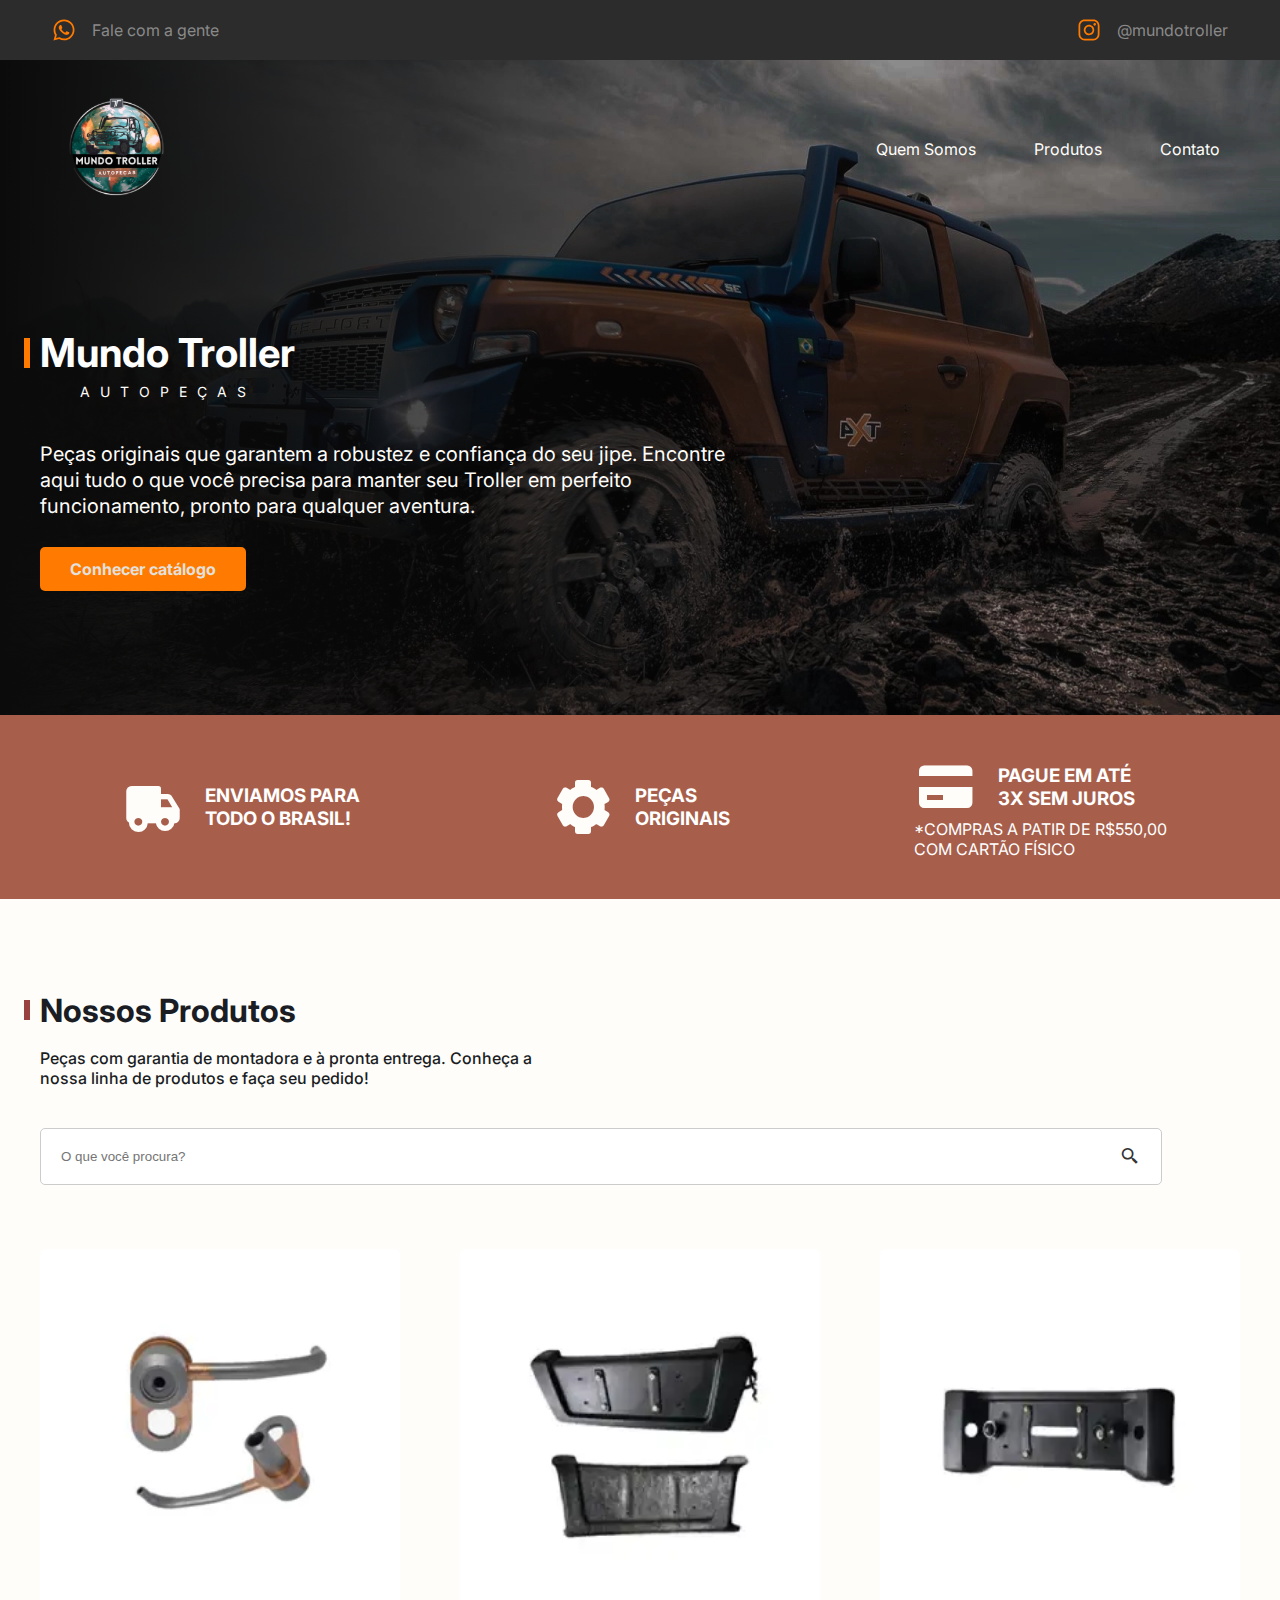
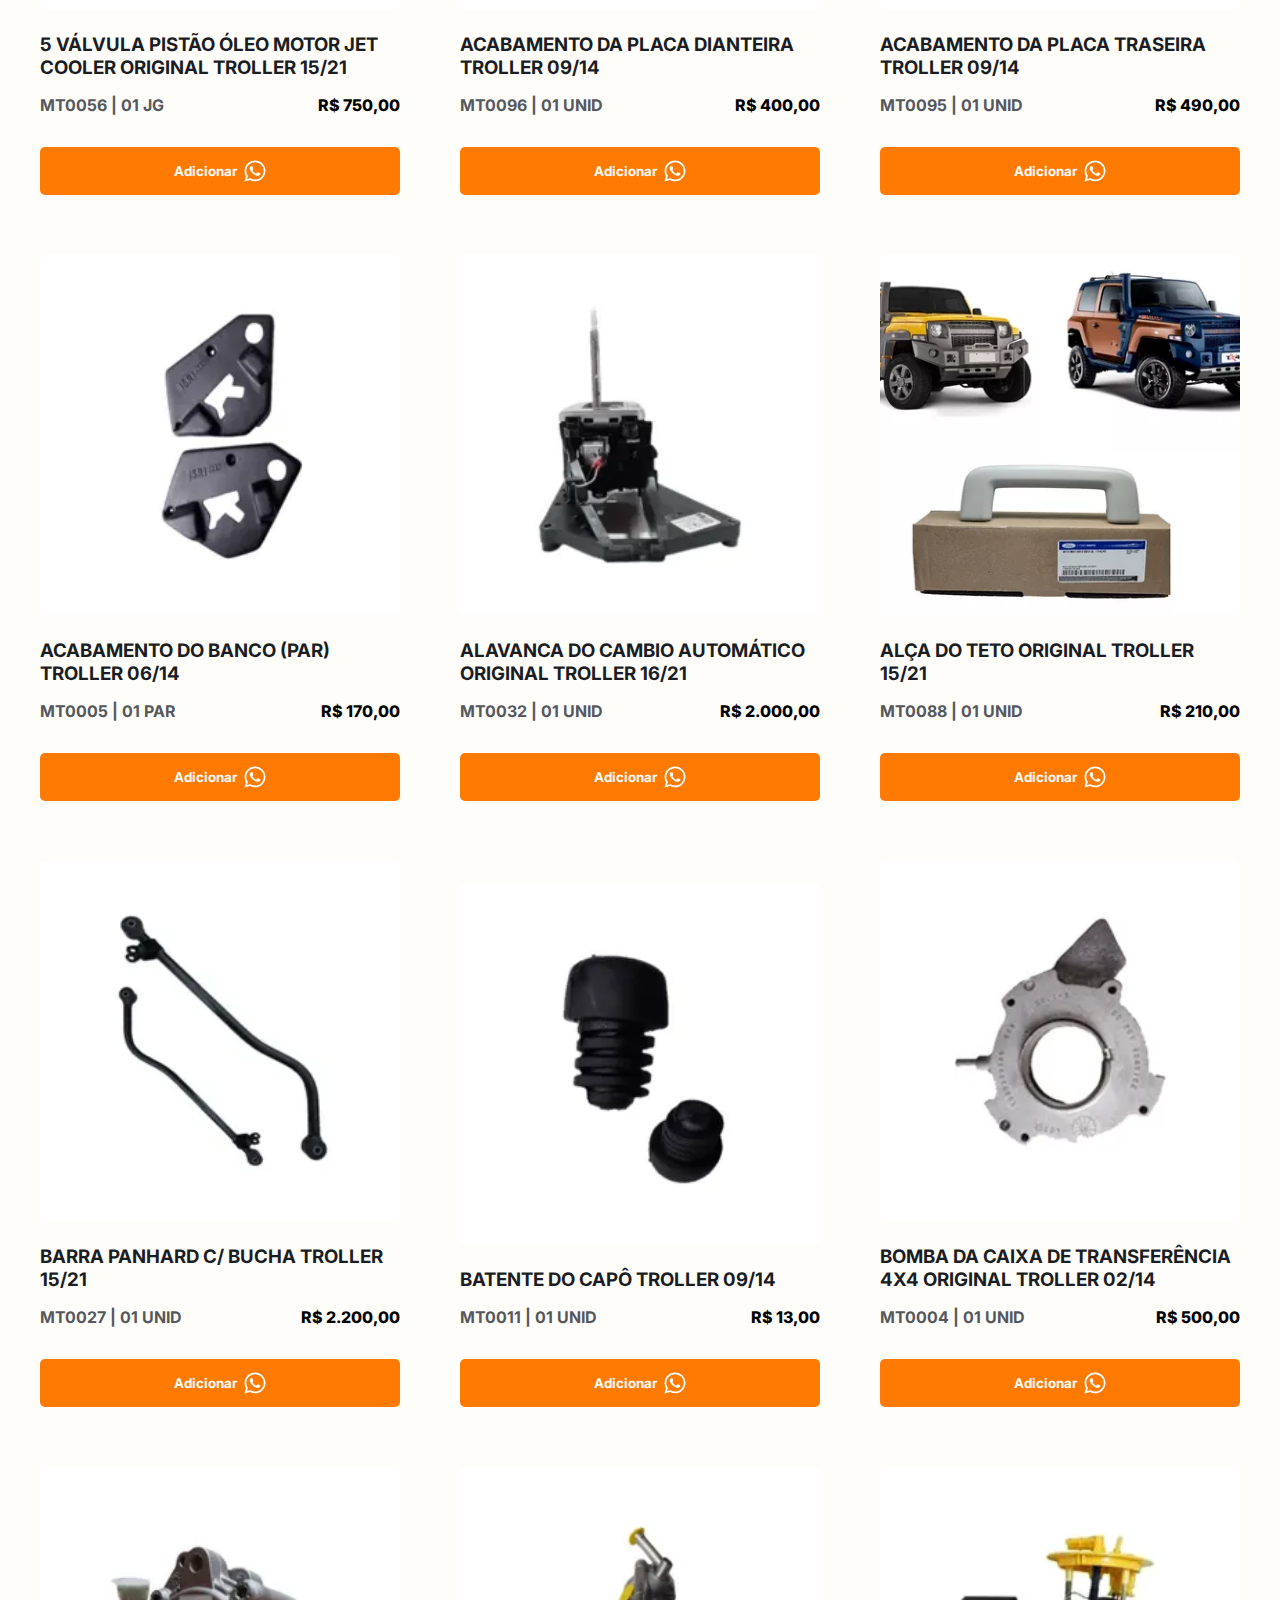
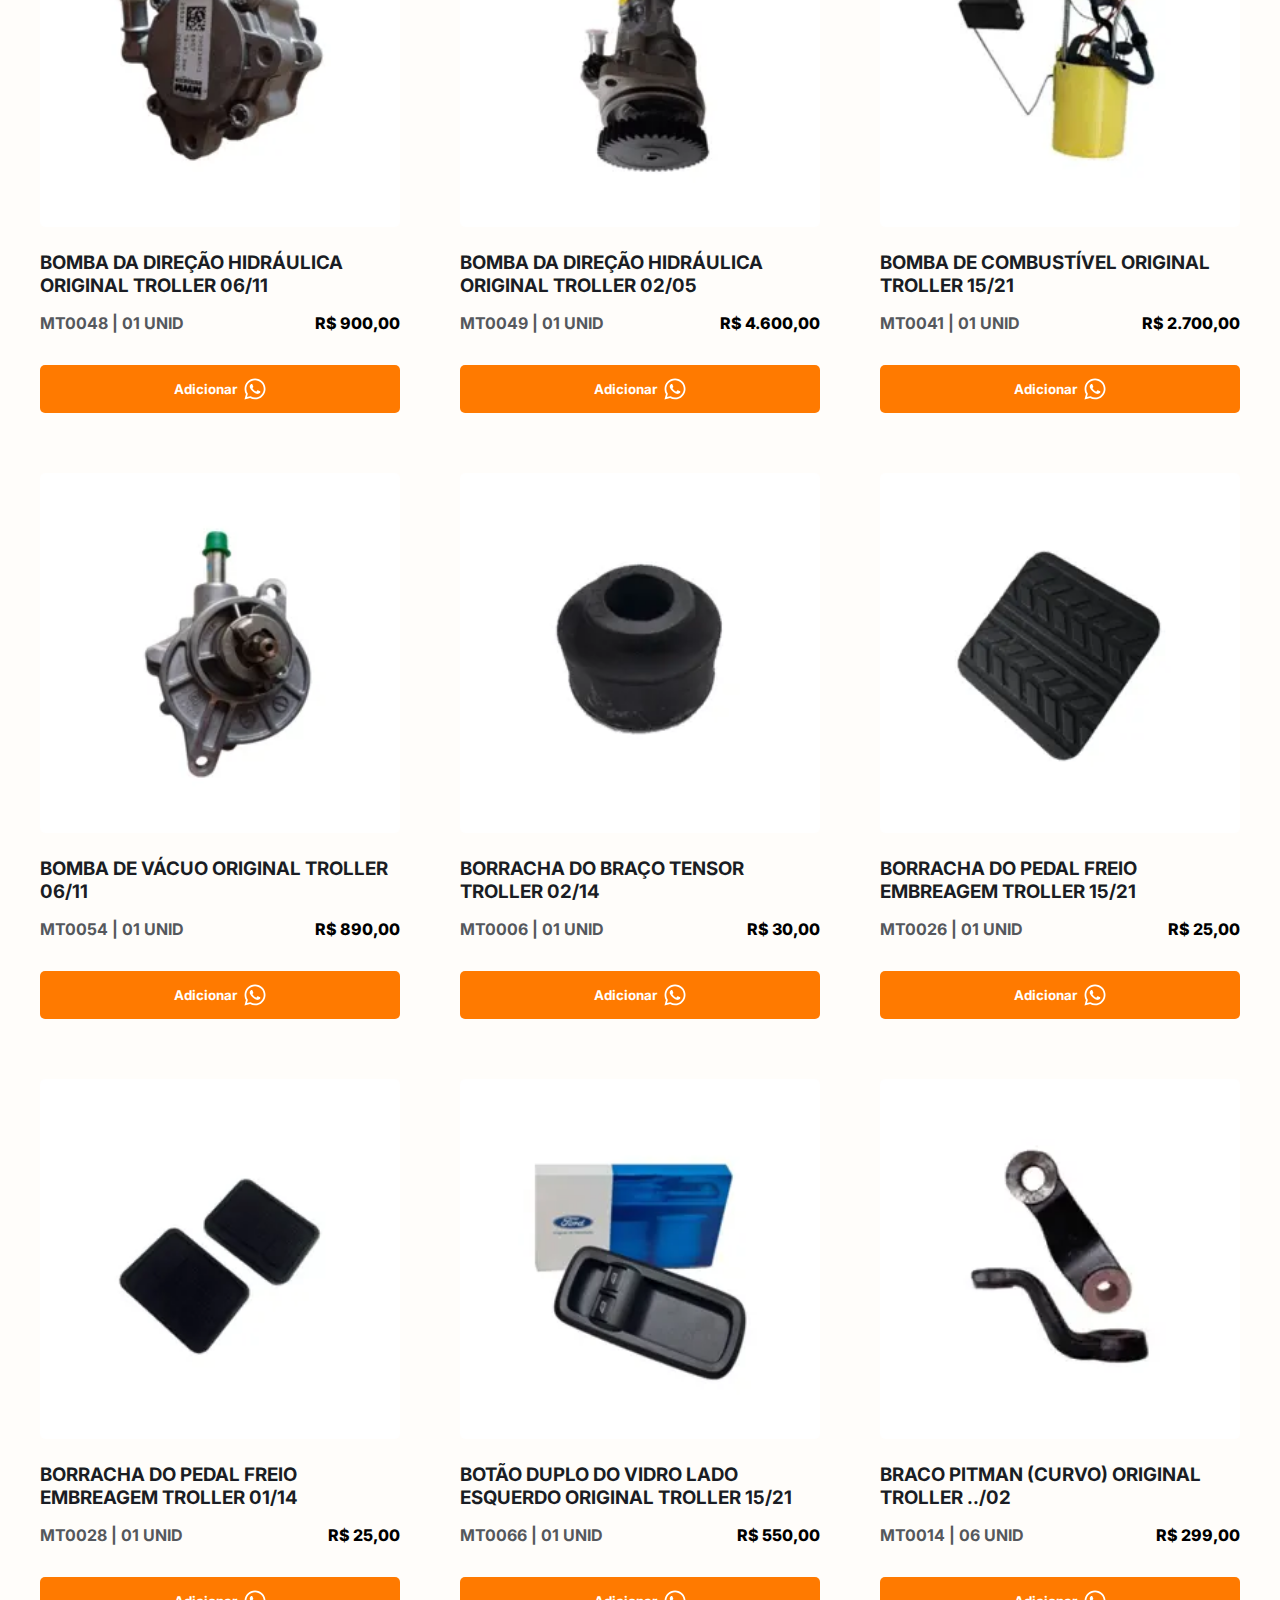
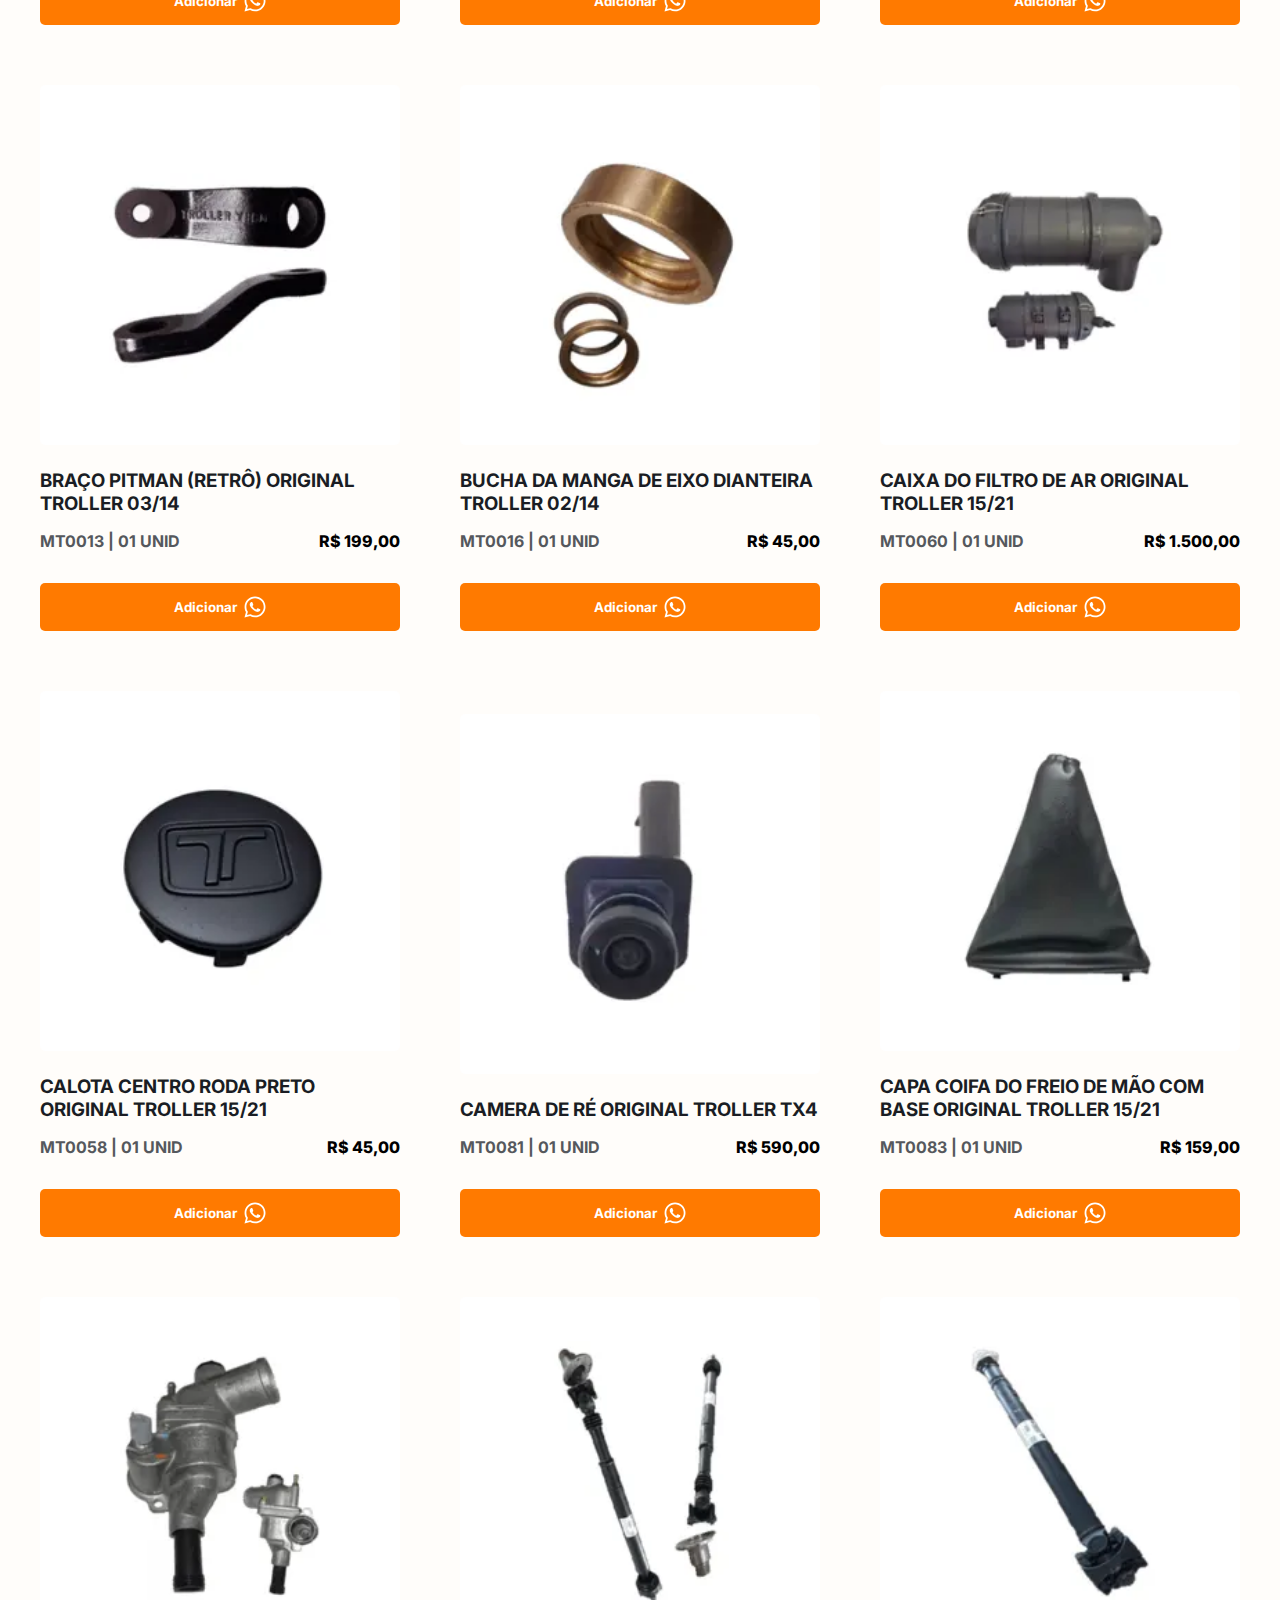
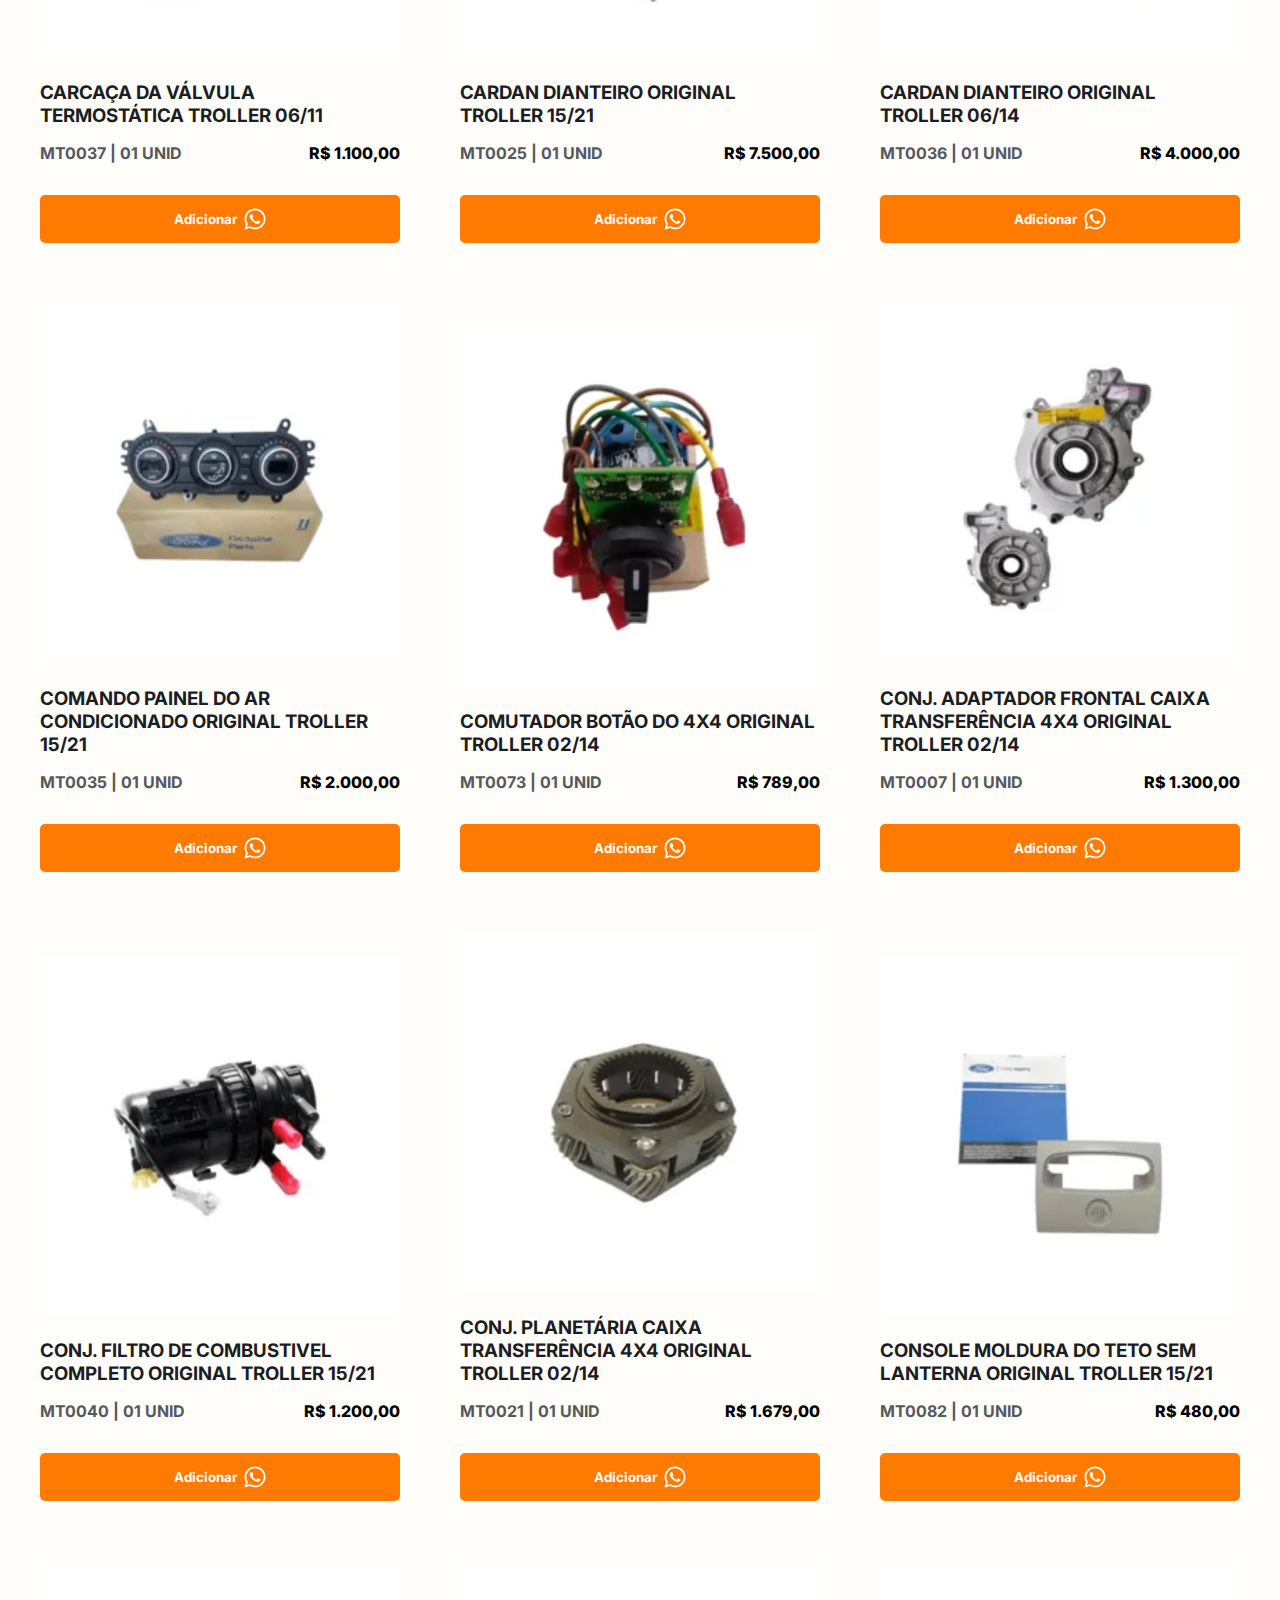
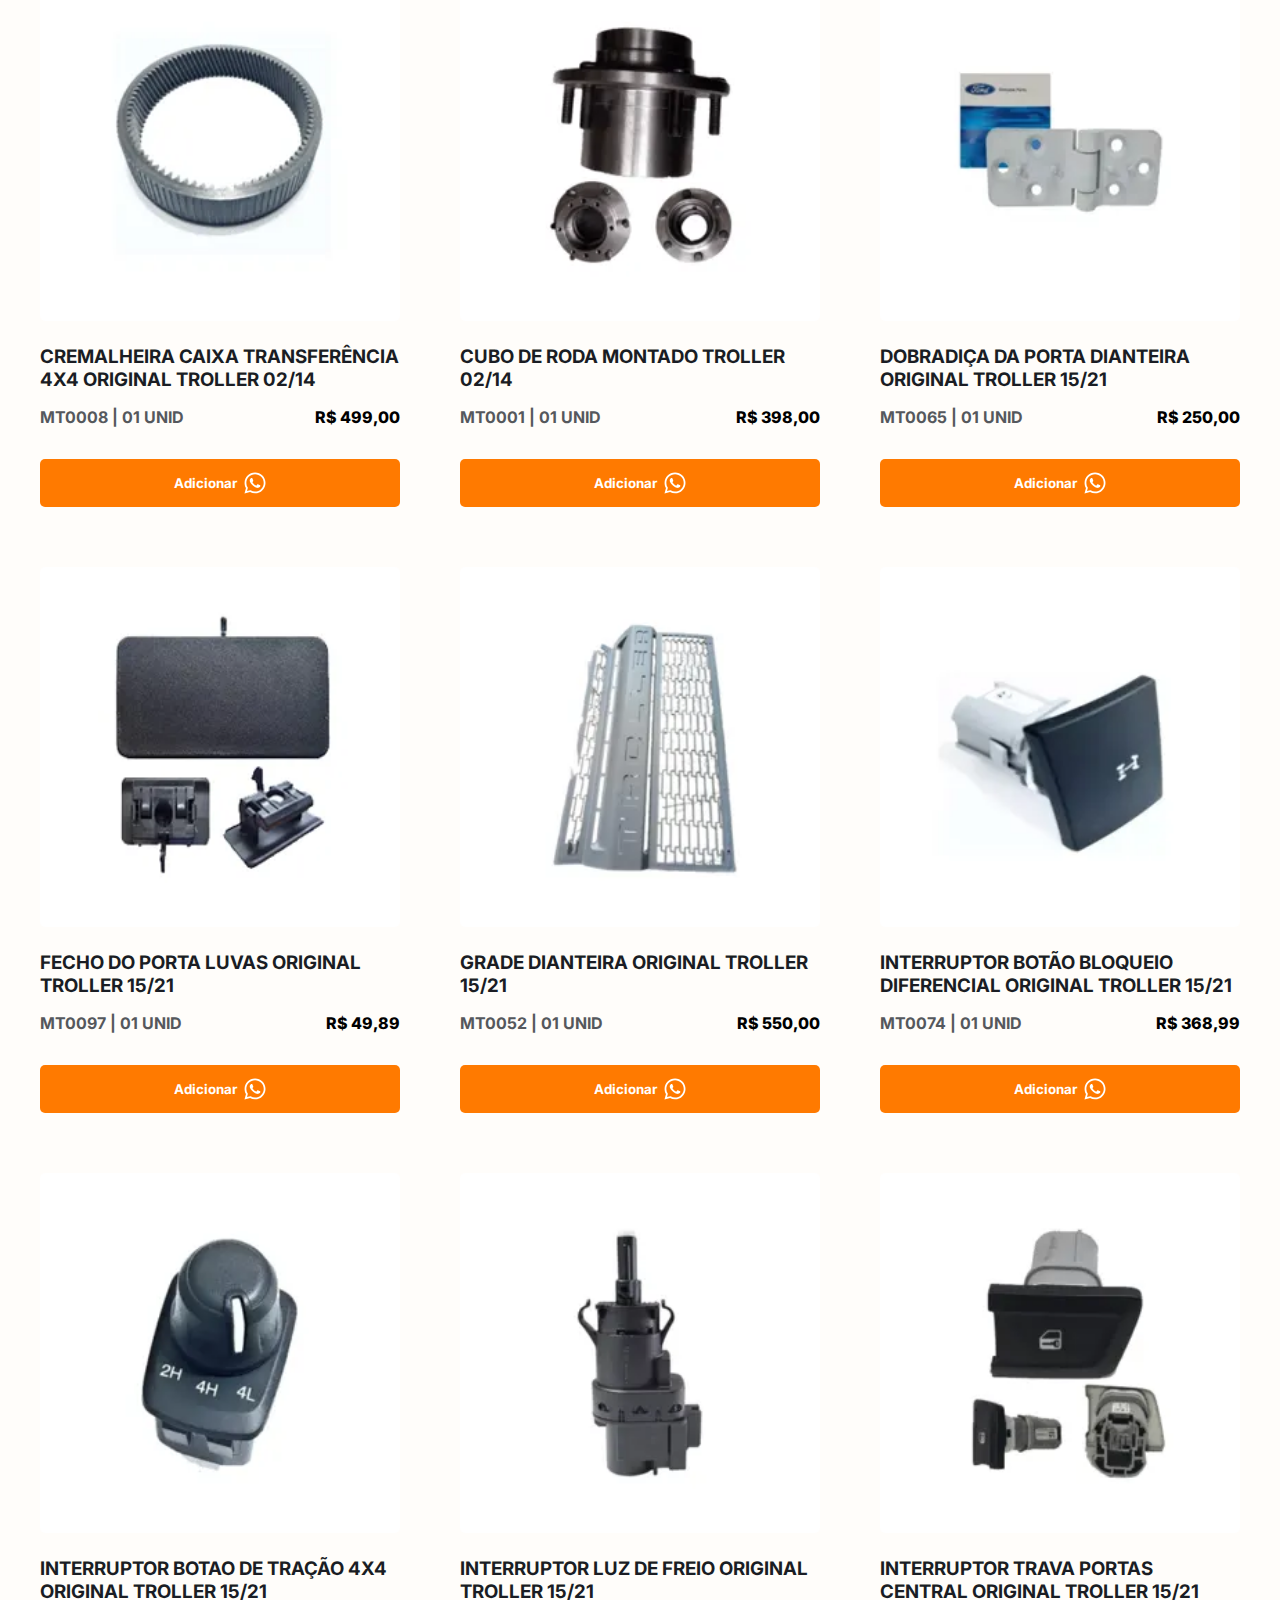
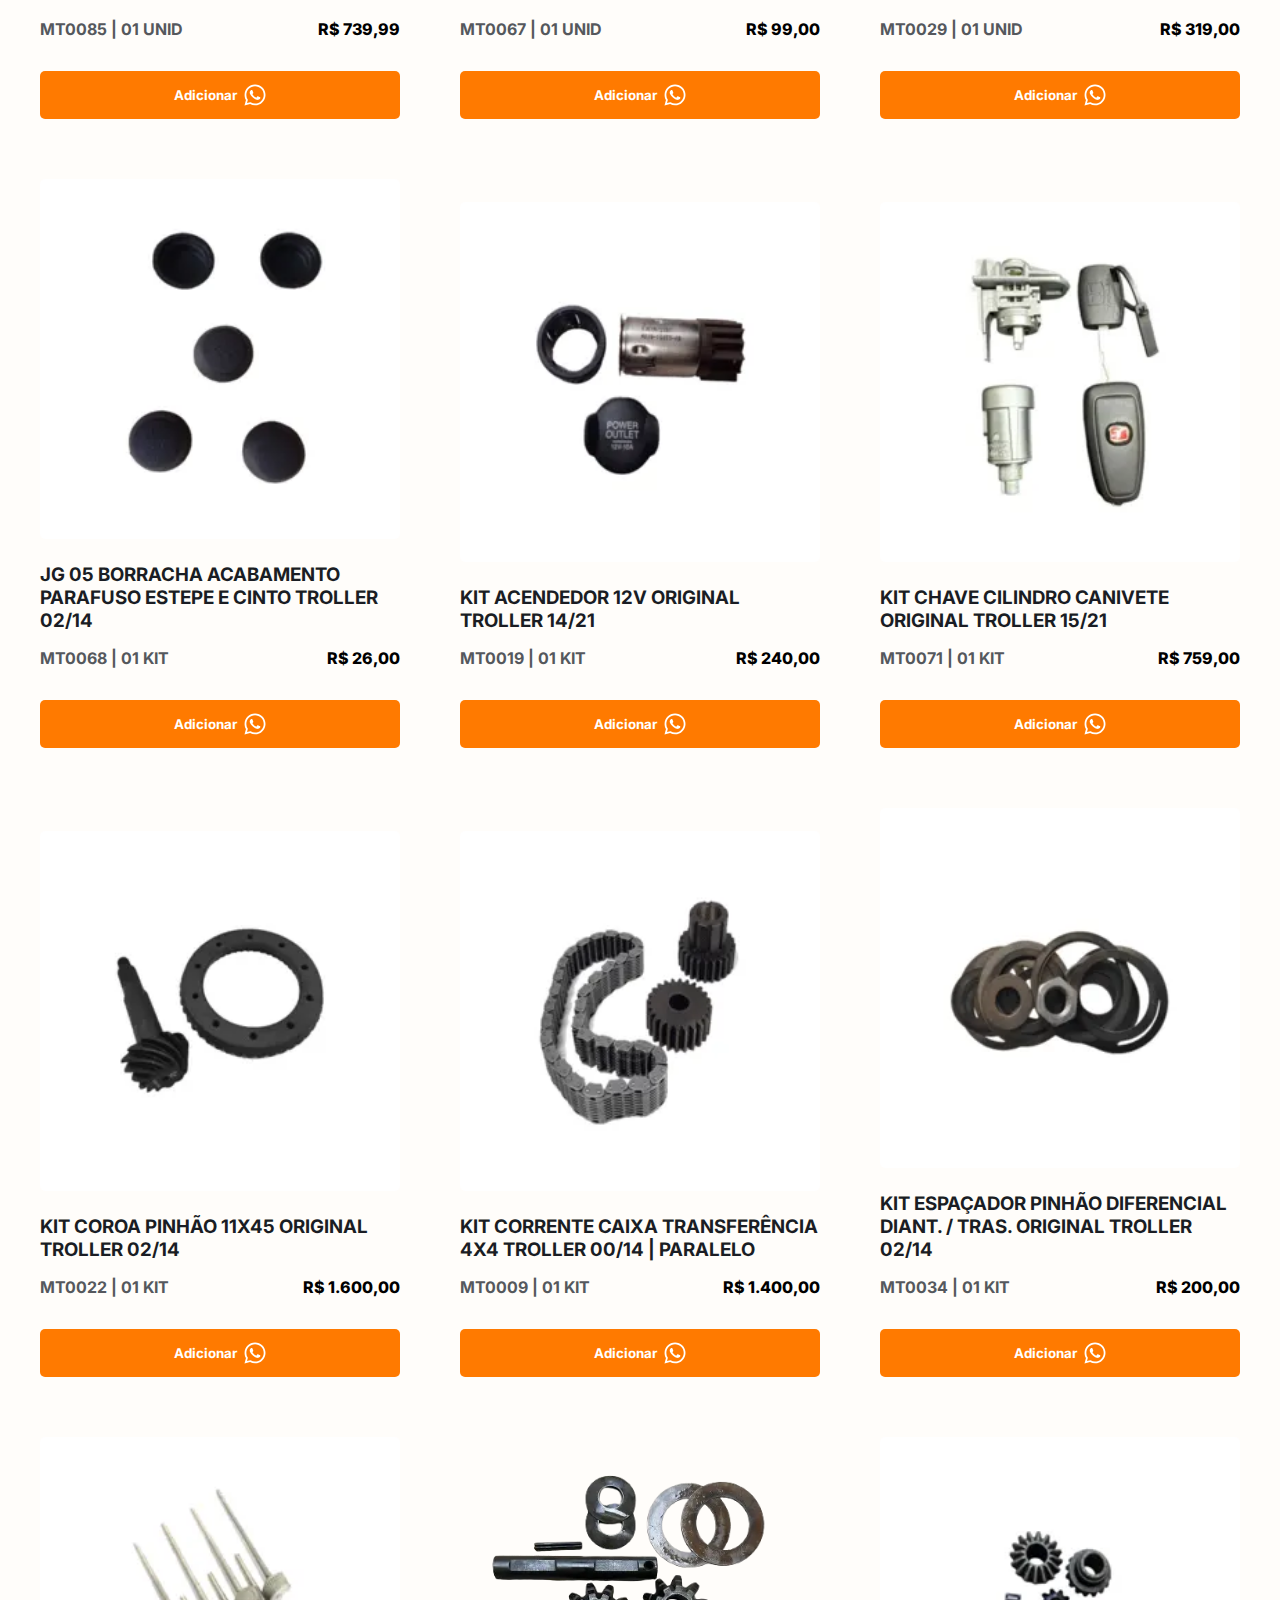
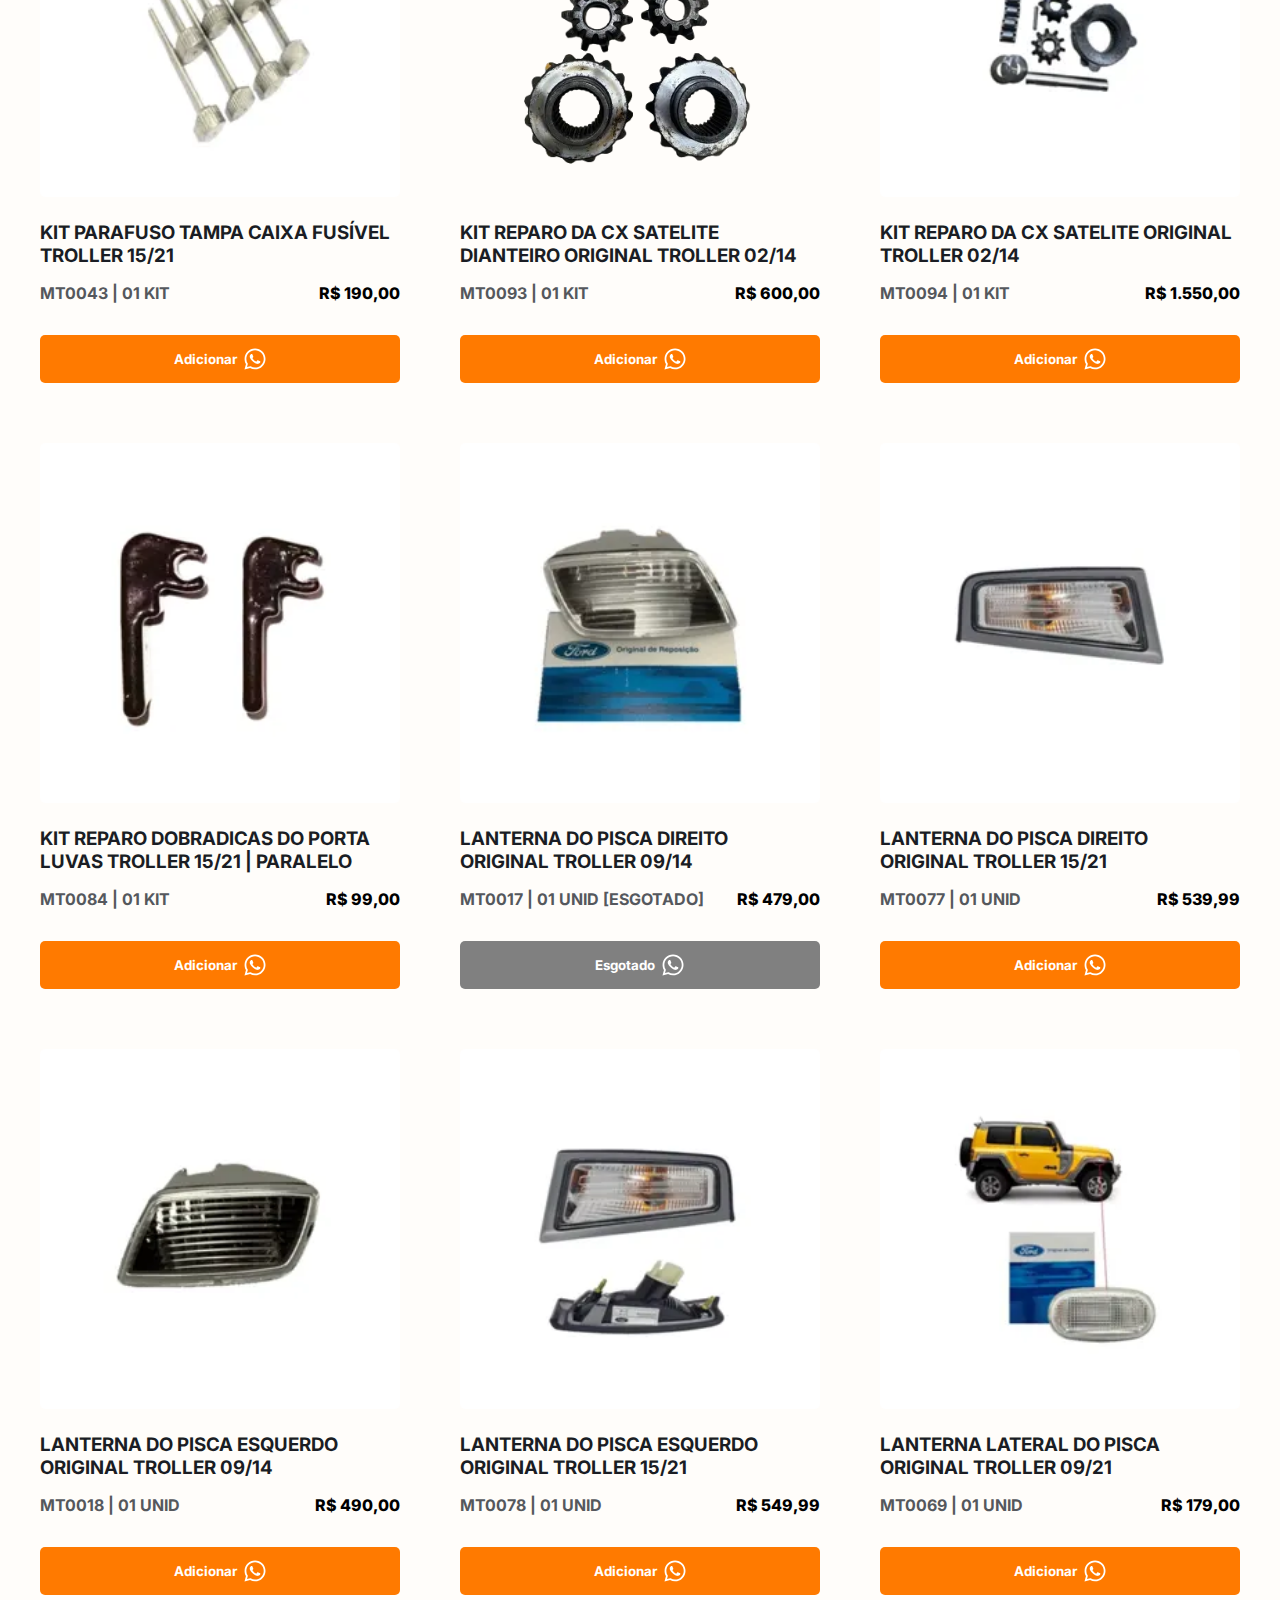
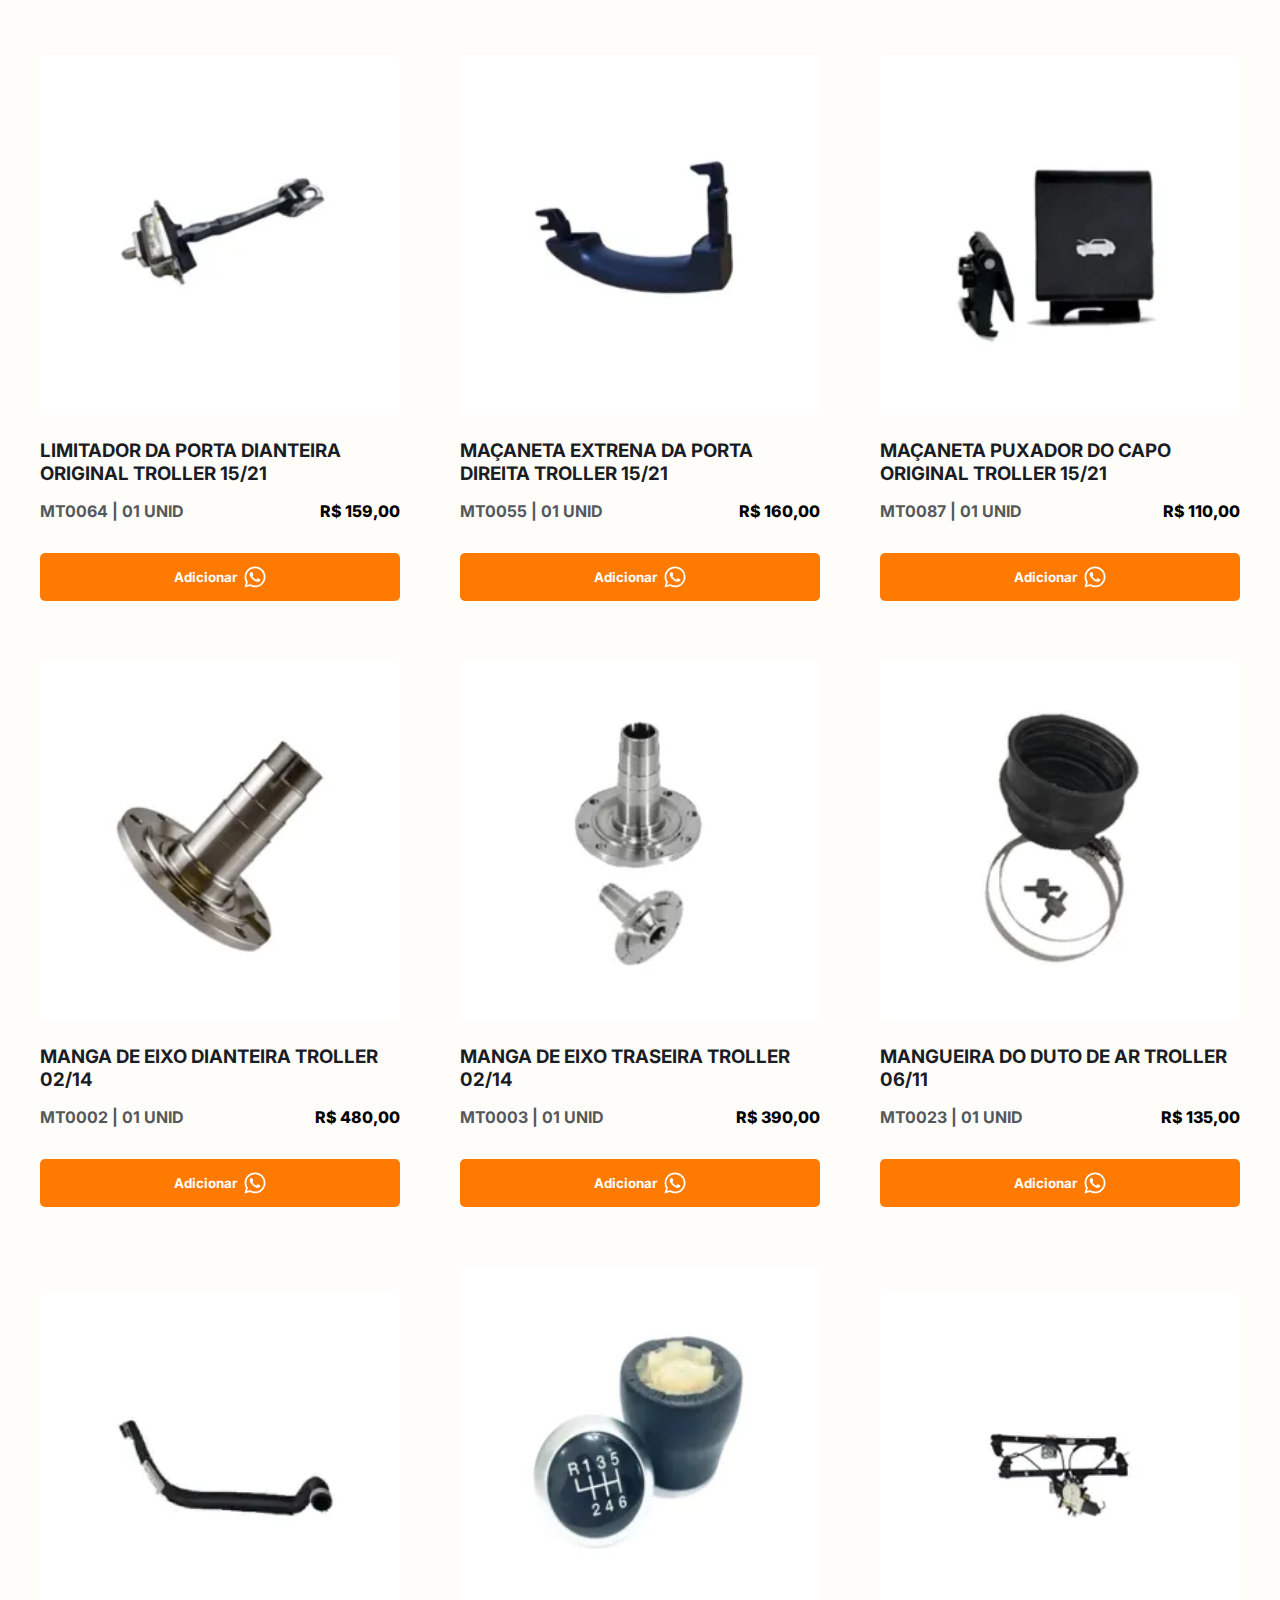
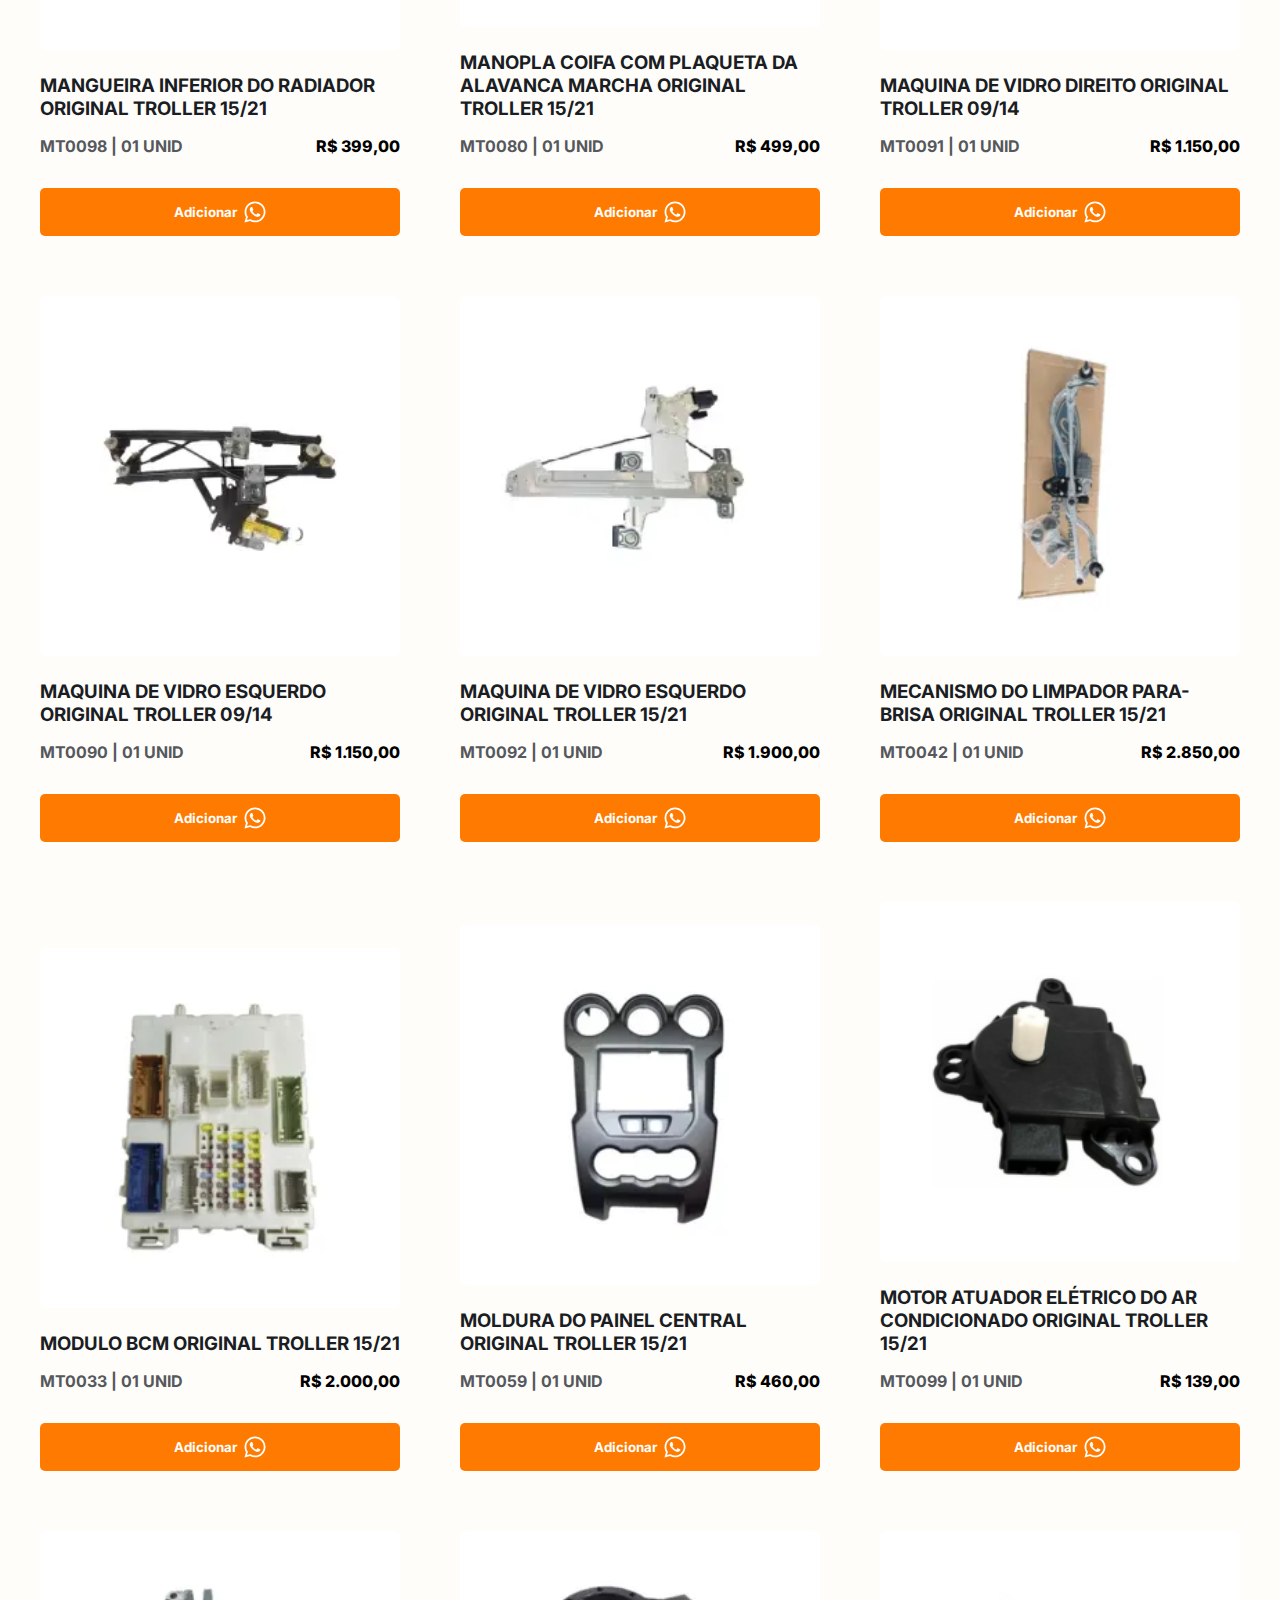
==== commit 4df10502: "alteração da condição de pagamento parcelado" ====
--- a/index.html
+++ b/index.html
@@ -90,7 +90,7 @@
             <i class="bx bxs-credit-card" style="color: #fffdfa"></i>
             <h3>PAGUE EM ATÉ<br />3X SEM JUROS</h3>
           </div>
-          <p>*COMPRAS A PATIR DE R$550,00 COM CARTÃO FÍSICO</p>
+          <p>*COMPRAS A PATIR DE R$550,00<br />COM CARTÃO FÍSICO</p>
         </div>
       </div>
     </section>
